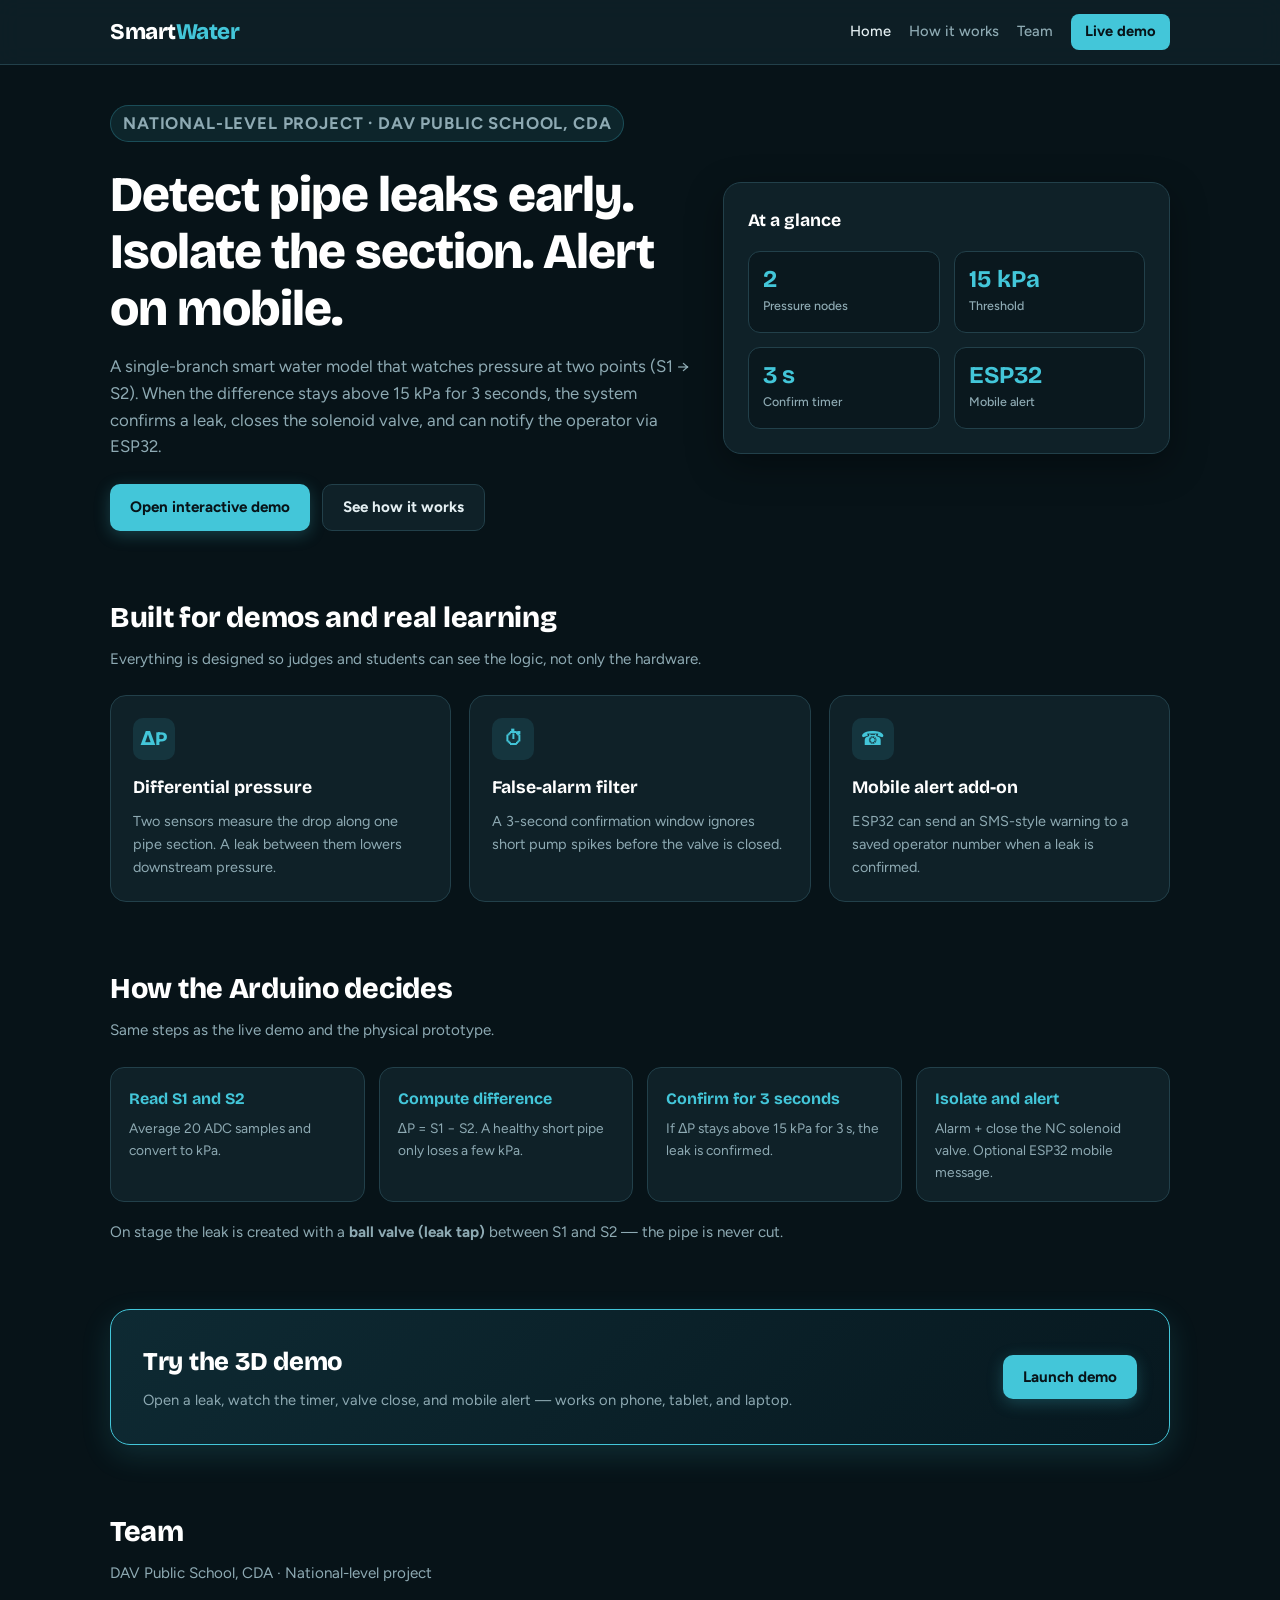
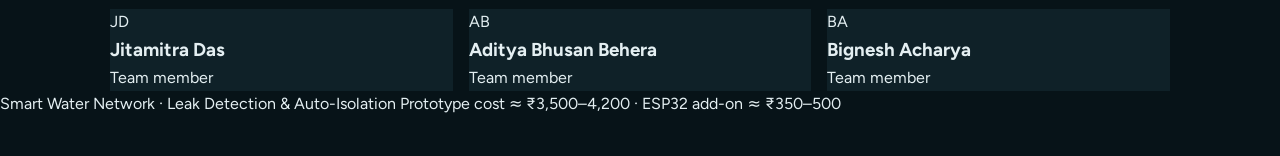
==== index.html @ ad1616ff "Add files via upload" ====
<!DOCTYPE html>
<html lang="en">
<head>
<meta charset="utf-8">
<meta name="viewport" content="width=device-width, initial-scale=1, viewport-fit=cover">
<meta name="theme-color" content="#0b7f92">
<meta name="description" content="Smart Water Network — leak detection and auto-isolation using dual pressure sensors, Arduino, and ESP32 mobile alerts. National-level student project.">
<title>Smart Water Network — Leak Detection</title>
<link rel="preconnect" href="https://fonts.googleapis.com">
<link rel="preconnect" href="https://fonts.gstatic.com" crossorigin>
<link href="https://fonts.googleapis.com/css2?family=Bricolage+Grotesque:wght@600;800&family=Figtree:wght@400;500;600;700&display=swap" rel="stylesheet">
<link rel="stylesheet" href="styles.css">
</head>
<body>
<header class="site-header">
  <nav class="nav" aria-label="Main">
    <a class="logo" href="index.html">Smart<span>Water</span></a>
    <div class="nav-links">
      <a href="index.html" class="active">Home</a>
      <a href="index.html#how">How it works</a>
      <a href="index.html#team">Team</a>
      <a class="nav-cta" href="demo.html">Live demo</a>
    </div>
  </nav>
</header>

<section class="hero">
  <div>
    <p class="eyebrow">National-level project · DAV Public School, CDA</p>
    <h1>Detect pipe leaks early. Isolate the section. Alert on mobile.</h1>
    <p>
      A single-branch smart water model that watches pressure at two points (S1 → S2).
      When the difference stays above 15&nbsp;kPa for 3&nbsp;seconds, the system confirms a leak,
      closes the solenoid valve, and can notify the operator via ESP32.
    </p>
    <div class="hero-actions">
      <a class="btn btn-primary" href="demo.html">Open interactive demo</a>
      <a class="btn btn-ghost" href="#how">See how it works</a>
    </div>
  </div>
  <aside class="hero-card" aria-label="Project highlights">
    <h3>At a glance</h3>
    <div class="stat-grid">
      <div class="stat"><b>2</b><span>Pressure nodes</span></div>
      <div class="stat"><b>15 kPa</b><span>Threshold</span></div>
      <div class="stat"><b>3 s</b><span>Confirm timer</span></div>
      <div class="stat"><b>ESP32</b><span>Mobile alert</span></div>
    </div>
  </aside>
</section>

<section class="section" id="features">
  <h2>Built for demos and real learning</h2>
  <p class="sub">Everything is designed so judges and students can see the logic, not only the hardware.</p>
  <div class="cards">
    <article class="card">
      <div class="icon">ΔP</div>
      <h3>Differential pressure</h3>
      <p>Two sensors measure the drop along one pipe section. A leak between them lowers downstream pressure.</p>
    </article>
    <article class="card">
      <div class="icon">⏱</div>
      <h3>False-alarm filter</h3>
      <p>A 3-second confirmation window ignores short pump spikes before the valve is closed.</p>
    </article>
    <article class="card">
      <div class="icon">☎</div>
      <h3>Mobile alert add-on</h3>
      <p>ESP32 can send an SMS-style warning to a saved operator number when a leak is confirmed.</p>
    </article>
  </div>
</section>

<section class="section" id="how">
  <h2>How the Arduino decides</h2>
  <p class="sub">Same steps as the live demo and the physical prototype.</p>
  <div class="steps">
    <div class="step">
      <div>
        <h3>Read S1 and S2</h3>
        <p>Average 20 ADC samples and convert to kPa.</p>
      </div>
    </div>
    <div class="step">
      <div>
        <h3>Compute difference</h3>
        <p>ΔP = S1 − S2. A healthy short pipe only loses a few kPa.</p>
      </div>
    </div>
    <div class="step">
      <div>
        <h3>Confirm for 3 seconds</h3>
        <p>If ΔP stays above 15 kPa for 3 s, the leak is confirmed.</p>
      </div>
    </div>
    <div class="step">
      <div>
        <h3>Isolate and alert</h3>
        <p>Alarm + close the NC solenoid valve. Optional ESP32 mobile message.</p>
      </div>
    </div>
  </div>
  <p class="sub" style="margin-top:18px">
    On stage the leak is created with a <strong>ball valve (leak tap)</strong> between S1 and S2 — the pipe is never cut.
  </p>
</section>

<section class="section">
  <div class="cta-band">
    <div>
      <h2>Try the 3D demo</h2>
      <p>Open a leak, watch the timer, valve close, and mobile alert — works on phone, tablet, and laptop.</p>
    </div>
    <a class="btn btn-primary" href="demo.html">Launch demo</a>
  </div>
</section>

<section class="section" id="team">
  <h2>Team</h2>
  <p class="sub">DAV Public School, CDA · National-level project</p>
  <div class="team">
    <div class="member">
      <div class="avatar">JD</div>
      <h3>Jitamitra Das</h3>
      <p>Team member</p>
    </div>
    <div class="member">
      <div class="avatar">AB</div>
      <h3>Aditya Bhusan Behera</h3>
      <p>Team member</p>
    </div>
    <div class="member">
      <div class="avatar">BA</div>
      <h3>Bignesh Acharya</h3>
      <p>Team member</p>
    </div>
  </div>
</section>

<footer class="site-footer">
  <div class="footer-inner">
    <span>Smart Water Network · Leak Detection &amp; Auto-Isolation</span>
    <span>Prototype cost ≈ ₹3,500–4,200 · ESP32 add-on ≈ ₹350–500</span>
  </div>
</footer>
</body>
</html>
---- styles.css ----
:root {
  --bg: #071318;
  --panel: #0f2128;
  --panel-border: #22404a;
  --ink: #e4eff2;
  --mut: #8eaab3;
  --acc: #43c6d9;
  --acc-glow: rgba(67, 198, 217, 0.25);
  --acc-text: #071318;
  --ok: #5fd38d;
  --bad: #ff6a5c;
  --warn: #f2b84b;
  --font-heading: 'Bricolage Grotesque', system-ui, sans-serif;
  --font-body: 'Figtree', system-ui, sans-serif;
}

* {
  box-sizing: border-box;
  margin: 0;
  padding: 0;
}

body {
  background: var(--bg);
  color: var(--ink);
  font-family: var(--font-body);
  line-height: 1.6;
  padding-bottom: 40px;
  -webkit-font-smoothing: antialiased;
}

a {
  color: var(--acc);
  text-decoration: none;
}

/* ===== HEADER & LOGO BRANDING ===== */
.site-header {
  position: sticky;
  top: 0;
  z-index: 100;
  background: rgba(15, 33, 40, 0.85);
  backdrop-filter: blur(12px);
  -webkit-backdrop-filter: blur(12px);
  border-bottom: 1px solid var(--panel-border);
}

.nav {
  max-width: 1100px;
  margin: 0 auto;
  padding: 14px 20px;
  display: flex;
  justify-content: space-between;
  align-items: center;
}

.logo {
  font-family: var(--font-heading);
  font-weight: 800;
  font-size: 1.4rem;
  color: #ffffff;
  letter-spacing: -0.02em;
}

.logo span {
  color: #43c6d9;
}

.nav-links {
  display: flex;
  gap: 18px;
  align-items: center;
}

.nav-links a {
  color: var(--mut);
  font-weight: 500;
  font-size: 0.92rem;
  transition: color 0.2s;
}

.nav-links a:hover,
.nav-links a.active {
  color: var(--ink);
}

.nav-cta {
  background: var(--acc);
  color: var(--acc-text) !important;
  font-weight: 700 !important;
  padding: 6px 14px;
  border-radius: 8px;
  transition: transform 0.2s, box-shadow 0.2s;
}

.nav-cta:hover {
  transform: translateY(-1px);
  box-shadow: 0 4px 14px var(--acc-glow);
}

/* ===== HERO SECTION ===== */
.hero {
  max-width: 1100px;
  margin: 40px auto 0;
  padding: 0 20px;
  display: grid;
  grid-template-columns: 1.3fr 1fr;
  gap: 32px;
  align-items: center;
}

@media (max-width: 860px) {
  .hero {
    grid-template-columns: 1fr;
    margin-top: 24px;
  }
}

.eyebrow {
  display: inline-block;
  font-size: 0.78rem;
  font-weight: 700;
  text-transform: uppercase;
  letter-spacing: 0.05em;
  color: var(--acc);
  background: rgba(67, 198, 217, 0.1);
  padding: 4px 12px;
  border-radius: 999px;
  border: 1px solid rgba(67, 198, 217, 0.25);
  margin-bottom: 14px;
}

.hero h1 {
  font-family: var(--font-heading);
  font-weight: 800;
  font-size: clamp(2rem, 4.5vw, 3.1rem);
  line-height: 1.15;
  letter-spacing: -0.02em;
  color: #ffffff;
  margin-bottom: 16px;
}

.hero p {
  color: var(--mut);
  font-size: 1.05rem;
  margin-bottom: 24px;
}

.hero-actions {
  display: flex;
  gap: 12px;
  flex-wrap: wrap;
}

/* ===== BUTTONS ===== */
.btn {
  display: inline-flex;
  align-items: center;
  justify-content: center;
  font-weight: 700;
  font-size: 0.95rem;
  padding: 10px 20px;
  border-radius: 10px;
  transition: all 0.2s ease;
}

.btn-primary {
  background: var(--acc);
  color: var(--acc-text);
  box-shadow: 0 4px 16px var(--acc-glow);
}

.btn-primary:hover {
  transform: translateY(-2px);
  box-shadow: 0 6px 20px rgba(67, 198, 217, 0.4);
}

.btn-ghost {
  background: var(--panel);
  color: var(--ink);
  border: 1px solid var(--panel-border);
}

.btn-ghost:hover {
  border-color: var(--mut);
}

/* ===== STAT CARD HERO ===== */
.hero-card {
  background: var(--panel);
  border: 1px solid var(--panel-border);
  border-radius: 18px;
  padding: 24px;
  box-shadow: 0 12px 36px rgba(0, 0, 0, 0.35);
}

.hero-card h3 {
  font-family: var(--font-heading);
  font-size: 1.1rem;
  margin-bottom: 16px;
  color: #ffffff;
}

.stat-grid {
  display: grid;
  grid-template-columns: 1fr 1fr;
  gap: 14px;
}

.stat {
  background: rgba(7, 19, 24, 0.6);
  border: 1px solid var(--panel-border);
  border-radius: 12px;
  padding: 14px;
}

.stat b {
  display: block;
  font-family: var(--font-heading);
  font-size: 1.5rem;
  color: var(--acc);
  line-height: 1.1;
}

.stat span {
  font-size: 0.78rem;
  color: var(--mut);
  font-weight: 500;
}

/* ===== SECTIONS & CARDS ===== */
.section {
  max-width: 1100px;
  margin: 64px auto 0;
  padding: 0 20px;
}

.section h2 {
  font-family: var(--font-heading);
  font-size: 1.8rem;
  font-weight: 800;
  letter-spacing: -0.01em;
  color: #ffffff;
  margin-bottom: 6px;
}

.section .sub {
  color: var(--mut);
  font-size: 0.95rem;
  margin-bottom: 24px;
}

.cards {
  display: grid;
  grid-template-columns: repeat(auto-fit, minmax(280px, 1fr));
  gap: 18px;
}

.card {
  background: var(--panel);
  border: 1px solid var(--panel-border);
  border-radius: 16px;
  padding: 22px;
  transition: transform 0.2s, border-color 0.2s;
}

.card:hover {
  transform: translateY(-3px);
  border-color: var(--acc);
}

.card .icon {
  font-family: var(--font-heading);
  font-size: 1.2rem;
  font-weight: 800;
  color: var(--acc);
  background: rgba(67, 198, 217, 0.12);
  width: 42px;
  height: 42px;
  border-radius: 10px;
  display: flex;
  align-items: center;
  justify-content: center;
  margin-bottom: 14px;
}

.card h3 {
  font-family: var(--font-heading);
  font-size: 1.1rem;
  margin-bottom: 8px;
  color: #ffffff;
}

.card p {
  color: var(--mut);
  font-size: 0.9rem;
}

/* ===== STEPS ===== */
.steps {
  display: grid;
  grid-template-columns: repeat(auto-fit, minmax(220px, 1fr));
  gap: 14px;
}

.step {
  background: var(--panel);
  border: 1px solid var(--panel-border);
  border-radius: 14px;
  padding: 18px;
  position: relative;
}

.step h3 {
  font-family: var(--font-heading);
  font-size: 1rem;
  color: var(--acc);
  margin-bottom: 6px;
}

.step p {
  color: var(--mut);
  font-size: 0.86rem;
}

/* ===== CTA BAND ===== */
.cta-band {
  background: linear-gradient(135deg, #0e2a33, #07181f);
  border: 1px solid var(--acc);
  border-radius: 20px;
  padding: 32px;
  display: flex;
  justify-content: space-between;
  align-items: center;
  gap: 20px;
  flex-wrap: wrap;
  box-shadow: 0 10px 30px rgba(67, 198, 217, 0.15);
}

.cta-band h2 {
  font-size: 1.6rem;
}

.cta-band p {
  color: var(--mut);
  font-size: 0.92rem;
}

/* ===== TEAM ===== */
.team {
  display: grid;
  grid-template-columns: repeat(auto-fit, minmax(200px, 1fr));
  gap: 16px;
}

.member {
  background: var(--panel);
  border: 1px solid var(--panel-
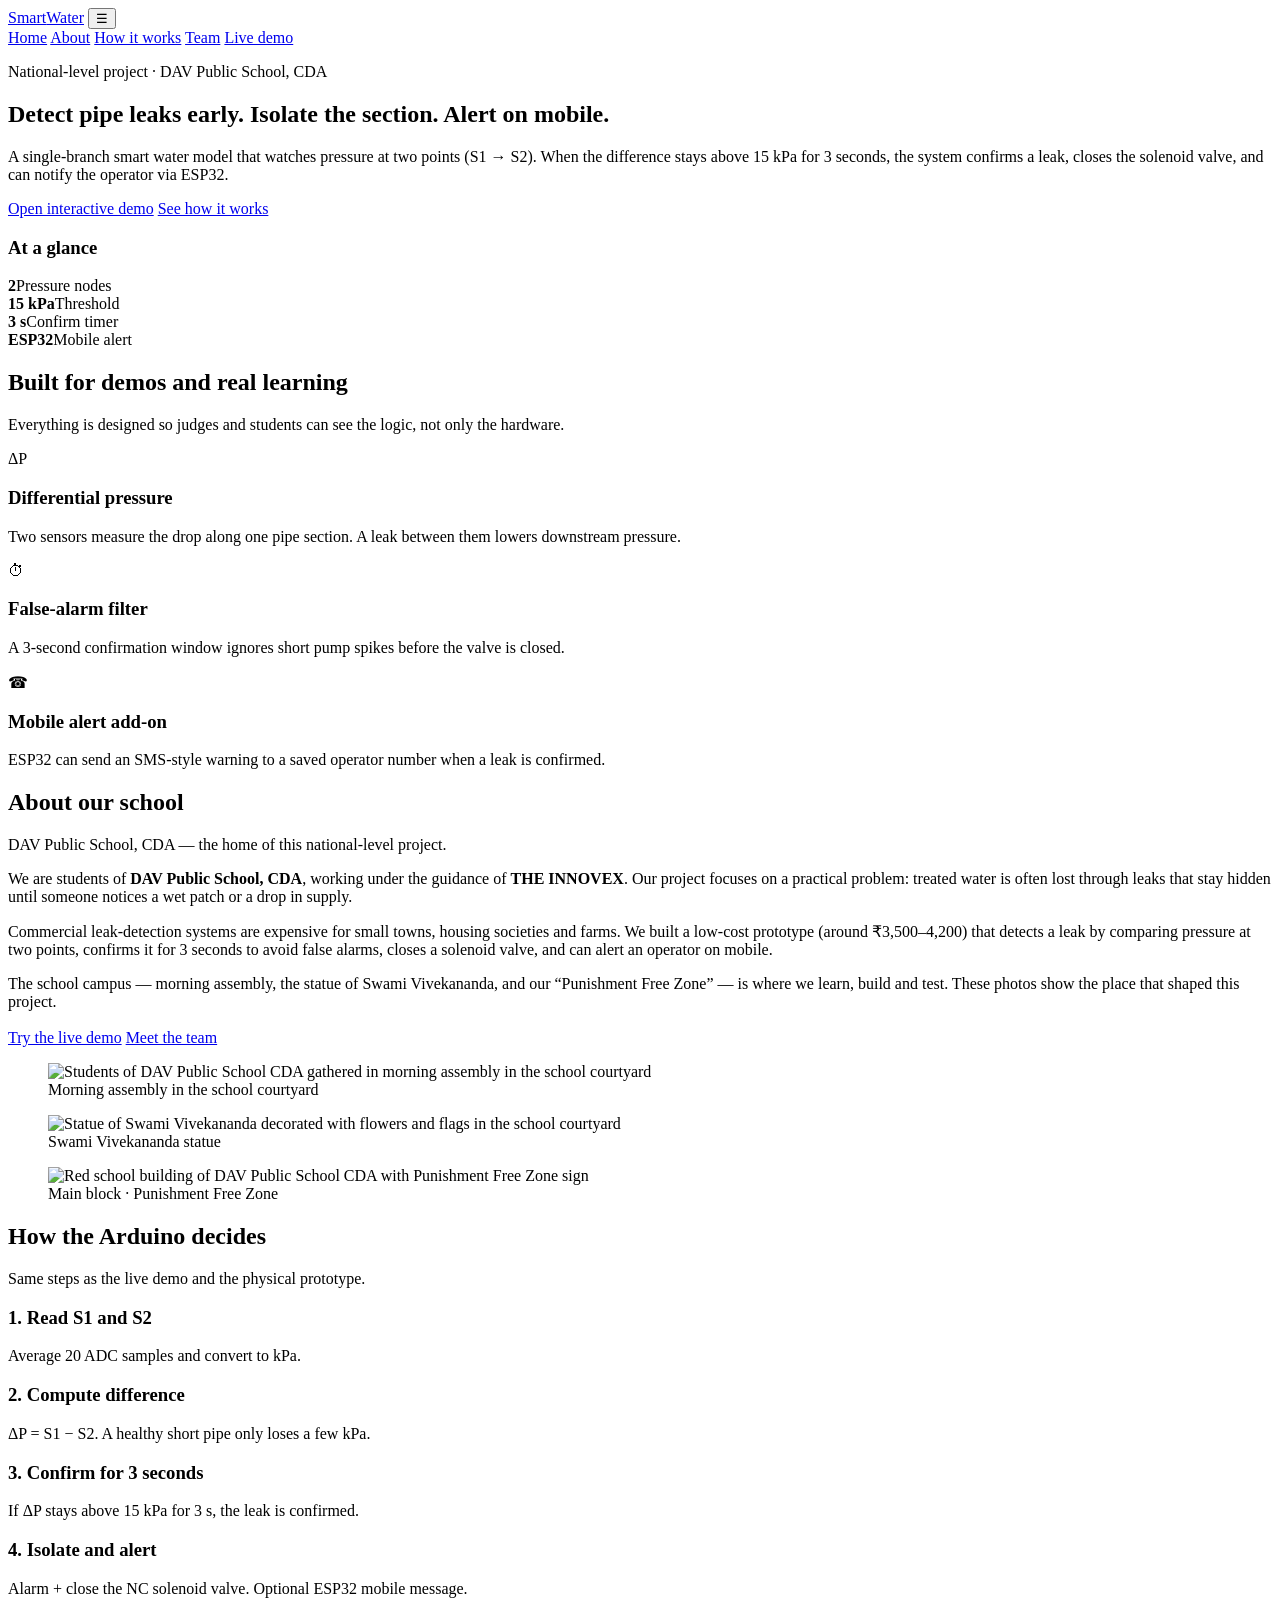
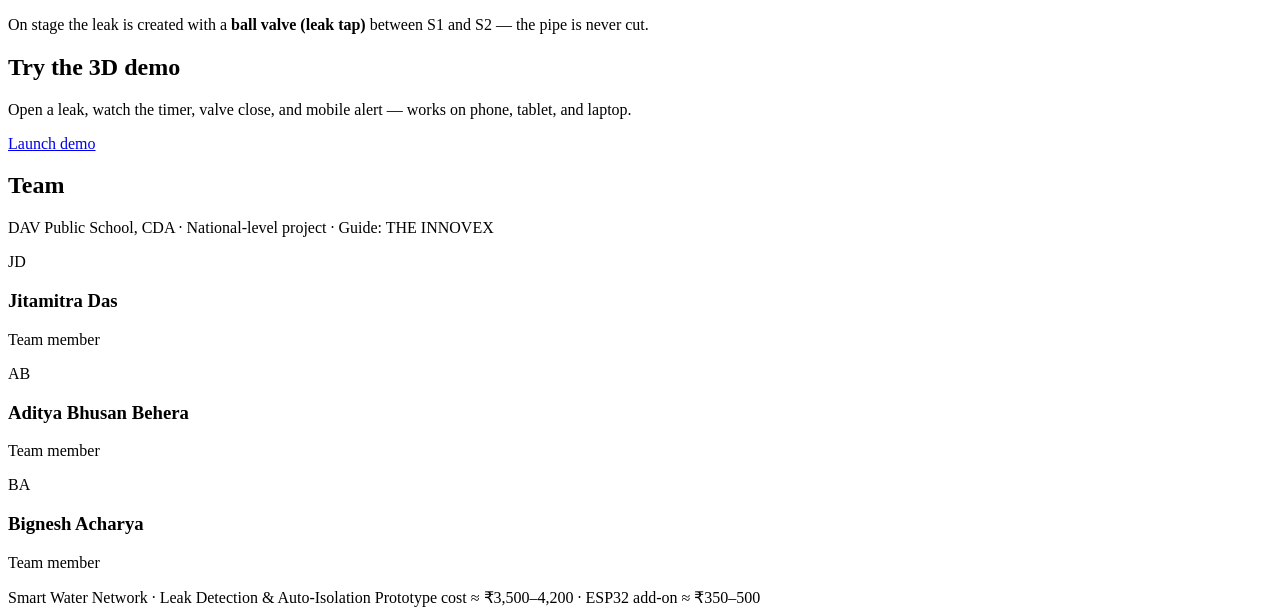
==== commit 1b2e33df: "Add files via upload" ====
--- a/index.html
+++ b/index.html
@@ -4,7 +4,7 @@
 <meta charset="utf-8">
 <meta name="viewport" content="width=device-width, initial-scale=1, viewport-fit=cover">
 <meta name="theme-color" content="#0b7f92">
-<meta name="description" content="Smart Water Network — leak detection and auto-isolation using dual pressure sensors, Arduino, and ESP32 mobile alerts. National-level student project.">
+<meta name="description" content="Smart Water Network — leak detection and auto-isolation using dual pressure sensors, Arduino, and ESP32 mobile alerts. National-level student project from DAV Public School, CDA.">
 <title>Smart Water Network — Leak Detection</title>
 <link rel="preconnect" href="https://fonts.googleapis.com">
 <link rel="preconnect" href="https://fonts.gstatic.com" crossorigin>
@@ -15,10 +15,12 @@
 <header class="site-header">
   <nav class="nav" aria-label="Main">
     <a class="logo" href="index.html">Smart<span>Water</span></a>
-    <div class="nav-links">
+    <button class="nav-toggle" id="navToggle" aria-label="Open menu" aria-expanded="false">☰</button>
+    <div class="nav-links" id="navLinks">
       <a href="index.html" class="active">Home</a>
-      <a href="index.html#how">How it works</a>
-      <a href="index.html#team">Team</a>
+      <a href="#about">About</a>
+      <a href="#how">How it works</a>
+      <a href="#team">Team</a>
       <a class="nav-cta" href="demo.html">Live demo</a>
     </div>
   </nav>
@@ -49,7 +51,7 @@
   </aside>
 </section>
 
-<section class="section" id="features">
+<section class="section reveal" id="features">
   <h2>Built for demos and real learning</h2>
   <p class="sub">Everything is designed so judges and students can see the logic, not only the hardware.</p>
   <div class="cards">
@@ -71,33 +73,67 @@
   </div>
 </section>
 
-<section class="section" id="how">
+<section class="section reveal" id="about">
+  <h2>About our school</h2>
+  <p class="sub">DAV Public School, CDA — the home of this national-level project.</p>
+  <div class="about-grid">
+    <div class="about-text">
+      <p>
+        We are students of <strong>DAV Public School, CDA</strong>, working under the guidance of
+        <strong>THE INNOVEX</strong>. Our project focuses on a practical problem: treated water
+        is often lost through leaks that stay hidden until someone notices a wet patch or a drop in supply.
+      </p>
+      <p>
+        Commercial leak-detection systems are expensive for small towns, housing societies and farms.
+        We built a low-cost prototype (around ₹3,500–4,200) that detects a leak by comparing pressure
+        at two points, confirms it for 3 seconds to avoid false alarms, closes a solenoid valve, and
+        can alert an operator on mobile.
+      </p>
+      <p>
+        The school campus — morning assembly, the statue of Swami Vivekananda, and our “Punishment Free Zone”
+        — is where we learn, build and test. These photos show the place that shaped this project.
+      </p>
+      <div class="hero-actions" style="margin-top:18px">
+        <a class="btn btn-primary" href="demo.html">Try the live demo</a>
+        <a class="btn btn-ghost" href="#team">Meet the team</a>
+      </div>
+    </div>
+    <div class="photo-gallery" aria-label="School campus photos">
+      <figure class="photo">
+        <img src="IMG_1385.jpg" alt="Students of DAV Public School CDA gathered in morning assembly in the school courtyard" loading="lazy" width="900" height="500">
+        <figcaption class="photo-caption">Morning assembly in the school courtyard</figcaption>
+      </figure>
+      <figure class="photo">
+        <img src="IMG_1384.jpg" alt="Statue of Swami Vivekananda decorated with flowers and flags in the school courtyard" loading="lazy" width="600" height="450">
+        <figcaption class="photo-caption">Swami Vivekananda statue</figcaption>
+      </figure>
+      <figure class="photo">
+        <img src="IMG_1383.jpg" alt="Red school building of DAV Public School CDA with Punishment Free Zone sign" loading="lazy" width="600" height="450">
+        <figcaption class="photo-caption">Main block · Punishment Free Zone</figcaption>
+      </figure>
+    </div>
+  </div>
+</section>
+
+<section class="section reveal" id="how">
   <h2>How the Arduino decides</h2>
   <p class="sub">Same steps as the live demo and the physical prototype.</p>
   <div class="steps">
     <div class="step">
-      <div>
-        <h3>Read S1 and S2</h3>
-        <p>Average 20 ADC samples and convert to kPa.</p>
-      </div>
-    </div>
-    <div class="step">
-      <div>
-        <h3>Compute difference</h3>
-        <p>ΔP = S1 − S2. A healthy short pipe only loses a few kPa.</p>
-      </div>
-    </div>
-    <div class="step">
-      <div>
-        <h3>Confirm for 3 seconds</h3>
-        <p>If ΔP stays above 15 kPa for 3 s, the leak is confirmed.</p>
-      </div>
-    </div>
-    <div class="step">
-      <div>
-        <h3>Isolate and alert</h3>
-        <p>Alarm + close the NC solenoid valve. Optional ESP32 mobile message.</p>
-      </div>
+      <h3>1. Read S1 and S2</h3>
+      <p>Average 20 ADC samples and convert to kPa.</p>
+    </div>
+    <div class="step">
+      <h3>2. Compute difference</h3>
+      <p>ΔP = S1 − S2. A healthy short pipe only loses a few kPa.</p>
+    </div>
+    <div class="step">
+      <h3>3. Confirm for 3 seconds</h3>
+      <p>If ΔP stays above 15 kPa for 3 s, the leak is confirmed.</p>
+    </div>
+    <div class="step">
+      <h3>4. Isolate and alert</h3>
+      <p>Alarm + close the NC solenoid valve. Optional ESP32 mobile message.</p>
     </div>
   </div>
   <p class="sub" style="margin-top:18px">
@@ -105,7 +141,7 @@
   </p>
 </section>
 
-<section class="section">
+<section class="section reveal">
   <div class="cta-band">
     <div>
       <h2>Try the 3D demo</h2>
@@ -115,9 +151,9 @@
   </div>
 </section>
 
-<section class="section" id="team">
+<section class="section reveal" id="team">
   <h2>Team</h2>
-  <p class="sub">DAV Public School, CDA · National-level project</p>
+  <p class="sub">DAV Public School, CDA · National-level project · Guide: THE INNOVEX</p>
   <div class="team">
     <div class="member">
       <div class="avatar">JD</div>
@@ -143,5 +179,43 @@
     <span>Prototype cost ≈ ₹3,500–4,200 · ESP32 add-on ≈ ₹350–500</span>
   </div>
 </footer>
+
+<script>
+(function () {
+  // Mobile nav toggle
+  var toggle = document.getElementById('navToggle');
+  var links = document.getElementById('navLinks');
+  if (toggle && links) {
+    toggle.addEventListener('click', function () {
+      var open = links.classList.toggle('open');
+      toggle.setAttribute('aria-expanded', open ? 'true' : 'false');
+      toggle.textContent = open ? '✕' : '☰';
+    });
+    links.querySelectorAll('a').forEach(function (a) {
+      a.addEventListener('click', function () {
+        links.classList.remove('open');
+        toggle.setAttribute('aria-expanded', 'false');
+        toggle.textContent = '☰';
+      });
+    });
+  }
+
+  // Scroll reveal
+  var reveals = document.querySelectorAll('.reveal');
+  if ('IntersectionObserver' in window) {
+    var io = new IntersectionObserver(function (entries) {
+      entries.forEach(function (e) {
+        if (e.isIntersecting) {
+          e.target.classList.add('visible');
+          io.unobserve(e.target);
+        }
+      });
+    }, { threshold: 0.12, rootMargin: '0px 0px -40px 0px' });
+    reveals.forEach(function (el) { io.observe(el); });
+  } else {
+    reveals.forEach(function (el) { el.classList.add('visible'); });
+  }
+})();
+</script>
 </body>
-</html>+</html>
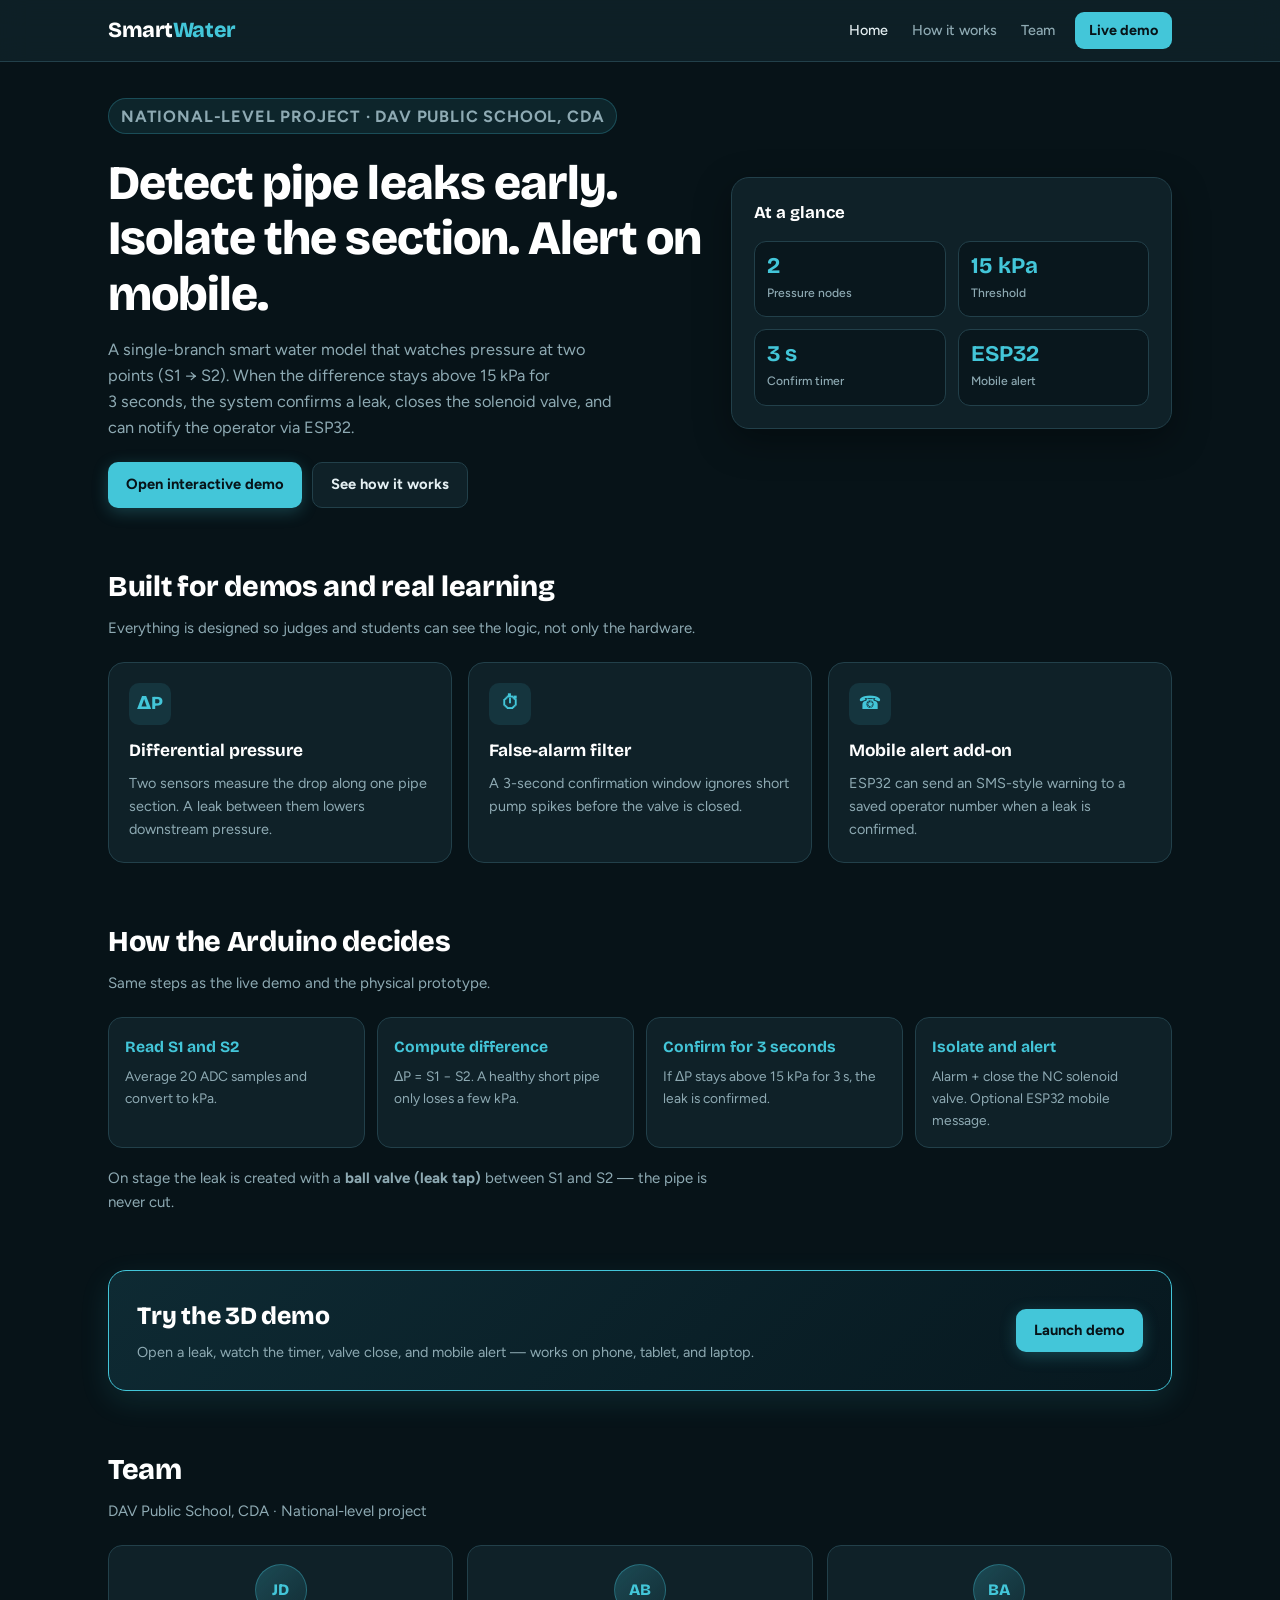
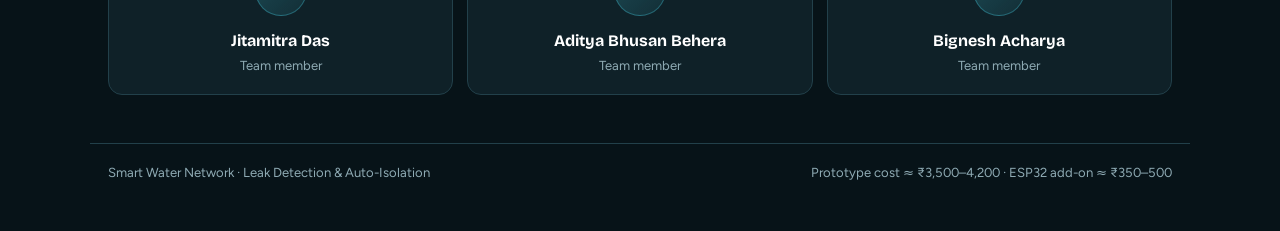
==== commit e4b3adc5: "Add files via upload" ====
--- a/index.html
+++ b/index.html
@@ -4,7 +4,7 @@
 <meta charset="utf-8">
 <meta name="viewport" content="width=device-width, initial-scale=1, viewport-fit=cover">
 <meta name="theme-color" content="#0b7f92">
-<meta name="description" content="Smart Water Network — leak detection and auto-isolation using dual pressure sensors, Arduino, and ESP32 mobile alerts. National-level student project from DAV Public School, CDA.">
+<meta name="description" content="Smart Water Network — leak detection and auto-isolation using dual pressure sensors, Arduino, and ESP32 mobile alerts. National-level student project.">
 <title>Smart Water Network — Leak Detection</title>
 <link rel="preconnect" href="https://fonts.googleapis.com">
 <link rel="preconnect" href="https://fonts.gstatic.com" crossorigin>
@@ -15,12 +15,10 @@
 <header class="site-header">
   <nav class="nav" aria-label="Main">
     <a class="logo" href="index.html">Smart<span>Water</span></a>
-    <button class="nav-toggle" id="navToggle" aria-label="Open menu" aria-expanded="false">☰</button>
-    <div class="nav-links" id="navLinks">
+    <div class="nav-links">
       <a href="index.html" class="active">Home</a>
-      <a href="#about">About</a>
-      <a href="#how">How it works</a>
-      <a href="#team">Team</a>
+      <a href="index.html#how">How it works</a>
+      <a href="index.html#team">Team</a>
       <a class="nav-cta" href="demo.html">Live demo</a>
     </div>
   </nav>
@@ -51,7 +49,7 @@
   </aside>
 </section>
 
-<section class="section reveal" id="features">
+<section class="section" id="features">
   <h2>Built for demos and real learning</h2>
   <p class="sub">Everything is designed so judges and students can see the logic, not only the hardware.</p>
   <div class="cards">
@@ -73,67 +71,33 @@
   </div>
 </section>
 
-<section class="section reveal" id="about">
-  <h2>About our school</h2>
-  <p class="sub">DAV Public School, CDA — the home of this national-level project.</p>
-  <div class="about-grid">
-    <div class="about-text">
-      <p>
-        We are students of <strong>DAV Public School, CDA</strong>, working under the guidance of
-        <strong>THE INNOVEX</strong>. Our project focuses on a practical problem: treated water
-        is often lost through leaks that stay hidden until someone notices a wet patch or a drop in supply.
-      </p>
-      <p>
-        Commercial leak-detection systems are expensive for small towns, housing societies and farms.
-        We built a low-cost prototype (around ₹3,500–4,200) that detects a leak by comparing pressure
-        at two points, confirms it for 3 seconds to avoid false alarms, closes a solenoid valve, and
-        can alert an operator on mobile.
-      </p>
-      <p>
-        The school campus — morning assembly, the statue of Swami Vivekananda, and our “Punishment Free Zone”
-        — is where we learn, build and test. These photos show the place that shaped this project.
-      </p>
-      <div class="hero-actions" style="margin-top:18px">
-        <a class="btn btn-primary" href="demo.html">Try the live demo</a>
-        <a class="btn btn-ghost" href="#team">Meet the team</a>
-      </div>
-    </div>
-    <div class="photo-gallery" aria-label="School campus photos">
-      <figure class="photo">
-        <img src="IMG_1385.jpg" alt="Students of DAV Public School CDA gathered in morning assembly in the school courtyard" loading="lazy" width="900" height="500">
-        <figcaption class="photo-caption">Morning assembly in the school courtyard</figcaption>
-      </figure>
-      <figure class="photo">
-        <img src="IMG_1384.jpg" alt="Statue of Swami Vivekananda decorated with flowers and flags in the school courtyard" loading="lazy" width="600" height="450">
-        <figcaption class="photo-caption">Swami Vivekananda statue</figcaption>
-      </figure>
-      <figure class="photo">
-        <img src="IMG_1383.jpg" alt="Red school building of DAV Public School CDA with Punishment Free Zone sign" loading="lazy" width="600" height="450">
-        <figcaption class="photo-caption">Main block · Punishment Free Zone</figcaption>
-      </figure>
-    </div>
-  </div>
-</section>
-
-<section class="section reveal" id="how">
+<section class="section" id="how">
   <h2>How the Arduino decides</h2>
   <p class="sub">Same steps as the live demo and the physical prototype.</p>
   <div class="steps">
     <div class="step">
-      <h3>1. Read S1 and S2</h3>
-      <p>Average 20 ADC samples and convert to kPa.</p>
+      <div>
+        <h3>Read S1 and S2</h3>
+        <p>Average 20 ADC samples and convert to kPa.</p>
+      </div>
     </div>
     <div class="step">
-      <h3>2. Compute difference</h3>
-      <p>ΔP = S1 − S2. A healthy short pipe only loses a few kPa.</p>
+      <div>
+        <h3>Compute difference</h3>
+        <p>ΔP = S1 − S2. A healthy short pipe only loses a few kPa.</p>
+      </div>
     </div>
     <div class="step">
-      <h3>3. Confirm for 3 seconds</h3>
-      <p>If ΔP stays above 15 kPa for 3 s, the leak is confirmed.</p>
+      <div>
+        <h3>Confirm for 3 seconds</h3>
+        <p>If ΔP stays above 15 kPa for 3 s, the leak is confirmed.</p>
+      </div>
     </div>
     <div class="step">
-      <h3>4. Isolate and alert</h3>
-      <p>Alarm + close the NC solenoid valve. Optional ESP32 mobile message.</p>
+      <div>
+        <h3>Isolate and alert</h3>
+        <p>Alarm + close the NC solenoid valve. Optional ESP32 mobile message.</p>
+      </div>
     </div>
   </div>
   <p class="sub" style="margin-top:18px">
@@ -141,7 +105,7 @@
   </p>
 </section>
 
-<section class="section reveal">
+<section class="section">
   <div class="cta-band">
     <div>
       <h2>Try the 3D demo</h2>
@@ -151,9 +115,9 @@
   </div>
 </section>
 
-<section class="section reveal" id="team">
+<section class="section" id="team">
   <h2>Team</h2>
-  <p class="sub">DAV Public School, CDA · National-level project · Guide: THE INNOVEX</p>
+  <p class="sub">DAV Public School, CDA · National-level project</p>
   <div class="team">
     <div class="member">
       <div class="avatar">JD</div>
@@ -179,43 +143,5 @@
     <span>Prototype cost ≈ ₹3,500–4,200 · ESP32 add-on ≈ ₹350–500</span>
   </div>
 </footer>
-
-<script>
-(function () {
-  // Mobile nav toggle
-  var toggle = document.getElementById('navToggle');
-  var links = document.getElementById('navLinks');
-  if (toggle && links) {
-    toggle.addEventListener('click', function () {
-      var open = links.classList.toggle('open');
-      toggle.setAttribute('aria-expanded', open ? 'true' : 'false');
-      toggle.textContent = open ? '✕' : '☰';
-    });
-    links.querySelectorAll('a').forEach(function (a) {
-      a.addEventListener('click', function () {
-        links.classList.remove('open');
-        toggle.setAttribute('aria-expanded', 'false');
-        toggle.textContent = '☰';
-      });
-    });
-  }
-
-  // Scroll reveal
-  var reveals = document.querySelectorAll('.reveal');
-  if ('IntersectionObserver' in window) {
-    var io = new IntersectionObserver(function (entries) {
-      entries.forEach(function (e) {
-        if (e.isIntersecting) {
-          e.target.classList.add('visible');
-          io.unobserve(e.target);
-        }
-      });
-    }, { threshold: 0.12, rootMargin: '0px 0px -40px 0px' });
-    reveals.forEach(function (el) { io.observe(el); });
-  } else {
-    reveals.forEach(function (el) { el.classList.add('visible'); });
-  }
-})();
-</script>
 </body>
-</html>
+</html>
--- a/styles.css
+++ b/styles.css
@@ -0,0 +1,741 @@
+:root {
+  --bg: #071318;
+  --panel: #0f2128;
+  --panel-border: #22404a;
+  --ink: #e4eff2;
+  --mut: #8eaab3;
+  --acc: #43c6d9;
+  --acc-glow: rgba(67, 198, 217, 0.25);
+  --acc-text: #071318;
+  --ok: #5fd38d;
+  --bad: #ff6a5c;
+  --warn: #f2b84b;
+  --font-heading: 'Bricolage Grotesque', system-ui, sans-serif;
+  --font-body: 'Figtree', system-ui, sans-serif;
+  --radius: 16px;
+  --shadow: 0 12px 36px rgba(0, 0, 0, 0.35);
+  --ease: cubic-bezier(0.22, 1, 0.36, 1);
+}
+
+* {
+  box-sizing: border-box;
+  margin: 0;
+  padding: 0;
+}
+
+html {
+  scroll-behavior: smooth;
+  -webkit-text-size-adjust: 100%;
+}
+
+body {
+  background: var(--bg);
+  color: var(--ink);
+  font-family: var(--font-body);
+  line-height: 1.6;
+  padding-bottom: 48px;
+  -webkit-font-smoothing: antialiased;
+  overflow-x: hidden;
+}
+
+img {
+  max-width: 100%;
+  height: auto;
+  display: block;
+}
+
+a {
+  color: var(--acc);
+  text-decoration: none;
+}
+
+/* ===== ANIMATIONS ===== */
+@keyframes fadeUp {
+  from {
+    opacity: 0;
+    transform: translateY(22px);
+  }
+  to {
+    opacity: 1;
+    transform: translateY(0);
+  }
+}
+
+@keyframes fadeIn {
+  from { opacity: 0; }
+  to { opacity: 1; }
+}
+
+@keyframes pulseSoft {
+  0%, 100% { box-shadow: 0 0 0 0 var(--acc-glow); }
+  50% { box-shadow: 0 0 0 8px transparent; }
+}
+
+.reveal {
+  opacity: 0;
+  transform: translateY(22px);
+  transition: opacity 0.7s var(--ease), transform 0.7s var(--ease);
+}
+
+.reveal.visible {
+  opacity: 1;
+  transform: translateY(0);
+}
+
+/* ===== HEADER ===== */
+.site-header {
+  position: sticky;
+  top: 0;
+  z-index: 100;
+  background: rgba(15, 33, 40, 0.88);
+  backdrop-filter: blur(14px);
+  -webkit-backdrop-filter: blur(14px);
+  border-bottom: 1px solid var(--panel-border);
+}
+
+.nav {
+  max-width: 1100px;
+  margin: 0 auto;
+  padding: 12px 18px;
+  display: flex;
+  justify-content: space-between;
+  align-items: center;
+  gap: 12px;
+}
+
+.logo {
+  font-family: var(--font-heading);
+  font-weight: 800;
+  font-size: 1.35rem;
+  color: #ffffff;
+  letter-spacing: -0.02em;
+  flex-shrink: 0;
+}
+
+.logo span {
+  color: var(--acc);
+}
+
+.nav-links {
+  display: flex;
+  gap: 6px 16px;
+  align-items: center;
+  flex-wrap: wrap;
+  justify-content: flex-end;
+}
+
+.nav-links a {
+  color: var(--mut);
+  font-weight: 500;
+  font-size: 0.9rem;
+  padding: 6px 4px;
+  transition: color 0.2s;
+  white-space: nowrap;
+}
+
+.nav-links a:hover,
+.nav-links a.active {
+  color: var(--ink);
+}
+
+.nav-cta {
+  background: var(--acc);
+  color: var(--acc-text) !important;
+  font-weight: 700 !important;
+  padding: 7px 14px !important;
+  border-radius: 9px;
+  transition: transform 0.2s, box-shadow 0.2s;
+}
+
+.nav-cta:hover {
+  transform: translateY(-1px);
+  box-shadow: 0 4px 14px var(--acc-glow);
+}
+
+/* Mobile menu button */
+.nav-toggle {
+  display: none;
+  background: var(--panel);
+  border: 1px solid var(--panel-border);
+  color: var(--ink);
+  width: 40px;
+  height: 40px;
+  border-radius: 10px;
+  cursor: pointer;
+  align-items: center;
+  justify-content: center;
+  font-size: 1.2rem;
+}
+
+/* ===== HERO ===== */
+.hero {
+  max-width: 1100px;
+  margin: 36px auto 0;
+  padding: 0 18px;
+  display: grid;
+  grid-template-columns: 1.35fr 1fr;
+  gap: 28px;
+  align-items: center;
+}
+
+.hero > div:first-child {
+  animation: fadeUp 0.8s var(--ease) both;
+}
+
+.hero-card {
+  animation: fadeUp 0.8s var(--ease) 0.15s both;
+}
+
+.eyebrow {
+  display: inline-block;
+  font-size: 0.76rem;
+  font-weight: 700;
+  text-transform: uppercase;
+  letter-spacing: 0.05em;
+  color: var(--acc);
+  background: rgba(67, 198, 217, 0.1);
+  padding: 4px 12px;
+  border-radius: 999px;
+  border: 1px solid rgba(67, 198, 217, 0.25);
+  margin-bottom: 14px;
+}
+
+.hero h1 {
+  font-family: var(--font-heading);
+  font-weight: 800;
+  font-size: clamp(1.85rem, 4.2vw, 3rem);
+  line-height: 1.15;
+  letter-spacing: -0.02em;
+  color: #ffffff;
+  margin-bottom: 14px;
+}
+
+.hero p {
+  color: var(--mut);
+  font-size: 1.02rem;
+  margin-bottom: 22px;
+  max-width: 52ch;
+}
+
+.hero-actions {
+  display: flex;
+  gap: 10px;
+  flex-wrap: wrap;
+}
+
+/* ===== BUTTONS ===== */
+.btn {
+  display: inline-flex;
+  align-items: center;
+  justify-content: center;
+  font-weight: 700;
+  font-size: 0.92rem;
+  padding: 10px 18px;
+  border-radius: 10px;
+  transition: all 0.22s var(--ease);
+  border: none;
+  cursor: pointer;
+}
+
+.btn-primary {
+  background: var(--acc);
+  color: var(--acc-text);
+  box-shadow: 0 4px 16px var(--acc-glow);
+}
+
+.btn-primary:hover {
+  transform: translateY(-2px);
+  box-shadow: 0 6px 22px rgba(67, 198, 217, 0.4);
+}
+
+.btn-ghost {
+  background: var(--panel);
+  color: var(--ink);
+  border: 1px solid var(--panel-border);
+}
+
+.btn-ghost:hover {
+  border-color: var(--mut);
+  transform: translateY(-1px);
+}
+
+/* ===== STAT CARD ===== */
+.hero-card {
+  background: var(--panel);
+  border: 1px solid var(--panel-border);
+  border-radius: 18px;
+  padding: 22px;
+  box-shadow: var(--shadow);
+}
+
+.hero-card h3 {
+  font-family: var(--font-heading);
+  font-size: 1.05rem;
+  margin-bottom: 14px;
+  color: #ffffff;
+}
+
+.stat-grid {
+  display: grid;
+  grid-template-columns: 1fr 1fr;
+  gap: 12px;
+}
+
+.stat {
+  background: rgba(7, 19, 24, 0.65);
+  border: 1px solid var(--panel-border);
+  border-radius: 12px;
+  padding: 12px;
+  transition: border-color 0.2s, transform 0.2s;
+}
+
+.stat:hover {
+  border-color: var(--acc);
+  transform: translateY(-2px);
+}
+
+.stat b {
+  display: block;
+  font-family: var(--font-heading);
+  font-size: 1.4rem;
+  color: var(--acc);
+  line-height: 1.1;
+}
+
+.stat span {
+  font-size: 0.76rem;
+  color: var(--mut);
+  font-weight: 500;
+}
+
+/* ===== SECTIONS ===== */
+.section {
+  max-width: 1100px;
+  margin: 56px auto 0;
+  padding: 0 18px;
+}
+
+.section h2 {
+  font-family: var(--font-heading);
+  font-size: clamp(1.45rem, 3vw, 1.8rem);
+  font-weight: 800;
+  letter-spacing: -0.01em;
+  color: #ffffff;
+  margin-bottom: 6px;
+}
+
+.section .sub {
+  color: var(--mut);
+  font-size: 0.94rem;
+  margin-bottom: 22px;
+  max-width: 60ch;
+}
+
+.cards {
+  display: grid;
+  grid-template-columns: repeat(auto-fit, minmax(260px, 1fr));
+  gap: 16px;
+}
+
+.card {
+  background: var(--panel);
+  border: 1px solid var(--panel-border);
+  border-radius: var(--radius);
+  padding: 20px;
+  transition: transform 0.25s var(--ease), border-color 0.25s, box-shadow 0.25s;
+}
+
+.card:hover {
+  transform: translateY(-4px);
+  border-color: var(--acc);
+  box-shadow: 0 10px 28px rgba(0, 0, 0, 0.25);
+}
+
+.card .icon {
+  font-family: var(--font-heading);
+  font-size: 1.15rem;
+  font-weight: 800;
+  color: var(--acc);
+  background: rgba(67, 198, 217, 0.12);
+  width: 42px;
+  height: 42px;
+  border-radius: 10px;
+  display: flex;
+  align-items: center;
+  justify-content: center;
+  margin-bottom: 12px;
+}
+
+.card h3 {
+  font-family: var(--font-heading);
+  font-size: 1.08rem;
+  margin-bottom: 8px;
+  color: #ffffff;
+}
+
+.card p {
+  color: var(--mut);
+  font-size: 0.9rem;
+}
+
+/* ===== STEPS ===== */
+.steps {
+  display: grid;
+  grid-template-columns: repeat(auto-fit, minmax(200px, 1fr));
+  gap: 12px;
+}
+
+.step {
+  background: var(--panel);
+  border: 1px solid var(--panel-border);
+  border-radius: 14px;
+  padding: 16px;
+  transition: border-color 0.2s, transform 0.2s;
+}
+
+.step:hover {
+  border-color: rgba(67, 198, 217, 0.45);
+  transform: translateY(-2px);
+}
+
+.step h3 {
+  font-family: var(--font-heading);
+  font-size: 0.98rem;
+  color: var(--acc);
+  margin-bottom: 6px;
+}
+
+.step p {
+  color: var(--mut);
+  font-size: 0.86rem;
+}
+
+/* ===== CTA BAND ===== */
+.cta-band {
+  background: linear-gradient(135deg, #0e2a33, #07181f);
+  border: 1px solid var(--acc);
+  border-radius: 18px;
+  padding: 26px 28px;
+  display: flex;
+  justify-content: space-between;
+  align-items: center;
+  gap: 18px;
+  flex-wrap: wrap;
+  box-shadow: 0 10px 30px rgba(67, 198, 217, 0.12);
+  animation: pulseSoft 4s ease-in-out infinite;
+}
+
+.cta-band h2 {
+  font-size: clamp(1.25rem, 2.5vw, 1.55rem);
+  margin-bottom: 4px;
+}
+
+.cta-band p {
+  color: var(--mut);
+  font-size: 0.9rem;
+}
+
+/* ===== ABOUT / SCHOOL ===== */
+.about-grid {
+  display: grid;
+  grid-template-columns: 1.1fr 1fr;
+  gap: 28px;
+  align-items: start;
+}
+
+.about-text p {
+  color: var(--mut);
+  font-size: 0.95rem;
+  margin-bottom: 12px;
+}
+
+.about-text strong {
+  color: var(--ink);
+}
+
+.photo-gallery {
+  display: grid;
+  grid-template-columns: 1fr 1fr;
+  gap: 10px;
+}
+
+.photo-gallery .photo {
+  position: relative;
+  border-radius: 14px;
+  overflow: hidden;
+  border: 1px solid var(--panel-border);
+  background: var(--panel);
+  aspect-ratio: 4 / 3;
+  transition: transform 0.35s var(--ease), box-shadow 0.35s;
+}
+
+.photo-gallery .photo:first-child {
+  grid-column: 1 / -1;
+  aspect-ratio: 16 / 9;
+}
+
+.photo-gallery .photo img {
+  width: 100%;
+  height: 100%;
+  object-fit: cover;
+  transition: transform 0.5s var(--ease);
+}
+
+.photo-gallery .photo:hover {
+  transform: translateY(-3px);
+  box-shadow: 0 12px 28px rgba(0, 0, 0, 0.35);
+}
+
+.photo-gallery .photo:hover img {
+  transform: scale(1.04);
+}
+
+.photo-caption {
+  position: absolute;
+  left: 0;
+  right: 0;
+  bottom: 0;
+  padding: 10px 12px;
+  background: linear-gradient(transparent, rgba(7, 19, 24, 0.92));
+  font-size: 0.78rem;
+  font-weight: 600;
+  color: #e4eff2;
+}
+
+/* ===== TEAM ===== */
+.team {
+  display: grid;
+  grid-template-columns: repeat(auto-fit, minmax(180px, 1fr));
+  gap: 14px;
+}
+
+.member {
+  background: var(--panel);
+  border: 1px solid var(--panel-border);
+  border-radius: 14px;
+  padding: 18px 16px;
+  text-align: center;
+  transition: transform 0.25s var(--ease), border-color 0.25s;
+}
+
+.member:hover {
+  transform: translateY(-3px);
+  border-color: var(--acc);
+}
+
+.avatar {
+  width: 52px;
+  height: 52px;
+  border-radius: 50%;
+  background: linear-gradient(135deg, rgba(67, 198, 217, 0.25), rgba(67, 198, 217, 0.08));
+  border: 1px solid rgba(67, 198, 217, 0.35);
+  display: flex;
+  align-items: center;
+  justify-content: center;
+  font-family: var(--font-heading);
+  font-weight: 800;
+  font-size: 1rem;
+  color: var(--acc);
+  margin: 0 auto 12px;
+}
+
+.member h3 {
+  font-family: var(--font-heading);
+  font-size: 1rem;
+  color: #ffffff;
+  margin-bottom: 2px;
+}
+
+.member p {
+  color: var(--mut);
+  font-size: 0.82rem;
+}
+
+/* ===== FOOTER ===== */
+.site-footer {
+  max-width: 1100px;
+  margin: 48px auto 0;
+  padding: 18px 18px 0;
+  border-top: 1px solid var(--panel-border);
+}
+
+.footer-inner {
+  display: flex;
+  flex-wrap: wrap;
+  gap: 8px 24px;
+  justify-content: space-between;
+  color: var(--mut);
+  font-size: 0.82rem;
+}
+
+/* ===== DEVICE HINT BAR (optional visual) ===== */
+.device-hint {
+  display: none;
+  max-width: 1100px;
+  margin: 12px auto 0;
+  padding: 0 18px;
+  font-size: 0.78rem;
+  color: var(--mut);
+}
+
+/* ===== RESPONSIVE: TABLET ===== */
+@media (max-width: 900px) {
+  .hero {
+    grid-template-columns: 1fr;
+    margin-top: 24px;
+    gap: 22px;
+  }
+
+  .about-grid {
+    grid-template-columns: 1fr;
+    gap: 22px;
+  }
+
+  .photo-gallery {
+    order: -1;
+  }
+
+  .nav-links {
+    gap: 4px 12px;
+  }
+
+  .nav-links a {
+    font-size: 0.85rem;
+  }
+}
+
+/* ===== RESPONSIVE: PHONE ===== */
+@media (max-width: 640px) {
+  .nav {
+    padding: 10px 14px;
+  }
+
+  .logo {
+    font-size: 1.2rem;
+  }
+
+  .nav-toggle {
+    display: flex;
+  }
+
+  .nav-links {
+    display: none;
+    position: absolute;
+    top: 100%;
+    left: 0;
+    right: 0;
+    background: rgba(15, 33, 40, 0.97);
+    backdrop-filter: blur(12px);
+    border-bottom: 1px solid var(--panel-border);
+    flex-direction: column;
+    align-items: stretch;
+    padding: 12px 16px 16px;
+    gap: 4px;
+  }
+
+  .nav-links.open {
+    display: flex;
+    animation: fadeIn 0.25s ease;
+  }
+
+  .nav-links a {
+    padding: 10px 8px;
+    font-size: 0.95rem;
+    border-radius: 8px;
+  }
+
+  .nav-links a:hover {
+    background: rgba(67, 198, 217, 0.08);
+  }
+
+  .nav-cta {
+    text-align: center;
+    margin-top: 4px;
+  }
+
+  .hero {
+    margin-top: 18px;
+    padding: 0 14px;
+  }
+
+  .hero h1 {
+    font-size: clamp(1.6rem, 7vw, 2.1rem);
+  }
+
+  .hero p {
+    font-size: 0.95rem;
+  }
+
+  .section {
+    margin-top: 42px;
+    padding: 0 14px;
+  }
+
+  .section h2 {
+    font-size: 1.4rem;
+  }
+
+  .cards,
+  .steps {
+    grid-template-columns: 1fr;
+  }
+
+  .stat-grid {
+    gap: 10px;
+  }
+
+  .stat b {
+    font-size: 1.25rem;
+  }
+
+  .cta-band {
+    padding: 20px;
+    flex-direction: column;
+    align-items: flex-start;
+  }
+
+  .photo-gallery {
+    grid-template-columns: 1fr;
+  }
+
+  .photo-gallery .photo:first-child {
+    grid-column: 1;
+    aspect-ratio: 16 / 10;
+  }
+
+  .team {
+    grid-template-columns: 1fr;
+  }
+
+  .footer-inner {
+    flex-direction: column;
+    gap: 4px;
+  }
+}
+
+/* ===== LARGE PHONE / SMALL TABLET landscape ===== */
+@media (max-width: 480px) {
+  .hero-actions {
+    flex-direction: column;
+  }
+
+  .hero-actions .btn {
+    width: 100%;
+  }
+}
+
+/* Reduce motion */
+@media (prefers-reduced-motion: reduce) {
+  *,
+  *::before,
+  *::after {
+    animation-duration: 0.01ms !important;
+    animation-iteration-count: 1 !important;
+    transition-duration: 0.01ms !important;
+  }
+
+  .reveal {
+    opacity: 1;
+    transform: none;
+  }
+}
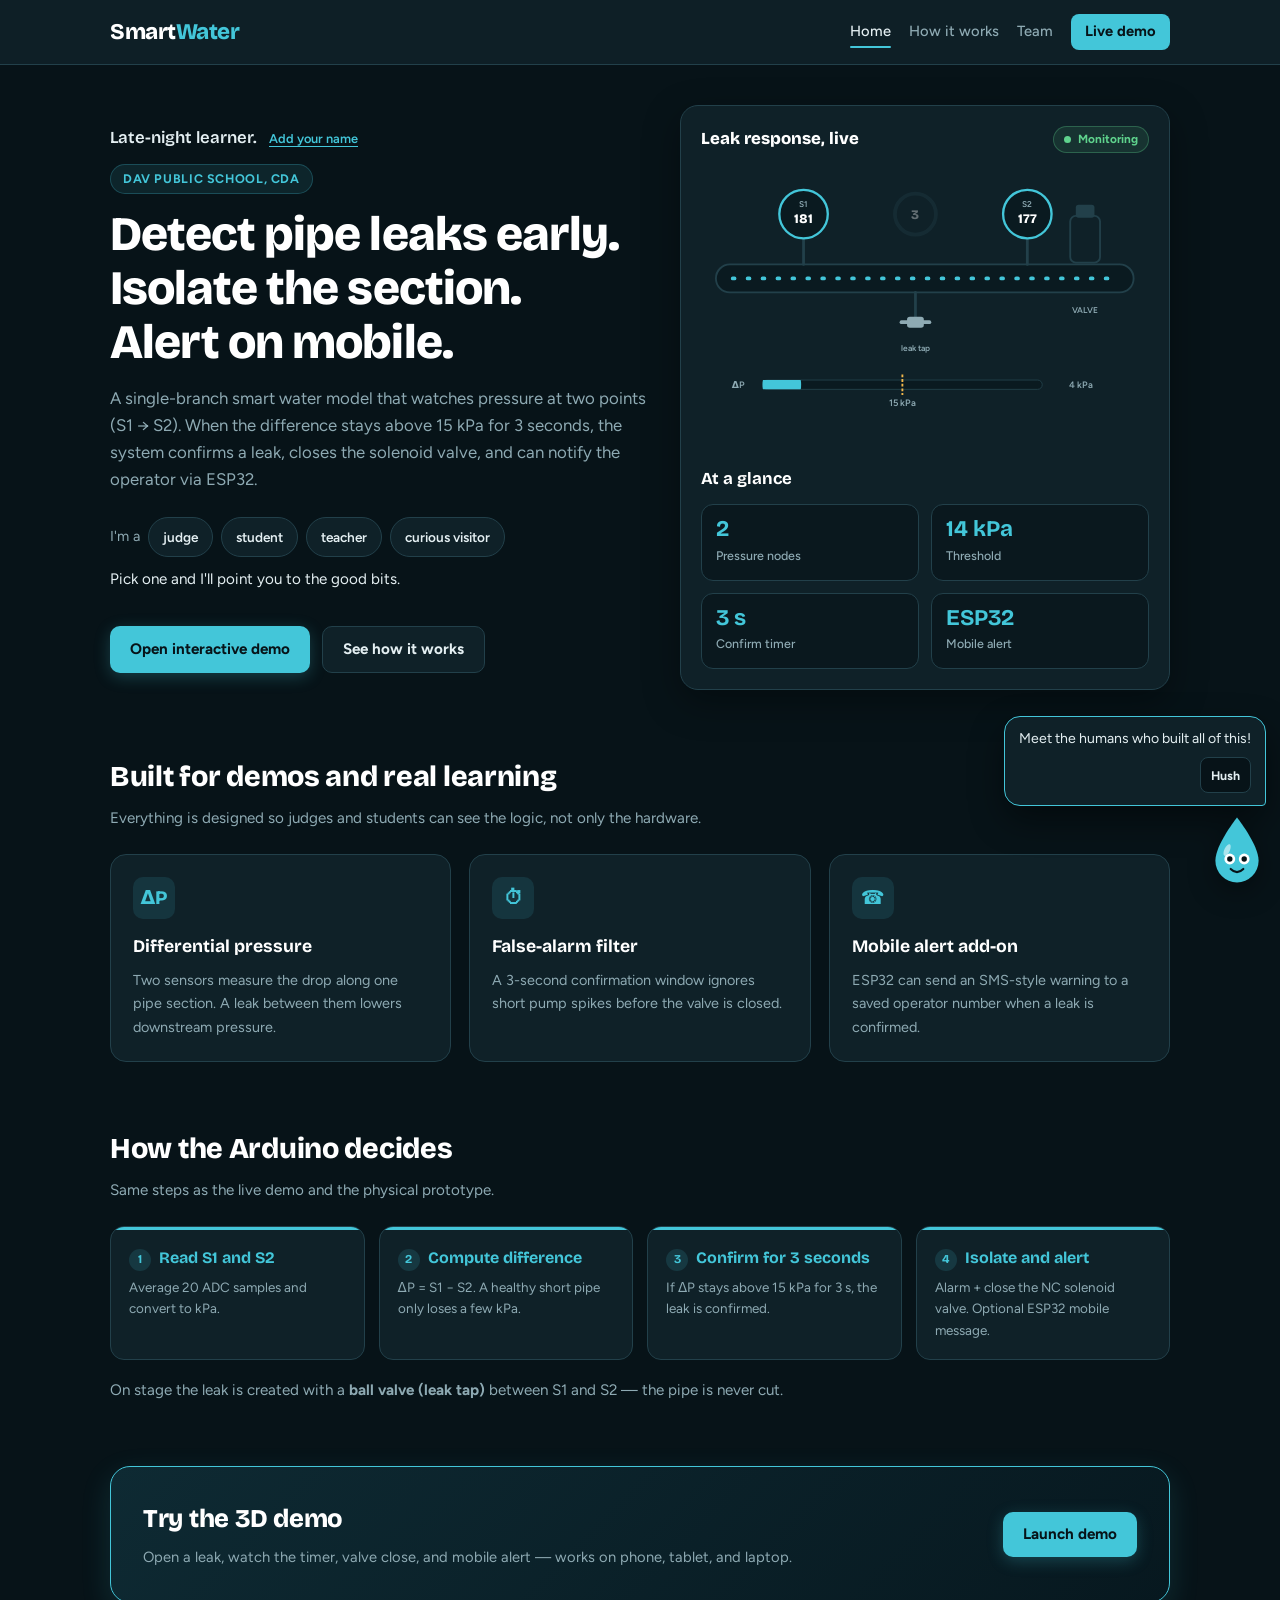
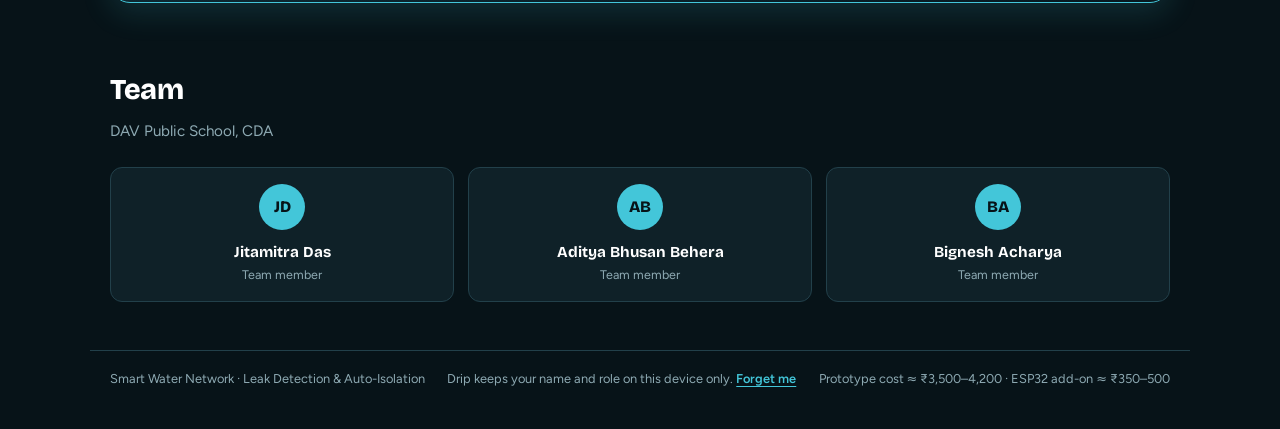
==== commit a812c48b: "Add files via upload" ====
--- a/index.html
+++ b/index.html
@@ -4,14 +4,30 @@
 <meta charset="utf-8">
 <meta name="viewport" content="width=device-width, initial-scale=1, viewport-fit=cover">
 <meta name="theme-color" content="#0b7f92">
-<meta name="description" content="Smart Water Network — leak detection and auto-isolation using dual pressure sensors, Arduino, and ESP32 mobile alerts. National-level student project.">
+<meta name="description" content="Smart Water Network — leak detection and auto-isolation using dual pressure sensors, Arduino, and ESP32 mobile alerts. Student project.">
 <title>Smart Water Network — Leak Detection</title>
+<link rel="icon" href="data:image/svg+xml,%3Csvg xmlns='http://www.w3.org/2000/svg' viewBox='0 0 32 32'%3E%3Cpath d='M16 3S6 14 6 20a10 10 0 0 0 20 0C26 14 16 3 16 3z' fill='%2343c6d9'/%3E%3C/svg%3E">
+<meta name="color-scheme" content="dark">
+<script>
+(function(d){var h=d.documentElement;h.classList.add('js');
+function set(){var w=innerWidth,ht=innerHeight,ua=navigator.userAgent,
+touch=matchMedia('(pointer:coarse)').matches,
+dev=touch?(Math.min(screen.width,screen.height)<600?'phone':'tablet'):(w<600?'phone':w<1024?'tablet':'desktop'),
+cn=navigator.connection||{},
+low=(navigator.deviceMemory&&navigator.deviceMemory<=2)||(navigator.hardwareConcurrency&&navigator.hardwareConcurrency<=2)||cn.saveData;
+h.dataset.device=dev;h.dataset.input=touch?'touch':'mouse';h.dataset.orient=w>ht?'landscape':'portrait';
+h.dataset.os=/iPhone|iPad|iPod/.test(ua)||(/Macintosh/.test(ua)&&navigator.maxTouchPoints>1)?'ios':/Android/.test(ua)?'android':'other';
+h.dataset.perf=low?'low':'normal';}
+window.__detect=set;set();})(document);
+</script>
 <link rel="preconnect" href="https://fonts.googleapis.com">
 <link rel="preconnect" href="https://fonts.gstatic.com" crossorigin>
 <link href="https://fonts.googleapis.com/css2?family=Bricolage+Grotesque:wght@600;800&family=Figtree:wght@400;500;600;700&display=swap" rel="stylesheet">
 <link rel="stylesheet" href="styles.css">
+<script src="motion.js" defer></script>
+<script src="personality.js" defer></script>
 </head>
-<body>
+<body class="home">
 <header class="site-header">
   <nav class="nav" aria-label="Main">
     <a class="logo" href="index.html">Smart<span>Water</span></a>
@@ -25,20 +41,92 @@
 </header>
 
 <section class="hero">
-  <div>
-    <p class="eyebrow">National-level project · DAV Public School, CDA</p>
-    <h1>Detect pipe leaks early. Isolate the section. Alert on mobile.</h1>
+  <div class="hero-copy">
+    <div class="greet" id="greet" hidden><span id="greetText"></span><button type="button" class="linkbtn" id="greetBtn"></button></div>
+    <p class="eyebrow">DAV Public School, CDA</p>
+    <h1>
+      <span class="ln" style="--i:0"><span>Detect pipe leaks early.</span></span>
+      <span class="ln" style="--i:1"><span>Isolate the section.</span></span>
+      <span class="ln" style="--i:2"><span>Alert on mobile.</span></span>
+    </h1>
     <p>
       A single-branch smart water model that watches pressure at two points (S1 → S2).
       When the difference stays above 15&nbsp;kPa for 3&nbsp;seconds, the system confirms a leak,
       closes the solenoid valve, and can notify the operator via ESP32.
     </p>
+    <div class="persona" id="persona" role="radiogroup" aria-label="Who is visiting?">
+      <span class="persona-q">I'm a</span>
+      <button type="button" role="radio" aria-checked="false" data-role="judge">judge</button>
+      <button type="button" role="radio" aria-checked="false" data-role="student">student</button>
+      <button type="button" role="radio" aria-checked="false" data-role="teacher">teacher</button>
+      <button type="button" role="radio" aria-checked="false" data-role="curious">curious visitor</button>
+    </div>
+    <p class="persona-line" id="personaLine" aria-live="polite">Pick one and I'll point you to the good bits.</p>
     <div class="hero-actions">
-      <a class="btn btn-primary" href="demo.html">Open interactive demo</a>
+      <a class="btn btn-primary" id="heroCta" href="demo.html">Open interactive demo</a>
       <a class="btn btn-ghost" href="#how">See how it works</a>
     </div>
   </div>
+
   <aside class="hero-card" aria-label="Project highlights">
+    <div class="scene" id="scene" data-state="normal">
+      <div class="scene-top">
+        <span class="cap">Leak response, live</span>
+        <span class="chip"><i></i><b id="chipText">Monitoring</b></span>
+      </div>
+      <svg viewBox="0 0 480 270" role="img" aria-label="Animated pipe diagram: water flows past two pressure sensors, a leak opens, a 3-second timer counts down, the valve closes and an alert is sent.">
+        <rect class="pipe" x="16" y="112" width="448" height="30" rx="15"/>
+        <line class="flow" x1="34" y1="127" x2="446" y2="127"/>
+
+        <g transform="translate(110 0)"><g class="sensor s1" style="--i:0">
+          <line class="stalk" x1="0" y1="112" x2="0" y2="84"/>
+          <circle class="dial" cx="0" cy="58" r="26"/>
+          <text class="lb" x="0" y="50">S1</text>
+          <text class="val" x="0" y="68" id="v1">180</text>
+        </g></g>
+
+        <g transform="translate(350 0)"><g class="sensor s2" style="--i:1">
+          <line class="stalk" x1="0" y1="112" x2="0" y2="84"/>
+          <circle class="dial" cx="0" cy="58" r="26"/>
+          <text class="lb" x="0" y="50">S2</text>
+          <text class="val" x="0" y="68" id="v2">176</text>
+        </g></g>
+
+        <g transform="translate(230 0)"><g class="sensor timer" style="--i:2">
+          <circle class="ring-track" cx="0" cy="58" r="22"/>
+          <circle class="ring" cx="0" cy="58" r="22" transform="rotate(-90 0 58)"/>
+          <text class="val" x="0" y="63" id="tm">3</text>
+        </g></g>
+
+        <g transform="translate(230 0)"><g class="tap" style="--i:3">
+          <line class="stalk" x1="0" y1="142" x2="0" y2="168"/>
+          <rect class="tapbody" x="-9" y="168" width="18" height="12" rx="3"/>
+          <g class="handle"><rect x="-17" y="172" width="34" height="4" rx="2"/></g>
+          <g class="drops"><circle cx="0" cy="186" r="3"/><circle cx="-3" cy="186" r="2.5"/><circle cx="3" cy="186" r="2.5"/></g>
+        </g></g>
+        <ellipse class="puddle" cx="230" cy="224" rx="44" ry="5"/>
+        <text class="lb" x="230" y="205">leak tap</text>
+
+        <g transform="translate(412 0)"><g class="sensor" style="--i:4">
+          <rect class="gate" x="-4" y="100" width="8" height="44" rx="2"/>
+          <rect class="vbody" x="-16" y="60" width="32" height="50" rx="6"/>
+          <rect class="coil" x="-10" y="48" width="20" height="14" rx="3"/>
+          <text class="lb" x="0" y="164">VALVE</text>
+        </g></g>
+
+        <text class="cap2" x="40" y="245">ΔP</text>
+        <rect class="track" x="66" y="236" width="300" height="10" rx="5"/>
+        <rect class="fill" id="dpFill" x="66" y="236" width="300" height="10" rx="5"/>
+        <line class="thr" x1="216" y1="230" x2="216" y2="252"/>
+        <text class="cap2" x="216" y="264">15 kPa</text>
+        <text class="cap2" id="dpTxt" x="408" y="245">4 kPa</text>
+      </svg>
+      <div class="alert">
+        <svg viewBox="0 0 24 24" fill="none" stroke="currentColor" stroke-width="2" stroke-linecap="round" stroke-linejoin="round" aria-hidden="true"><rect x="7" y="2" width="10" height="20" rx="2"/><path d="M11 18h2"/></svg>
+        Alert sent to operator · valve closed
+      </div>
+    </div>
+
     <h3>At a glance</h3>
     <div class="stat-grid">
       <div class="stat"><b>2</b><span>Pressure nodes</span></div>
@@ -117,7 +205,7 @@
 
 <section class="section" id="team">
   <h2>Team</h2>
-  <p class="sub">DAV Public School, CDA · National-level project</p>
+  <p class="sub">DAV Public School, CDA</p>
   <div class="team">
     <div class="member">
       <div class="avatar">JD</div>
@@ -140,8 +228,35 @@
 <footer class="site-footer">
   <div class="footer-inner">
     <span>Smart Water Network · Leak Detection &amp; Auto-Isolation</span>
+    <span id="footNote">Drip keeps your name and role on this device only. <button type="button" class="linkbtn" id="forget">Forget me</button></span>
     <span>Prototype cost ≈ ₹3,500–4,200 · ESP32 add-on ≈ ₹350–500</span>
   </div>
 </footer>
+
+<div class="drip" id="drip" data-mood="happy">
+  <div class="drip-bubble" id="dripBubble" role="status" aria-live="polite" hidden>
+    <p id="dripText"></p>
+    <form id="dripForm" hidden>
+      <input id="dripName" maxlength="20" placeholder="Your name" autocomplete="given-name" aria-label="Your name">
+      <button type="submit">Say hi</button>
+    </form>
+    <div class="drip-actions"><button type="button" id="dripHush">Hush</button></div>
+  </div>
+  <button class="drip-body" id="dripBtn" type="button" aria-label="Drip, the water droplet mascot. Press for a tip.">
+    <svg viewBox="0 0 64 80" aria-hidden="true">
+      <path class="d-body" d="M32 4C32 4 8 34 8 52a24 24 0 0 0 48 0C56 34 32 4 32 4z"/>
+      <ellipse class="d-shine" cx="21" cy="40" rx="3" ry="7" transform="rotate(25 21 40)"/>
+      <circle class="cheek" cx="16" cy="60" r="4"/><circle class="cheek" cx="48" cy="60" r="4"/>
+      <g class="eyes" id="dripEyes">
+        <g class="eye"><circle class="sclera" cx="24" cy="50" r="6"/><circle class="pupil" cx="24" cy="50" r="3"/></g>
+        <g class="eye"><circle class="sclera" cx="40" cy="50" r="6"/><circle class="pupil" cx="40" cy="50" r="3"/></g>
+      </g>
+      <path class="mouth m-happy" d="M25 61q7 7 14 0"/>
+      <path class="mouth m-worried" d="M25 66q7-6 14 0"/>
+      <ellipse class="mouth m-o" cx="32" cy="63" rx="3" ry="4"/>
+      <text class="zzz" x="46" y="22">z</text>
+    </svg>
+  </button>
+</div>
 </body>
-</html>+</html>
--- a/styles.css
+++ b/styles.css
@@ -12,74 +12,27 @@
   --warn: #f2b84b;
   --font-heading: 'Bricolage Grotesque', system-ui, sans-serif;
   --font-body: 'Figtree', system-ui, sans-serif;
-  --radius: 16px;
-  --shadow: 0 12px 36px rgba(0, 0, 0, 0.35);
   --ease: cubic-bezier(0.22, 1, 0.36, 1);
 }
 
-* {
-  box-sizing: border-box;
-  margin: 0;
-  padding: 0;
-}
-
-html {
-  scroll-behavior: smooth;
-  -webkit-text-size-adjust: 100%;
-}
+* { box-sizing: border-box; margin: 0; padding: 0; }
 
 body {
   background: var(--bg);
   color: var(--ink);
   font-family: var(--font-body);
   line-height: 1.6;
-  padding-bottom: 48px;
+  padding-bottom: 40px;
   -webkit-font-smoothing: antialiased;
-  overflow-x: hidden;
-}
-
-img {
-  max-width: 100%;
-  height: auto;
-  display: block;
-}
-
-a {
-  color: var(--acc);
-  text-decoration: none;
-}
-
-/* ===== ANIMATIONS ===== */
-@keyframes fadeUp {
-  from {
-    opacity: 0;
-    transform: translateY(22px);
-  }
-  to {
-    opacity: 1;
-    transform: translateY(0);
-  }
-}
-
-@keyframes fadeIn {
-  from { opacity: 0; }
-  to { opacity: 1; }
-}
-
-@keyframes pulseSoft {
-  0%, 100% { box-shadow: 0 0 0 0 var(--acc-glow); }
-  50% { box-shadow: 0 0 0 8px transparent; }
-}
-
-.reveal {
-  opacity: 0;
-  transform: translateY(22px);
-  transition: opacity 0.7s var(--ease), transform 0.7s var(--ease);
-}
-
-.reveal.visible {
-  opacity: 1;
-  transform: translateY(0);
+}
+
+a { color: var(--acc); text-decoration: none; }
+
+/* Smooth page-to-page cross-fade (Chrome/Edge/Safari; others just navigate) */
+@view-transition { navigation: auto; }
+
+@media (prefers-reduced-motion: no-preference) {
+  html { scroll-behavior: smooth; scroll-padding-top: 72px; }
 }
 
 /* ===== HEADER ===== */
@@ -87,655 +40,458 @@
   position: sticky;
   top: 0;
   z-index: 100;
-  background: rgba(15, 33, 40, 0.88);
-  backdrop-filter: blur(14px);
-  -webkit-backdrop-filter: blur(14px);
+  background: rgba(15, 33, 40, 0.85);
+  backdrop-filter: blur(12px);
+  -webkit-backdrop-filter: blur(12px);
   border-bottom: 1px solid var(--panel-border);
+  transition: background 0.3s, box-shadow 0.3s;
+}
+.site-header.scrolled { background: rgba(15, 33, 40, 0.96); box-shadow: 0 8px 24px rgba(0, 0, 0, 0.35); }
+.progress {
+  position: absolute; left: 0; right: 0; bottom: -1px; height: 2px;
+  background: linear-gradient(90deg, var(--acc), #9aeaf5);
+  transform: scaleX(0); transform-origin: left; pointer-events: none;
 }
 
 .nav {
-  max-width: 1100px;
-  margin: 0 auto;
-  padding: 12px 18px;
-  display: flex;
-  justify-content: space-between;
-  align-items: center;
-  gap: 12px;
-}
-
+  max-width: 1100px; margin: 0 auto; padding: 14px 20px;
+  display: flex; justify-content: space-between; align-items: center;
+}
 .logo {
-  font-family: var(--font-heading);
-  font-weight: 800;
-  font-size: 1.35rem;
-  color: #ffffff;
-  letter-spacing: -0.02em;
-  flex-shrink: 0;
-}
-
-.logo span {
-  color: var(--acc);
-}
-
-.nav-links {
-  display: flex;
-  gap: 6px 16px;
-  align-items: center;
-  flex-wrap: wrap;
-  justify-content: flex-end;
-}
-
+  font-family: var(--font-heading); font-weight: 800; font-size: 1.4rem;
+  color: #fff; letter-spacing: -0.02em;
+}
+.logo span { color: var(--acc); }
+.nav-links { display: flex; gap: 18px; align-items: center; }
 .nav-links a {
-  color: var(--mut);
-  font-weight: 500;
-  font-size: 0.9rem;
-  padding: 6px 4px;
+  position: relative; color: var(--mut); font-weight: 500; font-size: 0.92rem;
   transition: color 0.2s;
-  white-space: nowrap;
-}
-
-.nav-links a:hover,
-.nav-links a.active {
-  color: var(--ink);
-}
-
+}
+.nav-links a:not(.nav-cta)::after {
+  content: ""; position: absolute; left: 0; right: 0; bottom: -4px; height: 2px;
+  background: var(--acc); border-radius: 2px;
+  transform: scaleX(0); transform-origin: left; transition: transform 0.35s var(--ease);
+}
+.nav-links a:hover, .nav-links a.active { color: var(--ink); }
+.nav-links a:not(.nav-cta):hover::after, .nav-links a.active::after { transform: scaleX(1); }
 .nav-cta {
-  background: var(--acc);
-  color: var(--acc-text) !important;
-  font-weight: 700 !important;
-  padding: 7px 14px !important;
-  border-radius: 9px;
+  background: var(--acc); color: var(--acc-text) !important; font-weight: 700 !important;
+  padding: 6px 14px; border-radius: 8px;
   transition: transform 0.2s, box-shadow 0.2s;
 }
-
-.nav-cta:hover {
-  transform: translateY(-1px);
-  box-shadow: 0 4px 14px var(--acc-glow);
-}
-
-/* Mobile menu button */
-.nav-toggle {
-  display: none;
-  background: var(--panel);
-  border: 1px solid var(--panel-border);
-  color: var(--ink);
-  width: 40px;
-  height: 40px;
-  border-radius: 10px;
-  cursor: pointer;
-  align-items: center;
-  justify-content: center;
-  font-size: 1.2rem;
-}
+.nav-cta:hover { transform: translateY(-1px); box-shadow: 0 4px 14px var(--acc-glow); }
 
 /* ===== HERO ===== */
 .hero {
-  max-width: 1100px;
-  margin: 36px auto 0;
-  padding: 0 18px;
-  display: grid;
-  grid-template-columns: 1.35fr 1fr;
-  gap: 28px;
-  align-items: center;
-}
-
-.hero > div:first-child {
-  animation: fadeUp 0.8s var(--ease) both;
-}
-
-.hero-card {
-  animation: fadeUp 0.8s var(--ease) 0.15s both;
-}
-
-.eyebrow {
-  display: inline-block;
-  font-size: 0.76rem;
-  font-weight: 700;
-  text-transform: uppercase;
-  letter-spacing: 0.05em;
-  color: var(--acc);
-  background: rgba(67, 198, 217, 0.1);
-  padding: 4px 12px;
-  border-radius: 999px;
-  border: 1px solid rgba(67, 198, 217, 0.25);
+  max-width: 1100px; margin: 40px auto 0; padding: 0 20px;
+  display: grid; grid-template-columns: 1.1fr 1fr; gap: 32px; align-items: center;
+}
+.hero .eyebrow {
+  display: inline-block; font-size: 0.78rem; font-weight: 700; text-transform: uppercase;
+  letter-spacing: 0.05em; color: var(--acc); background: rgba(67, 198, 217, 0.1);
+  padding: 4px 12px; border-radius: 999px; border: 1px solid rgba(67, 198, 217, 0.25);
   margin-bottom: 14px;
 }
-
 .hero h1 {
-  font-family: var(--font-heading);
-  font-weight: 800;
-  font-size: clamp(1.85rem, 4.2vw, 3rem);
-  line-height: 1.15;
-  letter-spacing: -0.02em;
-  color: #ffffff;
-  margin-bottom: 14px;
-}
-
-.hero p {
-  color: var(--mut);
-  font-size: 1.02rem;
-  margin-bottom: 22px;
-  max-width: 52ch;
-}
-
-.hero-actions {
-  display: flex;
-  gap: 10px;
-  flex-wrap: wrap;
-}
+  font-family: var(--font-heading); font-weight: 800;
+  font-size: clamp(1.9rem, 4.2vw, 3rem); line-height: 1.12;
+  letter-spacing: -0.02em; color: #fff; margin-bottom: 16px;
+}
+.hero h1 .ln { display: block; overflow: hidden; padding-bottom: 0.08em; margin-bottom: -0.08em; }
+.hero h1 .ln > span { display: inline-block; }
+.hero p { color: var(--mut); font-size: 1.05rem; margin-bottom: 24px; }
+.hero-actions { display: flex; gap: 12px; flex-wrap: wrap; }
 
 /* ===== BUTTONS ===== */
 .btn {
-  display: inline-flex;
-  align-items: center;
-  justify-content: center;
-  font-weight: 700;
-  font-size: 0.92rem;
-  padding: 10px 18px;
-  border-radius: 10px;
-  transition: all 0.22s var(--ease);
-  border: none;
-  cursor: pointer;
-}
-
-.btn-primary {
-  background: var(--acc);
-  color: var(--acc-text);
-  box-shadow: 0 4px 16px var(--acc-glow);
-}
-
-.btn-primary:hover {
-  transform: translateY(-2px);
-  box-shadow: 0 6px 22px rgba(67, 198, 217, 0.4);
-}
-
-.btn-ghost {
-  background: var(--panel);
-  color: var(--ink);
-  border: 1px solid var(--panel-border);
-}
-
-.btn-ghost:hover {
-  border-color: var(--mut);
-  transform: translateY(-1px);
-}
-
-/* ===== STAT CARD ===== */
+  position: relative; overflow: hidden;
+  display: inline-flex; align-items: center; justify-content: center;
+  font-weight: 700; font-size: 0.95rem; padding: 10px 20px; border-radius: 10px;
+  min-height: 44px; transition: all 0.2s ease;
+}
+.btn:active { transform: translateY(0) scale(0.97); }
+.btn-primary { background: var(--acc); color: var(--acc-text); box-shadow: 0 4px 16px var(--acc-glow); }
+.btn-primary:hover { transform: translateY(-2px); box-shadow: 0 6px 20px rgba(67, 198, 217, 0.4); }
+.btn-primary::after {
+  content: ""; position: absolute; top: 0; bottom: 0; left: -60%; width: 40%;
+  background: linear-gradient(100deg, transparent, rgba(255, 255, 255, 0.45), transparent);
+  transform: skewX(-20deg);
+}
+.btn-primary:hover::after { animation: sweep 0.7s var(--ease); }
+.btn-ghost { background: var(--panel); color: var(--ink); border: 1px solid var(--panel-border); }
+.btn-ghost:hover { border-color: var(--mut); }
+
+/* ===== HERO CARD + LIVE SCENE ===== */
 .hero-card {
-  background: var(--panel);
-  border: 1px solid var(--panel-border);
-  border-radius: 18px;
-  padding: 22px;
-  box-shadow: var(--shadow);
-}
-
-.hero-card h3 {
-  font-family: var(--font-heading);
-  font-size: 1.05rem;
-  margin-bottom: 14px;
-  color: #ffffff;
-}
-
-.stat-grid {
-  display: grid;
-  grid-template-columns: 1fr 1fr;
-  gap: 12px;
-}
-
-.stat {
-  background: rgba(7, 19, 24, 0.65);
-  border: 1px solid var(--panel-border);
-  border-radius: 12px;
-  padding: 12px;
-  transition: border-color 0.2s, transform 0.2s;
-}
-
-.stat:hover {
-  border-color: var(--acc);
-  transform: translateY(-2px);
-}
-
-.stat b {
-  display: block;
-  font-family: var(--font-heading);
-  font-size: 1.4rem;
-  color: var(--acc);
-  line-height: 1.1;
-}
-
-.stat span {
-  font-size: 0.76rem;
-  color: var(--mut);
-  font-weight: 500;
-}
-
-/* ===== SECTIONS ===== */
-.section {
-  max-width: 1100px;
-  margin: 56px auto 0;
-  padding: 0 18px;
-}
-
-.section h2 {
-  font-family: var(--font-heading);
-  font-size: clamp(1.45rem, 3vw, 1.8rem);
-  font-weight: 800;
-  letter-spacing: -0.01em;
-  color: #ffffff;
-  margin-bottom: 6px;
-}
-
-.section .sub {
-  color: var(--mut);
-  font-size: 0.94rem;
-  margin-bottom: 22px;
-  max-width: 60ch;
-}
-
-.cards {
-  display: grid;
-  grid-template-columns: repeat(auto-fit, minmax(260px, 1fr));
-  gap: 16px;
-}
-
+  background: var(--panel); border: 1px solid var(--panel-border); border-radius: 18px;
+  padding: 20px; box-shadow: 0 12px 36px rgba(0, 0, 0, 0.35);
+}
+.hero-card h3 { font-family: var(--font-heading); font-size: 1.05rem; margin: 16px 0 12px; color: #fff; }
+.scene-top { display: flex; justify-content: space-between; align-items: center; gap: 10px; min-height: 28px; }
+.scene-top .cap { font-family: var(--font-heading); font-weight: 800; color: #fff; font-size: 1.05rem; }
+.chip {
+  display: inline-flex; align-items: center; gap: 7px; font-size: 0.74rem; font-weight: 700;
+  padding: 3px 10px; border-radius: 999px; color: var(--ok);
+  background: rgba(95, 211, 141, 0.1); border: 1px solid rgba(95, 211, 141, 0.3);
+  transition: color 0.4s, background 0.4s, border-color 0.4s;
+}
+.chip i { width: 7px; height: 7px; border-radius: 50%; background: currentColor; animation: pulse 1.6s ease-in-out infinite; }
+.scene[data-state="leak"] .chip, .scene[data-state="confirm"] .chip {
+  color: var(--bad); background: rgba(255, 106, 92, 0.1); border-color: rgba(255, 106, 92, 0.35);
+}
+.scene[data-state="closed"] .chip { color: var(--warn); background: rgba(242, 184, 75, 0.1); border-color: rgba(242, 184, 75, 0.35); }
+
+.scene svg { display: block; width: 100%; height: auto; margin-top: 6px; overflow: visible; }
+.scene .pipe { fill: #0a1a20; stroke: var(--panel-border); stroke-width: 2; }
+.scene .flow {
+  stroke: var(--acc); stroke-width: 4; stroke-dasharray: 2 14; stroke-linecap: round;
+  animation: flow 0.9s linear infinite; transition: opacity 0.5s;
+}
+.scene[data-state="closed"] .flow { animation-play-state: paused; opacity: 0.2; }
+.scene .stalk { stroke: var(--panel-border); stroke-width: 3; stroke-linecap: round; }
+.scene .dial { fill: #0a1a20; stroke: var(--acc); stroke-width: 2.5; transition: stroke 0.3s; }
+.scene[data-state="leak"] .s2 .dial, .scene[data-state="confirm"] .s2 .dial { stroke: var(--bad); }
+.scene text { text-anchor: middle; font-family: var(--font-body); fill: var(--mut); }
+.scene .lb { font-size: 9px; font-weight: 600; }
+.scene .val { font-size: 14px; font-weight: 800; fill: #fff; font-family: var(--font-heading); }
+.scene .cap2 { font-size: 10px; font-weight: 600; }
+.scene .sensor, .scene .tap { transform-box: fill-box; transform-origin: center; }
+
+.scene .ring-track { fill: none; stroke: var(--panel-border); stroke-width: 4; }
+.scene .ring { fill: none; stroke: var(--bad); stroke-width: 4; stroke-linecap: round; stroke-dasharray: 138.2; stroke-dashoffset: 138.2; }
+.scene[data-state="confirm"] .ring { animation: ring 3s linear forwards; }
+.scene[data-state="closed"] .ring { stroke: var(--warn); stroke-dashoffset: 0; }
+.scene .timer { opacity: 0.35; transition: opacity 0.3s; }
+.scene[data-state="confirm"] .timer, .scene[data-state="closed"] .timer { opacity: 1; }
+
+.scene .handle { transform-box: fill-box; transform-origin: center; transition: transform 0.5s var(--ease); }
+.scene .handle rect, .scene .tapbody { fill: var(--mut); }
+.scene[data-state="leak"] .handle, .scene[data-state="confirm"] .handle { transform: rotate(90deg); }
+.scene .drops { opacity: 0; transition: opacity 0.3s; }
+.scene .drops circle { fill: var(--acc); animation: drip 0.9s linear infinite; }
+.scene .drops circle:nth-child(2) { animation-delay: 0.3s; }
+.scene .drops circle:nth-child(3) { animation-delay: 0.6s; }
+.scene[data-state="leak"] .drops, .scene[data-state="confirm"] .drops { opacity: 1; }
+.scene .puddle {
+  fill: rgba(67, 198, 217, 0.3); transform-box: fill-box; transform-origin: center;
+  transform: scaleX(0.05); opacity: 0; transition: transform 1.6s var(--ease), opacity 0.8s;
+}
+.scene[data-state="leak"] .puddle, .scene[data-state="confirm"] .puddle, .scene[data-state="closed"] .puddle { transform: scaleX(1); opacity: 1; }
+
+.scene .vbody { fill: var(--panel); stroke: var(--panel-border); stroke-width: 2; }
+.scene .coil { fill: var(--panel-border); transition: fill 0.3s; }
+.scene[data-state="closed"] .coil { fill: var(--warn); }
+.scene .gate { fill: var(--warn); transform: translateY(-38px); transition: transform 0.55s var(--ease); }
+.scene[data-state="closed"] .gate { transform: translateY(0); }
+
+.scene .track { fill: #0a1a20; stroke: var(--panel-border); }
+.scene .fill { fill: var(--acc); transform-box: fill-box; transform-origin: 0 50%; transform: scaleX(0.13); transition: fill 0.3s; }
+.scene.over .fill { fill: var(--bad); }
+.scene .thr { stroke: var(--warn); stroke-width: 2; stroke-dasharray: 3 2; }
+
+.scene .alert {
+  display: flex; align-items: center; gap: 8px; min-height: 30px; margin-top: 8px;
+  font-size: 0.8rem; font-weight: 600; color: var(--ok);
+  opacity: 0; transform: translateY(6px); transition: opacity 0.4s, transform 0.5s var(--ease);
+}
+.scene[data-state="closed"] .alert { opacity: 1; transform: none; }
+.scene .alert svg { width: 16px; height: 16px; margin: 0; flex: none; }
+
+.stat-grid { display: grid; grid-template-columns: 1fr 1fr; gap: 12px; }
+.stat { background: rgba(7, 19, 24, 0.6); border: 1px solid var(--panel-border); border-radius: 12px; padding: 12px 14px; }
+.stat b { display: block; font-family: var(--font-heading); font-size: 1.4rem; color: var(--acc); line-height: 1.1; }
+.stat span { font-size: 0.78rem; color: var(--mut); font-weight: 500; }
+
+/* ===== SECTIONS & CARDS ===== */
+.section { max-width: 1100px; margin: 64px auto 0; padding: 0 20px; }
+.section h2 { font-family: var(--font-heading); font-size: 1.8rem; font-weight: 800; letter-spacing: -0.01em; color: #fff; margin-bottom: 6px; }
+.section .sub { color: var(--mut); font-size: 0.95rem; margin-bottom: 24px; }
+.cards { display: grid; grid-template-columns: repeat(auto-fit, minmax(260px, 1fr)); gap: 18px; }
 .card {
-  background: var(--panel);
-  border: 1px solid var(--panel-border);
-  border-radius: var(--radius);
-  padding: 20px;
-  transition: transform 0.25s var(--ease), border-color 0.25s, box-shadow 0.25s;
-}
-
-.card:hover {
-  transform: translateY(-4px);
-  border-color: var(--acc);
-  box-shadow: 0 10px 28px rgba(0, 0, 0, 0.25);
-}
-
+  background: var(--panel); border: 1px solid var(--panel-border); border-radius: 16px; padding: 22px;
+  transition: transform 0.25s var(--ease), border-color 0.2s, box-shadow 0.25s;
+}
+.card:hover { transform: translateY(-4px); border-color: var(--acc); box-shadow: 0 14px 30px rgba(0, 0, 0, 0.3); }
 .card .icon {
-  font-family: var(--font-heading);
-  font-size: 1.15rem;
-  font-weight: 800;
-  color: var(--acc);
-  background: rgba(67, 198, 217, 0.12);
-  width: 42px;
-  height: 42px;
-  border-radius: 10px;
-  display: flex;
-  align-items: center;
-  justify-content: center;
-  margin-bottom: 12px;
-}
-
-.card h3 {
-  font-family: var(--font-heading);
-  font-size: 1.08rem;
-  margin-bottom: 8px;
-  color: #ffffff;
-}
-
-.card p {
-  color: var(--mut);
-  font-size: 0.9rem;
-}
-
-/* ===== STEPS ===== */
-.steps {
-  display: grid;
-  grid-template-columns: repeat(auto-fit, minmax(200px, 1fr));
-  gap: 12px;
-}
-
-.step {
-  background: var(--panel);
-  border: 1px solid var(--panel-border);
-  border-radius: 14px;
-  padding: 16px;
-  transition: border-color 0.2s, transform 0.2s;
-}
-
-.step:hover {
-  border-color: rgba(67, 198, 217, 0.45);
-  transform: translateY(-2px);
-}
-
-.step h3 {
-  font-family: var(--font-heading);
-  font-size: 0.98rem;
-  color: var(--acc);
-  margin-bottom: 6px;
-}
-
-.step p {
-  color: var(--mut);
-  font-size: 0.86rem;
-}
+  font-family: var(--font-heading); font-size: 1.2rem; font-weight: 800; color: var(--acc);
+  background: rgba(67, 198, 217, 0.12); width: 42px; height: 42px; border-radius: 10px;
+  display: flex; align-items: center; justify-content: center; margin-bottom: 14px;
+  transition: background 0.25s, color 0.25s, transform 0.4s var(--ease);
+}
+.card:hover .icon { background: var(--acc); color: var(--acc-text); transform: rotate(-6deg) scale(1.08); }
+.card h3 { font-family: var(--font-heading); font-size: 1.1rem; margin-bottom: 8px; color: #fff; }
+.card p { color: var(--mut); font-size: 0.9rem; }
+
+/* ===== STEPS (class names shared with demo.html, so base stays as before) ===== */
+.steps { display: grid; grid-template-columns: repeat(auto-fit, minmax(200px, 1fr)); gap: 12px; }
+.step { background: var(--panel); border: 1px solid var(--panel-border); border-radius: 12px; padding: 16px; }
+.step h3 { font-family: var(--font-heading); font-size: 0.95rem; color: var(--acc); margin-bottom: 4px; }
+.step p { color: var(--mut); font-size: 0.84rem; }
+
+.home .steps { counter-reset: s; gap: 14px; grid-template-columns: repeat(auto-fit, minmax(220px, 1fr)); }
+.home .step { position: relative; overflow: hidden; padding: 18px; border-radius: 14px; counter-increment: s; }
+.home .step h3 { font-size: 1rem; margin-bottom: 6px; }
+.home .step h3::before {
+  content: counter(s); display: inline-grid; place-items: center; width: 22px; height: 22px;
+  margin-right: 8px; border-radius: 50%; font-size: 0.75rem;
+  background: rgba(67, 198, 217, 0.14); color: var(--acc);
+}
+.home .step::after {
+  content: ""; position: absolute; left: 0; top: 0; width: 100%; height: 3px; background: var(--acc);
+  transform: scaleX(0); transform-origin: left;
+}
+.home .step.in::after, html:not(.js) .home .step::after { animation: fill 0.9s var(--ease) calc(var(--d, 0ms) + 0.35s) forwards; }
 
 /* ===== CTA BAND ===== */
 .cta-band {
-  background: linear-gradient(135deg, #0e2a33, #07181f);
-  border: 1px solid var(--acc);
-  border-radius: 18px;
-  padding: 26px 28px;
-  display: flex;
-  justify-content: space-between;
-  align-items: center;
-  gap: 18px;
-  flex-wrap: wrap;
-  box-shadow: 0 10px 30px rgba(67, 198, 217, 0.12);
-  animation: pulseSoft 4s ease-in-out infinite;
-}
-
-.cta-band h2 {
-  font-size: clamp(1.25rem, 2.5vw, 1.55rem);
-  margin-bottom: 4px;
-}
-
-.cta-band p {
-  color: var(--mut);
-  font-size: 0.9rem;
-}
-
-/* ===== ABOUT / SCHOOL ===== */
-.about-grid {
-  display: grid;
-  grid-template-columns: 1.1fr 1fr;
-  gap: 28px;
-  align-items: start;
-}
-
-.about-text p {
-  color: var(--mut);
-  font-size: 0.95rem;
-  margin-bottom: 12px;
-}
-
-.about-text strong {
-  color: var(--ink);
-}
-
-.photo-gallery {
-  display: grid;
-  grid-template-columns: 1fr 1fr;
-  gap: 10px;
-}
-
-.photo-gallery .photo {
-  position: relative;
-  border-radius: 14px;
-  overflow: hidden;
-  border: 1px solid var(--panel-border);
-  background: var(--panel);
-  aspect-ratio: 4 / 3;
-  transition: transform 0.35s var(--ease), box-shadow 0.35s;
-}
-
-.photo-gallery .photo:first-child {
-  grid-column: 1 / -1;
-  aspect-ratio: 16 / 9;
-}
-
-.photo-gallery .photo img {
-  width: 100%;
-  height: 100%;
-  object-fit: cover;
-  transition: transform 0.5s var(--ease);
-}
-
-.photo-gallery .photo:hover {
-  transform: translateY(-3px);
-  box-shadow: 0 12px 28px rgba(0, 0, 0, 0.35);
-}
-
-.photo-gallery .photo:hover img {
-  transform: scale(1.04);
-}
-
-.photo-caption {
-  position: absolute;
-  left: 0;
-  right: 0;
-  bottom: 0;
-  padding: 10px 12px;
-  background: linear-gradient(transparent, rgba(7, 19, 24, 0.92));
-  font-size: 0.78rem;
-  font-weight: 600;
-  color: #e4eff2;
-}
+  position: relative; overflow: hidden;
+  background: linear-gradient(135deg, #0e2a33, #07181f); border: 1px solid var(--acc); border-radius: 20px;
+  padding: 32px; display: flex; justify-content: space-between; align-items: center; gap: 20px; flex-wrap: wrap;
+  box-shadow: 0 10px 30px rgba(67, 198, 217, 0.15);
+}
+.cta-band > * { position: relative; z-index: 1; }
+.cta-band::before, .cta-band::after {
+  content: ""; position: absolute; right: 8%; top: 50%; width: 220px; height: 220px; margin: -110px -110px 0 0;
+  border: 2px solid rgba(67, 198, 217, 0.35); border-radius: 50%; opacity: 0;
+  animation: ripple 4.5s ease-out infinite;
+}
+.cta-band::after { animation-delay: 2.2s; }
+.cta-band h2 { font-size: 1.6rem; }
+.cta-band p { color: var(--mut); font-size: 0.92rem; }
 
 /* ===== TEAM ===== */
-.team {
-  display: grid;
-  grid-template-columns: repeat(auto-fit, minmax(180px, 1fr));
-  gap: 14px;
-}
-
+.team { display: grid; grid-template-columns: repeat(auto-fit, minmax(180px, 1fr)); gap: 14px; }
 .member {
-  background: var(--panel);
-  border: 1px solid var(--panel-border);
-  border-radius: 14px;
-  padding: 18px 16px;
-  text-align: center;
-  transition: transform 0.25s var(--ease), border-color 0.25s;
-}
-
-.member:hover {
-  transform: translateY(-3px);
-  border-color: var(--acc);
-}
-
+  background: var(--panel); border: 1px solid var(--panel-border); border-radius: 12px; padding: 16px; text-align: center;
+  transition: transform 0.25s var(--ease), border-color 0.2s;
+}
+.member:hover { transform: translateY(-3px); border-color: var(--acc); }
 .avatar {
-  width: 52px;
-  height: 52px;
-  border-radius: 50%;
-  background: linear-gradient(135deg, rgba(67, 198, 217, 0.25), rgba(67, 198, 217, 0.08));
-  border: 1px solid rgba(67, 198, 217, 0.35);
-  display: flex;
-  align-items: center;
-  justify-content: center;
-  font-family: var(--font-heading);
-  font-weight: 800;
-  font-size: 1rem;
-  color: var(--acc);
-  margin: 0 auto 12px;
-}
-
-.member h3 {
-  font-family: var(--font-heading);
-  font-size: 1rem;
-  color: #ffffff;
-  margin-bottom: 2px;
-}
-
-.member p {
-  color: var(--mut);
-  font-size: 0.82rem;
-}
-
-/* ===== FOOTER ===== */
-.site-footer {
-  max-width: 1100px;
-  margin: 48px auto 0;
-  padding: 18px 18px 0;
-  border-top: 1px solid var(--panel-border);
-}
-
-.footer-inner {
-  display: flex;
-  flex-wrap: wrap;
-  gap: 8px 24px;
-  justify-content: space-between;
-  color: var(--mut);
-  font-size: 0.82rem;
-}
-
-/* ===== DEVICE HINT BAR (optional visual) ===== */
-.device-hint {
-  display: none;
-  max-width: 1100px;
-  margin: 12px auto 0;
-  padding: 0 18px;
-  font-size: 0.78rem;
-  color: var(--mut);
-}
-
-/* ===== RESPONSIVE: TABLET ===== */
-@media (max-width: 900px) {
-  .hero {
-    grid-template-columns: 1fr;
-    margin-top: 24px;
-    gap: 22px;
+  width: 46px; height: 46px; border-radius: 50%; background: var(--acc); color: var(--acc-text);
+  font-family: var(--font-heading); font-weight: 800; font-size: 1rem;
+  display: flex; align-items: center; justify-content: center; margin: 0 auto 10px;
+  transition: transform 0.4s var(--ease), box-shadow 0.3s;
+}
+.member:hover .avatar { transform: scale(1.12); box-shadow: 0 0 0 6px var(--acc-glow); }
+.member h3 { font-family: var(--font-heading); font-size: 0.95rem; color: #fff; }
+.member p { color: var(--mut); font-size: 0.78rem; }
+
+.site-footer { max-width: 1100px; margin: 48px auto 0; padding: 18px 20px 0; border-top: 1px solid var(--panel-border); color: var(--mut); font-size: 0.8rem; }
+.footer-inner { display: flex; justify-content: space-between; flex-wrap: wrap; gap: 8px; }
+
+/* ===== MOTION: page load (CSS only, so it works even without JS) ===== */
+.home .hero .eyebrow { animation: rise 0.7s var(--ease) 0.05s backwards; }
+.home .hero h1 .ln > span { animation: lineUp 0.9s var(--ease) backwards; animation-delay: calc(0.15s + var(--i) * 0.13s); }
+.home .hero-copy > p:not(.eyebrow) { animation: rise 0.8s var(--ease) 0.6s backwards; }
+.home .hero-actions { animation: rise 0.8s var(--ease) 0.75s backwards; }
+.home .hero-card { animation: rise 0.9s var(--ease) 0.3s backwards; }
+.home .pipe { animation: fade 0.6s ease 0.6s backwards; }
+.home .sensor, .home .tap { animation: pop 0.6s var(--ease) backwards; animation-delay: calc(0.9s + var(--i, 0) * 0.14s); }
+
+/* Scroll reveals (JS adds .rv; .js is set in <head>) */
+.js .rv { opacity: 0; }
+.js .rv.in { opacity: 1; animation: rise 0.75s var(--ease) var(--d, 0ms) backwards; }
+
+/* ===== MOTION: demo page (additive, entrances only) ===== */
+.demo-top { animation: dropIn 0.5s var(--ease) both; }
+main > header { animation: rise 0.7s var(--ease) 0.1s both; }
+.badges .badge { animation: pop 0.5s var(--ease) both; }
+.badges .badge:nth-child(1) { animation-delay: 0.25s; }
+.badges .badge:nth-child(2) { animation-delay: 0.32s; }
+.badges .badge:nth-child(3) { animation-delay: 0.39s; }
+.badges .badge:nth-child(4) { animation-delay: 0.46s; }
+.badges .badge:nth-child(5) { animation-delay: 0.53s; }
+.badges .badge:nth-child(6) { animation-delay: 0.60s; }
+.side .sec { animation: rise 0.6s var(--ease) both; }
+.side .sec:nth-child(1) { animation-delay: 0.2s; }
+.side .sec:nth-child(2) { animation-delay: 0.3s; }
+.side .sec:nth-child(3) { animation-delay: 0.4s; }
+.side .sec:nth-child(4) { animation-delay: 0.5s; }
+.tb button { transition: transform 0.15s, border-color 0.2s, background 0.2s; }
+.tb button:active { transform: scale(0.96); }
+
+/* ===== KEYFRAMES ===== */
+@keyframes rise { from { opacity: 0; transform: translateY(18px); } to { opacity: 1; transform: none; } }
+@keyframes lineUp { from { transform: translateY(105%); } to { transform: none; } }
+@keyframes fade { from { opacity: 0; } to { opacity: 1; } }
+@keyframes pop { from { opacity: 0; transform: translateY(8px) scale(0.85); } to { opacity: 1; transform: none; } }
+@keyframes dropIn { from { opacity: 0; transform: translateY(-100%); } to { opacity: 1; transform: none; } }
+@keyframes sweep { to { left: 120%; } }
+@keyframes fill { to { transform: scaleX(1); } }
+@keyframes flow { to { stroke-dashoffset: -16; } }
+@keyframes ring { to { stroke-dashoffset: 0; } }
+@keyframes drip { 0% { transform: translateY(0); opacity: 0; } 15% { opacity: 1; } 85% { opacity: 1; } 100% { transform: translateY(34px); opacity: 0; } }
+@keyframes pulse { 0%, 100% { opacity: 1; } 50% { opacity: 0.3; } }
+@keyframes ripple { 0% { transform: scale(0.3); opacity: 0.8; } 100% { transform: scale(1.5); opacity: 0; } }
+
+/* ===== RESPONSIVE ===== */
+@media (max-width: 860px) {
+  .hero { grid-template-columns: 1fr; margin-top: 24px; }
+  .cta-band { flex-direction: column; text-align: center; }
+}
+@media (max-width: 600px) {
+  .nav { padding: 10px 14px; }
+  .nav-links { gap: 12px; }
+  .hero h1 { font-size: 1.6rem; }
+  .hero p { font-size: 0.92rem; }
+  .hero-actions { flex-direction: column; width: 100%; }
+  .hero-actions .btn { width: 100%; }
+  .stat-grid { gap: 8px; }
+  .stat b { font-size: 1.15rem; }
+  .stat span { font-size: 0.7rem; }
+  .cards, .steps, .team { grid-template-columns: 1fr; }
+  .footer-inner { flex-direction: column; gap: 4px; }
+}
+
+
+/* ===== DEVICE ADAPTATION: set by the script in <head> on <html> =====
+   data-device = phone | tablet | desktop    data-input = touch | mouse
+   data-orient = portrait | landscape        data-perf  = low | normal  */
+html { -webkit-text-size-adjust: 100%; -webkit-tap-highlight-color: transparent; }
+a, .btn, button { touch-action: manipulation; }
+body { padding-left: env(safe-area-inset-left, 0px); padding-right: env(safe-area-inset-right, 0px); }
+.site-header { padding-top: env(safe-area-inset-top, 0px); }
+.site-footer { padding-bottom: env(safe-area-inset-bottom, 0px); }
+html:not(.js) .nav { flex-wrap: wrap; gap: 8px; }
+
+/* Mobile menu button (created by motion.js) */
+.menu-btn {
+  display: none; width: 44px; height: 44px; border-radius: 10px; cursor: pointer;
+  border: 1px solid var(--panel-border); background: var(--panel);
+  align-items: center; justify-content: center; flex-direction: column; gap: 5px;
+}
+.menu-btn span { display: block; width: 20px; height: 2px; border-radius: 2px; background: var(--ink); transition: transform 0.3s var(--ease), opacity 0.2s; }
+.menu-btn[aria-expanded="true"] span:nth-child(1) { transform: translateY(7px) rotate(45deg); }
+.menu-btn[aria-expanded="true"] span:nth-child(2) { opacity: 0; }
+.menu-btn[aria-expanded="true"] span:nth-child(3) { transform: translateY(-7px) rotate(-45deg); }
+.menu-btn:focus-visible, .nav-links a:focus-visible, .btn:focus-visible { outline: 3px solid var(--acc); outline-offset: 2px; }
+
+@media (max-width: 700px) {
+  html.js .menu-btn { display: inline-flex; }
+  html.js .nav { position: relative; }
+  html.js .nav-links {
+    position: absolute; top: 100%; left: 0; right: 0; flex-direction: column; align-items: stretch; gap: 0;
+    padding: 6px 14px 14px; background: rgba(15, 33, 40, 0.98); border-bottom: 1px solid var(--panel-border);
+    transform-origin: top; transform: scaleY(0.9); opacity: 0; visibility: hidden;
+    transition: transform 0.3s var(--ease), opacity 0.2s, visibility 0s 0.3s;
   }
-
-  .about-grid {
-    grid-template-columns: 1fr;
-    gap: 22px;
+  html.js .nav-links.open { transform: none; opacity: 1; visibility: visible; transition-delay: 0s; }
+  html.js .nav-links a { padding: 13px 4px; font-size: 1rem; border-bottom: 1px solid rgba(34, 64, 74, 0.6); }
+  html.js .nav-links a::after { display: none; }
+  html.js .nav-links a.active { color: var(--acc); }
+  html.js .nav-links .nav-cta { margin-top: 10px; padding: 13px; text-align: center; border-bottom: 0; }
+}
+
+/* Touch devices: no sticky hover states, 44px tap targets, press feedback */
+[data-input="touch"] .nav-links a, [data-input="touch"] .btn { min-height: 44px; }
+[data-input="touch"] .nav-links a { display: inline-flex; align-items: center; }
+[data-input="touch"] .card:hover, [data-input="touch"] .member:hover { transform: none; border-color: var(--panel-border); box-shadow: none; }
+[data-input="touch"] .card:hover .icon { background: rgba(67, 198, 217, 0.12); color: var(--acc); transform: none; }
+[data-input="touch"] .member:hover .avatar { transform: none; box-shadow: none; }
+[data-input="touch"] .btn-primary:hover, [data-input="touch"] .nav-cta:hover { transform: none; }
+[data-input="touch"] .card:active, [data-input="touch"] .member:active { transform: scale(0.985); border-color: var(--acc); }
+
+/* Phones */
+[data-device="phone"] .hero { margin-top: 16px; gap: 20px; }
+[data-device="phone"] .hero-card { padding: 16px; }
+[data-device="phone"] .section { margin-top: 44px; }
+[data-device="phone"] .section h2 { font-size: 1.5rem; }
+[data-device="phone"] .cta-band { padding: 22px; }
+[data-device="phone"][data-orient="landscape"] .hero { grid-template-columns: 1fr 1fr; margin-top: 12px; }
+[data-device="phone"][data-orient="landscape"] .hero h1 { font-size: 1.5rem; }
+[data-device="phone"][data-orient="landscape"] .hero p { font-size: 0.85rem; margin-bottom: 14px; }
+[data-device="phone"][data-orient="landscape"] .hero-actions { flex-direction: row; width: auto; }
+[data-device="phone"][data-orient="landscape"] .hero-actions .btn { width: auto; }
+
+/* Tablets */
+[data-device="tablet"][data-orient="portrait"] .hero { grid-template-columns: 1fr; }
+[data-device="tablet"] .hero-card { max-width: 640px; }
+
+/* Big screens */
+@media (min-width: 1400px) {
+  .nav, .hero, .section, .site-footer { max-width: 1240px; }
+  .hero h1 { font-size: 3.4rem; }
+}
+
+/* Low-power devices: drop the heaviest effects */
+[data-perf="low"] .site-header { backdrop-filter: none; -webkit-backdrop-filter: none; background: rgba(15, 33, 40, 0.97); }
+[data-perf="low"] .cta-band::before, [data-perf="low"] .cta-band::after { display: none; }
+
+
+/* ===== PERSONALITY: greeting, visitor type, Drip the mascot ===== */
+.hero .greet { display: flex; flex-wrap: wrap; align-items: center; gap: 4px 10px; margin-bottom: 10px; font-family: var(--font-heading); font-weight: 600; font-size: 1.05rem; color: var(--ink); }
+.greet[hidden] { display: none; }
+.linkbtn { background: none; border: 0; color: var(--acc); font: 600 0.8rem var(--font-body); cursor: pointer; text-decoration: underline; text-underline-offset: 3px; padding: 6px 2px; min-height: 32px; }
+.persona { display: flex; flex-wrap: wrap; gap: 8px; align-items: center; }
+.persona-q { color: var(--mut); font-size: 0.9rem; }
+.persona button {
+  font: 600 0.85rem var(--font-body); color: var(--ink); background: var(--panel); border: 1px solid var(--panel-border);
+  border-radius: 999px; padding: 7px 14px; min-height: 40px; cursor: pointer; transition: background 0.2s, border-color 0.2s, color 0.2s, transform 0.15s;
+}
+.persona button:hover { border-color: var(--acc); }
+.persona button:active { transform: scale(0.96); }
+.persona button[aria-checked="true"] { background: var(--acc); color: var(--acc-text); border-color: var(--acc); }
+.persona button:focus-visible, .linkbtn:focus-visible, .drip button:focus-visible, .drip input:focus-visible { outline: 3px solid var(--acc); outline-offset: 2px; }
+.hero .persona-line { min-height: 3em; margin: 10px 0 14px; font-size: 0.95rem; color: var(--ink); }
+#footNote .linkbtn { font-size: inherit; min-height: 0; padding: 0; }
+
+.drip {
+  position: fixed; z-index: 90; display: flex; flex-direction: column; align-items: flex-end; gap: 8px; pointer-events: none;
+  right: calc(14px + env(safe-area-inset-right, 0px)); bottom: calc(14px + env(safe-area-inset-bottom, 0px));
+}
+.drip > * { pointer-events: auto; }
+.drip-body { width: 58px; height: 72px; padding: 0; border: 0; background: none; cursor: pointer; animation: bob 3.2s ease-in-out infinite; filter: drop-shadow(0 8px 14px rgba(0, 0, 0, 0.4)); }
+.drip-body svg { width: 100%; height: 100%; overflow: visible; }
+.d-body { fill: var(--acc); }
+.d-shine { fill: rgba(255, 255, 255, 0.55); }
+.cheek { fill: rgba(255, 120, 120, 0.5); opacity: 0; transition: opacity 0.3s; }
+.sclera { fill: #fff; }
+.pupil { fill: var(--acc-text); transition: transform 0.12s; }
+.eye { transform-box: fill-box; transform-origin: center; transition: transform 0.12s; }
+.eyes.blink .eye { transform: scaleY(0.1); }
+.mouth { fill: none; stroke: var(--acc-text); stroke-width: 2.4; stroke-linecap: round; opacity: 0; transition: opacity 0.2s; }
+.mouth.m-o { fill: var(--acc-text); stroke: none; }
+.zzz { opacity: 0; font: 800 14px var(--font-heading); fill: var(--ink); }
+.drip[data-mood="happy"] .m-happy, .drip[data-mood="proud"] .m-happy { opacity: 1; }
+.drip[data-mood="worried"] .m-worried { opacity: 1; }
+.drip[data-mood="worried"] .drip-body { animation: shake 0.4s ease-in-out infinite; }
+.drip[data-mood="proud"] .drip-body { animation: hop 0.6s var(--ease) 2; }
+.drip[data-mood="proud"] .cheek { opacity: 1; }
+.drip.asleep .eye { transform: scaleY(0.1); }
+.drip.asleep .m-happy, .drip.asleep .m-worried { opacity: 0; }
+.drip.asleep .m-o { opacity: 1; }
+.drip.asleep .zzz { opacity: 1; animation: floatz 2s ease-in-out infinite; }
+
+.drip-bubble {
+  max-width: min(270px, calc(100vw - 100px)); background: var(--panel); border: 1px solid var(--acc);
+  border-radius: 16px 16px 4px 16px; padding: 12px 14px; font-size: 0.88rem; line-height: 1.45; box-shadow: 0 14px 34px rgba(0, 0, 0, 0.45);
+}
+.drip-bubble[hidden] { display: none; }
+.drip-bubble.pop { animation: pop 0.45s var(--ease); }
+.drip-bubble p { color: var(--ink); }
+.drip-bubble form { display: flex; gap: 6px; margin-top: 8px; }
+.drip-bubble form[hidden] { display: none; }
+.drip-bubble input { flex: 1; min-width: 0; font: 500 16px var(--font-body); color: var(--ink); background: var(--bg); border: 1px solid var(--panel-border); border-radius: 8px; padding: 8px 10px; }
+.drip-bubble button { font: 700 0.78rem var(--font-body); border-radius: 8px; border: 1px solid var(--panel-border); background: var(--bg); color: var(--ink); padding: 7px 10px; min-height: 36px; cursor: pointer; }
+.drip-bubble form button { background: var(--acc); color: var(--acc-text); border-color: var(--acc); }
+.drip-actions { display: flex; justify-content: flex-end; margin-top: 8px; }
+[data-device="phone"] .drip-body { width: 48px; height: 60px; }
+[data-perf="low"] .drip-body { animation: none; }
+
+.splash-drop { position: fixed; top: -30px; z-index: 300; pointer-events: none; background: var(--acc); border-radius: 50% 50% 50% 50% / 60% 60% 40% 40%; animation: fall 1.7s ease-in forwards; }
+
+@keyframes bob { 0%, 100% { transform: translateY(0); } 50% { transform: translateY(-4px); } }
+@keyframes shake { 0%, 100% { transform: rotate(0); } 25% { transform: rotate(-5deg); } 75% { transform: rotate(5deg); } }
+@keyframes hop { 0%, 100% { transform: translateY(0); } 40% { transform: translateY(-16px); } }
+@keyframes floatz { 0%, 100% { transform: translateY(0); opacity: 0.4; } 50% { transform: translateY(-6px); opacity: 1; } }
+@keyframes fall { to { transform: translateY(115vh); } }
+
+@media (prefers-reduced-motion: reduce) {
+  *, *::before, *::after {
+    animation-duration: 0.001ms !important; animation-delay: 0s !important;
+    animation-iteration-count: 1 !important; transition-duration: 0.001ms !important;
+    scroll-behavior: auto !important;
   }
-
-  .photo-gallery {
-    order: -1;
-  }
-
-  .nav-links {
-    gap: 4px 12px;
-  }
-
-  .nav-links a {
-    font-size: 0.85rem;
-  }
-}
-
-/* ===== RESPONSIVE: PHONE ===== */
-@media (max-width: 640px) {
-  .nav {
-    padding: 10px 14px;
-  }
-
-  .logo {
-    font-size: 1.2rem;
-  }
-
-  .nav-toggle {
-    display: flex;
-  }
-
-  .nav-links {
-    display: none;
-    position: absolute;
-    top: 100%;
-    left: 0;
-    right: 0;
-    background: rgba(15, 33, 40, 0.97);
-    backdrop-filter: blur(12px);
-    border-bottom: 1px solid var(--panel-border);
-    flex-direction: column;
-    align-items: stretch;
-    padding: 12px 16px 16px;
-    gap: 4px;
-  }
-
-  .nav-links.open {
-    display: flex;
-    animation: fadeIn 0.25s ease;
-  }
-
-  .nav-links a {
-    padding: 10px 8px;
-    font-size: 0.95rem;
-    border-radius: 8px;
-  }
-
-  .nav-links a:hover {
-    background: rgba(67, 198, 217, 0.08);
-  }
-
-  .nav-cta {
-    text-align: center;
-    margin-top: 4px;
-  }
-
-  .hero {
-    margin-top: 18px;
-    padding: 0 14px;
-  }
-
-  .hero h1 {
-    font-size: clamp(1.6rem, 7vw, 2.1rem);
-  }
-
-  .hero p {
-    font-size: 0.95rem;
-  }
-
-  .section {
-    margin-top: 42px;
-    padding: 0 14px;
-  }
-
-  .section h2 {
-    font-size: 1.4rem;
-  }
-
-  .cards,
-  .steps {
-    grid-template-columns: 1fr;
-  }
-
-  .stat-grid {
-    gap: 10px;
-  }
-
-  .stat b {
-    font-size: 1.25rem;
-  }
-
-  .cta-band {
-    padding: 20px;
-    flex-direction: column;
-    align-items: flex-start;
-  }
-
-  .photo-gallery {
-    grid-template-columns: 1fr;
-  }
-
-  .photo-gallery .photo:first-child {
-    grid-column: 1;
-    aspect-ratio: 16 / 10;
-  }
-
-  .team {
-    grid-template-columns: 1fr;
-  }
-
-  .footer-inner {
-    flex-direction: column;
-    gap: 4px;
-  }
-}
-
-/* ===== LARGE PHONE / SMALL TABLET landscape ===== */
-@media (max-width: 480px) {
-  .hero-actions {
-    flex-direction: column;
-  }
-
-  .hero-actions .btn {
-    width: 100%;
-  }
-}
-
-/* Reduce motion */
-@media (prefers-reduced-motion: reduce) {
-  *,
-  *::before,
-  *::after {
-    animation-duration: 0.01ms !important;
-    animation-iteration-count: 1 !important;
-    transition-duration: 0.01ms !important;
-  }
-
-  .reveal {
-    opacity: 1;
-    transform: none;
-  }
-}
+  .js .rv { opacity: 1; }
+  @view-transition { navigation: none; }
+}
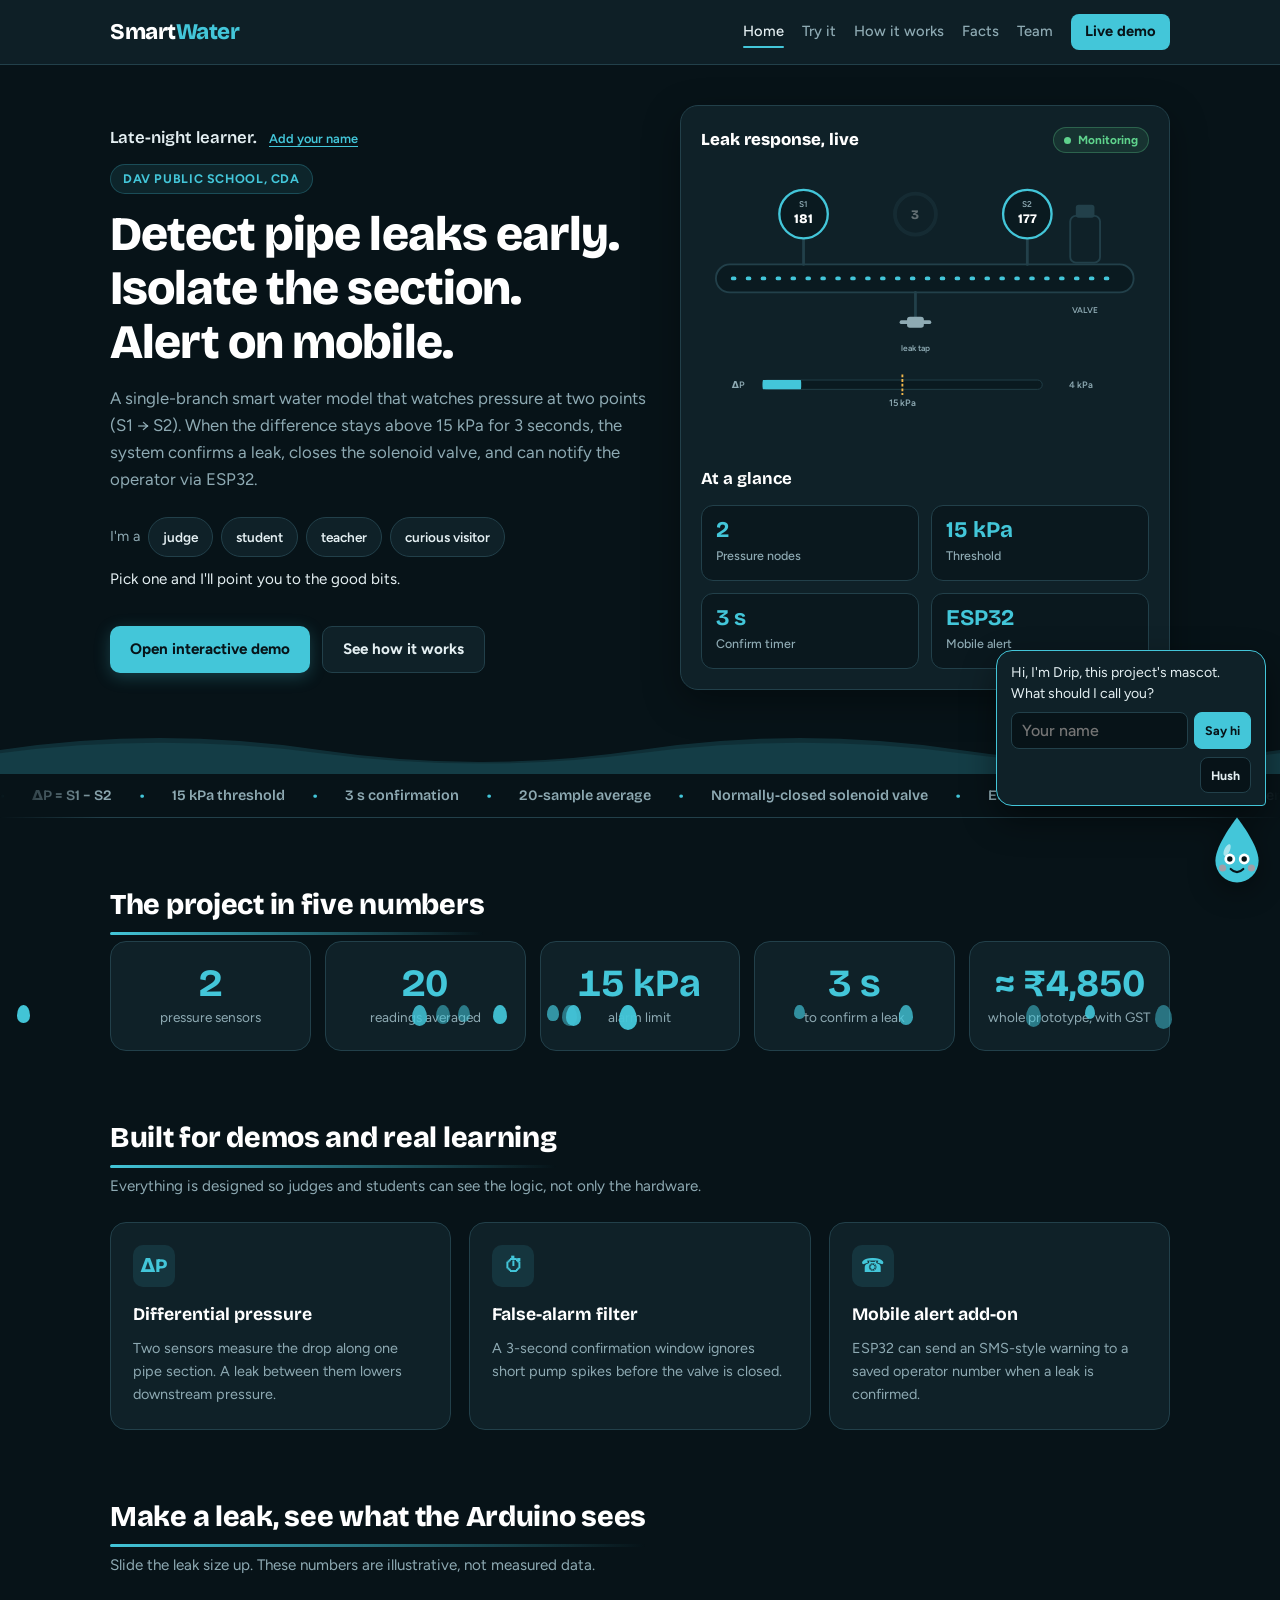
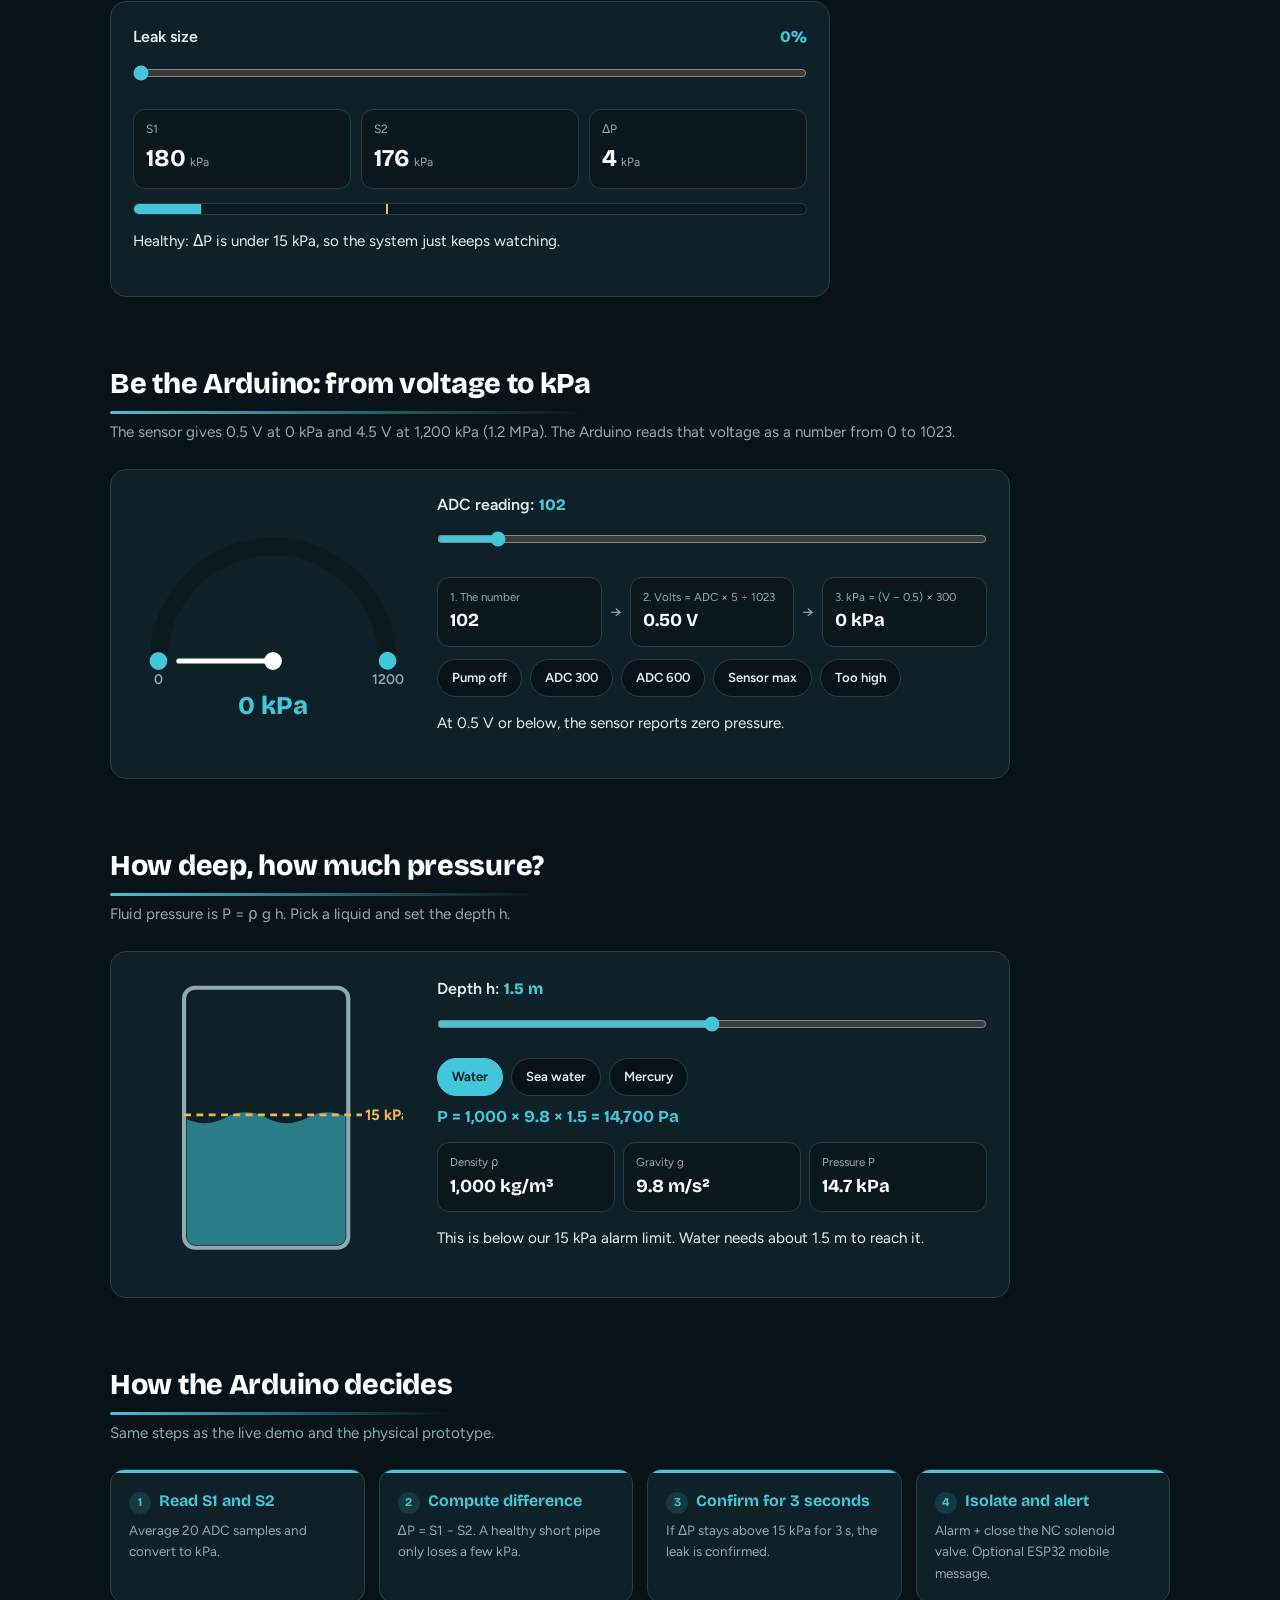
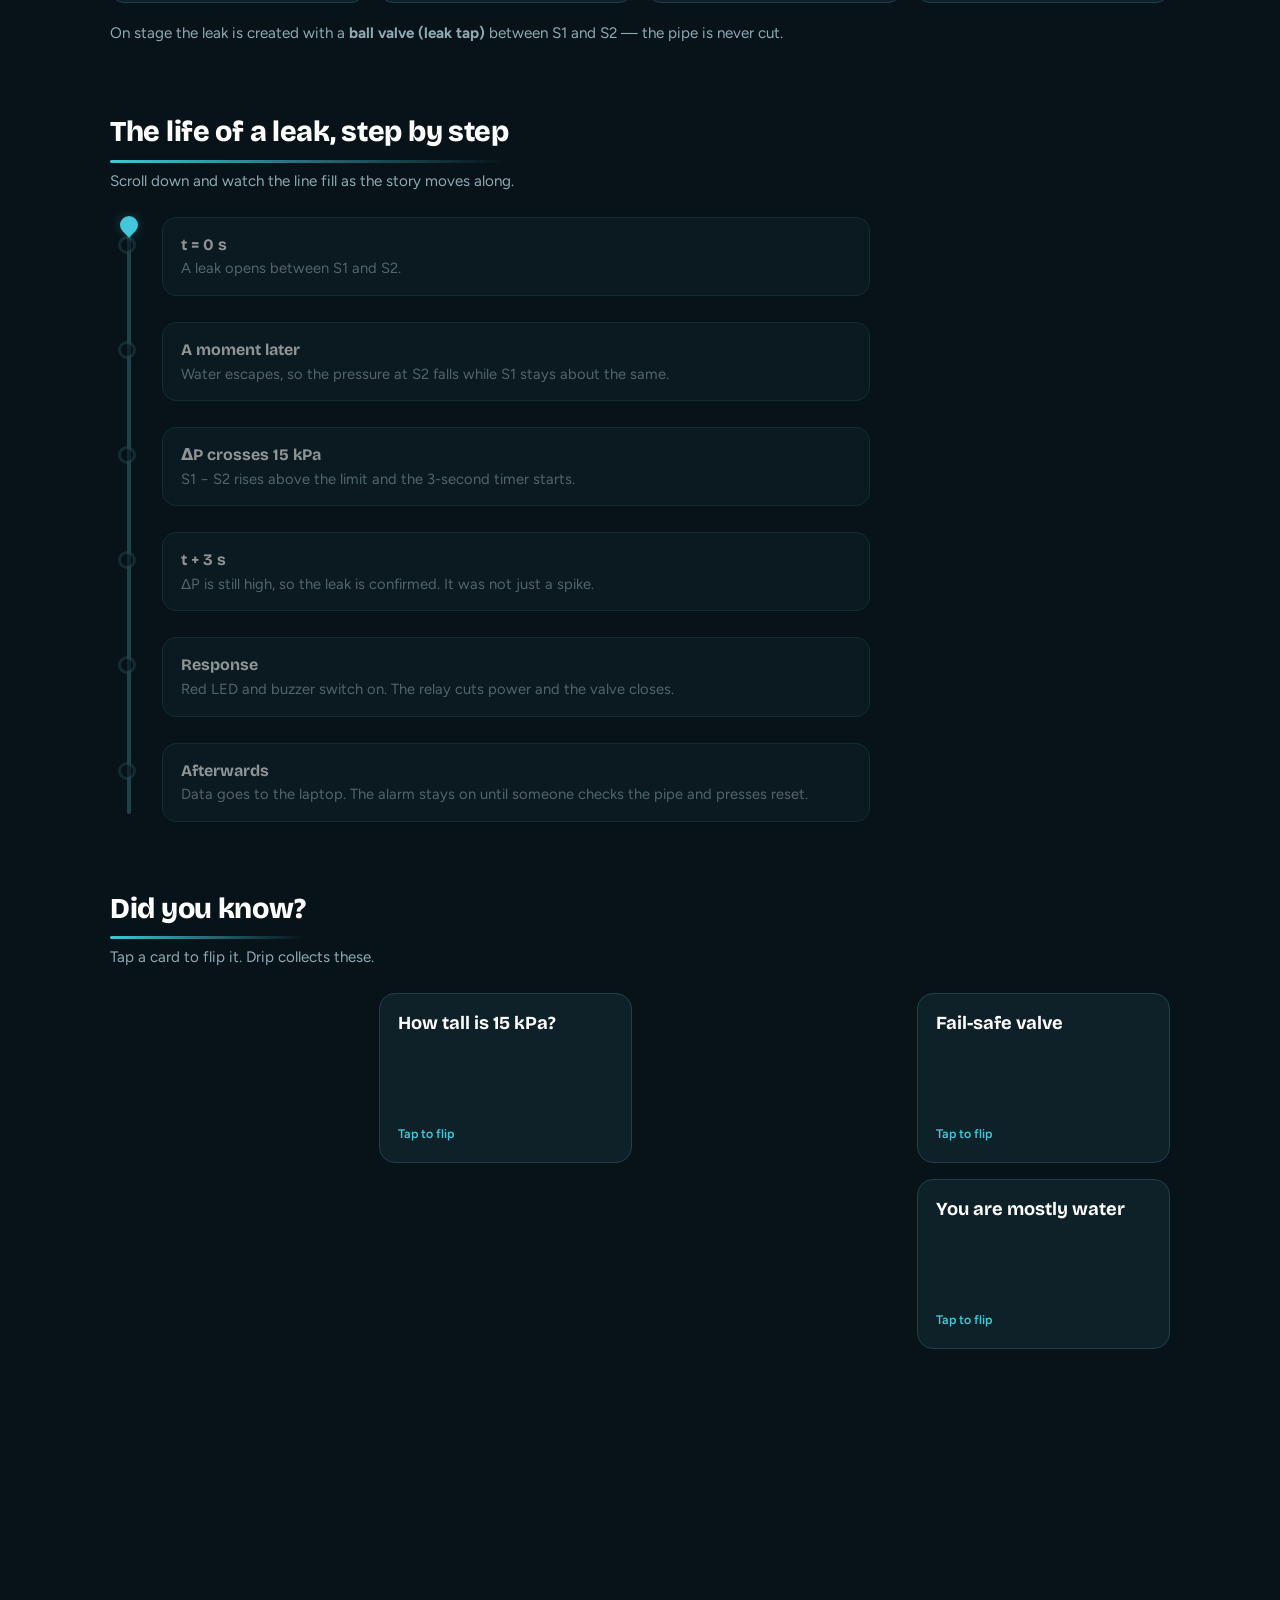
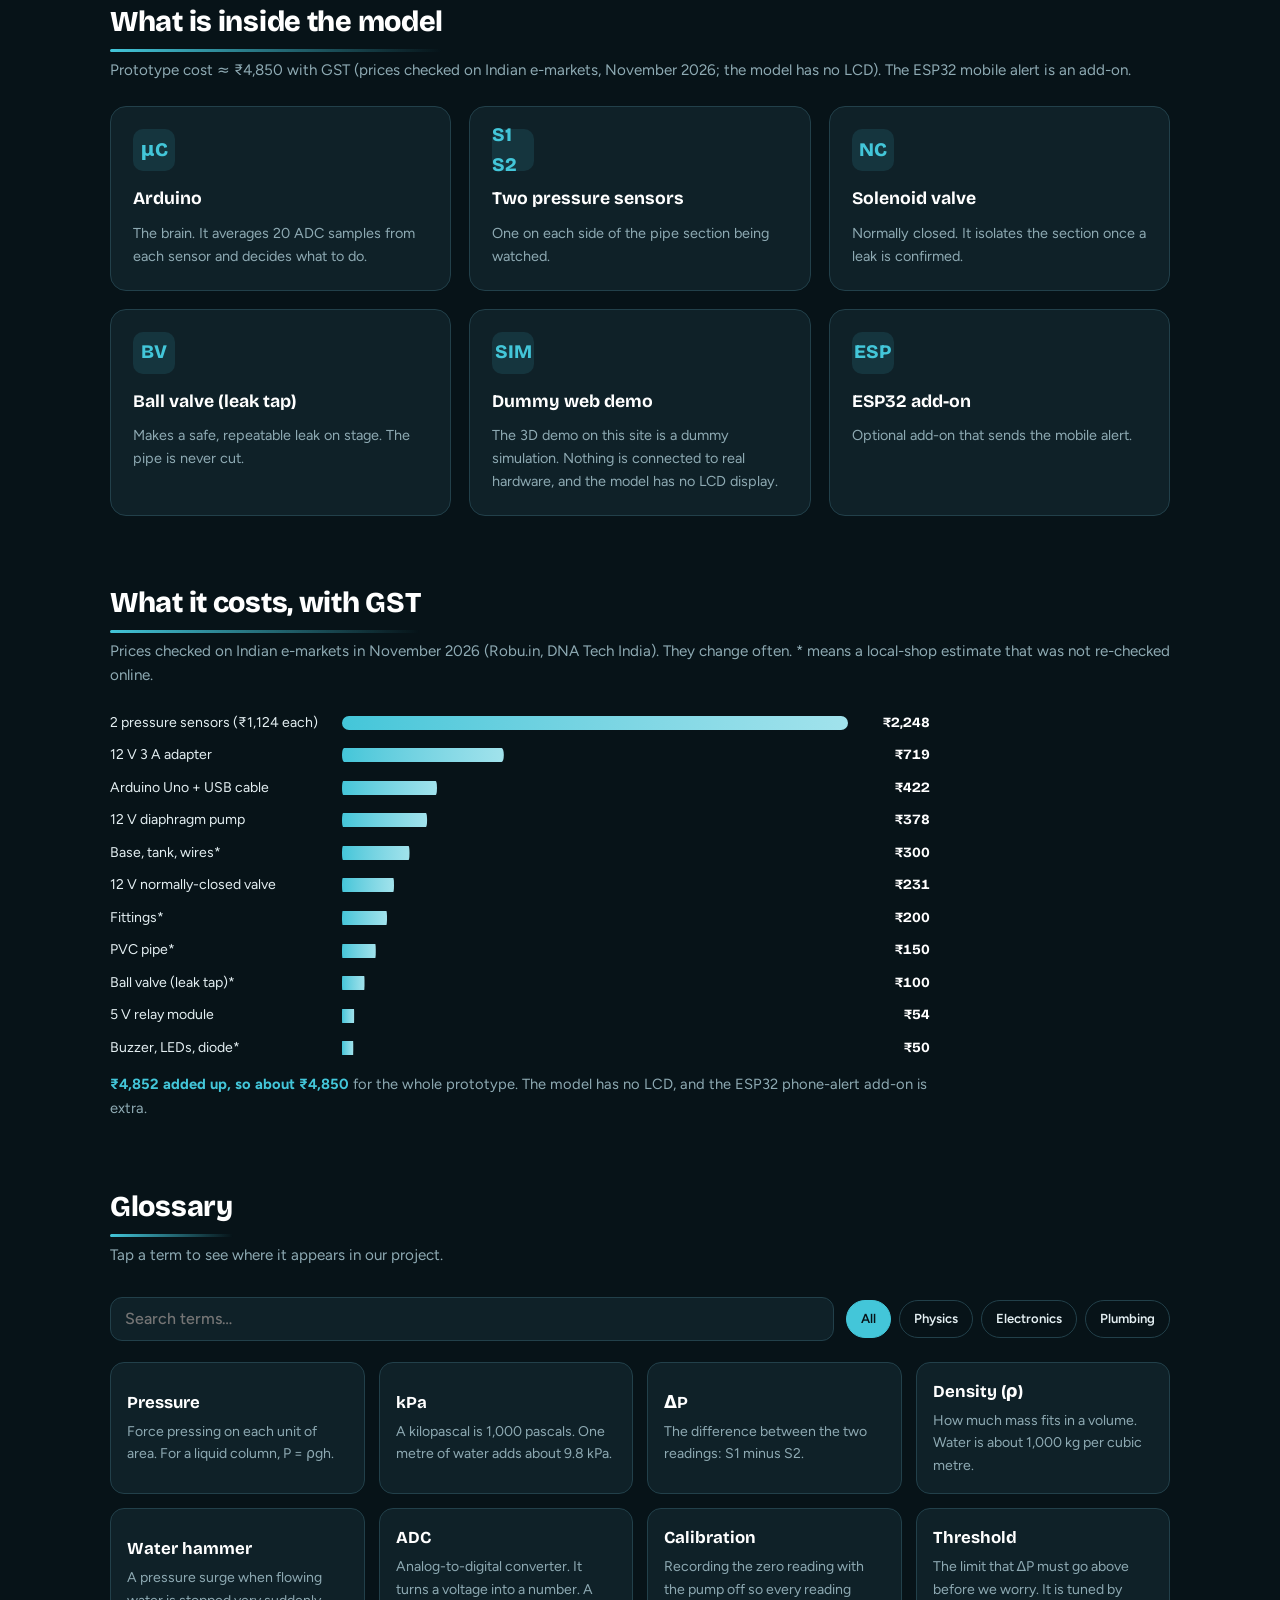
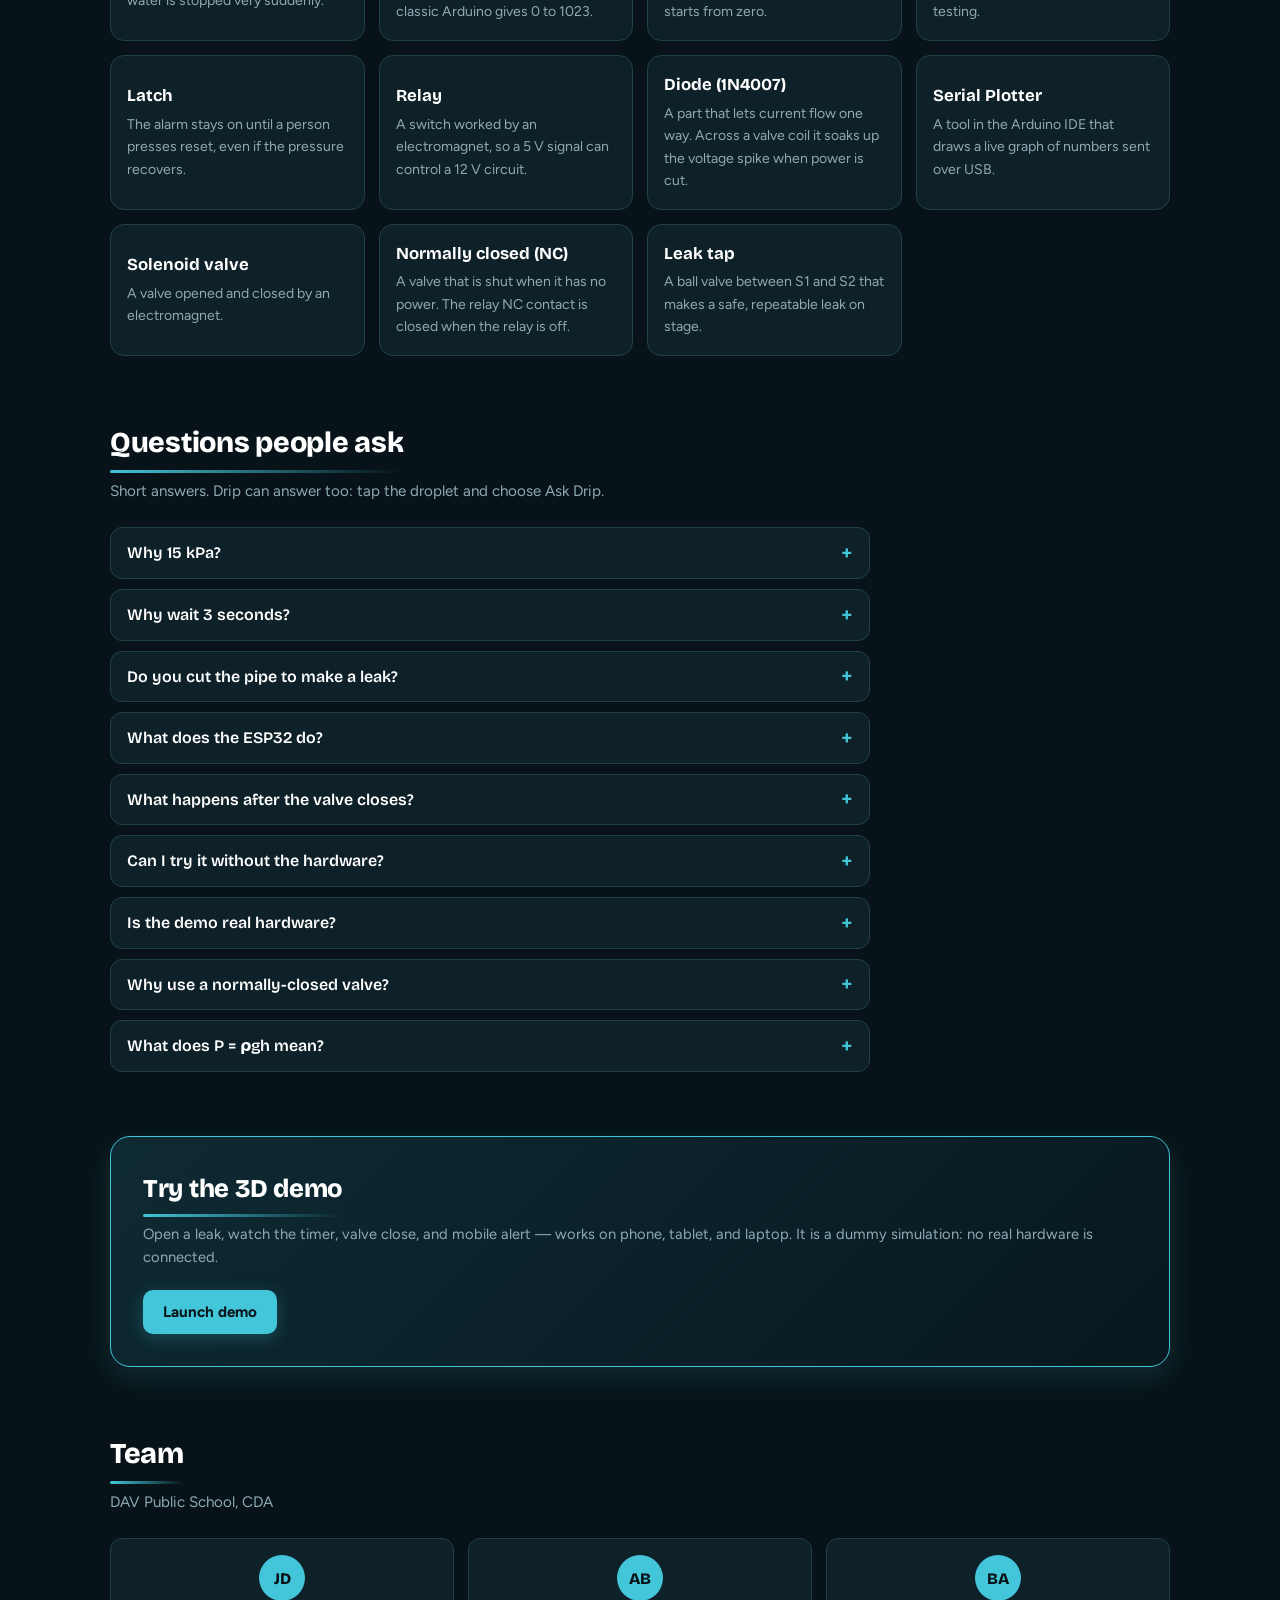
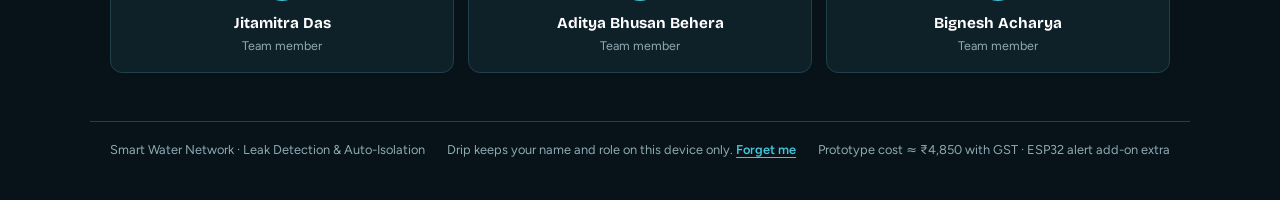
==== commit c0d9bf59: "Add files via upload" ====
--- a/index.html
+++ b/index.html
@@ -18,6 +18,7 @@
 h.dataset.device=dev;h.dataset.input=touch?'touch':'mouse';h.dataset.orient=w>ht?'landscape':'portrait';
 h.dataset.os=/iPhone|iPad|iPod/.test(ua)||(/Macintosh/.test(ua)&&navigator.maxTouchPoints>1)?'ios':/Android/.test(ua)?'android':'other';
 h.dataset.perf=low?'low':'normal';}
+try{var a=localStorage.getItem('sw_acc');if(/^#[0-9a-f]{6}$/i.test(a))h.style.setProperty('--acc',a)}catch(e){}
 window.__detect=set;set();})(document);
 </script>
 <link rel="preconnect" href="https://fonts.googleapis.com">
@@ -26,6 +27,9 @@
 <link rel="stylesheet" href="styles.css">
 <script src="motion.js" defer></script>
 <script src="personality.js" defer></script>
+<script src="extras.js" defer></script>
+<script src="lab.js" defer></script>
+<script src="drip-hub.js" defer></script>
 </head>
 <body class="home">
 <header class="site-header">
@@ -33,7 +37,9 @@
     <a class="logo" href="index.html">Smart<span>Water</span></a>
     <div class="nav-links">
       <a href="index.html" class="active">Home</a>
+      <a href="index.html#explore">Try it</a>
       <a href="index.html#how">How it works</a>
+      <a href="index.html#facts">Facts</a>
       <a href="index.html#team">Team</a>
       <a class="nav-cta" href="demo.html">Live demo</a>
     </div>
@@ -137,6 +143,25 @@
   </aside>
 </section>
 
+<div class="wave" aria-hidden="true">
+  <svg class="w1" viewBox="0 0 2400 60" preserveAspectRatio="none"><path d="M0 30Q150 0 300 30T600 30T900 30T1200 30T1500 30T1800 30T2100 30T2400 30V60H0Z"/></svg>
+  <svg class="w2" viewBox="0 0 2400 60" preserveAspectRatio="none"><path d="M0 34Q150 8 300 34T600 34T900 34T1200 34T1500 34T1800 34T2100 34T2400 34V60H0Z"/></svg>
+</div>
+<div class="ticker" aria-hidden="true"><div class="ticker-track">
+  <span>ΔP = S1 − S2</span><span>15 kPa threshold</span><span>3 s confirmation</span><span>20-sample average</span><span>Normally-closed solenoid valve</span><span>ESP32 mobile alert</span><span>Dummy 3D demo</span><span>P = ρgh</span><span>Ball-valve leak tap</span><span>The pipe is never cut</span>
+</div></div>
+
+<section class="section" id="numbers">
+  <h2>The project in five numbers</h2>
+  <div class="bignums">
+    <div class="stat-big"><b data-count="2">2</b><span>pressure sensors</span></div>
+    <div class="stat-big"><b data-count="20">20</b><span>readings averaged</span></div>
+    <div class="stat-big"><b data-count="15" data-suf=" kPa">15 kPa</b><span>alarm limit</span></div>
+    <div class="stat-big"><b data-count="3" data-suf=" s">3 s</b><span>to confirm a leak</span></div>
+    <div class="stat-big"><b data-count="4850" data-pre="≈ ₹" data-comma="1">≈ ₹4,850</b><span>whole prototype, with GST</span></div>
+  </div>
+</section>
+
 <section class="section" id="features">
   <h2>Built for demos and real learning</h2>
   <p class="sub">Everything is designed so judges and students can see the logic, not only the hardware.</p>
@@ -159,6 +184,76 @@
   </div>
 </section>
 
+<section class="section" id="explore">
+  <h2>Make a leak, see what the Arduino sees</h2>
+  <p class="sub">Slide the leak size up. These numbers are illustrative, not measured data.</p>
+  <div class="lab" id="lab">
+    <div class="lab-top"><label for="leakRange">Leak size</label><output id="leakOut" for="leakRange">0%</output></div>
+    <input type="range" id="leakRange" min="0" max="100" value="0" aria-describedby="labVerdict">
+    <div class="lab-nums">
+      <div><small>S1</small><b id="lS1">180</b><em>kPa</em></div>
+      <div><small>S2</small><b id="lS2">176</b><em>kPa</em></div>
+      <div><small>ΔP</small><b id="lDP">4</b><em>kPa</em></div>
+    </div>
+    <div class="lab-bar" aria-hidden="true"><span id="lFill"></span><i></i></div>
+    <p class="lab-verdict" id="labVerdict" role="status">Healthy: ΔP is under 15 kPa, so the system just keeps watching.</p>
+  </div>
+</section>
+
+<section class="section" id="volts">
+  <h2>Be the Arduino: from voltage to kPa</h2>
+  <p class="sub">The sensor gives 0.5 V at 0 kPa and 4.5 V at 1,200 kPa (1.2 MPa). The Arduino reads that voltage as a number from 0 to 1023.</p>
+  <div class="calc" id="voltCalc">
+    <div class="gauge">
+      <svg viewBox="0 0 220 135" role="img" aria-label="Pressure gauge">
+        <path class="g-track" d="M20 110A90 90 0 0 1 200 110"/>
+        <path class="g-fill" id="gFill" d="M20 110A90 90 0 0 1 200 110" pathLength="100"/>
+        <g id="gNeedle"><line x1="110" y1="110" x2="110" y2="36"/><circle cx="110" cy="110" r="7"/></g>
+        <text x="20" y="128">0</text><text x="200" y="128">1200</text>
+      </svg>
+      <output id="gKpa">0 kPa</output>
+    </div>
+    <div class="calc-body">
+      <label for="adcRange">ADC reading: <output id="adcOut" for="adcRange">102</output></label>
+      <input type="range" id="adcRange" min="0" max="1023" value="102">
+      <div class="chain">
+        <div><small>1. The number</small><b id="cAdc">102</b></div><i>→</i>
+        <div><small>2. Volts = ADC × 5 ÷ 1023</small><b id="cV">0.50 V</b></div><i>→</i>
+        <div><small>3. kPa = (V − 0.5) × 300</small><b id="cK">0 kPa</b></div>
+      </div>
+      <div class="chips" id="adcPresets">
+        <button type="button" data-adc="102">Pump off</button><button type="button" data-adc="300">ADC 300</button><button type="button" data-adc="600">ADC 600</button><button type="button" data-adc="921">Sensor max</button><button type="button" data-adc="1000">Too high</button>
+      </div>
+      <p class="lab-verdict" id="voltNote" role="status"></p>
+    </div>
+  </div>
+</section>
+
+<section class="section" id="depth">
+  <h2>How deep, how much pressure?</h2>
+  <p class="sub">Fluid pressure is P = ρ g h. Pick a liquid and set the depth h.</p>
+  <div class="calc" id="depthCalc">
+    <div class="tank">
+      <svg viewBox="0 0 190 220" role="img" aria-label="Tank of liquid with a marker at 1.5 metres">
+        <defs><clipPath id="tClip"><rect x="32" y="12" width="116" height="186" rx="6"/></clipPath></defs>
+        <g clip-path="url(#tClip)"><g id="tLiq"><path class="wave" d="M0 0q15-8 30 0t30 0t30 0t30 0t30 0t30 0t30 0t30 0t30 0t30 0t30 0t30 0V240H0Z"/></g></g>
+        <rect class="t-glass" x="30" y="10" width="120" height="190" rx="8"/>
+        <line class="t-mark" x1="30" y1="103" x2="160" y2="103"/><text x="162" y="107">15 kPa</text>
+      </svg>
+    </div>
+    <div class="calc-body">
+      <label for="depthRange">Depth h: <output id="dH" for="depthRange">1.5 m</output></label>
+      <input type="range" id="depthRange" min="0" max="3" step="0.1" value="1.5">
+      <div class="chips" id="liqChips">
+        <button type="button" data-liq="water" aria-pressed="true">Water</button><button type="button" data-liq="sea" aria-pressed="false">Sea water</button><button type="button" data-liq="mercury" aria-pressed="false">Mercury</button>
+      </div>
+      <p class="formula" id="dEq">P = 1,000 × 9.8 × 1.5 = 14,700 Pa</p>
+      <div class="chain"><div><small>Density ρ</small><b id="dRho">1,000 kg/m³</b></div><div><small>Gravity g</small><b>9.8 m/s²</b></div><div><small>Pressure P</small><b id="dP">14.7 kPa</b></div></div>
+      <p class="lab-verdict" id="dCmp" role="status"></p>
+    </div>
+  </div>
+</section>
+
 <section class="section" id="how">
   <h2>How the Arduino decides</h2>
   <p class="sub">Same steps as the live demo and the physical prototype.</p>
@@ -193,11 +288,120 @@
   </p>
 </section>
 
+<section class="section" id="timeline">
+  <h2>The life of a leak, step by step</h2>
+  <p class="sub">Scroll down and watch the line fill as the story moves along.</p>
+  <ol class="tl" id="tl">
+    <li class="tl-item"><span class="tl-dot"></span><b>t = 0 s</b><p>A leak opens between S1 and S2.</p></li>
+    <li class="tl-item"><span class="tl-dot"></span><b>A moment later</b><p>Water escapes, so the pressure at S2 falls while S1 stays about the same.</p></li>
+    <li class="tl-item"><span class="tl-dot"></span><b>ΔP crosses 15 kPa</b><p>S1 − S2 rises above the limit and the 3-second timer starts.</p></li>
+    <li class="tl-item"><span class="tl-dot"></span><b>t + 3 s</b><p>ΔP is still high, so the leak is confirmed. It was not just a spike.</p></li>
+    <li class="tl-item"><span class="tl-dot"></span><b>Response</b><p>Red LED and buzzer switch on. The relay cuts power and the valve closes.</p></li>
+    <li class="tl-item"><span class="tl-dot"></span><b>Afterwards</b><p>Data goes to the laptop. The alarm stays on until someone checks the pipe and presses reset.</p></li>
+  </ol>
+</section>
+
+<section class="section" id="facts">
+  <h2>Did you know?</h2>
+  <p class="sub">Tap a card to flip it. Drip collects these.</p>
+  <div class="flips">
+    <button type="button" class="flip" aria-pressed="false"><span class="flip-in"><span class="face front"><b>One drip per second</b><small>Tap to flip</small></span><span class="face back">Over 11,000 litres wasted in a year, about 3,000 US gallons.</span></span></button>
+    <button type="button" class="flip" aria-pressed="false"><span class="flip-in"><span class="face front"><b>How tall is 15 kPa?</b><small>Tap to flip</small></span><span class="face back">About 1.5 m of water, from P = ρgh. Every metre of water height adds roughly 9.8 kPa.</span></span></button>
+    <button type="button" class="flip" aria-pressed="false"><span class="flip-in"><span class="face front"><b>Water hammer</b><small>Tap to flip</small></span><span class="face back">Shut a valve very fast and the moving water can send a pressure surge through the pipe.</span></span></button>
+    <button type="button" class="flip" aria-pressed="false"><span class="flip-in"><span class="face front"><b>Fail-safe valve</b><small>Tap to flip</small></span><span class="face back">A normally-closed solenoid valve shuts by itself when its power is cut.</span></span></button>
+    <button type="button" class="flip" aria-pressed="false"><span class="flip-in"><span class="face front"><b>Earth's fresh water</b><small>Tap to flip</small></span><span class="face back">Only about 3% of Earth's water is fresh, and most of it is frozen or underground.</span></span></button>
+    <button type="button" class="flip" aria-pressed="false"><span class="flip-in"><span class="face front"><b>Air has pressure too</b><small>Tap to flip</small></span><span class="face back">At sea level it is about 101 kPa, so our 15 kPa threshold is roughly 15% of that.</span></span></button>
+    <button type="button" class="flip" aria-pressed="false"><span class="flip-in"><span class="face front"><b>Why average 20 samples?</b><small>Tap to flip</small></span><span class="face back">Averaging smooths electrical noise, so one odd reading cannot cause a false alarm.</span></span></button>
+    <button type="button" class="flip" aria-pressed="false"><span class="flip-in"><span class="face front"><b>You are mostly water</b><small>Tap to flip</small></span><span class="face back">About 60% of an adult human body is water.</span></span></button>
+    <button type="button" class="flip" aria-pressed="false"><span class="flip-in"><span class="face front"><b>Named after Pascal</b><small>Tap to flip</small></span><span class="face back">The pascal (Pa), the unit of pressure, is named after the French scientist Blaise Pascal.</span></span></button>
+    <button type="button" class="flip" aria-pressed="false"><span class="flip-in"><span class="face front"><b>Boiling on a mountain</b><small>Tap to flip</small></span><span class="face back">High up, air pressure is lower, so water boils at a lower temperature than at sea level.</span></span></button>
+    <button type="button" class="flip" aria-pressed="false"><span class="flip-in"><span class="face front"><b>10 m of sea water</b><small>Tap to flip</small></span><span class="face back">Every 10 m or so of sea water adds about one atmosphere (roughly 100 kPa) of pressure.</span></span></button>
+    <button type="button" class="flip" aria-pressed="false"><span class="flip-in"><span class="face front"><b>Drinking with a straw</b><small>Tap to flip</small></span><span class="face back">Your mouth lowers the pressure in the straw, and the air pressure outside pushes the drink up.</span></span></button>
+  </div>
+</section>
+
+<section class="section" id="parts">
+  <h2>What is inside the model</h2>
+  <p class="sub">Prototype cost ≈ ₹4,850 with GST (prices checked on Indian e-markets, November 2026; the model has no LCD). The ESP32 mobile alert is an add-on.</p>
+  <div class="cards">
+    <article class="card part"><div class="icon">μC</div><h3>Arduino</h3><p>The brain. It averages 20 ADC samples from each sensor and decides what to do.</p></article>
+    <article class="card part"><div class="icon">S1 S2</div><h3>Two pressure sensors</h3><p>One on each side of the pipe section being watched.</p></article>
+    <article class="card part"><div class="icon">NC</div><h3>Solenoid valve</h3><p>Normally closed. It isolates the section once a leak is confirmed.</p></article>
+    <article class="card part"><div class="icon">BV</div><h3>Ball valve (leak tap)</h3><p>Makes a safe, repeatable leak on stage. The pipe is never cut.</p></article>
+    <article class="card part"><div class="icon">SIM</div><h3>Dummy web demo</h3><p>The 3D demo on this site is a dummy simulation. Nothing is connected to real hardware, and the model has no LCD display.</p></article>
+    <article class="card part"><div class="icon">ESP</div><h3>ESP32 add-on</h3><p>Optional add-on that sends the mobile alert.</p></article>
+  </div>
+</section>
+
+<section class="section" id="cost">
+  <h2>What it costs, with GST</h2>
+  <p class="sub">Prices checked on Indian e-markets in November 2026 (Robu.in, DNA Tech India). They change often. * means a local-shop estimate that was not re-checked online.</p>
+  <div class="bars" id="bars">
+    <div class="bar" style="--v:2248"><span>2 pressure sensors (₹1,124 each)</span><i></i><b>₹2,248</b></div>
+    <div class="bar" style="--v:719"><span>12 V 3 A adapter</span><i></i><b>₹719</b></div>
+    <div class="bar" style="--v:422"><span>Arduino Uno + USB cable</span><i></i><b>₹422</b></div>
+    <div class="bar" style="--v:378"><span>12 V diaphragm pump</span><i></i><b>₹378</b></div>
+    <div class="bar" style="--v:300"><span>Base, tank, wires*</span><i></i><b>₹300</b></div>
+    <div class="bar" style="--v:231"><span>12 V normally-closed valve</span><i></i><b>₹231</b></div>
+    <div class="bar" style="--v:200"><span>Fittings*</span><i></i><b>₹200</b></div>
+    <div class="bar" style="--v:150"><span>PVC pipe*</span><i></i><b>₹150</b></div>
+    <div class="bar" style="--v:100"><span>Ball valve (leak tap)*</span><i></i><b>₹100</b></div>
+    <div class="bar" style="--v:54"><span>5 V relay module</span><i></i><b>₹54</b></div>
+    <div class="bar" style="--v:50"><span>Buzzer, LEDs, diode*</span><i></i><b>₹50</b></div>
+  </div>
+  <p class="bars-total"><b>₹4,852 added up, so about ₹4,850</b> for the whole prototype. The model has no LCD, and the ESP32 phone-alert add-on is extra.</p>
+</section>
+
+<section class="section" id="glossary">
+  <h2>Glossary</h2>
+  <p class="sub">Tap a term to see where it appears in our project.</p>
+  <div class="gloss-bar">
+    <input type="search" id="glossSearch" placeholder="Search terms…" aria-label="Search the glossary">
+    <div class="chips" id="glossChips">
+      <button type="button" data-cat="all" aria-pressed="true">All</button><button type="button" data-cat="physics" aria-pressed="false">Physics</button><button type="button" data-cat="electronics" aria-pressed="false">Electronics</button><button type="button" data-cat="plumbing" aria-pressed="false">Plumbing</button>
+    </div>
+  </div>
+  <div class="terms" id="terms">
+    <button type="button" class="term" data-cat="physics" aria-expanded="false"><h3>Pressure</h3><p>Force pressing on each unit of area. For a liquid column, P = ρgh.</p><span class="proj">In our project: Our sensors turn this push into a voltage.</span></button>
+    <button type="button" class="term" data-cat="physics" aria-expanded="false"><h3>kPa</h3><p>A kilopascal is 1,000 pascals. One metre of water adds about 9.8 kPa.</p><span class="proj">In our project: The alarm limit is about 15 kPa.</span></button>
+    <button type="button" class="term" data-cat="physics" aria-expanded="false"><h3>ΔP</h3><p>The difference between the two readings: S1 minus S2.</p><span class="proj">In our project: A leak makes ΔP jump.</span></button>
+    <button type="button" class="term" data-cat="physics" aria-expanded="false"><h3>Density (ρ)</h3><p>How much mass fits in a volume. Water is about 1,000 kg per cubic metre.</p><span class="proj">In our project: It is the ρ in P = ρgh.</span></button>
+    <button type="button" class="term" data-cat="physics" aria-expanded="false"><h3>Water hammer</h3><p>A pressure surge when flowing water is stopped very suddenly.</p><span class="proj">In our project: Valves are closed with care to avoid it.</span></button>
+    <button type="button" class="term" data-cat="electronics" aria-expanded="false"><h3>ADC</h3><p>Analog-to-digital converter. It turns a voltage into a number. A classic Arduino gives 0 to 1023.</p><span class="proj">In our project: The Arduino reads S1 and S2 this way.</span></button>
+    <button type="button" class="term" data-cat="electronics" aria-expanded="false"><h3>Calibration</h3><p>Recording the zero reading with the pump off so every reading starts from zero.</p><span class="proj">In our project: It is step 1 of the algorithm.</span></button>
+    <button type="button" class="term" data-cat="electronics" aria-expanded="false"><h3>Threshold</h3><p>The limit that ΔP must go above before we worry. It is tuned by testing.</p><span class="proj">In our project: About 15 kPa in our model.</span></button>
+    <button type="button" class="term" data-cat="electronics" aria-expanded="false"><h3>Latch</h3><p>The alarm stays on until a person presses reset, even if the pressure recovers.</p><span class="proj">In our project: Someone must check the pipe first.</span></button>
+    <button type="button" class="term" data-cat="electronics" aria-expanded="false"><h3>Relay</h3><p>A switch worked by an electromagnet, so a 5 V signal can control a 12 V circuit.</p><span class="proj">In our project: It switches the valve power.</span></button>
+    <button type="button" class="term" data-cat="electronics" aria-expanded="false"><h3>Diode (1N4007)</h3><p>A part that lets current flow one way. Across a valve coil it soaks up the voltage spike when power is cut.</p><span class="proj">In our project: Fitted across the valve, stripe toward +12 V.</span></button>
+    <button type="button" class="term" data-cat="electronics" aria-expanded="false"><h3>Serial Plotter</h3><p>A tool in the Arduino IDE that draws a live graph of numbers sent over USB.</p><span class="proj">In our project: It gives the live graph on the laptop.</span></button>
+    <button type="button" class="term" data-cat="plumbing" aria-expanded="false"><h3>Solenoid valve</h3><p>A valve opened and closed by an electromagnet.</p><span class="proj">In our project: It isolates the leaking section.</span></button>
+    <button type="button" class="term" data-cat="plumbing" aria-expanded="false"><h3>Normally closed (NC)</h3><p>A valve that is shut when it has no power. The relay NC contact is closed when the relay is off.</p><span class="proj">In our project: The valve stays open while powered and shuts when power is cut.</span></button>
+    <button type="button" class="term" data-cat="plumbing" aria-expanded="false"><h3>Leak tap</h3><p>A ball valve between S1 and S2 that makes a safe, repeatable leak on stage.</p><span class="proj">In our project: The pipe is never cut.</span></button>
+  </div>
+  <p class="sub" id="glossEmpty" hidden>No matching term. Try another word.</p>
+</section>
+
+<section class="section" id="faq">
+  <h2>Questions people ask</h2>
+  <p class="sub">Short answers. Drip can answer too: tap the droplet and choose Ask Drip.</p>
+  <div class="faq">
+    <details><summary>Why 15 kPa?</summary><p>A healthy short pipe only loses a few kPa between S1 and S2. 15 kPa sits clearly above that normal loss, so it trips only when something is really wrong.</p></details>
+    <details><summary>Why wait 3 seconds?</summary><p>Short pump spikes pass quickly. The 3-second window ignores them, so the valve is closed only for a real leak.</p></details>
+    <details><summary>Do you cut the pipe to make a leak?</summary><p>No. A ball valve, the leak tap, sits between S1 and S2. Opening it creates the leak and closing it fixes it.</p></details>
+    <details><summary>What does the ESP32 do?</summary><p>It sends a mobile warning to a saved operator number when a leak is confirmed. The demo shows a Telegram-style alert.</p></details>
+    <details><summary>What happens after the valve closes?</summary><p>The alarm is on and that section is isolated. In the demo, press Repair &amp; reset to start over.</p></details>
+    <details><summary>Can I try it without the hardware?</summary><p>Yes. The interactive demo runs in your browser on a phone, tablet or laptop.</p></details>
+    <details><summary>Is the demo real hardware?</summary><p>No. The web demo is a dummy simulation. The readings, alarm, valve and phone alert are simulated, nothing is connected to real hardware, and the model has no LCD display.</p></details>
+    <details><summary>Why use a normally-closed valve?</summary><p>It shuts by itself when it loses power. We feed it through the relay, so cutting that power on a leak closes it and stops the loss.</p></details>
+    <details><summary>What does P = ρgh mean?</summary><p>Pressure from a liquid column equals its density (ρ) times the acceleration due to gravity (g) times its height (h). For water that is about 9.8 kPa per metre.</p></details>
+  </div>
+</section>
+
 <section class="section">
   <div class="cta-band">
     <div>
       <h2>Try the 3D demo</h2>
-      <p>Open a leak, watch the timer, valve close, and mobile alert — works on phone, tablet, and laptop.</p>
+      <p>Open a leak, watch the timer, valve close, and mobile alert — works on phone, tablet, and laptop. It is a dummy simulation: no real hardware is connected.</p>
     </div>
     <a class="btn btn-primary" href="demo.html">Launch demo</a>
   </div>
@@ -229,11 +433,15 @@
   <div class="footer-inner">
     <span>Smart Water Network · Leak Detection &amp; Auto-Isolation</span>
     <span id="footNote">Drip keeps your name and role on this device only. <button type="button" class="linkbtn" id="forget">Forget me</button></span>
-    <span>Prototype cost ≈ ₹3,500–4,200 · ESP32 add-on ≈ ₹350–500</span>
+    <span>Prototype cost ≈ ₹4,850 with GST · ESP32 alert add-on extra</span>
   </div>
 </footer>
 
 <div class="drip" id="drip" data-mood="happy">
+  <div class="drip-panel" id="dripPanel" role="dialog" aria-label="Drip's toolbox" hidden>
+    <div class="dp-head"><button type="button" id="dpBack" aria-label="Back" hidden>←</button><strong id="dpTitle">Drip's toolbox</strong><button type="button" id="dpClose" aria-label="Close">×</button></div>
+    <div class="dp-body" id="dpBody"></div>
+  </div>
   <div class="drip-bubble" id="dripBubble" role="status" aria-live="polite" hidden>
     <p id="dripText"></p>
     <form id="dripForm" hidden>
@@ -242,7 +450,7 @@
     </form>
     <div class="drip-actions"><button type="button" id="dripHush">Hush</button></div>
   </div>
-  <button class="drip-body" id="dripBtn" type="button" aria-label="Drip, the water droplet mascot. Press for a tip.">
+  <button class="drip-body" id="dripBtn" type="button" aria-expanded="false" aria-label="Drip, the water droplet mascot. Press to open the toolbox.">
     <svg viewBox="0 0 64 80" aria-hidden="true">
       <path class="d-body" d="M32 4C32 4 8 34 8 52a24 24 0 0 0 48 0C56 34 32 4 32 4z"/>
       <ellipse class="d-shine" cx="21" cy="40" rx="3" ry="7" transform="rotate(25 21 40)"/>
@@ -254,6 +462,8 @@
       <path class="mouth m-happy" d="M25 61q7 7 14 0"/>
       <path class="mouth m-worried" d="M25 66q7-6 14 0"/>
       <ellipse class="mouth m-o" cx="32" cy="63" rx="3" ry="4"/>
+      <g class="acc acc-cap"><path d="M17 19L32 11L47 19L32 27Z" fill="#14323b"/><path d="M24 23v6q8 4 16 0v-6" fill="#14323b"/><path d="M47 19v8" stroke="#f2b84b" stroke-width="2" stroke-linecap="round"/></g>
+      <g class="acc acc-shades"><rect x="15" y="44" width="16" height="10" rx="4" fill="#071318"/><rect x="33" y="44" width="16" height="10" rx="4" fill="#071318"/><path d="M31 48h2" stroke="#071318" stroke-width="2"/></g>
       <text class="zzz" x="46" y="22">z</text>
     </svg>
   </button>
--- a/styles.css
+++ b/styles.css
@@ -5,7 +5,7 @@
   --ink: #e4eff2;
   --mut: #8eaab3;
   --acc: #43c6d9;
-  --acc-glow: rgba(67, 198, 217, 0.25);
+  --acc-glow: color-mix(in srgb, var(--acc) 25%, transparent);
   --acc-text: #071318;
   --ok: #5fd38d;
   --bad: #ff6a5c;
@@ -49,7 +49,7 @@
 .site-header.scrolled { background: rgba(15, 33, 40, 0.96); box-shadow: 0 8px 24px rgba(0, 0, 0, 0.35); }
 .progress {
   position: absolute; left: 0; right: 0; bottom: -1px; height: 2px;
-  background: linear-gradient(90deg, var(--acc), #9aeaf5);
+  background: linear-gradient(90deg, var(--acc), color-mix(in srgb, var(--acc) 55%, #fff));
   transform: scaleX(0); transform-origin: left; pointer-events: none;
 }
 
@@ -88,8 +88,8 @@
 }
 .hero .eyebrow {
   display: inline-block; font-size: 0.78rem; font-weight: 700; text-transform: uppercase;
-  letter-spacing: 0.05em; color: var(--acc); background: rgba(67, 198, 217, 0.1);
-  padding: 4px 12px; border-radius: 999px; border: 1px solid rgba(67, 198, 217, 0.25);
+  letter-spacing: 0.05em; color: var(--acc); background: color-mix(in srgb, var(--acc) 10%, transparent);
+  padding: 4px 12px; border-radius: 999px; border: 1px solid color-mix(in srgb, var(--acc) 25%, transparent);
   margin-bottom: 14px;
 }
 .hero h1 {
@@ -111,7 +111,7 @@
 }
 .btn:active { transform: translateY(0) scale(0.97); }
 .btn-primary { background: var(--acc); color: var(--acc-text); box-shadow: 0 4px 16px var(--acc-glow); }
-.btn-primary:hover { transform: translateY(-2px); box-shadow: 0 6px 20px rgba(67, 198, 217, 0.4); }
+.btn-primary:hover { transform: translateY(-2px); box-shadow: 0 6px 20px color-mix(in srgb, var(--acc) 40%, transparent); }
 .btn-primary::after {
   content: ""; position: absolute; top: 0; bottom: 0; left: -60%; width: 40%;
   background: linear-gradient(100deg, transparent, rgba(255, 255, 255, 0.45), transparent);
@@ -173,7 +173,7 @@
 .scene .drops circle:nth-child(3) { animation-delay: 0.6s; }
 .scene[data-state="leak"] .drops, .scene[data-state="confirm"] .drops { opacity: 1; }
 .scene .puddle {
-  fill: rgba(67, 198, 217, 0.3); transform-box: fill-box; transform-origin: center;
+  fill: color-mix(in srgb, var(--acc) 30%, transparent); transform-box: fill-box; transform-origin: center;
   transform: scaleX(0.05); opacity: 0; transition: transform 1.6s var(--ease), opacity 0.8s;
 }
 .scene[data-state="leak"] .puddle, .scene[data-state="confirm"] .puddle, .scene[data-state="closed"] .puddle { transform: scaleX(1); opacity: 1; }
@@ -214,7 +214,7 @@
 .card:hover { transform: translateY(-4px); border-color: var(--acc); box-shadow: 0 14px 30px rgba(0, 0, 0, 0.3); }
 .card .icon {
   font-family: var(--font-heading); font-size: 1.2rem; font-weight: 800; color: var(--acc);
-  background: rgba(67, 198, 217, 0.12); width: 42px; height: 42px; border-radius: 10px;
+  background: color-mix(in srgb, var(--acc) 12%, transparent); width: 42px; height: 42px; border-radius: 10px;
   display: flex; align-items: center; justify-content: center; margin-bottom: 14px;
   transition: background 0.25s, color 0.25s, transform 0.4s var(--ease);
 }
@@ -234,7 +234,7 @@
 .home .step h3::before {
   content: counter(s); display: inline-grid; place-items: center; width: 22px; height: 22px;
   margin-right: 8px; border-radius: 50%; font-size: 0.75rem;
-  background: rgba(67, 198, 217, 0.14); color: var(--acc);
+  background: color-mix(in srgb, var(--acc) 14%, transparent); color: var(--acc);
 }
 .home .step::after {
   content: ""; position: absolute; left: 0; top: 0; width: 100%; height: 3px; background: var(--acc);
@@ -247,12 +247,12 @@
   position: relative; overflow: hidden;
   background: linear-gradient(135deg, #0e2a33, #07181f); border: 1px solid var(--acc); border-radius: 20px;
   padding: 32px; display: flex; justify-content: space-between; align-items: center; gap: 20px; flex-wrap: wrap;
-  box-shadow: 0 10px 30px rgba(67, 198, 217, 0.15);
+  box-shadow: 0 10px 30px color-mix(in srgb, var(--acc) 15%, transparent);
 }
 .cta-band > * { position: relative; z-index: 1; }
 .cta-band::before, .cta-band::after {
   content: ""; position: absolute; right: 8%; top: 50%; width: 220px; height: 220px; margin: -110px -110px 0 0;
-  border: 2px solid rgba(67, 198, 217, 0.35); border-radius: 50%; opacity: 0;
+  border: 2px solid color-mix(in srgb, var(--acc) 35%, transparent); border-radius: 50%; opacity: 0;
   animation: ripple 4.5s ease-out infinite;
 }
 .cta-band::after { animation-delay: 2.2s; }
@@ -386,7 +386,7 @@
 [data-input="touch"] .nav-links a, [data-input="touch"] .btn { min-height: 44px; }
 [data-input="touch"] .nav-links a { display: inline-flex; align-items: center; }
 [data-input="touch"] .card:hover, [data-input="touch"] .member:hover { transform: none; border-color: var(--panel-border); box-shadow: none; }
-[data-input="touch"] .card:hover .icon { background: rgba(67, 198, 217, 0.12); color: var(--acc); transform: none; }
+[data-input="touch"] .card:hover .icon { background: color-mix(in srgb, var(--acc) 12%, transparent); color: var(--acc); transform: none; }
 [data-input="touch"] .member:hover .avatar { transform: none; box-shadow: none; }
 [data-input="touch"] .btn-primary:hover, [data-input="touch"] .nav-cta:hover { transform: none; }
 [data-input="touch"] .card:active, [data-input="touch"] .member:active { transform: scale(0.985); border-color: var(--acc); }
@@ -486,6 +486,222 @@
 @keyframes floatz { 0%, 100% { transform: translateY(0); opacity: 0.4; } 50% { transform: translateY(-6px); opacity: 1; } }
 @keyframes fall { to { transform: translateY(115vh); } }
 
+
+/* ===== MORE ANIMATION & CONTENT ===== */
+.home .section h2 { display: inline-block; }
+.home .section h2::after { content: ""; display: block; height: 3px; margin-top: 4px; border-radius: 2px; background: linear-gradient(90deg, var(--acc), transparent); transform: scaleX(0); transform-origin: left; }
+.home .section h2.in::after, html:not(.js) .home .section h2::after { animation: fill 1s var(--ease) 0.25s forwards; }
+.card { position: relative; overflow: hidden; }
+.card > * { position: relative; }
+.card::before { content: ""; position: absolute; inset: 0; opacity: 0; transition: opacity 0.3s; pointer-events: none; background: radial-gradient(220px circle at var(--mx, 50%) var(--my, 50%), color-mix(in srgb, var(--acc) 16%, transparent), transparent 70%); }
+.card:hover::before { opacity: 1; }
+
+.wave { position: relative; height: 48px; margin-top: 36px; overflow: hidden; }
+.wave svg { position: absolute; left: 0; bottom: 0; width: 200%; height: 100%; }
+.wave .w1 { fill: color-mix(in srgb, var(--acc) 16%, transparent); animation: wave 9s linear infinite; }
+.wave .w2 { fill: color-mix(in srgb, var(--acc) 9%, transparent); animation: wave 14s linear infinite reverse; }
+.ticker { overflow: hidden; border-bottom: 1px solid var(--panel-border); -webkit-mask-image: linear-gradient(90deg, transparent, #000 8%, #000 92%, transparent); mask-image: linear-gradient(90deg, transparent, #000 8%, #000 92%, transparent); }
+.ticker-track { display: flex; width: max-content; animation: marquee 38s linear infinite; }
+.ticker:hover .ticker-track { animation-play-state: paused; }
+.ticker span { padding: 10px 28px 10px 0; white-space: nowrap; color: var(--mut); font-family: var(--font-heading); font-weight: 600; font-size: 0.9rem; }
+.ticker span::before { content: "•"; color: var(--acc); margin-right: 28px; }
+
+.lab { max-width: 720px; background: var(--panel); border: 1px solid var(--panel-border); border-radius: 16px; padding: 22px; transition: border-color 0.3s; }
+.lab.over { border-color: var(--bad); }
+.lab-top { display: flex; justify-content: space-between; font-weight: 600; margin-bottom: 6px; }
+.lab output { color: var(--acc); font-family: var(--font-heading); font-weight: 800; }
+.lab input[type="range"] { width: 100%; height: 36px; accent-color: var(--acc); cursor: pointer; }
+.lab-nums { display: grid; grid-template-columns: repeat(3, 1fr); gap: 10px; margin: 10px 0 14px; }
+.lab-nums div { background: rgba(7, 19, 24, 0.6); border: 1px solid var(--panel-border); border-radius: 12px; padding: 10px 12px; }
+.lab-nums small { display: block; color: var(--mut); font-size: 0.75rem; }
+.lab-nums b { font-family: var(--font-heading); font-size: 1.5rem; color: #fff; transition: color 0.3s; }
+.lab-nums em { font-style: normal; color: var(--mut); font-size: 0.75rem; margin-left: 4px; }
+.lab.over .lab-nums div:last-child b { color: var(--bad); }
+.lab-bar { position: relative; height: 12px; background: #0a1a20; border: 1px solid var(--panel-border); border-radius: 99px; overflow: hidden; }
+.lab-bar span { display: block; height: 100%; background: var(--acc); transform-origin: left; transform: scaleX(0.1); transition: transform 0.25s var(--ease), background 0.3s; }
+.lab.over .lab-bar span { background: var(--bad); }
+.lab-bar i { position: absolute; left: 37.5%; top: 0; bottom: 0; width: 2px; background: var(--warn); }
+.lab-verdict { margin-top: 14px; min-height: 3em; font-size: 0.95rem; color: var(--ink); }
+.lab-verdict.pop { animation: pop 0.45s var(--ease); }
+
+.flips { display: grid; grid-template-columns: repeat(auto-fit, minmax(220px, 1fr)); gap: 16px; }
+.flip { perspective: 900px; height: 170px; padding: 0; border: 0; background: none; font: inherit; color: inherit; text-align: left; cursor: pointer; }
+.flip-in { position: relative; display: block; width: 100%; height: 100%; transform-style: preserve-3d; transition: transform 0.7s var(--ease); }
+.flip[aria-pressed="true"] .flip-in { transform: rotateY(180deg); }
+.face { position: absolute; inset: 0; display: flex; flex-direction: column; justify-content: space-between; padding: 18px; border-radius: 16px; border: 1px solid var(--panel-border); background: var(--panel); backface-visibility: hidden; -webkit-backface-visibility: hidden; transition: border-color 0.2s; }
+.face b { font-family: var(--font-heading); font-size: 1.15rem; line-height: 1.25; color: #fff; }
+.face small { color: var(--acc); font-weight: 600; font-size: 0.78rem; }
+.face.back { justify-content: center; transform: rotateY(180deg); font-size: 0.9rem; color: var(--ink); background: linear-gradient(135deg, #0e2a33, #07181f); border-color: var(--acc); }
+.flip:hover .face.front { border-color: var(--acc); }
+.flip:focus-visible { outline: 3px solid var(--acc); outline-offset: 3px; border-radius: 16px; }
+
+.faq { max-width: 760px; }
+.faq details { background: var(--panel); border: 1px solid var(--panel-border); border-radius: 12px; margin-bottom: 10px; transition: border-color 0.2s; }
+.faq details[open] { border-color: var(--acc); }
+.faq summary { display: flex; justify-content: space-between; align-items: center; gap: 12px; min-height: 48px; padding: 12px 16px; list-style: none; cursor: pointer; font-family: var(--font-heading); font-weight: 600; color: #fff; }
+.faq summary::-webkit-details-marker { display: none; }
+.faq summary::after { content: "+"; font-size: 1.4rem; line-height: 1; color: var(--acc); transition: transform 0.3s var(--ease); }
+.faq details[open] summary::after { transform: rotate(45deg); }
+.faq details p { padding: 0 16px 16px; color: var(--mut); font-size: 0.92rem; animation: rise 0.4s var(--ease); }
+
+/* Drip toolbox */
+.drip-panel { width: min(310px, calc(100vw - 28px)); max-height: min(70vh, 520px); overflow: auto; background: var(--panel); border: 1px solid var(--acc); border-radius: 16px 16px 4px 16px; box-shadow: 0 16px 40px rgba(0, 0, 0, 0.5); animation: pop 0.35s var(--ease); }
+.drip-panel[hidden] { display: none; }
+.dp-head { position: sticky; top: 0; z-index: 1; display: flex; align-items: center; gap: 6px; padding: 8px 8px 8px 14px; background: var(--panel); border-bottom: 1px solid var(--panel-border); }
+.dp-head strong { flex: 1; font-family: var(--font-heading); font-size: 0.98rem; color: #fff; }
+.dp-head button { width: 34px; height: 34px; border-radius: 9px; border: 1px solid var(--panel-border); background: var(--bg); color: var(--ink); font-size: 1.1rem; cursor: pointer; }
+.dp-head button[hidden] { display: none; }
+.dp-head #dpBack { order: -1; }
+.dp-body { padding: 12px; }
+.dp-grid { display: grid; grid-template-columns: 1fr 1fr; gap: 8px; }
+.dp-act { display: flex; flex-direction: column; align-items: flex-start; gap: 4px; min-height: 64px; padding: 10px; border-radius: 12px; border: 1px solid var(--panel-border); background: var(--bg); color: var(--ink); font: 600 0.84rem var(--font-body); text-align: left; cursor: pointer; transition: border-color 0.2s, transform 0.15s; }
+.dp-act:hover { border-color: var(--acc); }
+.dp-act:active { transform: scale(0.97); }
+.dp-ic { font-size: 1.15rem; }
+.dp-note, .dp-prog { margin: 10px 0 4px; color: var(--mut); font-size: 0.78rem; }
+.dp-q { margin: 4px 0 10px; color: #fff; font-weight: 600; font-size: 0.95rem; line-height: 1.4; }
+.dp-card { margin-bottom: 10px; padding: 12px; background: var(--bg); border: 1px solid var(--panel-border); border-radius: 12px; font-size: 0.9rem; line-height: 1.5; }
+.dp-card.pop { animation: pop 0.4s var(--ease); }
+.dp-btn { margin: 4px 6px 0 0; padding: 9px 14px; min-height: 40px; border: 0; border-radius: 10px; background: var(--acc); color: var(--acc-text); font: 700 0.82rem var(--font-body); cursor: pointer; }
+.dp-btn.alt { background: var(--bg); color: var(--ink); border: 1px solid var(--panel-border); }
+.dp-opts { display: grid; gap: 8px; }
+.dp-opt { min-height: 44px; padding: 10px 12px; text-align: left; border-radius: 10px; border: 1px solid var(--panel-border); background: var(--bg); color: var(--ink); font: 600 0.88rem var(--font-body); cursor: pointer; transition: border-color 0.2s, background 0.2s; }
+.dp-opt:hover { border-color: var(--acc); }
+.dp-opt.ok { border-color: var(--ok); background: color-mix(in srgb, var(--ok) 16%, var(--bg)); animation: pop 0.4s var(--ease); }
+.dp-opt.no { border-color: var(--bad); background: color-mix(in srgb, var(--bad) 14%, var(--bg)); animation: nope 0.4s; }
+.dp-fb { min-height: 1.4em; margin-top: 8px; color: var(--ink); font-size: 0.85rem; }
+.dp-score { font: 800 2.4rem var(--font-heading); color: var(--acc); }
+.dp-form { display: flex; gap: 6px; margin-bottom: 10px; }
+.dp-form input { flex: 1; min-width: 0; padding: 9px 10px; border-radius: 10px; border: 1px solid var(--panel-border); background: var(--bg); color: var(--ink); font: 500 16px var(--font-body); }
+.dp-form .dp-btn { margin: 0; }
+.dp-chips { display: flex; flex-wrap: wrap; gap: 6px; }
+.dp-chip { min-height: 34px; padding: 6px 10px; border-radius: 999px; border: 1px solid var(--panel-border); background: var(--bg); color: var(--ink); font: 600 0.78rem var(--font-body); cursor: pointer; }
+.dp-chip[aria-pressed="true"] { background: var(--acc); color: var(--acc-text); border-color: var(--acc); }
+.dp-swatches { display: flex; gap: 10px; margin-bottom: 8px; }
+.dp-sw { width: 36px; height: 36px; border-radius: 50%; border: 3px solid transparent; cursor: pointer; transition: transform 0.2s var(--ease); }
+.dp-sw[aria-pressed="true"] { border-color: #fff; transform: scale(1.12); }
+.dp-badges { display: grid; grid-template-columns: 1fr 1fr; gap: 8px; }
+.dp-badge { display: flex; flex-direction: column; gap: 2px; padding: 10px; border-radius: 12px; border: 1px dashed var(--panel-border); opacity: 0.55; }
+.dp-badge.on { border-style: solid; border-color: var(--acc); opacity: 1; }
+.dp-bi { font-size: 1.4rem; }
+.dp-badge strong { color: #fff; font-size: 0.85rem; }
+.dp-badge small { color: var(--mut); font-size: 0.72rem; line-height: 1.3; }
+
+.acc { display: none; }
+.drip[data-acc="cap"] .acc-cap, .drip[data-acc="shades"] .acc-shades { display: inline; }
+.drip .drip-body.t-spin { animation: spin 0.9s var(--ease); }
+.drip .drip-body.t-flip { animation: flip 0.9s var(--ease); }
+.drip .drip-body.t-jump { animation: hop 0.5s var(--ease) 3; }
+.hl { animation: hl 1.8s ease; }
+
+@keyframes wave { to { transform: translateX(-50%); } }
+@keyframes marquee { to { transform: translateX(-50%); } }
+@keyframes spin { to { transform: rotateY(360deg); } }
+@keyframes flip { to { transform: rotate(360deg); } }
+@keyframes hl { 0%, 100% { text-shadow: none; } 30% { text-shadow: 0 0 22px var(--acc); color: var(--acc); } }
+@keyframes nope { 0%, 100% { transform: translateX(0); } 25% { transform: translateX(-6px); } 75% { transform: translateX(6px); } }
+@media (max-width: 600px) { .lab { padding: 16px; } .lab-nums b { font-size: 1.2rem; } .flip { height: 160px; } }
+
+
+/* ===== EVEN MORE: numbers, calculators, timeline, bars, glossary, ambient motion ===== */
+.bubbles { position: fixed; inset: 0; z-index: -1; overflow: hidden; pointer-events: none; }
+.bubbles i { position: absolute; bottom: -80px; border-radius: 50%; border: 1px solid color-mix(in srgb, var(--acc) 35%, transparent); background: color-mix(in srgb, var(--acc) 8%, transparent); animation: bubble linear infinite; }
+@keyframes bubble { from { transform: translate(0, 0); } to { transform: translate(var(--dx, 24px), -120vh); } }
+
+.bignums { display: grid; grid-template-columns: repeat(auto-fit, minmax(170px, 1fr)); gap: 14px; }
+.stat-big { padding: 20px 16px; text-align: center; background: var(--panel); border: 1px solid var(--panel-border); border-radius: 16px; transition: border-color 0.2s, transform 0.25s var(--ease); }
+.stat-big:hover { border-color: var(--acc); transform: translateY(-3px); }
+.stat-big b { display: block; font-family: var(--font-heading); font-size: clamp(1.7rem, 4vw, 2.4rem); line-height: 1.1; color: var(--acc); font-variant-numeric: tabular-nums; }
+.stat-big span { color: var(--mut); font-size: 0.85rem; }
+
+.calc { display: grid; grid-template-columns: minmax(200px, 280px) 1fr; gap: 24px; align-items: center; max-width: 900px; padding: 22px; background: var(--panel); border: 1px solid var(--panel-border); border-radius: 16px; }
+.calc-body label { display: block; margin-bottom: 4px; font-weight: 600; }
+.calc output { color: var(--acc); font-family: var(--font-heading); font-weight: 800; }
+.calc input[type="range"] { width: 100%; height: 36px; accent-color: var(--acc); cursor: pointer; }
+.chain { display: flex; flex-wrap: wrap; align-items: stretch; gap: 8px; margin: 12px 0; }
+.chain > div { flex: 1 1 130px; padding: 10px 12px; background: rgba(7, 19, 24, 0.6); border: 1px solid var(--panel-border); border-radius: 12px; }
+.chain > i { align-self: center; color: var(--mut); font-style: normal; }
+.chain small { display: block; color: var(--mut); font-size: 0.72rem; }
+.chain b { font-family: var(--font-heading); font-size: 1.15rem; color: #fff; }
+.formula { margin: 6px 0; font-family: var(--font-heading); font-weight: 700; color: var(--acc); font-size: 1.05rem; }
+.chips { display: flex; flex-wrap: wrap; gap: 8px; margin: 8px 0; }
+.chips button { min-height: 38px; padding: 6px 14px; border-radius: 999px; border: 1px solid var(--panel-border); background: var(--bg); color: var(--ink); font: 600 0.82rem var(--font-body); cursor: pointer; transition: background 0.2s, border-color 0.2s, transform 0.15s; }
+.chips button:hover { border-color: var(--acc); }
+.chips button:active { transform: scale(0.96); }
+.chips button[aria-pressed="true"] { background: var(--acc); color: var(--acc-text); border-color: var(--acc); }
+
+.gauge svg { width: 100%; height: auto; display: block; }
+.gauge .g-track, .gauge .g-fill { fill: none; stroke-width: 14; stroke-linecap: round; }
+.gauge .g-track { stroke: #0a1a20; }
+.gauge .g-fill { stroke: var(--acc); stroke-dasharray: 0 100; transition: stroke-dasharray 0.6s var(--ease); }
+#gNeedle { transform-origin: 110px 110px; transition: transform 0.7s cubic-bezier(0.34, 1.56, 0.64, 1); }
+#gNeedle line { stroke: #fff; stroke-width: 4; stroke-linecap: round; }
+#gNeedle circle { fill: #fff; }
+.gauge text { fill: var(--mut); font: 600 11px var(--font-body); text-anchor: middle; }
+.gauge output { display: block; margin-top: -6px; text-align: center; font-size: 1.6rem; }
+.calc.over .gauge .g-fill { stroke: var(--bad); }
+
+.tank svg { width: 100%; max-width: 260px; height: auto; display: block; margin: 0 auto; }
+.tank .t-glass { fill: none; stroke: var(--mut); stroke-width: 3; }
+.tank #tLiq { transform: translateY(105px); transition: transform 0.5s var(--ease); }
+.tank .wave { fill: color-mix(in srgb, var(--acc) 55%, transparent); animation: slosh 3s linear infinite; }
+.tank[data-liq="sea"] .wave { fill: rgba(60, 140, 200, 0.6); }
+.tank[data-liq="mercury"] .wave { fill: rgba(190, 200, 210, 0.75); }
+.tank .t-mark { stroke: var(--warn); stroke-width: 2; stroke-dasharray: 5 4; }
+.tank text { fill: var(--warn); font: 700 11px var(--font-body); }
+@keyframes slosh { to { transform: translateX(-60px); } }
+
+.tl { position: relative; max-width: 760px; margin: 0; padding: 0 0 0 52px; list-style: none; --p: 0; }
+.tl::before { content: ""; position: absolute; left: 17px; top: 8px; bottom: 8px; width: 4px; border-radius: 2px; background: var(--panel-border); }
+.tl::after { content: ""; position: absolute; left: 17px; top: 8px; width: 4px; border-radius: 2px; height: calc((100% - 16px) * var(--p)); background: linear-gradient(var(--acc), color-mix(in srgb, var(--acc) 40%, #fff)); box-shadow: 0 0 14px var(--acc-glow); }
+.tl-drop { position: absolute; left: 10px; top: calc(8px + (100% - 16px) * var(--p) - 9px); width: 18px; height: 18px; border-radius: 50% 50% 50% 0; transform: rotate(-45deg); background: var(--acc); box-shadow: 0 0 12px var(--acc-glow); }
+.tl-item { position: relative; margin-bottom: 26px; padding: 14px 18px; background: var(--panel); border: 1px solid var(--panel-border); border-radius: 14px; opacity: 0.55; transition: opacity 0.4s, border-color 0.4s, transform 0.5s var(--ease); }
+.tl-item.on { opacity: 1; border-color: var(--acc); transform: translateX(4px); }
+.tl-dot { position: absolute; left: -45px; top: 18px; width: 18px; height: 18px; border-radius: 50%; background: var(--bg); border: 3px solid var(--panel-border); transition: background 0.3s, border-color 0.3s; }
+.tl-item.on .tl-dot { background: var(--acc); border-color: var(--acc); }
+.tl-item b { font-family: var(--font-heading); color: #fff; }
+.tl-item p { color: var(--mut); font-size: 0.92rem; }
+
+.bars { max-width: 820px; }
+.bar { display: grid; grid-template-columns: minmax(150px, 220px) 1fr 70px; gap: 12px; align-items: center; margin-bottom: 10px; font-size: 0.88rem; }
+.bar i { display: block; height: 14px; border-radius: 99px; background: linear-gradient(90deg, var(--acc), color-mix(in srgb, var(--acc) 50%, #fff)); transform: scaleX(0); transform-origin: left; }
+.bars.in .bar i, html:not(.js) .bar i { transform: scaleX(calc(var(--v) / 2248)); transition: transform 1s var(--ease) calc(var(--i, 0) * 90ms); }
+.bar b { text-align: right; font-family: var(--font-heading); color: #fff; font-variant-numeric: tabular-nums; }
+.bars-total { margin-top: 14px; max-width: 820px; color: var(--mut); font-size: 0.92rem; }
+.bars-total b { color: var(--acc); }
+
+.gloss-bar { display: flex; flex-wrap: wrap; gap: 12px; align-items: center; margin-bottom: 16px; }
+.gloss-bar input { flex: 1 1 220px; min-height: 44px; padding: 8px 14px; border-radius: 12px; border: 1px solid var(--panel-border); background: var(--panel); color: var(--ink); font: 500 16px var(--font-body); }
+.gloss-bar input:focus-visible { outline: 3px solid var(--acc); outline-offset: 2px; }
+.terms { display: grid; grid-template-columns: repeat(auto-fit, minmax(240px, 1fr)); gap: 14px; }
+.term { text-align: left; padding: 16px; border-radius: 14px; border: 1px solid var(--panel-border); background: var(--panel); color: inherit; font: inherit; cursor: pointer; transition: border-color 0.2s, transform 0.25s var(--ease); }
+.term[hidden] { display: none; }
+.term:hover { border-color: var(--acc); }
+.term.pop { animation: pop 0.4s var(--ease); }
+.term h3 { font-family: var(--font-heading); font-size: 1.05rem; color: #fff; margin-bottom: 4px; }
+.term p { color: var(--mut); font-size: 0.88rem; }
+.term .proj { display: block; max-height: 0; overflow: hidden; opacity: 0; color: var(--acc); font-size: 0.85rem; font-weight: 600; transition: max-height 0.4s var(--ease), opacity 0.3s, margin 0.3s; }
+.term[aria-expanded="true"] { border-color: var(--acc); }
+.term[aria-expanded="true"] .proj { max-height: 80px; opacity: 1; margin-top: 8px; }
+.term:focus-visible { outline: 3px solid var(--acc); outline-offset: 2px; }
+
+.hero-card { transition: transform 0.2s ease-out; will-change: transform; }
+.btn-primary { transition: all 0.2s ease, transform 0.15s ease-out; }
+.dp-bar { height: 10px; margin: 4px 0 10px; border-radius: 99px; background: #0a1a20; overflow: hidden; }
+.dp-bar i { display: block; height: 100%; border-radius: 99px; background: var(--acc); transition: width 0.8s var(--ease); }
+.dp-big { font: 800 2rem var(--font-heading); color: var(--acc); }
+.dp-big small { font: 500 0.8rem var(--font-body); color: var(--mut); margin-left: 6px; }
+.dp-row { display: flex; gap: 6px; margin: 8px 0; }
+.dp-row input, .dp-row select { flex: 1; min-width: 0; padding: 9px 10px; border-radius: 10px; border: 1px solid var(--panel-border); background: var(--bg); color: var(--ink); font: 500 16px var(--font-body); }
+.dp-out { display: grid; grid-template-columns: 1fr 1fr; gap: 6px; margin-top: 8px; }
+.dp-out div { padding: 8px 10px; border-radius: 10px; background: var(--bg); border: 1px solid var(--panel-border); font-size: 0.8rem; color: var(--mut); }
+.dp-out b { display: block; color: #fff; font-size: 1rem; }
+.dp-pulse { width: 74px; height: 74px; margin: 6px auto 10px; border-radius: 50%; background: var(--acc); opacity: 0.85; animation: pulse 1.2s ease-in-out infinite; }
+
+@media (max-width: 700px) { .calc { grid-template-columns: 1fr; padding: 16px; } .bar { grid-template-columns: 1fr 60px; } .bar span { grid-column: 1 / -1; } .bar i { grid-column: 1; } }
+@media (prefers-reduced-motion: reduce) { .bubbles { display: none; } .tank .wave { animation: none; } .tl::after { transition: none; } }
+[data-perf="low"] .bubbles { display: none; }
+
 @media (prefers-reduced-motion: reduce) {
   *, *::before, *::after {
     animation-duration: 0.001ms !important; animation-delay: 0s !important;
@@ -495,3 +711,10 @@
   .js .rv { opacity: 1; }
   @view-transition { navigation: none; }
 }
+
+@media (prefers-reduced-motion: reduce) {
+  .ticker-track, .wave svg { animation: none !important; }
+  .home .section h2::after { transform: none; }
+}
+
+.js .term.pop { animation: pop 0.4s var(--ease); }
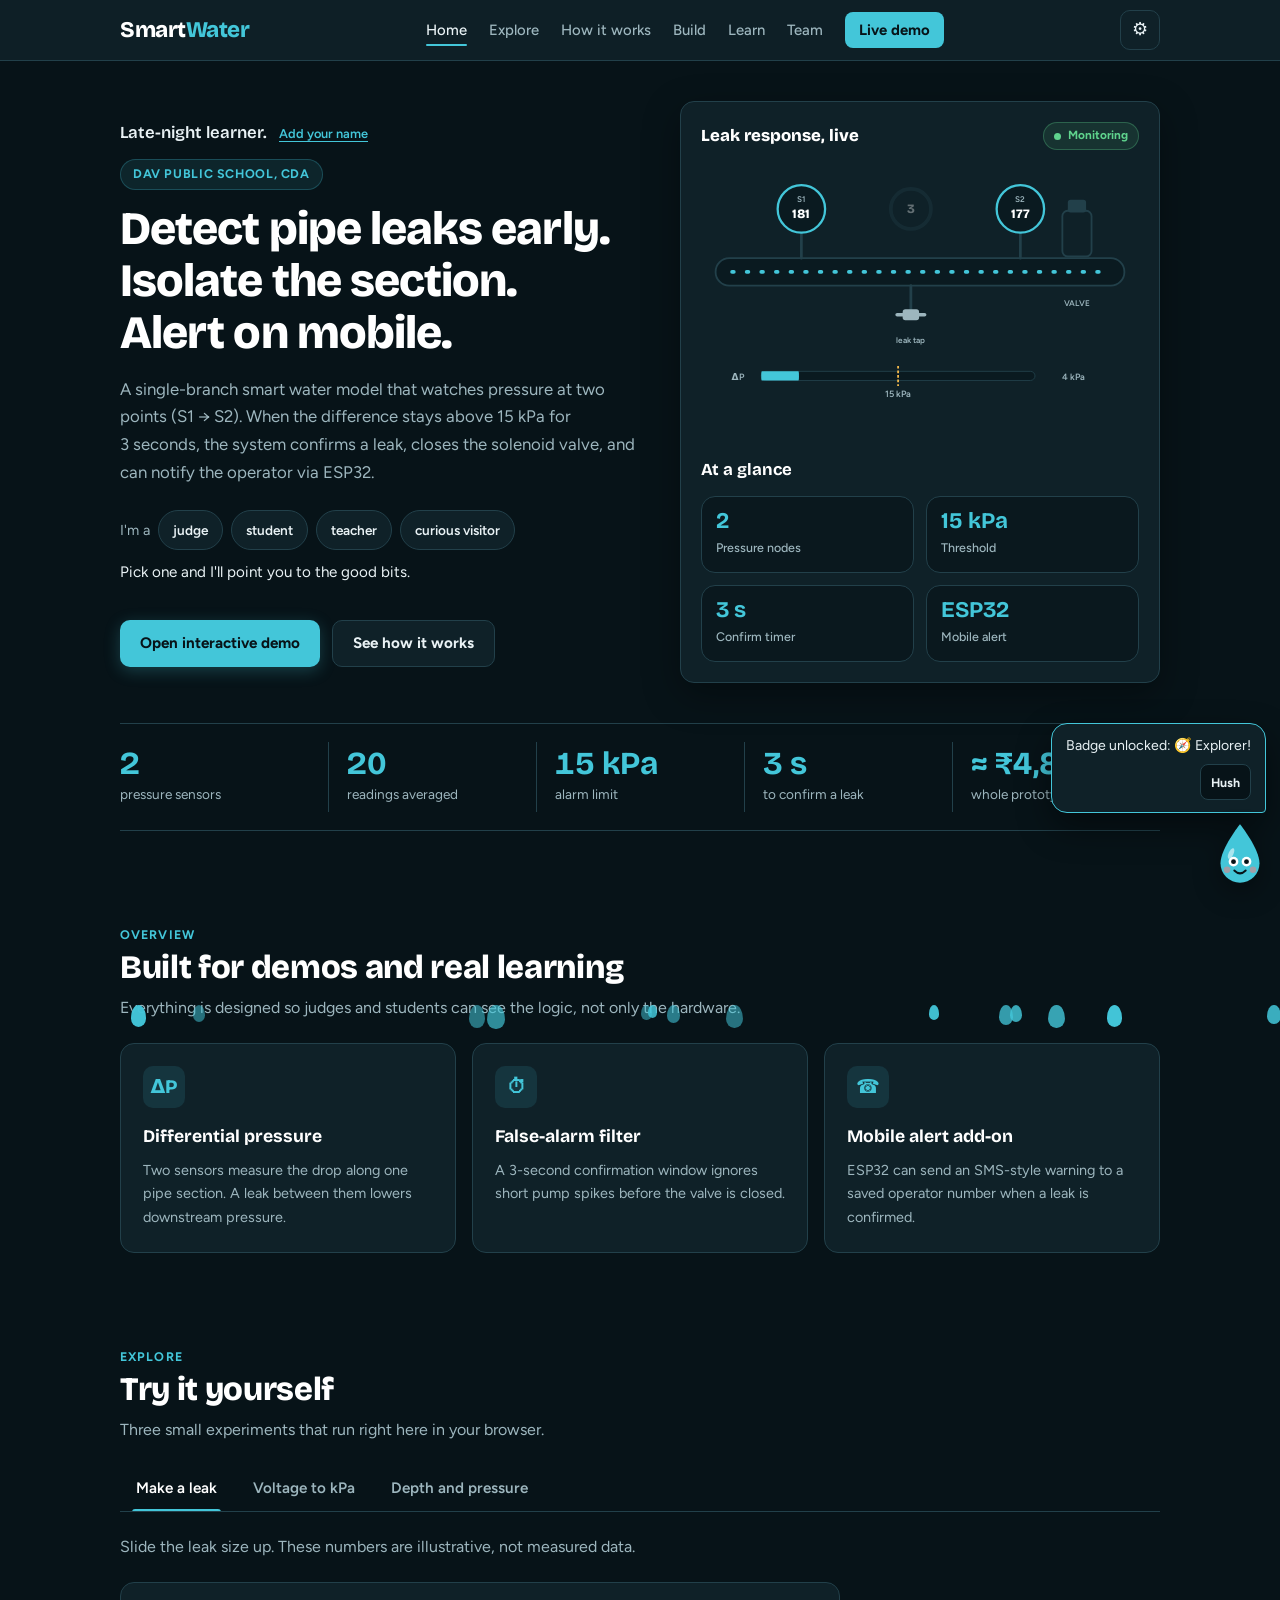
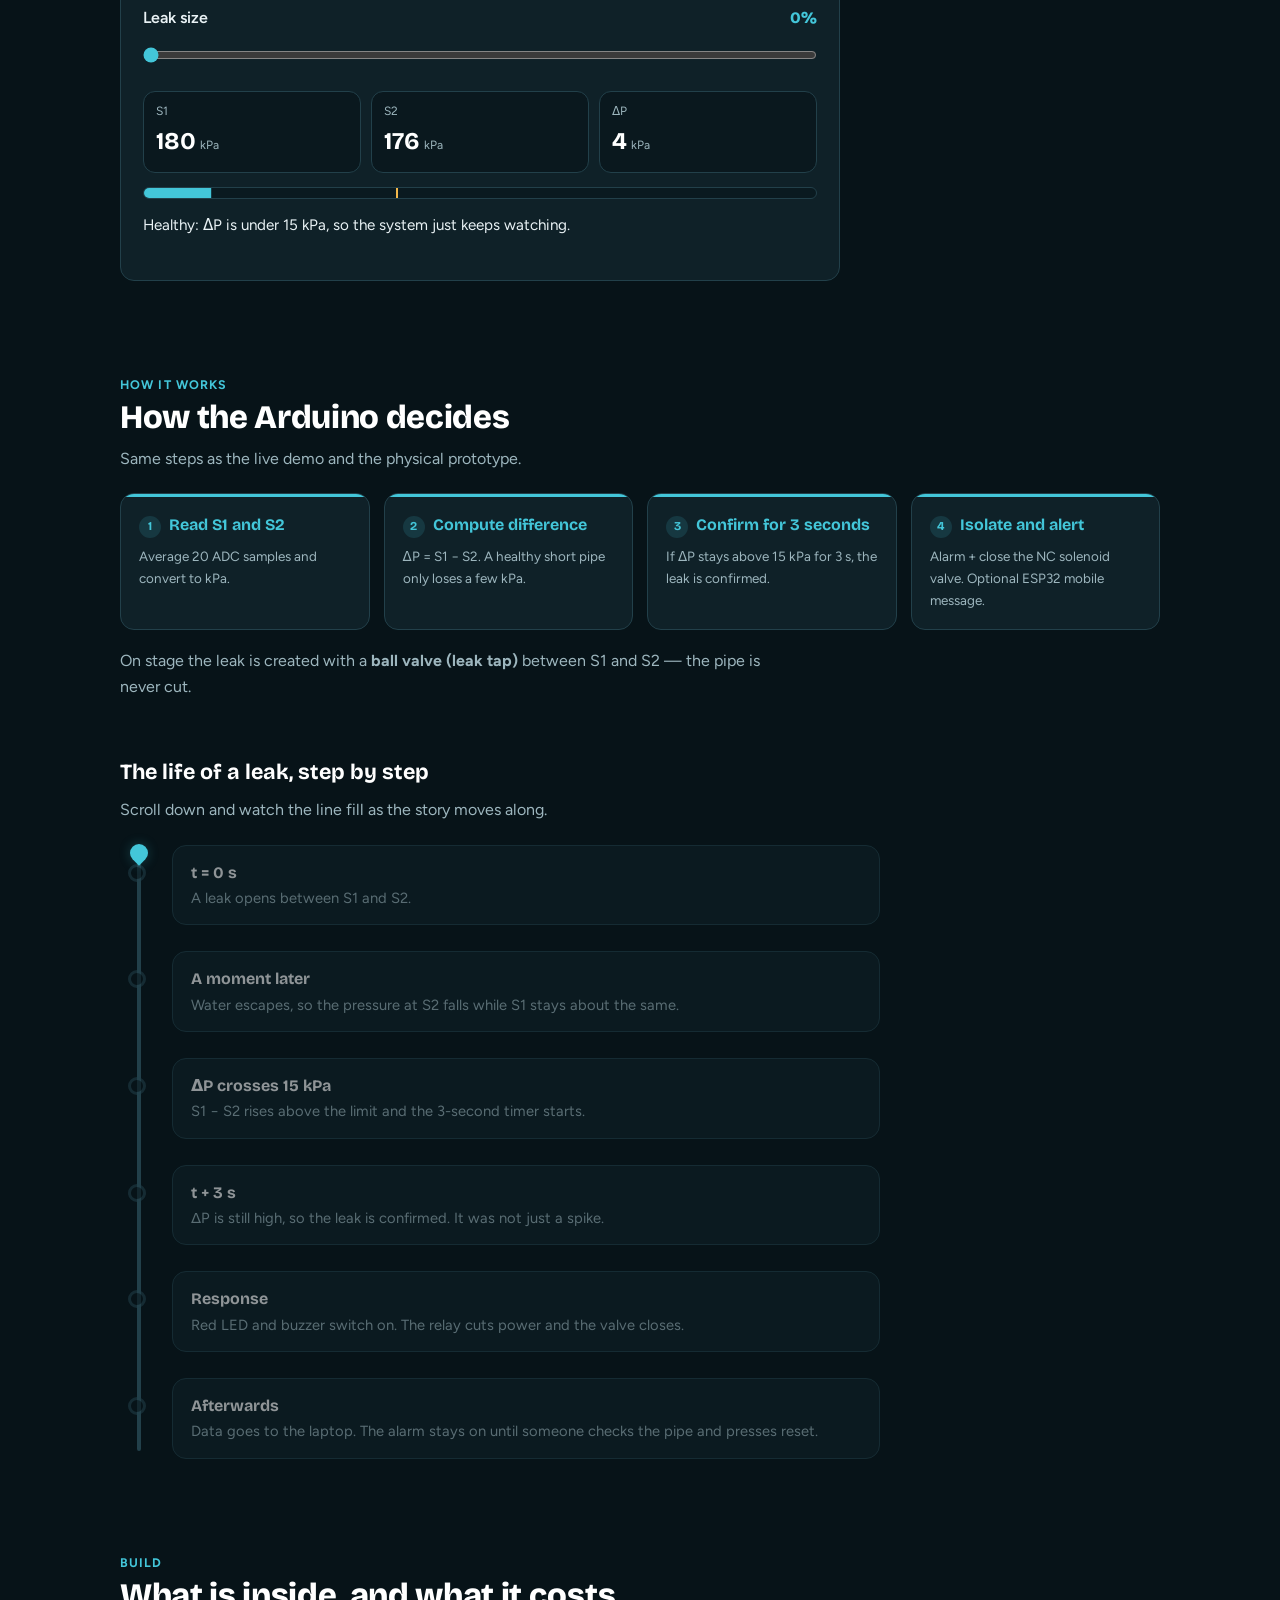
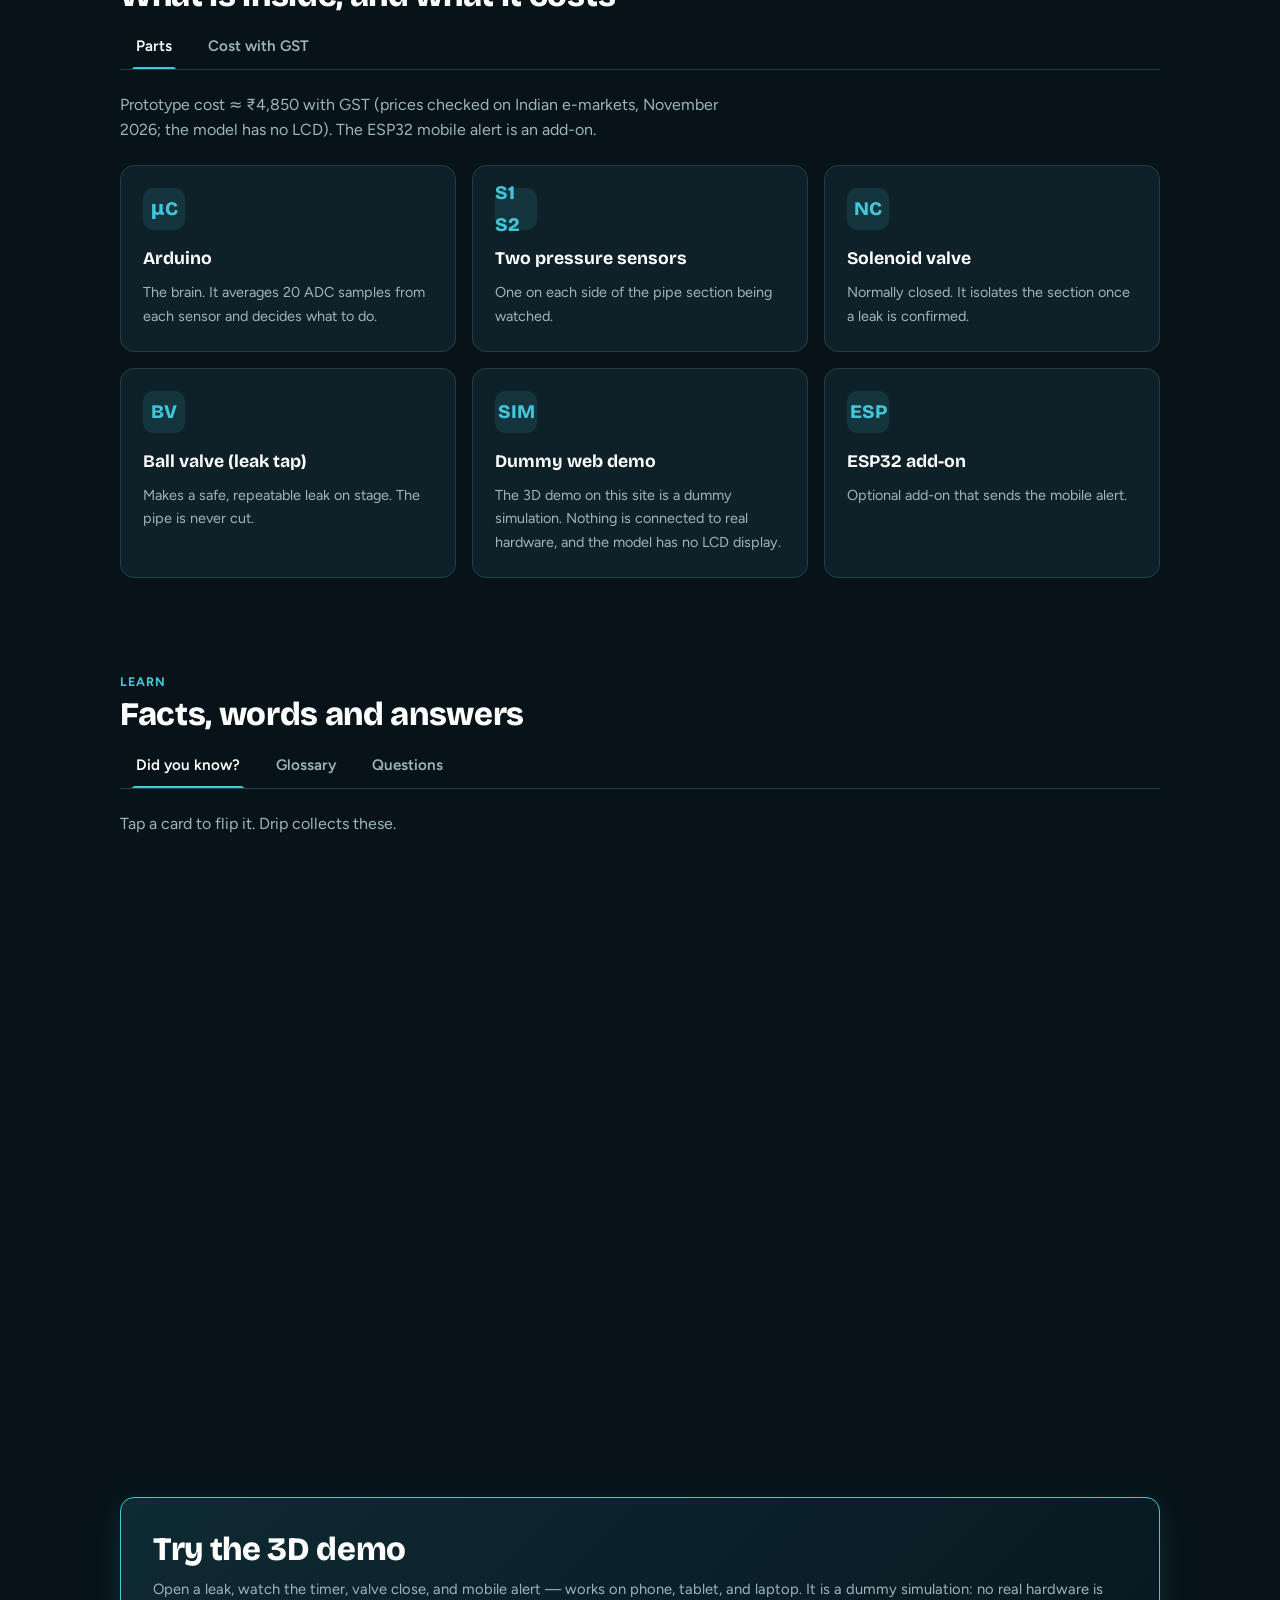
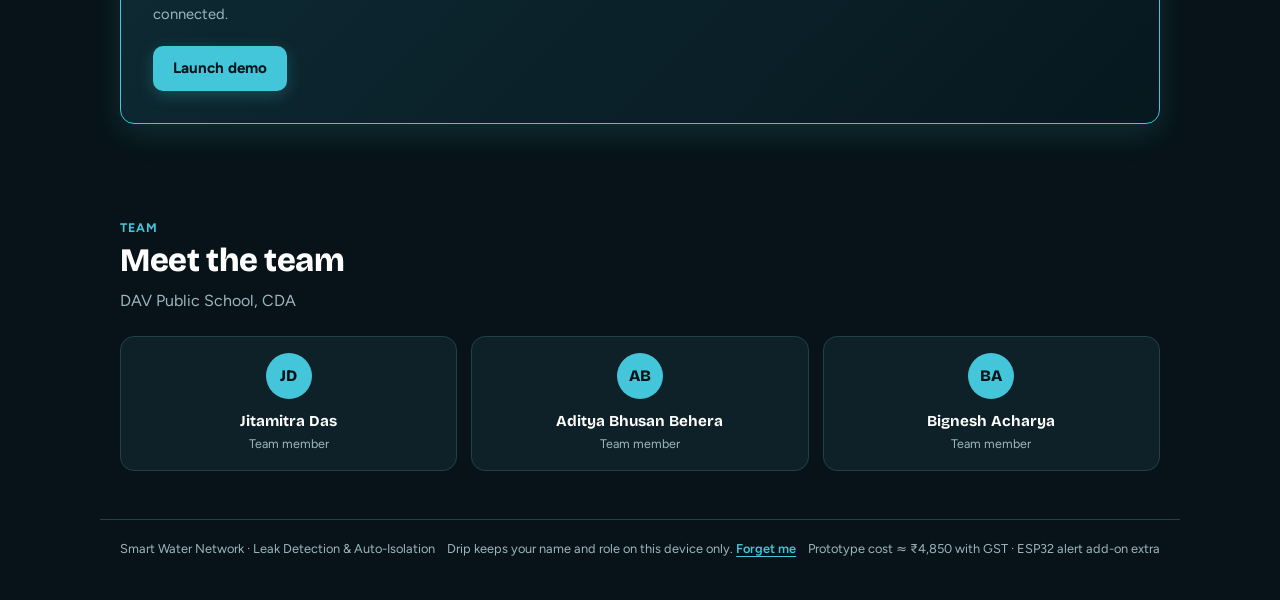
==== commit b69602c9: "Add files via upload" ====
--- a/index.html
+++ b/index.html
@@ -19,6 +19,7 @@
 h.dataset.os=/iPhone|iPad|iPod/.test(ua)||(/Macintosh/.test(ua)&&navigator.maxTouchPoints>1)?'ios':/Android/.test(ua)?'android':'other';
 h.dataset.perf=low?'low':'normal';}
 try{var a=localStorage.getItem('sw_acc');if(/^#[0-9a-f]{6}$/i.test(a))h.style.setProperty('--acc',a)}catch(e){}
+try{var mo=localStorage.getItem('sw_motion');h.dataset.motion=mo==='lively'?'lively':'calm';if(localStorage.getItem('sw_text')==='large')h.dataset.text='large'}catch(e){h.dataset.motion='calm'}
 window.__detect=set;set();})(document);
 </script>
 <link rel="preconnect" href="https://fonts.googleapis.com">
@@ -29,23 +30,27 @@
 <script src="personality.js" defer></script>
 <script src="extras.js" defer></script>
 <script src="lab.js" defer></script>
+<script src="ui.js" defer></script>
 <script src="drip-hub.js" defer></script>
 </head>
 <body class="home">
+<a class="skip" href="#main">Skip to content</a>
 <header class="site-header">
   <nav class="nav" aria-label="Main">
     <a class="logo" href="index.html">Smart<span>Water</span></a>
     <div class="nav-links">
       <a href="index.html" class="active">Home</a>
-      <a href="index.html#explore">Try it</a>
+      <a href="index.html#explore">Explore</a>
       <a href="index.html#how">How it works</a>
-      <a href="index.html#facts">Facts</a>
+      <a href="index.html#build">Build</a>
+      <a href="index.html#learn">Learn</a>
       <a href="index.html#team">Team</a>
       <a class="nav-cta" href="demo.html">Live demo</a>
     </div>
   </nav>
 </header>
 
+<main id="main">
 <section class="hero">
   <div class="hero-copy">
     <div class="greet" id="greet" hidden><span id="greetText"></span><button type="button" class="linkbtn" id="greetBtn"></button></div>
@@ -143,16 +148,7 @@
   </aside>
 </section>
 
-<div class="wave" aria-hidden="true">
-  <svg class="w1" viewBox="0 0 2400 60" preserveAspectRatio="none"><path d="M0 30Q150 0 300 30T600 30T900 30T1200 30T1500 30T1800 30T2100 30T2400 30V60H0Z"/></svg>
-  <svg class="w2" viewBox="0 0 2400 60" preserveAspectRatio="none"><path d="M0 34Q150 8 300 34T600 34T900 34T1200 34T1500 34T1800 34T2100 34T2400 34V60H0Z"/></svg>
-</div>
-<div class="ticker" aria-hidden="true"><div class="ticker-track">
-  <span>ΔP = S1 − S2</span><span>15 kPa threshold</span><span>3 s confirmation</span><span>20-sample average</span><span>Normally-closed solenoid valve</span><span>ESP32 mobile alert</span><span>Dummy 3D demo</span><span>P = ρgh</span><span>Ball-valve leak tap</span><span>The pipe is never cut</span>
-</div></div>
-
-<section class="section" id="numbers">
-  <h2>The project in five numbers</h2>
+<section class="section strip" id="numbers" aria-label="The project in five numbers">
   <div class="bignums">
     <div class="stat-big"><b data-count="2">2</b><span>pressure sensors</span></div>
     <div class="stat-big"><b data-count="20">20</b><span>readings averaged</span></div>
@@ -163,6 +159,7 @@
 </section>
 
 <section class="section" id="features">
+  <p class="kicker">Overview</p>
   <h2>Built for demos and real learning</h2>
   <p class="sub">Everything is designed so judges and students can see the logic, not only the hardware.</p>
   <div class="cards">
@@ -185,7 +182,15 @@
 </section>
 
 <section class="section" id="explore">
-  <h2>Make a leak, see what the Arduino sees</h2>
+  <p class="kicker">Explore</p>
+  <h2>Try it yourself</h2>
+  <p class="sub">Three small experiments that run right here in your browser.</p>
+  <div class="tabs" role="tablist" aria-label="Experiments">
+    <button type="button" role="tab" id="tab-leak" data-target="leak" aria-controls="leak" aria-selected="true" tabindex="0">Make a leak</button>
+    <button type="button" role="tab" id="tab-volts" data-target="volts" aria-controls="volts" aria-selected="false" tabindex="-1">Voltage to kPa</button>
+    <button type="button" role="tab" id="tab-depth" data-target="depth" aria-controls="depth" aria-selected="false" tabindex="-1">Depth and pressure</button>
+  </div>
+  <div class="tabpanel" id="leak" role="tabpanel" aria-labelledby="tab-leak">
   <p class="sub">Slide the leak size up. These numbers are illustrative, not measured data.</p>
   <div class="lab" id="lab">
     <div class="lab-top"><label for="leakRange">Leak size</label><output id="leakOut" for="leakRange">0%</output></div>
@@ -198,10 +203,8 @@
     <div class="lab-bar" aria-hidden="true"><span id="lFill"></span><i></i></div>
     <p class="lab-verdict" id="labVerdict" role="status">Healthy: ΔP is under 15 kPa, so the system just keeps watching.</p>
   </div>
-</section>
-
-<section class="section" id="volts">
-  <h2>Be the Arduino: from voltage to kPa</h2>
+  </div>
+  <div class="tabpanel" id="volts" role="tabpanel" aria-labelledby="tab-volts" hidden>
   <p class="sub">The sensor gives 0.5 V at 0 kPa and 4.5 V at 1,200 kPa (1.2 MPa). The Arduino reads that voltage as a number from 0 to 1023.</p>
   <div class="calc" id="voltCalc">
     <div class="gauge">
@@ -227,10 +230,8 @@
       <p class="lab-verdict" id="voltNote" role="status"></p>
     </div>
   </div>
-</section>
-
-<section class="section" id="depth">
-  <h2>How deep, how much pressure?</h2>
+  </div>
+  <div class="tabpanel" id="depth" role="tabpanel" aria-labelledby="tab-depth" hidden>
   <p class="sub">Fluid pressure is P = ρ g h. Pick a liquid and set the depth h.</p>
   <div class="calc" id="depthCalc">
     <div class="tank">
@@ -252,9 +253,11 @@
       <p class="lab-verdict" id="dCmp" role="status"></p>
     </div>
   </div>
+  </div>
 </section>
 
 <section class="section" id="how">
+  <p class="kicker">How it works</p>
   <h2>How the Arduino decides</h2>
   <p class="sub">Same steps as the live demo and the physical prototype.</p>
   <div class="steps">
@@ -286,10 +289,8 @@
   <p class="sub" style="margin-top:18px">
     On stage the leak is created with a <strong>ball valve (leak tap)</strong> between S1 and S2 — the pipe is never cut.
   </p>
-</section>
-
-<section class="section" id="timeline">
-  <h2>The life of a leak, step by step</h2>
+  <div id="timeline">
+    <h3 class="sub-h">The life of a leak, step by step</h3>
   <p class="sub">Scroll down and watch the line fill as the story moves along.</p>
   <ol class="tl" id="tl">
     <li class="tl-item"><span class="tl-dot"></span><b>t = 0 s</b><p>A leak opens between S1 and S2.</p></li>
@@ -299,10 +300,55 @@
     <li class="tl-item"><span class="tl-dot"></span><b>Response</b><p>Red LED and buzzer switch on. The relay cuts power and the valve closes.</p></li>
     <li class="tl-item"><span class="tl-dot"></span><b>Afterwards</b><p>Data goes to the laptop. The alarm stays on until someone checks the pipe and presses reset.</p></li>
   </ol>
-</section>
-
-<section class="section" id="facts">
-  <h2>Did you know?</h2>
+  </div>
+</section>
+
+<section class="section" id="build">
+  <p class="kicker">Build</p>
+  <h2>What is inside, and what it costs</h2>
+  <div class="tabs" role="tablist" aria-label="Build details">
+    <button type="button" role="tab" id="tab-parts" data-target="parts" aria-controls="parts" aria-selected="true" tabindex="0">Parts</button>
+    <button type="button" role="tab" id="tab-cost" data-target="cost" aria-controls="cost" aria-selected="false" tabindex="-1">Cost with GST</button>
+  </div>
+  <div class="tabpanel" id="parts" role="tabpanel" aria-labelledby="tab-parts">
+  <p class="sub">Prototype cost ≈ ₹4,850 with GST (prices checked on Indian e-markets, November 2026; the model has no LCD). The ESP32 mobile alert is an add-on.</p>
+  <div class="cards">
+    <article class="card part"><div class="icon">μC</div><h3>Arduino</h3><p>The brain. It averages 20 ADC samples from each sensor and decides what to do.</p></article>
+    <article class="card part"><div class="icon">S1 S2</div><h3>Two pressure sensors</h3><p>One on each side of the pipe section being watched.</p></article>
+    <article class="card part"><div class="icon">NC</div><h3>Solenoid valve</h3><p>Normally closed. It isolates the section once a leak is confirmed.</p></article>
+    <article class="card part"><div class="icon">BV</div><h3>Ball valve (leak tap)</h3><p>Makes a safe, repeatable leak on stage. The pipe is never cut.</p></article>
+    <article class="card part"><div class="icon">SIM</div><h3>Dummy web demo</h3><p>The 3D demo on this site is a dummy simulation. Nothing is connected to real hardware, and the model has no LCD display.</p></article>
+    <article class="card part"><div class="icon">ESP</div><h3>ESP32 add-on</h3><p>Optional add-on that sends the mobile alert.</p></article>
+  </div>
+  </div>
+  <div class="tabpanel" id="cost" role="tabpanel" aria-labelledby="tab-cost" hidden>
+  <p class="sub">Prices checked on Indian e-markets in November 2026 (Robu.in, DNA Tech India). They change often. * means a local-shop estimate that was not re-checked online.</p>
+  <div class="bars" id="bars">
+    <div class="bar" style="--v:2248"><span>2 pressure sensors (₹1,124 each)</span><i></i><b>₹2,248</b></div>
+    <div class="bar" style="--v:719"><span>12 V 3 A adapter</span><i></i><b>₹719</b></div>
+    <div class="bar" style="--v:422"><span>Arduino Uno + USB cable</span><i></i><b>₹422</b></div>
+    <div class="bar" style="--v:378"><span>12 V diaphragm pump</span><i></i><b>₹378</b></div>
+    <div class="bar" style="--v:300"><span>Base, tank, wires*</span><i></i><b>₹300</b></div>
+    <div class="bar" style="--v:231"><span>12 V normally-closed valve</span><i></i><b>₹231</b></div>
+    <div class="bar" style="--v:200"><span>Fittings*</span><i></i><b>₹200</b></div>
+    <div class="bar" style="--v:150"><span>PVC pipe*</span><i></i><b>₹150</b></div>
+    <div class="bar" style="--v:100"><span>Ball valve (leak tap)*</span><i></i><b>₹100</b></div>
+    <div class="bar" style="--v:54"><span>5 V relay module</span><i></i><b>₹54</b></div>
+    <div class="bar" style="--v:50"><span>Buzzer, LEDs, diode*</span><i></i><b>₹50</b></div>
+  </div>
+  <p class="bars-total"><b>₹4,852 added up, so about ₹4,850</b> for the whole prototype. The model has no LCD, and the ESP32 phone-alert add-on is extra.</p>
+  </div>
+</section>
+
+<section class="section" id="learn">
+  <p class="kicker">Learn</p>
+  <h2>Facts, words and answers</h2>
+  <div class="tabs" role="tablist" aria-label="Learning resources">
+    <button type="button" role="tab" id="tab-facts" data-target="facts" aria-controls="facts" aria-selected="true" tabindex="0">Did you know?</button>
+    <button type="button" role="tab" id="tab-glossary" data-target="glossary" aria-controls="glossary" aria-selected="false" tabindex="-1">Glossary</button>
+    <button type="button" role="tab" id="tab-faq" data-target="faq" aria-controls="faq" aria-selected="false" tabindex="-1">Questions</button>
+  </div>
+  <div class="tabpanel" id="facts" role="tabpanel" aria-labelledby="tab-facts">
   <p class="sub">Tap a card to flip it. Drip collects these.</p>
   <div class="flips">
     <button type="button" class="flip" aria-pressed="false"><span class="flip-in"><span class="face front"><b>One drip per second</b><small>Tap to flip</small></span><span class="face back">Over 11,000 litres wasted in a year, about 3,000 US gallons.</span></span></button>
@@ -318,42 +364,8 @@
     <button type="button" class="flip" aria-pressed="false"><span class="flip-in"><span class="face front"><b>10 m of sea water</b><small>Tap to flip</small></span><span class="face back">Every 10 m or so of sea water adds about one atmosphere (roughly 100 kPa) of pressure.</span></span></button>
     <button type="button" class="flip" aria-pressed="false"><span class="flip-in"><span class="face front"><b>Drinking with a straw</b><small>Tap to flip</small></span><span class="face back">Your mouth lowers the pressure in the straw, and the air pressure outside pushes the drink up.</span></span></button>
   </div>
-</section>
-
-<section class="section" id="parts">
-  <h2>What is inside the model</h2>
-  <p class="sub">Prototype cost ≈ ₹4,850 with GST (prices checked on Indian e-markets, November 2026; the model has no LCD). The ESP32 mobile alert is an add-on.</p>
-  <div class="cards">
-    <article class="card part"><div class="icon">μC</div><h3>Arduino</h3><p>The brain. It averages 20 ADC samples from each sensor and decides what to do.</p></article>
-    <article class="card part"><div class="icon">S1 S2</div><h3>Two pressure sensors</h3><p>One on each side of the pipe section being watched.</p></article>
-    <article class="card part"><div class="icon">NC</div><h3>Solenoid valve</h3><p>Normally closed. It isolates the section once a leak is confirmed.</p></article>
-    <article class="card part"><div class="icon">BV</div><h3>Ball valve (leak tap)</h3><p>Makes a safe, repeatable leak on stage. The pipe is never cut.</p></article>
-    <article class="card part"><div class="icon">SIM</div><h3>Dummy web demo</h3><p>The 3D demo on this site is a dummy simulation. Nothing is connected to real hardware, and the model has no LCD display.</p></article>
-    <article class="card part"><div class="icon">ESP</div><h3>ESP32 add-on</h3><p>Optional add-on that sends the mobile alert.</p></article>
-  </div>
-</section>
-
-<section class="section" id="cost">
-  <h2>What it costs, with GST</h2>
-  <p class="sub">Prices checked on Indian e-markets in November 2026 (Robu.in, DNA Tech India). They change often. * means a local-shop estimate that was not re-checked online.</p>
-  <div class="bars" id="bars">
-    <div class="bar" style="--v:2248"><span>2 pressure sensors (₹1,124 each)</span><i></i><b>₹2,248</b></div>
-    <div class="bar" style="--v:719"><span>12 V 3 A adapter</span><i></i><b>₹719</b></div>
-    <div class="bar" style="--v:422"><span>Arduino Uno + USB cable</span><i></i><b>₹422</b></div>
-    <div class="bar" style="--v:378"><span>12 V diaphragm pump</span><i></i><b>₹378</b></div>
-    <div class="bar" style="--v:300"><span>Base, tank, wires*</span><i></i><b>₹300</b></div>
-    <div class="bar" style="--v:231"><span>12 V normally-closed valve</span><i></i><b>₹231</b></div>
-    <div class="bar" style="--v:200"><span>Fittings*</span><i></i><b>₹200</b></div>
-    <div class="bar" style="--v:150"><span>PVC pipe*</span><i></i><b>₹150</b></div>
-    <div class="bar" style="--v:100"><span>Ball valve (leak tap)*</span><i></i><b>₹100</b></div>
-    <div class="bar" style="--v:54"><span>5 V relay module</span><i></i><b>₹54</b></div>
-    <div class="bar" style="--v:50"><span>Buzzer, LEDs, diode*</span><i></i><b>₹50</b></div>
-  </div>
-  <p class="bars-total"><b>₹4,852 added up, so about ₹4,850</b> for the whole prototype. The model has no LCD, and the ESP32 phone-alert add-on is extra.</p>
-</section>
-
-<section class="section" id="glossary">
-  <h2>Glossary</h2>
+  </div>
+  <div class="tabpanel" id="glossary" role="tabpanel" aria-labelledby="tab-glossary" hidden>
   <p class="sub">Tap a term to see where it appears in our project.</p>
   <div class="gloss-bar">
     <input type="search" id="glossSearch" placeholder="Search terms…" aria-label="Search the glossary">
@@ -379,10 +391,8 @@
     <button type="button" class="term" data-cat="plumbing" aria-expanded="false"><h3>Leak tap</h3><p>A ball valve between S1 and S2 that makes a safe, repeatable leak on stage.</p><span class="proj">In our project: The pipe is never cut.</span></button>
   </div>
   <p class="sub" id="glossEmpty" hidden>No matching term. Try another word.</p>
-</section>
-
-<section class="section" id="faq">
-  <h2>Questions people ask</h2>
+  </div>
+  <div class="tabpanel" id="faq" role="tabpanel" aria-labelledby="tab-faq" hidden>
   <p class="sub">Short answers. Drip can answer too: tap the droplet and choose Ask Drip.</p>
   <div class="faq">
     <details><summary>Why 15 kPa?</summary><p>A healthy short pipe only loses a few kPa between S1 and S2. 15 kPa sits clearly above that normal loss, so it trips only when something is really wrong.</p></details>
@@ -395,6 +405,7 @@
     <details><summary>Why use a normally-closed valve?</summary><p>It shuts by itself when it loses power. We feed it through the relay, so cutting that power on a leak closes it and stops the loss.</p></details>
     <details><summary>What does P = ρgh mean?</summary><p>Pressure from a liquid column equals its density (ρ) times the acceleration due to gravity (g) times its height (h). For water that is about 9.8 kPa per metre.</p></details>
   </div>
+  </div>
 </section>
 
 <section class="section">
@@ -408,7 +419,8 @@
 </section>
 
 <section class="section" id="team">
-  <h2>Team</h2>
+  <p class="kicker">Team</p>
+  <h2>Meet the team</h2>
   <p class="sub">DAV Public School, CDA</p>
   <div class="team">
     <div class="member">
@@ -428,6 +440,8 @@
     </div>
   </div>
 </section>
+
+</main>
 
 <footer class="site-footer">
   <div class="footer-inner">
--- a/styles.css
+++ b/styles.css
@@ -699,6 +699,85 @@
 .dp-pulse { width: 74px; height: 74px; margin: 6px auto 10px; border-radius: 50%; background: var(--acc); opacity: 0.85; animation: pulse 1.2s ease-in-out infinite; }
 
 @media (max-width: 700px) { .calc { grid-template-columns: 1fr; padding: 16px; } .bar { grid-template-columns: 1fr 60px; } .bar span { grid-column: 1 / -1; } .bar i { grid-column: 1; } }
+
+/* ===== DESIGN SYSTEM POLISH: calm, readable, efficient ===== */
+:root { --ink: #e9f2f5; --mut: #9db6be; --radius: 14px; --section-gap: clamp(56px, 8vw, 96px); }
+html[data-text="large"] { font-size: 112.5%; }
+body { font-size: 1rem; line-height: 1.65; }
+.nav, .hero, .section, .site-footer { max-width: 1080px; }
+.section { margin-top: var(--section-gap); }
+.skip { position: absolute; left: 12px; top: -60px; z-index: 300; padding: 10px 16px; border-radius: 10px; background: var(--acc); color: var(--acc-text); font-weight: 700; transition: top 0.2s; }
+.skip:focus { top: 12px; }
+:focus-visible { outline: 3px solid var(--acc); outline-offset: 2px; }
+
+/* headings: kicker, title, lead */
+.kicker { margin-bottom: 6px; color: var(--acc); font: 700 0.78rem var(--font-body); letter-spacing: 0.09em; text-transform: uppercase; }
+.section h2 { font-size: clamp(1.55rem, 3vw, 2.05rem); line-height: 1.2; margin-bottom: 8px; }
+.section .sub { max-width: 64ch; margin-bottom: 22px; font-size: 1rem; line-height: 1.6; }
+.sub-h { margin: 56px 0 6px; font-family: var(--font-heading); font-size: 1.35rem; color: #fff; }
+.hero h1 { font-size: clamp(2rem, 4.2vw, 2.9rem); }
+.hero p { max-width: 58ch; }
+
+/* header: lighter, quieter */
+.nav { padding: 10px 20px; gap: 12px; }
+.nav-links { gap: 22px; }
+.nav-links a { font-size: 0.93rem; }
+.settings-btn { order: 2; width: 40px; height: 40px; border-radius: 10px; border: 1px solid var(--panel-border); background: var(--panel); color: var(--ink); cursor: pointer; font-size: 1.1rem; line-height: 1; transition: border-color 0.2s; }
+.settings-btn:hover, .settings-btn[aria-expanded="true"] { border-color: var(--acc); }
+.menu-btn { order: 3; }
+.settings { position: absolute; right: 16px; top: calc(100% + 8px); z-index: 120; width: min(300px, calc(100vw - 32px)); padding: 16px; background: var(--panel); border: 1px solid var(--panel-border); border-radius: var(--radius); box-shadow: 0 18px 40px rgba(0, 0, 0, 0.5); animation: pop 0.25s var(--ease); }
+.settings[hidden] { display: none; }
+.settings h3 { margin-bottom: 10px; font-family: var(--font-heading); font-size: 1rem; color: #fff; }
+.set-row { margin-bottom: 12px; }
+.set-row > span { display: block; margin-bottom: 6px; color: var(--mut); font-size: 0.8rem; }
+.seg { display: flex; border: 1px solid var(--panel-border); border-radius: 10px; overflow: hidden; }
+.seg button { flex: 1; min-height: 38px; border: 0; background: var(--bg); color: var(--ink); font: 600 0.85rem var(--font-body); cursor: pointer; }
+.seg button + button { border-left: 1px solid var(--panel-border); }
+.seg button[aria-pressed="true"] { background: var(--acc); color: var(--acc-text); }
+.set-note { margin-top: 4px; color: var(--mut); font-size: 0.75rem; }
+
+/* tabs: fewer, calmer sections */
+.tabs { display: flex; gap: 4px; margin-bottom: 22px; border-bottom: 1px solid var(--panel-border); overflow-x: auto; scrollbar-width: none; }
+.tabs::-webkit-scrollbar { display: none; }
+.tabs [role="tab"] { position: relative; flex: none; min-height: 46px; padding: 10px 16px; border: 0; background: none; color: var(--mut); font: 600 0.95rem var(--font-body); cursor: pointer; transition: color 0.2s; }
+.tabs [role="tab"]::after { content: ""; position: absolute; left: 12px; right: 12px; bottom: -1px; height: 3px; border-radius: 3px 3px 0 0; background: var(--acc); transform: scaleX(0); transition: transform 0.3s var(--ease); }
+.tabs [role="tab"]:hover { color: var(--ink); }
+.tabs [role="tab"][aria-selected="true"] { color: #fff; }
+.tabs [role="tab"][aria-selected="true"]::after { transform: scaleX(1); }
+.tabpanel[hidden] { display: none; }
+.tabpanel { animation: fade 0.35s ease; }
+
+/* key numbers: a quiet strip instead of five boxes */
+.strip { margin-top: 40px; }
+.strip .bignums { gap: 0; padding: 18px 0; border-top: 1px solid var(--panel-border); border-bottom: 1px solid var(--panel-border); }
+.strip .stat-big { padding: 4px 18px; text-align: left; background: none; border: 0; border-left: 1px solid var(--panel-border); border-radius: 0; }
+.strip .stat-big:first-child { border-left: 0; padding-left: 0; }
+.strip .stat-big:hover { transform: none; }
+.strip .stat-big b { font-size: clamp(1.5rem, 3vw, 2rem); }
+
+/* consistent surfaces */
+.card, .lab, .calc, .tl-item, .term, .flip .face, .faq details, .step, .member, .stat, .hero-card, .cta-band { border-radius: var(--radius); }
+.card { padding: 22px; }
+.cards { gap: 16px; }
+.to-top { position: fixed; left: calc(14px + env(safe-area-inset-left, 0px)); bottom: calc(14px + env(safe-area-inset-bottom, 0px)); z-index: 80; width: 44px; height: 44px; border-radius: 50%; border: 1px solid var(--panel-border); background: var(--panel); color: var(--ink); font-size: 1.1rem; cursor: pointer; opacity: 0; transform: translateY(10px); pointer-events: none; transition: opacity 0.25s, transform 0.25s var(--ease), border-color 0.2s; }
+.to-top.show { opacity: 1; transform: none; pointer-events: auto; }
+.to-top:hover { border-color: var(--acc); }
+.drip-body { width: 52px; height: 65px; }
+
+/* CALM motion (default): keep meaningful animation, drop decoration */
+[data-motion="calm"] .bubbles, [data-motion="calm"] .cta-band::before, [data-motion="calm"] .cta-band::after { display: none; }
+[data-motion="calm"] .home .section h2::after { display: none; }
+[data-motion="calm"] .card::before { display: none; }
+[data-motion="calm"] .card:hover, [data-motion="calm"] .member:hover, [data-motion="calm"] .stat-big:hover, [data-motion="calm"] .btn-primary:hover { transform: none; }
+[data-motion="calm"] .card:hover .icon, [data-motion="calm"] .member:hover .avatar { transform: none; }
+[data-motion="calm"] .btn-primary::after { display: none; }
+[data-motion="calm"] .drip-body, [data-motion="calm"] .tank .wave, [data-motion="calm"] .scene .chip i { animation: none; }
+[data-motion="calm"] .js .rv.in { animation: rise 0.45s var(--ease) backwards; }
+[data-motion="calm"] .hero h1 .ln > span { animation-duration: 0.6s; animation-delay: calc(var(--i) * 0.07s); }
+
+@media (max-width: 860px) { .strip .bignums { display: grid; grid-template-columns: repeat(2, 1fr); gap: 12px 0; } .strip .stat-big:nth-child(odd) { border-left: 0; padding-left: 0; } }
+@media (max-width: 700px) { .section h2 { font-size: 1.5rem; } .tabs [role="tab"] { padding: 10px 12px; font-size: 0.9rem; } .nav-links { gap: 12px; } .settings { right: 8px; } }
+
 @media (prefers-reduced-motion: reduce) { .bubbles { display: none; } .tank .wave { animation: none; } .tl::after { transition: none; } }
 [data-perf="low"] .bubbles { display: none; }
 
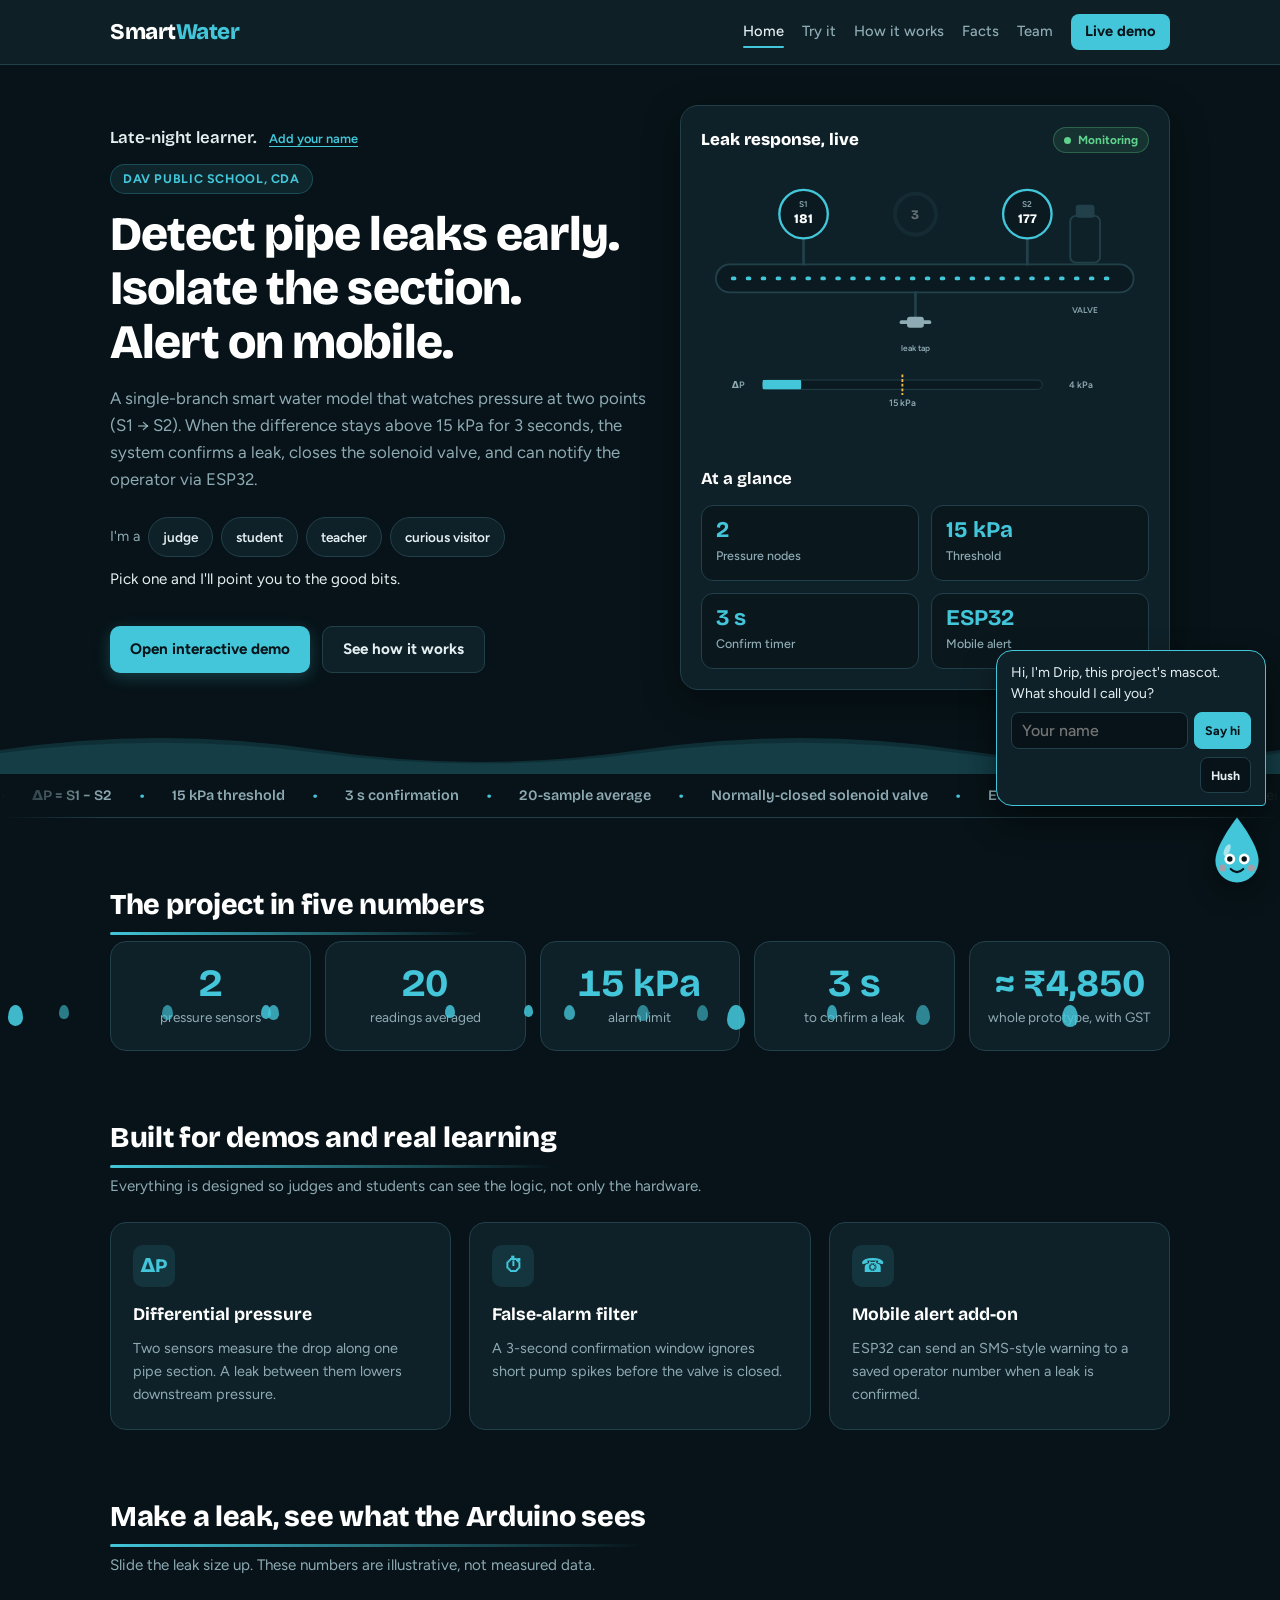
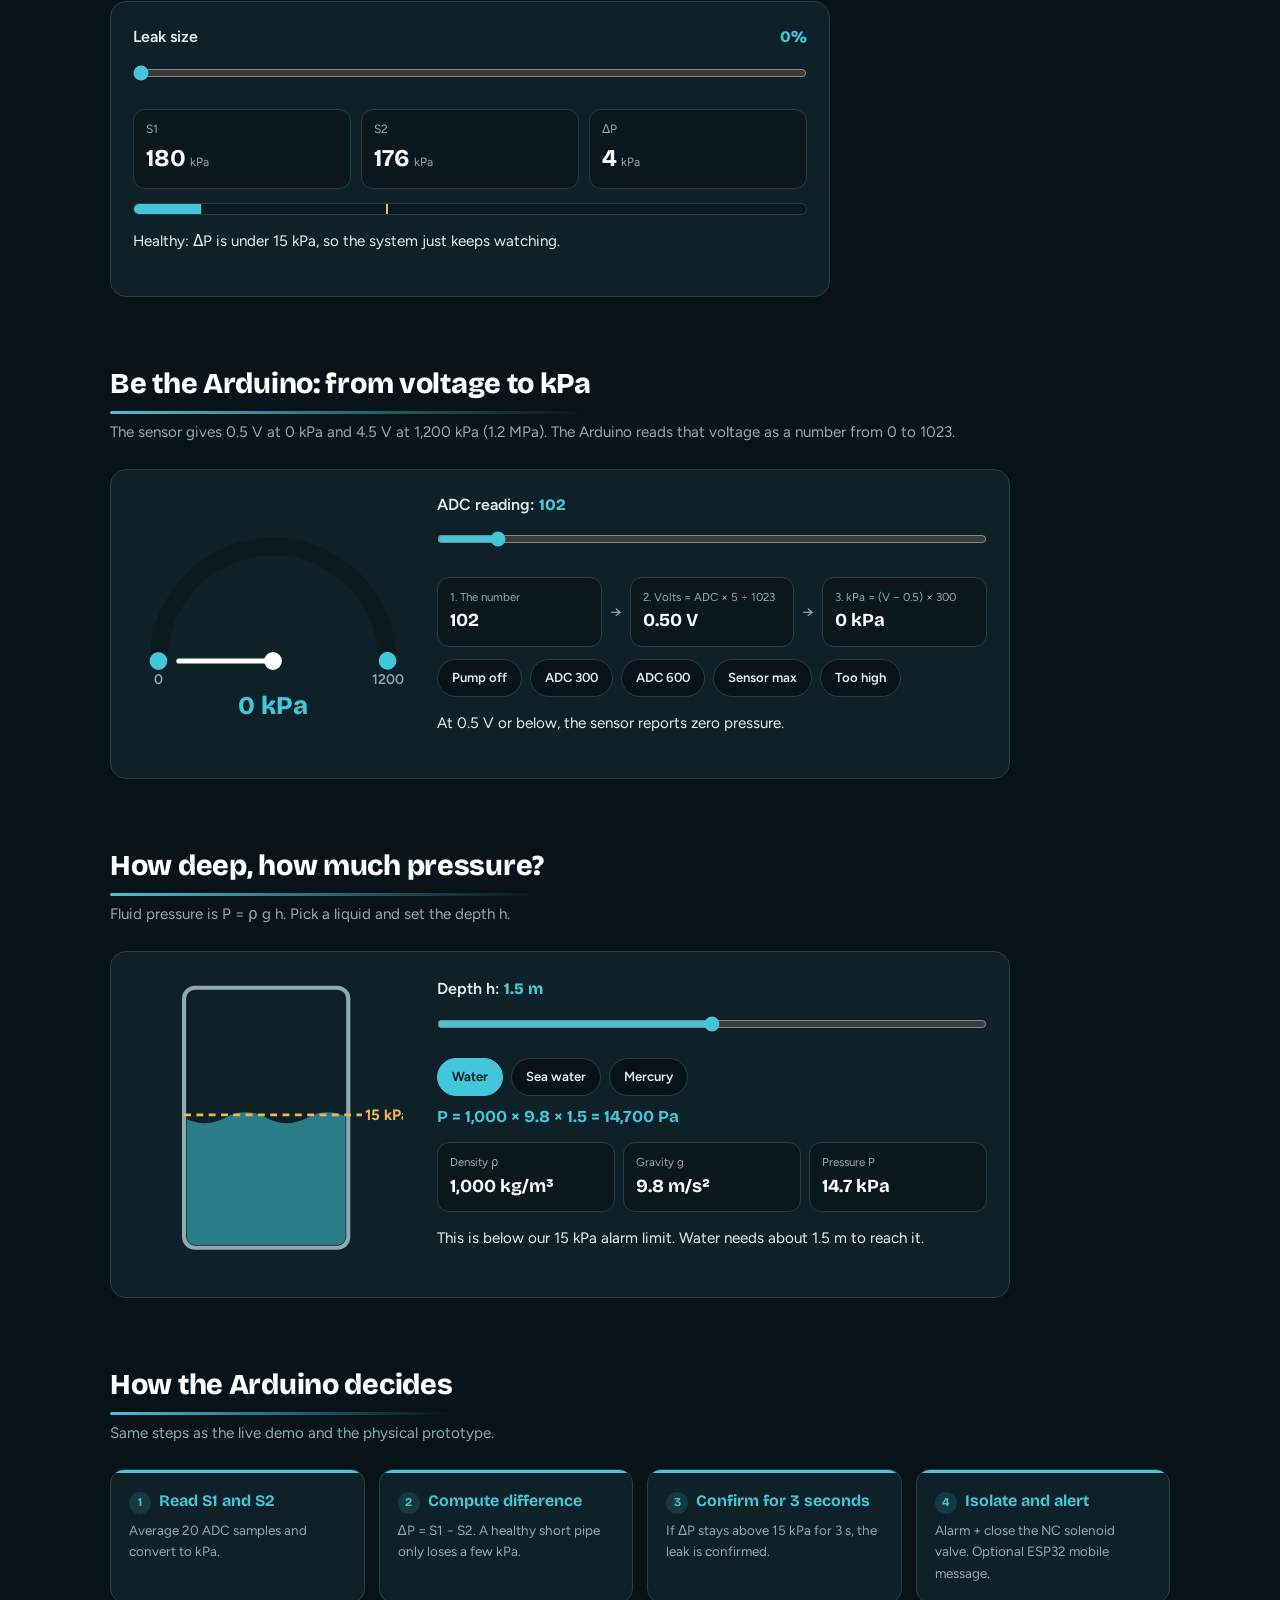
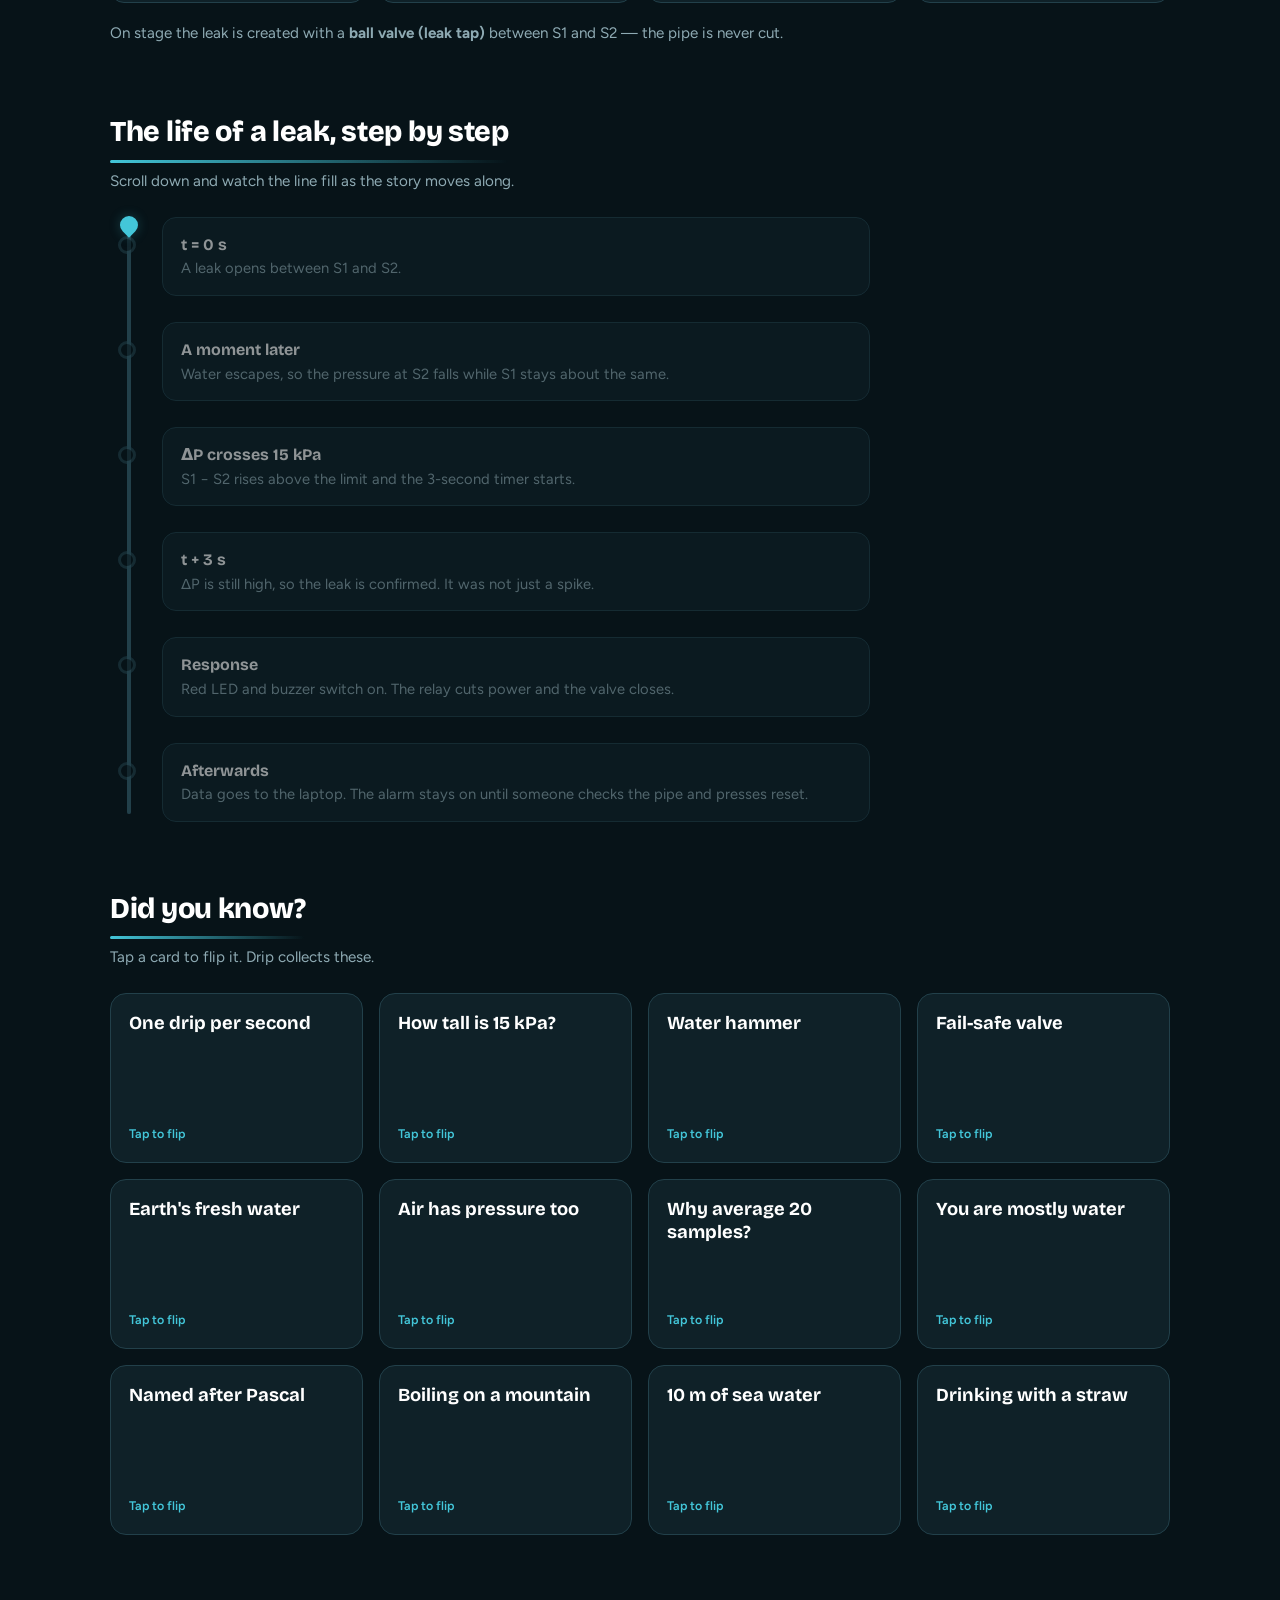
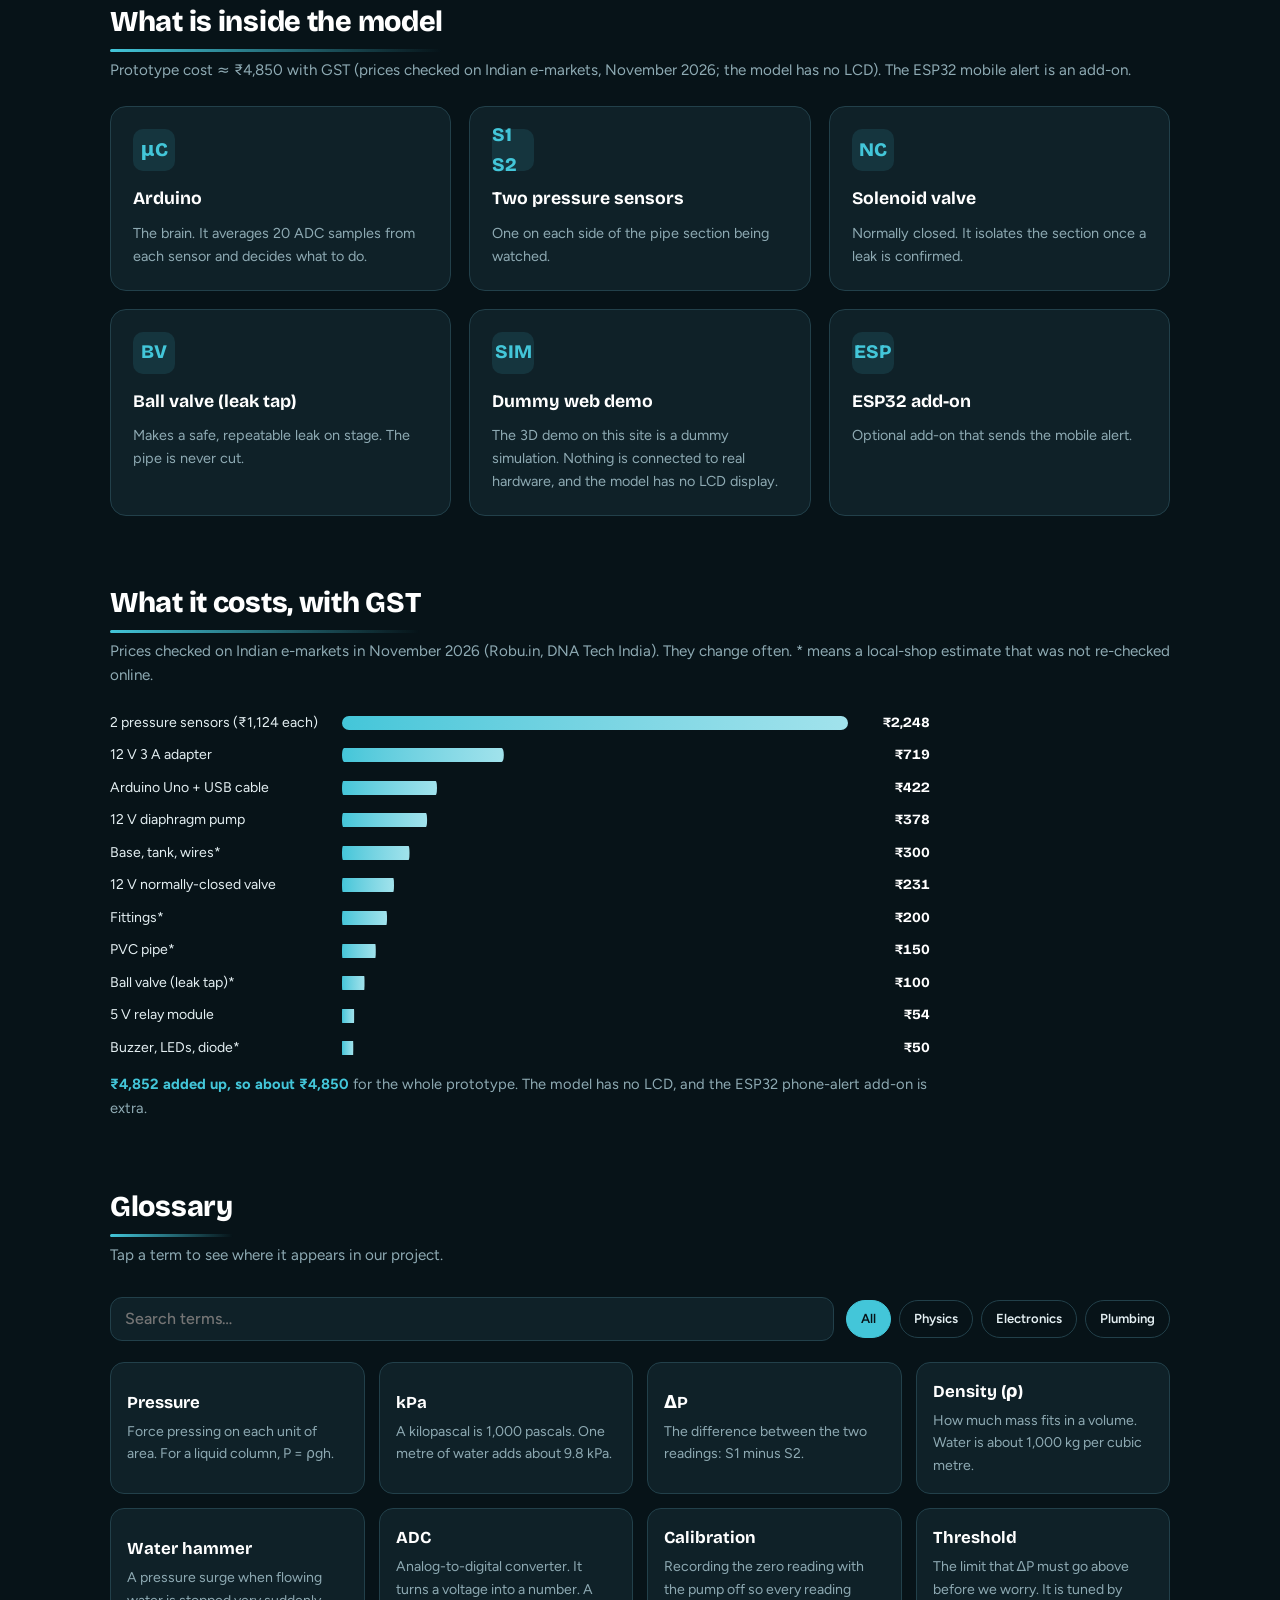
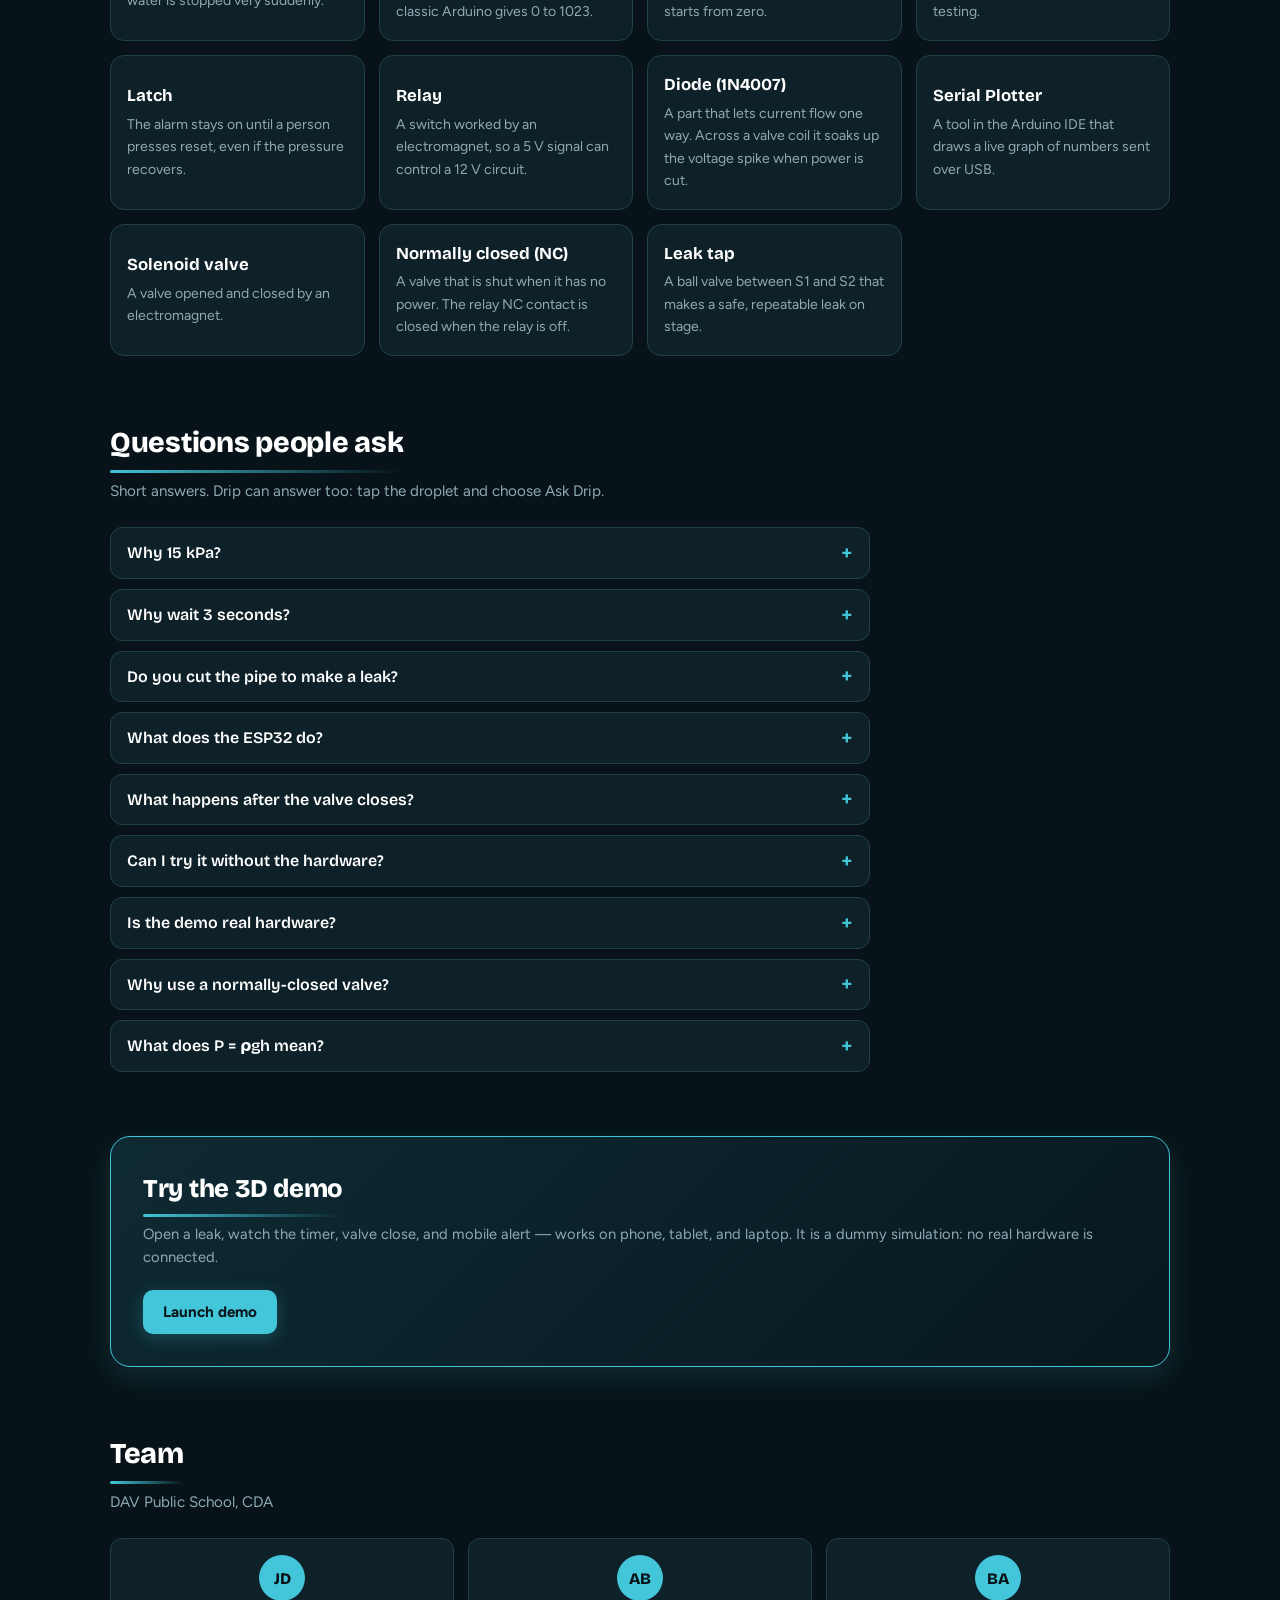
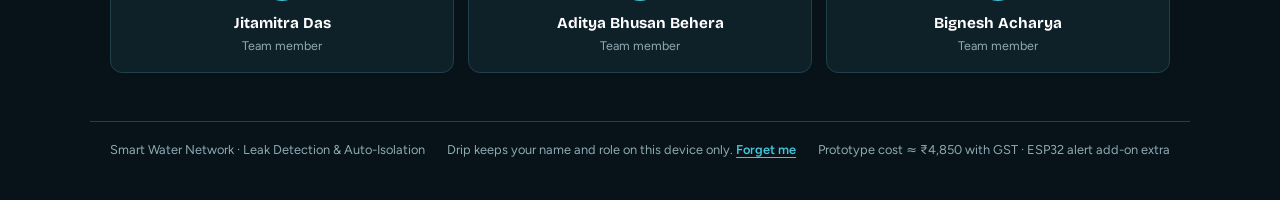
==== commit 02b63a8f: "Add files via upload" ====
--- a/index.html
+++ b/index.html
@@ -19,7 +19,6 @@
 h.dataset.os=/iPhone|iPad|iPod/.test(ua)||(/Macintosh/.test(ua)&&navigator.maxTouchPoints>1)?'ios':/Android/.test(ua)?'android':'other';
 h.dataset.perf=low?'low':'normal';}
 try{var a=localStorage.getItem('sw_acc');if(/^#[0-9a-f]{6}$/i.test(a))h.style.setProperty('--acc',a)}catch(e){}
-try{var mo=localStorage.getItem('sw_motion');h.dataset.motion=mo==='lively'?'lively':'calm';if(localStorage.getItem('sw_text')==='large')h.dataset.text='large'}catch(e){h.dataset.motion='calm'}
 window.__detect=set;set();})(document);
 </script>
 <link rel="preconnect" href="https://fonts.googleapis.com">
@@ -30,27 +29,23 @@
 <script src="personality.js" defer></script>
 <script src="extras.js" defer></script>
 <script src="lab.js" defer></script>
-<script src="ui.js" defer></script>
 <script src="drip-hub.js" defer></script>
 </head>
 <body class="home">
-<a class="skip" href="#main">Skip to content</a>
 <header class="site-header">
   <nav class="nav" aria-label="Main">
     <a class="logo" href="index.html">Smart<span>Water</span></a>
     <div class="nav-links">
       <a href="index.html" class="active">Home</a>
-      <a href="index.html#explore">Explore</a>
+      <a href="index.html#explore">Try it</a>
       <a href="index.html#how">How it works</a>
-      <a href="index.html#build">Build</a>
-      <a href="index.html#learn">Learn</a>
+      <a href="index.html#facts">Facts</a>
       <a href="index.html#team">Team</a>
       <a class="nav-cta" href="demo.html">Live demo</a>
     </div>
   </nav>
 </header>
 
-<main id="main">
 <section class="hero">
   <div class="hero-copy">
     <div class="greet" id="greet" hidden><span id="greetText"></span><button type="button" class="linkbtn" id="greetBtn"></button></div>
@@ -148,7 +143,16 @@
   </aside>
 </section>
 
-<section class="section strip" id="numbers" aria-label="The project in five numbers">
+<div class="wave" aria-hidden="true">
+  <svg class="w1" viewBox="0 0 2400 60" preserveAspectRatio="none"><path d="M0 30Q150 0 300 30T600 30T900 30T1200 30T1500 30T1800 30T2100 30T2400 30V60H0Z"/></svg>
+  <svg class="w2" viewBox="0 0 2400 60" preserveAspectRatio="none"><path d="M0 34Q150 8 300 34T600 34T900 34T1200 34T1500 34T1800 34T2100 34T2400 34V60H0Z"/></svg>
+</div>
+<div class="ticker" aria-hidden="true"><div class="ticker-track">
+  <span>ΔP = S1 − S2</span><span>15 kPa threshold</span><span>3 s confirmation</span><span>20-sample average</span><span>Normally-closed solenoid valve</span><span>ESP32 mobile alert</span><span>Dummy 3D demo</span><span>P = ρgh</span><span>Ball-valve leak tap</span><span>The pipe is never cut</span>
+</div></div>
+
+<section class="section" id="numbers">
+  <h2>The project in five numbers</h2>
   <div class="bignums">
     <div class="stat-big"><b data-count="2">2</b><span>pressure sensors</span></div>
     <div class="stat-big"><b data-count="20">20</b><span>readings averaged</span></div>
@@ -159,7 +163,6 @@
 </section>
 
 <section class="section" id="features">
-  <p class="kicker">Overview</p>
   <h2>Built for demos and real learning</h2>
   <p class="sub">Everything is designed so judges and students can see the logic, not only the hardware.</p>
   <div class="cards">
@@ -182,15 +185,7 @@
 </section>
 
 <section class="section" id="explore">
-  <p class="kicker">Explore</p>
-  <h2>Try it yourself</h2>
-  <p class="sub">Three small experiments that run right here in your browser.</p>
-  <div class="tabs" role="tablist" aria-label="Experiments">
-    <button type="button" role="tab" id="tab-leak" data-target="leak" aria-controls="leak" aria-selected="true" tabindex="0">Make a leak</button>
-    <button type="button" role="tab" id="tab-volts" data-target="volts" aria-controls="volts" aria-selected="false" tabindex="-1">Voltage to kPa</button>
-    <button type="button" role="tab" id="tab-depth" data-target="depth" aria-controls="depth" aria-selected="false" tabindex="-1">Depth and pressure</button>
-  </div>
-  <div class="tabpanel" id="leak" role="tabpanel" aria-labelledby="tab-leak">
+  <h2>Make a leak, see what the Arduino sees</h2>
   <p class="sub">Slide the leak size up. These numbers are illustrative, not measured data.</p>
   <div class="lab" id="lab">
     <div class="lab-top"><label for="leakRange">Leak size</label><output id="leakOut" for="leakRange">0%</output></div>
@@ -203,8 +198,10 @@
     <div class="lab-bar" aria-hidden="true"><span id="lFill"></span><i></i></div>
     <p class="lab-verdict" id="labVerdict" role="status">Healthy: ΔP is under 15 kPa, so the system just keeps watching.</p>
   </div>
-  </div>
-  <div class="tabpanel" id="volts" role="tabpanel" aria-labelledby="tab-volts" hidden>
+</section>
+
+<section class="section" id="volts">
+  <h2>Be the Arduino: from voltage to kPa</h2>
   <p class="sub">The sensor gives 0.5 V at 0 kPa and 4.5 V at 1,200 kPa (1.2 MPa). The Arduino reads that voltage as a number from 0 to 1023.</p>
   <div class="calc" id="voltCalc">
     <div class="gauge">
@@ -230,8 +227,10 @@
       <p class="lab-verdict" id="voltNote" role="status"></p>
     </div>
   </div>
-  </div>
-  <div class="tabpanel" id="depth" role="tabpanel" aria-labelledby="tab-depth" hidden>
+</section>
+
+<section class="section" id="depth">
+  <h2>How deep, how much pressure?</h2>
   <p class="sub">Fluid pressure is P = ρ g h. Pick a liquid and set the depth h.</p>
   <div class="calc" id="depthCalc">
     <div class="tank">
@@ -253,11 +252,9 @@
       <p class="lab-verdict" id="dCmp" role="status"></p>
     </div>
   </div>
-  </div>
 </section>
 
 <section class="section" id="how">
-  <p class="kicker">How it works</p>
   <h2>How the Arduino decides</h2>
   <p class="sub">Same steps as the live demo and the physical prototype.</p>
   <div class="steps">
@@ -289,8 +286,10 @@
   <p class="sub" style="margin-top:18px">
     On stage the leak is created with a <strong>ball valve (leak tap)</strong> between S1 and S2 — the pipe is never cut.
   </p>
-  <div id="timeline">
-    <h3 class="sub-h">The life of a leak, step by step</h3>
+</section>
+
+<section class="section" id="timeline">
+  <h2>The life of a leak, step by step</h2>
   <p class="sub">Scroll down and watch the line fill as the story moves along.</p>
   <ol class="tl" id="tl">
     <li class="tl-item"><span class="tl-dot"></span><b>t = 0 s</b><p>A leak opens between S1 and S2.</p></li>
@@ -300,55 +299,10 @@
     <li class="tl-item"><span class="tl-dot"></span><b>Response</b><p>Red LED and buzzer switch on. The relay cuts power and the valve closes.</p></li>
     <li class="tl-item"><span class="tl-dot"></span><b>Afterwards</b><p>Data goes to the laptop. The alarm stays on until someone checks the pipe and presses reset.</p></li>
   </ol>
-  </div>
-</section>
-
-<section class="section" id="build">
-  <p class="kicker">Build</p>
-  <h2>What is inside, and what it costs</h2>
-  <div class="tabs" role="tablist" aria-label="Build details">
-    <button type="button" role="tab" id="tab-parts" data-target="parts" aria-controls="parts" aria-selected="true" tabindex="0">Parts</button>
-    <button type="button" role="tab" id="tab-cost" data-target="cost" aria-controls="cost" aria-selected="false" tabindex="-1">Cost with GST</button>
-  </div>
-  <div class="tabpanel" id="parts" role="tabpanel" aria-labelledby="tab-parts">
-  <p class="sub">Prototype cost ≈ ₹4,850 with GST (prices checked on Indian e-markets, November 2026; the model has no LCD). The ESP32 mobile alert is an add-on.</p>
-  <div class="cards">
-    <article class="card part"><div class="icon">μC</div><h3>Arduino</h3><p>The brain. It averages 20 ADC samples from each sensor and decides what to do.</p></article>
-    <article class="card part"><div class="icon">S1 S2</div><h3>Two pressure sensors</h3><p>One on each side of the pipe section being watched.</p></article>
-    <article class="card part"><div class="icon">NC</div><h3>Solenoid valve</h3><p>Normally closed. It isolates the section once a leak is confirmed.</p></article>
-    <article class="card part"><div class="icon">BV</div><h3>Ball valve (leak tap)</h3><p>Makes a safe, repeatable leak on stage. The pipe is never cut.</p></article>
-    <article class="card part"><div class="icon">SIM</div><h3>Dummy web demo</h3><p>The 3D demo on this site is a dummy simulation. Nothing is connected to real hardware, and the model has no LCD display.</p></article>
-    <article class="card part"><div class="icon">ESP</div><h3>ESP32 add-on</h3><p>Optional add-on that sends the mobile alert.</p></article>
-  </div>
-  </div>
-  <div class="tabpanel" id="cost" role="tabpanel" aria-labelledby="tab-cost" hidden>
-  <p class="sub">Prices checked on Indian e-markets in November 2026 (Robu.in, DNA Tech India). They change often. * means a local-shop estimate that was not re-checked online.</p>
-  <div class="bars" id="bars">
-    <div class="bar" style="--v:2248"><span>2 pressure sensors (₹1,124 each)</span><i></i><b>₹2,248</b></div>
-    <div class="bar" style="--v:719"><span>12 V 3 A adapter</span><i></i><b>₹719</b></div>
-    <div class="bar" style="--v:422"><span>Arduino Uno + USB cable</span><i></i><b>₹422</b></div>
-    <div class="bar" style="--v:378"><span>12 V diaphragm pump</span><i></i><b>₹378</b></div>
-    <div class="bar" style="--v:300"><span>Base, tank, wires*</span><i></i><b>₹300</b></div>
-    <div class="bar" style="--v:231"><span>12 V normally-closed valve</span><i></i><b>₹231</b></div>
-    <div class="bar" style="--v:200"><span>Fittings*</span><i></i><b>₹200</b></div>
-    <div class="bar" style="--v:150"><span>PVC pipe*</span><i></i><b>₹150</b></div>
-    <div class="bar" style="--v:100"><span>Ball valve (leak tap)*</span><i></i><b>₹100</b></div>
-    <div class="bar" style="--v:54"><span>5 V relay module</span><i></i><b>₹54</b></div>
-    <div class="bar" style="--v:50"><span>Buzzer, LEDs, diode*</span><i></i><b>₹50</b></div>
-  </div>
-  <p class="bars-total"><b>₹4,852 added up, so about ₹4,850</b> for the whole prototype. The model has no LCD, and the ESP32 phone-alert add-on is extra.</p>
-  </div>
-</section>
-
-<section class="section" id="learn">
-  <p class="kicker">Learn</p>
-  <h2>Facts, words and answers</h2>
-  <div class="tabs" role="tablist" aria-label="Learning resources">
-    <button type="button" role="tab" id="tab-facts" data-target="facts" aria-controls="facts" aria-selected="true" tabindex="0">Did you know?</button>
-    <button type="button" role="tab" id="tab-glossary" data-target="glossary" aria-controls="glossary" aria-selected="false" tabindex="-1">Glossary</button>
-    <button type="button" role="tab" id="tab-faq" data-target="faq" aria-controls="faq" aria-selected="false" tabindex="-1">Questions</button>
-  </div>
-  <div class="tabpanel" id="facts" role="tabpanel" aria-labelledby="tab-facts">
+</section>
+
+<section class="section" id="facts">
+  <h2>Did you know?</h2>
   <p class="sub">Tap a card to flip it. Drip collects these.</p>
   <div class="flips">
     <button type="button" class="flip" aria-pressed="false"><span class="flip-in"><span class="face front"><b>One drip per second</b><small>Tap to flip</small></span><span class="face back">Over 11,000 litres wasted in a year, about 3,000 US gallons.</span></span></button>
@@ -364,8 +318,42 @@
     <button type="button" class="flip" aria-pressed="false"><span class="flip-in"><span class="face front"><b>10 m of sea water</b><small>Tap to flip</small></span><span class="face back">Every 10 m or so of sea water adds about one atmosphere (roughly 100 kPa) of pressure.</span></span></button>
     <button type="button" class="flip" aria-pressed="false"><span class="flip-in"><span class="face front"><b>Drinking with a straw</b><small>Tap to flip</small></span><span class="face back">Your mouth lowers the pressure in the straw, and the air pressure outside pushes the drink up.</span></span></button>
   </div>
-  </div>
-  <div class="tabpanel" id="glossary" role="tabpanel" aria-labelledby="tab-glossary" hidden>
+</section>
+
+<section class="section" id="parts">
+  <h2>What is inside the model</h2>
+  <p class="sub">Prototype cost ≈ ₹4,850 with GST (prices checked on Indian e-markets, November 2026; the model has no LCD). The ESP32 mobile alert is an add-on.</p>
+  <div class="cards">
+    <article class="card part"><div class="icon">μC</div><h3>Arduino</h3><p>The brain. It averages 20 ADC samples from each sensor and decides what to do.</p></article>
+    <article class="card part"><div class="icon">S1 S2</div><h3>Two pressure sensors</h3><p>One on each side of the pipe section being watched.</p></article>
+    <article class="card part"><div class="icon">NC</div><h3>Solenoid valve</h3><p>Normally closed. It isolates the section once a leak is confirmed.</p></article>
+    <article class="card part"><div class="icon">BV</div><h3>Ball valve (leak tap)</h3><p>Makes a safe, repeatable leak on stage. The pipe is never cut.</p></article>
+    <article class="card part"><div class="icon">SIM</div><h3>Dummy web demo</h3><p>The 3D demo on this site is a dummy simulation. Nothing is connected to real hardware, and the model has no LCD display.</p></article>
+    <article class="card part"><div class="icon">ESP</div><h3>ESP32 add-on</h3><p>Optional add-on that sends the mobile alert.</p></article>
+  </div>
+</section>
+
+<section class="section" id="cost">
+  <h2>What it costs, with GST</h2>
+  <p class="sub">Prices checked on Indian e-markets in November 2026 (Robu.in, DNA Tech India). They change often. * means a local-shop estimate that was not re-checked online.</p>
+  <div class="bars" id="bars">
+    <div class="bar" style="--v:2248"><span>2 pressure sensors (₹1,124 each)</span><i></i><b>₹2,248</b></div>
+    <div class="bar" style="--v:719"><span>12 V 3 A adapter</span><i></i><b>₹719</b></div>
+    <div class="bar" style="--v:422"><span>Arduino Uno + USB cable</span><i></i><b>₹422</b></div>
+    <div class="bar" style="--v:378"><span>12 V diaphragm pump</span><i></i><b>₹378</b></div>
+    <div class="bar" style="--v:300"><span>Base, tank, wires*</span><i></i><b>₹300</b></div>
+    <div class="bar" style="--v:231"><span>12 V normally-closed valve</span><i></i><b>₹231</b></div>
+    <div class="bar" style="--v:200"><span>Fittings*</span><i></i><b>₹200</b></div>
+    <div class="bar" style="--v:150"><span>PVC pipe*</span><i></i><b>₹150</b></div>
+    <div class="bar" style="--v:100"><span>Ball valve (leak tap)*</span><i></i><b>₹100</b></div>
+    <div class="bar" style="--v:54"><span>5 V relay module</span><i></i><b>₹54</b></div>
+    <div class="bar" style="--v:50"><span>Buzzer, LEDs, diode*</span><i></i><b>₹50</b></div>
+  </div>
+  <p class="bars-total"><b>₹4,852 added up, so about ₹4,850</b> for the whole prototype. The model has no LCD, and the ESP32 phone-alert add-on is extra.</p>
+</section>
+
+<section class="section" id="glossary">
+  <h2>Glossary</h2>
   <p class="sub">Tap a term to see where it appears in our project.</p>
   <div class="gloss-bar">
     <input type="search" id="glossSearch" placeholder="Search terms…" aria-label="Search the glossary">
@@ -391,8 +379,10 @@
     <button type="button" class="term" data-cat="plumbing" aria-expanded="false"><h3>Leak tap</h3><p>A ball valve between S1 and S2 that makes a safe, repeatable leak on stage.</p><span class="proj">In our project: The pipe is never cut.</span></button>
   </div>
   <p class="sub" id="glossEmpty" hidden>No matching term. Try another word.</p>
-  </div>
-  <div class="tabpanel" id="faq" role="tabpanel" aria-labelledby="tab-faq" hidden>
+</section>
+
+<section class="section" id="faq">
+  <h2>Questions people ask</h2>
   <p class="sub">Short answers. Drip can answer too: tap the droplet and choose Ask Drip.</p>
   <div class="faq">
     <details><summary>Why 15 kPa?</summary><p>A healthy short pipe only loses a few kPa between S1 and S2. 15 kPa sits clearly above that normal loss, so it trips only when something is really wrong.</p></details>
@@ -405,7 +395,6 @@
     <details><summary>Why use a normally-closed valve?</summary><p>It shuts by itself when it loses power. We feed it through the relay, so cutting that power on a leak closes it and stops the loss.</p></details>
     <details><summary>What does P = ρgh mean?</summary><p>Pressure from a liquid column equals its density (ρ) times the acceleration due to gravity (g) times its height (h). For water that is about 9.8 kPa per metre.</p></details>
   </div>
-  </div>
 </section>
 
 <section class="section">
@@ -419,8 +408,7 @@
 </section>
 
 <section class="section" id="team">
-  <p class="kicker">Team</p>
-  <h2>Meet the team</h2>
+  <h2>Team</h2>
   <p class="sub">DAV Public School, CDA</p>
   <div class="team">
     <div class="member">
@@ -440,8 +428,6 @@
     </div>
   </div>
 </section>
-
-</main>
 
 <footer class="site-footer">
   <div class="footer-inner">
--- a/styles.css
+++ b/styles.css
@@ -699,85 +699,6 @@
 .dp-pulse { width: 74px; height: 74px; margin: 6px auto 10px; border-radius: 50%; background: var(--acc); opacity: 0.85; animation: pulse 1.2s ease-in-out infinite; }
 
 @media (max-width: 700px) { .calc { grid-template-columns: 1fr; padding: 16px; } .bar { grid-template-columns: 1fr 60px; } .bar span { grid-column: 1 / -1; } .bar i { grid-column: 1; } }
-
-/* ===== DESIGN SYSTEM POLISH: calm, readable, efficient ===== */
-:root { --ink: #e9f2f5; --mut: #9db6be; --radius: 14px; --section-gap: clamp(56px, 8vw, 96px); }
-html[data-text="large"] { font-size: 112.5%; }
-body { font-size: 1rem; line-height: 1.65; }
-.nav, .hero, .section, .site-footer { max-width: 1080px; }
-.section { margin-top: var(--section-gap); }
-.skip { position: absolute; left: 12px; top: -60px; z-index: 300; padding: 10px 16px; border-radius: 10px; background: var(--acc); color: var(--acc-text); font-weight: 700; transition: top 0.2s; }
-.skip:focus { top: 12px; }
-:focus-visible { outline: 3px solid var(--acc); outline-offset: 2px; }
-
-/* headings: kicker, title, lead */
-.kicker { margin-bottom: 6px; color: var(--acc); font: 700 0.78rem var(--font-body); letter-spacing: 0.09em; text-transform: uppercase; }
-.section h2 { font-size: clamp(1.55rem, 3vw, 2.05rem); line-height: 1.2; margin-bottom: 8px; }
-.section .sub { max-width: 64ch; margin-bottom: 22px; font-size: 1rem; line-height: 1.6; }
-.sub-h { margin: 56px 0 6px; font-family: var(--font-heading); font-size: 1.35rem; color: #fff; }
-.hero h1 { font-size: clamp(2rem, 4.2vw, 2.9rem); }
-.hero p { max-width: 58ch; }
-
-/* header: lighter, quieter */
-.nav { padding: 10px 20px; gap: 12px; }
-.nav-links { gap: 22px; }
-.nav-links a { font-size: 0.93rem; }
-.settings-btn { order: 2; width: 40px; height: 40px; border-radius: 10px; border: 1px solid var(--panel-border); background: var(--panel); color: var(--ink); cursor: pointer; font-size: 1.1rem; line-height: 1; transition: border-color 0.2s; }
-.settings-btn:hover, .settings-btn[aria-expanded="true"] { border-color: var(--acc); }
-.menu-btn { order: 3; }
-.settings { position: absolute; right: 16px; top: calc(100% + 8px); z-index: 120; width: min(300px, calc(100vw - 32px)); padding: 16px; background: var(--panel); border: 1px solid var(--panel-border); border-radius: var(--radius); box-shadow: 0 18px 40px rgba(0, 0, 0, 0.5); animation: pop 0.25s var(--ease); }
-.settings[hidden] { display: none; }
-.settings h3 { margin-bottom: 10px; font-family: var(--font-heading); font-size: 1rem; color: #fff; }
-.set-row { margin-bottom: 12px; }
-.set-row > span { display: block; margin-bottom: 6px; color: var(--mut); font-size: 0.8rem; }
-.seg { display: flex; border: 1px solid var(--panel-border); border-radius: 10px; overflow: hidden; }
-.seg button { flex: 1; min-height: 38px; border: 0; background: var(--bg); color: var(--ink); font: 600 0.85rem var(--font-body); cursor: pointer; }
-.seg button + button { border-left: 1px solid var(--panel-border); }
-.seg button[aria-pressed="true"] { background: var(--acc); color: var(--acc-text); }
-.set-note { margin-top: 4px; color: var(--mut); font-size: 0.75rem; }
-
-/* tabs: fewer, calmer sections */
-.tabs { display: flex; gap: 4px; margin-bottom: 22px; border-bottom: 1px solid var(--panel-border); overflow-x: auto; scrollbar-width: none; }
-.tabs::-webkit-scrollbar { display: none; }
-.tabs [role="tab"] { position: relative; flex: none; min-height: 46px; padding: 10px 16px; border: 0; background: none; color: var(--mut); font: 600 0.95rem var(--font-body); cursor: pointer; transition: color 0.2s; }
-.tabs [role="tab"]::after { content: ""; position: absolute; left: 12px; right: 12px; bottom: -1px; height: 3px; border-radius: 3px 3px 0 0; background: var(--acc); transform: scaleX(0); transition: transform 0.3s var(--ease); }
-.tabs [role="tab"]:hover { color: var(--ink); }
-.tabs [role="tab"][aria-selected="true"] { color: #fff; }
-.tabs [role="tab"][aria-selected="true"]::after { transform: scaleX(1); }
-.tabpanel[hidden] { display: none; }
-.tabpanel { animation: fade 0.35s ease; }
-
-/* key numbers: a quiet strip instead of five boxes */
-.strip { margin-top: 40px; }
-.strip .bignums { gap: 0; padding: 18px 0; border-top: 1px solid var(--panel-border); border-bottom: 1px solid var(--panel-border); }
-.strip .stat-big { padding: 4px 18px; text-align: left; background: none; border: 0; border-left: 1px solid var(--panel-border); border-radius: 0; }
-.strip .stat-big:first-child { border-left: 0; padding-left: 0; }
-.strip .stat-big:hover { transform: none; }
-.strip .stat-big b { font-size: clamp(1.5rem, 3vw, 2rem); }
-
-/* consistent surfaces */
-.card, .lab, .calc, .tl-item, .term, .flip .face, .faq details, .step, .member, .stat, .hero-card, .cta-band { border-radius: var(--radius); }
-.card { padding: 22px; }
-.cards { gap: 16px; }
-.to-top { position: fixed; left: calc(14px + env(safe-area-inset-left, 0px)); bottom: calc(14px + env(safe-area-inset-bottom, 0px)); z-index: 80; width: 44px; height: 44px; border-radius: 50%; border: 1px solid var(--panel-border); background: var(--panel); color: var(--ink); font-size: 1.1rem; cursor: pointer; opacity: 0; transform: translateY(10px); pointer-events: none; transition: opacity 0.25s, transform 0.25s var(--ease), border-color 0.2s; }
-.to-top.show { opacity: 1; transform: none; pointer-events: auto; }
-.to-top:hover { border-color: var(--acc); }
-.drip-body { width: 52px; height: 65px; }
-
-/* CALM motion (default): keep meaningful animation, drop decoration */
-[data-motion="calm"] .bubbles, [data-motion="calm"] .cta-band::before, [data-motion="calm"] .cta-band::after { display: none; }
-[data-motion="calm"] .home .section h2::after { display: none; }
-[data-motion="calm"] .card::before { display: none; }
-[data-motion="calm"] .card:hover, [data-motion="calm"] .member:hover, [data-motion="calm"] .stat-big:hover, [data-motion="calm"] .btn-primary:hover { transform: none; }
-[data-motion="calm"] .card:hover .icon, [data-motion="calm"] .member:hover .avatar { transform: none; }
-[data-motion="calm"] .btn-primary::after { display: none; }
-[data-motion="calm"] .drip-body, [data-motion="calm"] .tank .wave, [data-motion="calm"] .scene .chip i { animation: none; }
-[data-motion="calm"] .js .rv.in { animation: rise 0.45s var(--ease) backwards; }
-[data-motion="calm"] .hero h1 .ln > span { animation-duration: 0.6s; animation-delay: calc(var(--i) * 0.07s); }
-
-@media (max-width: 860px) { .strip .bignums { display: grid; grid-template-columns: repeat(2, 1fr); gap: 12px 0; } .strip .stat-big:nth-child(odd) { border-left: 0; padding-left: 0; } }
-@media (max-width: 700px) { .section h2 { font-size: 1.5rem; } .tabs [role="tab"] { padding: 10px 12px; font-size: 0.9rem; } .nav-links { gap: 12px; } .settings { right: 8px; } }
-
 @media (prefers-reduced-motion: reduce) { .bubbles { display: none; } .tank .wave { animation: none; } .tl::after { transition: none; } }
 [data-perf="low"] .bubbles { display: none; }
 
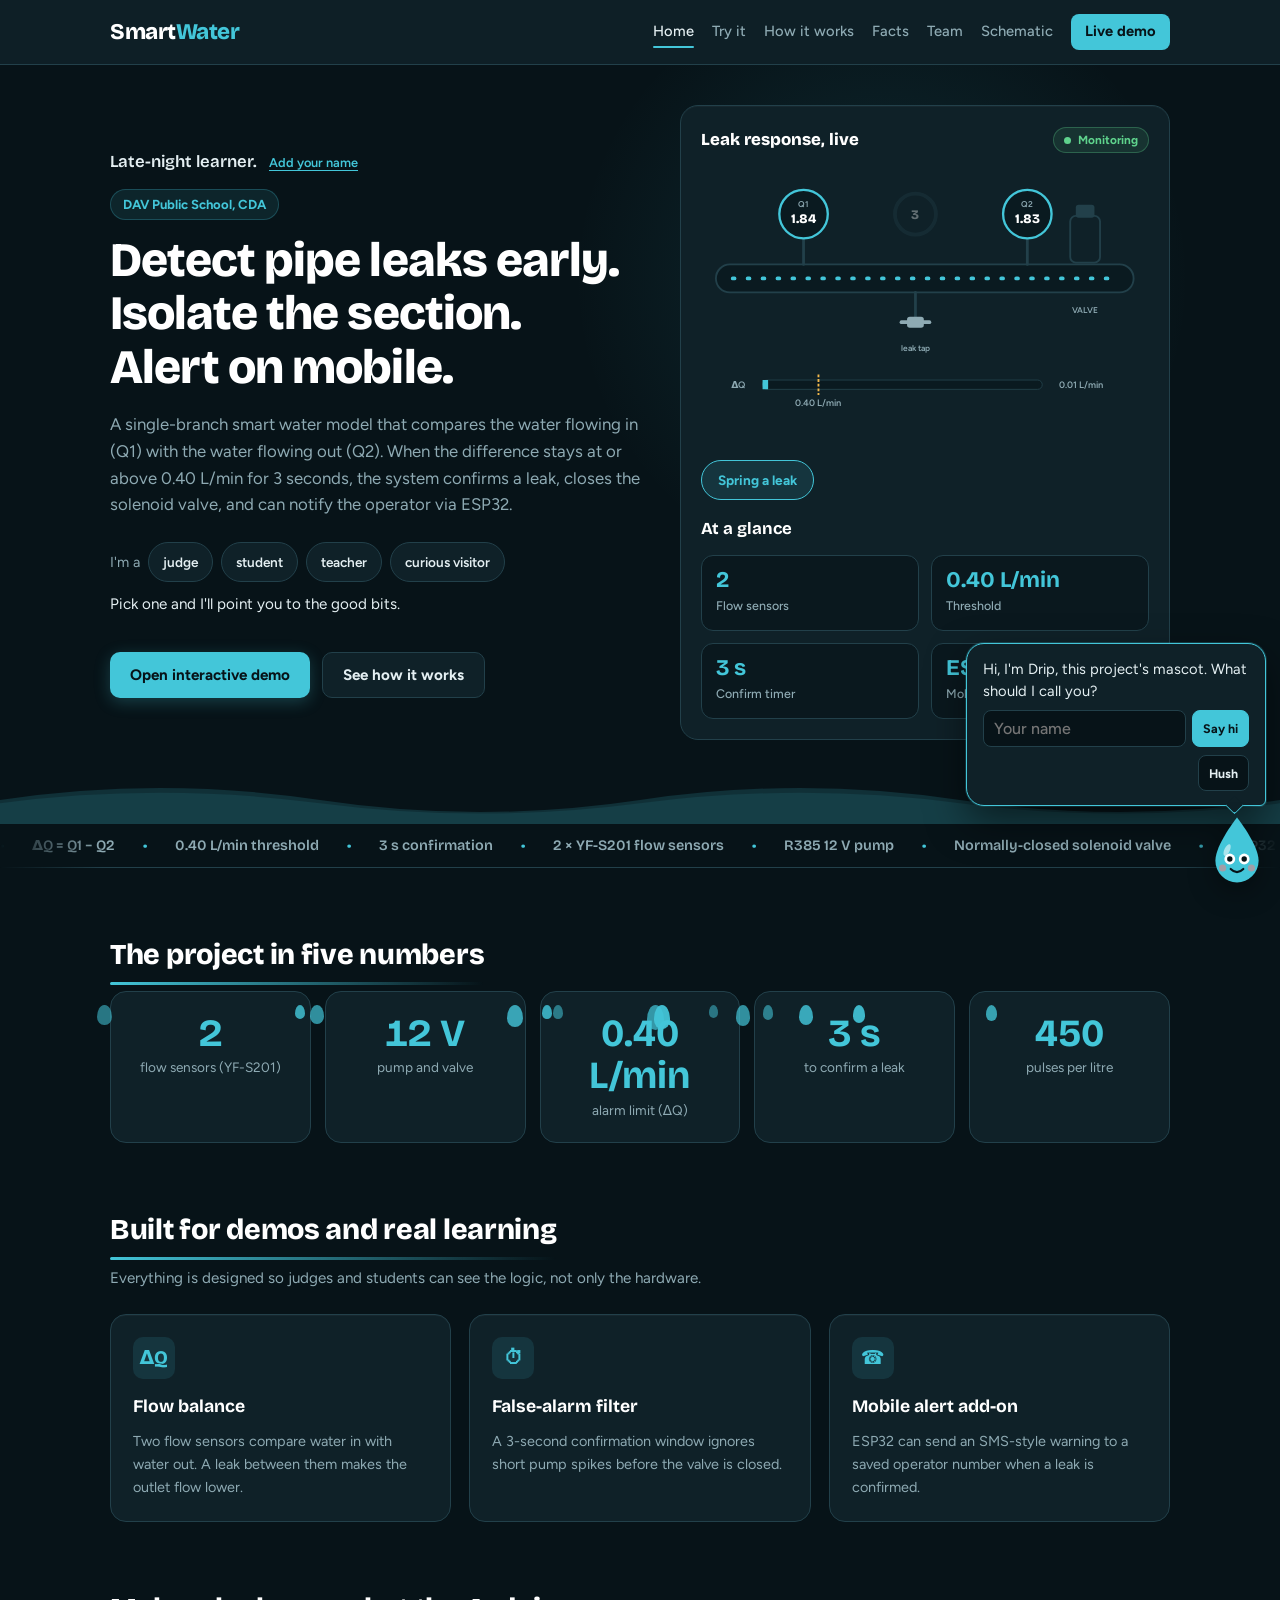
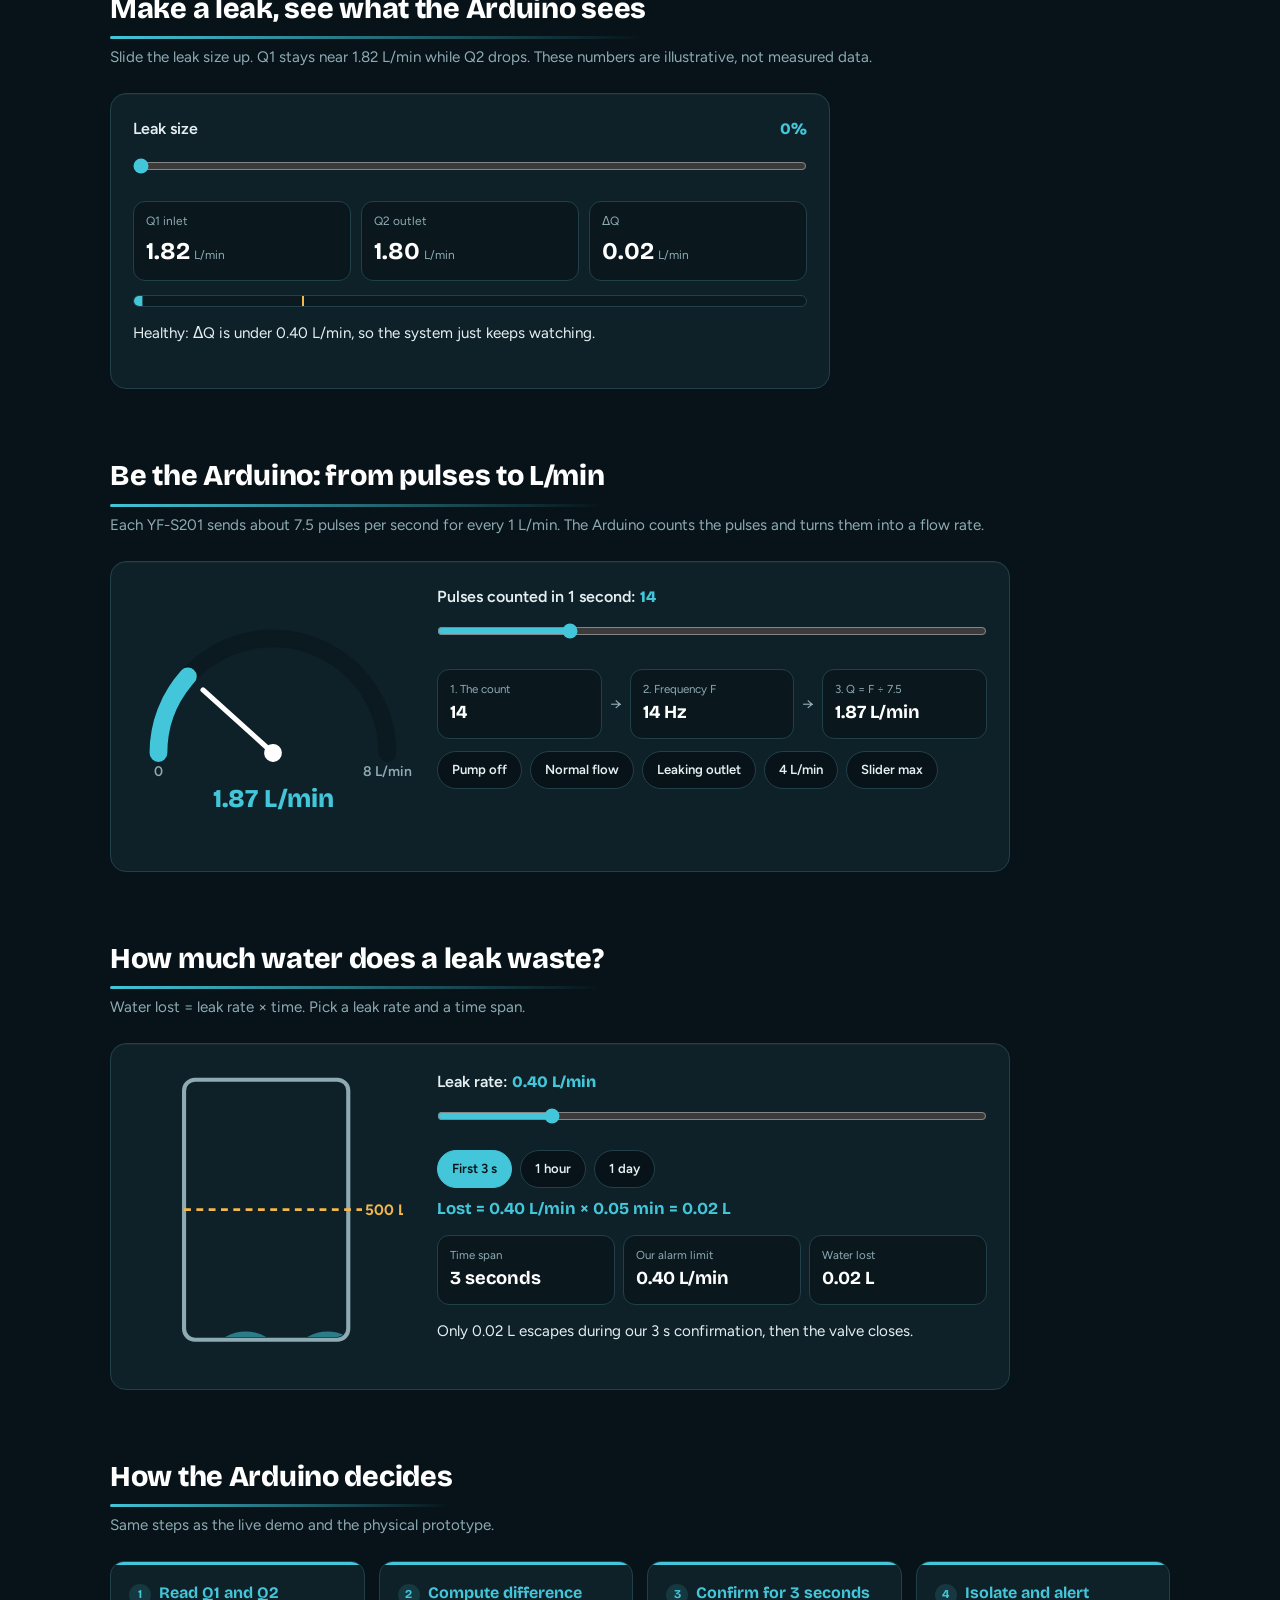
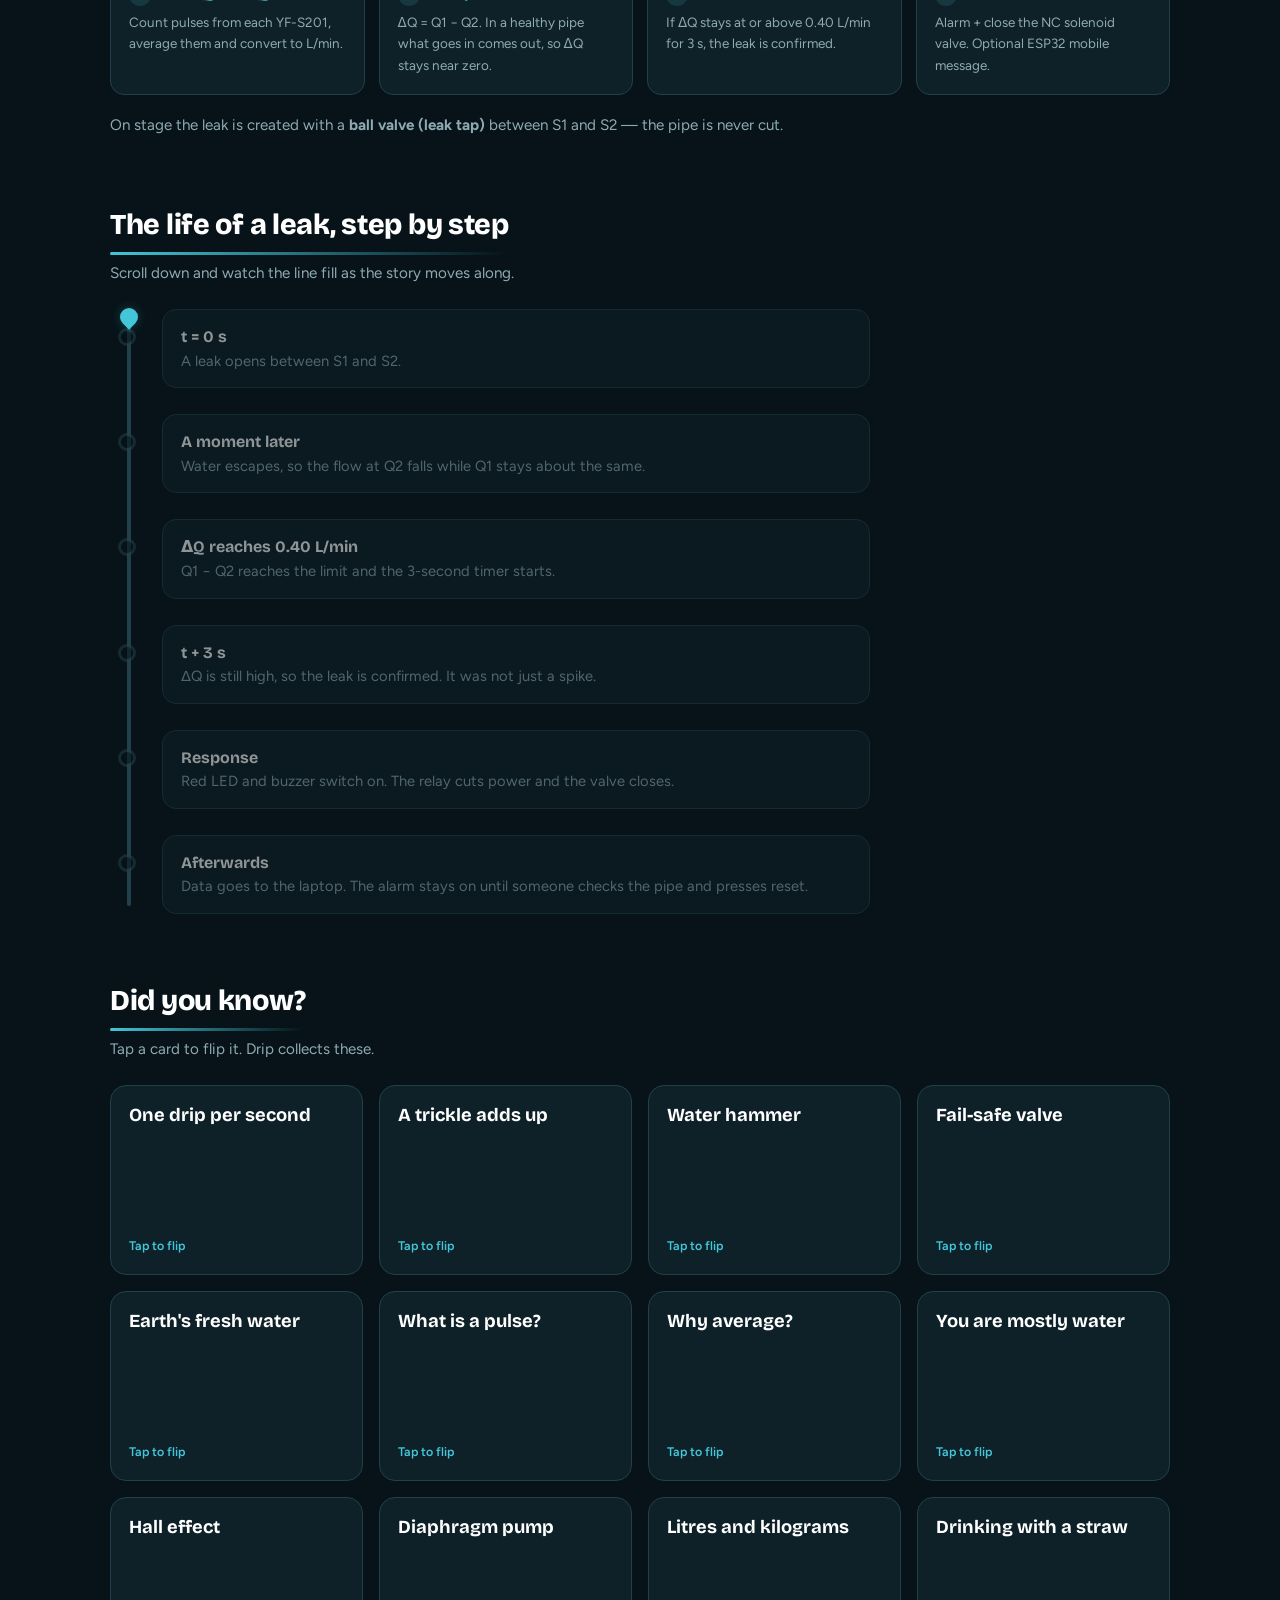
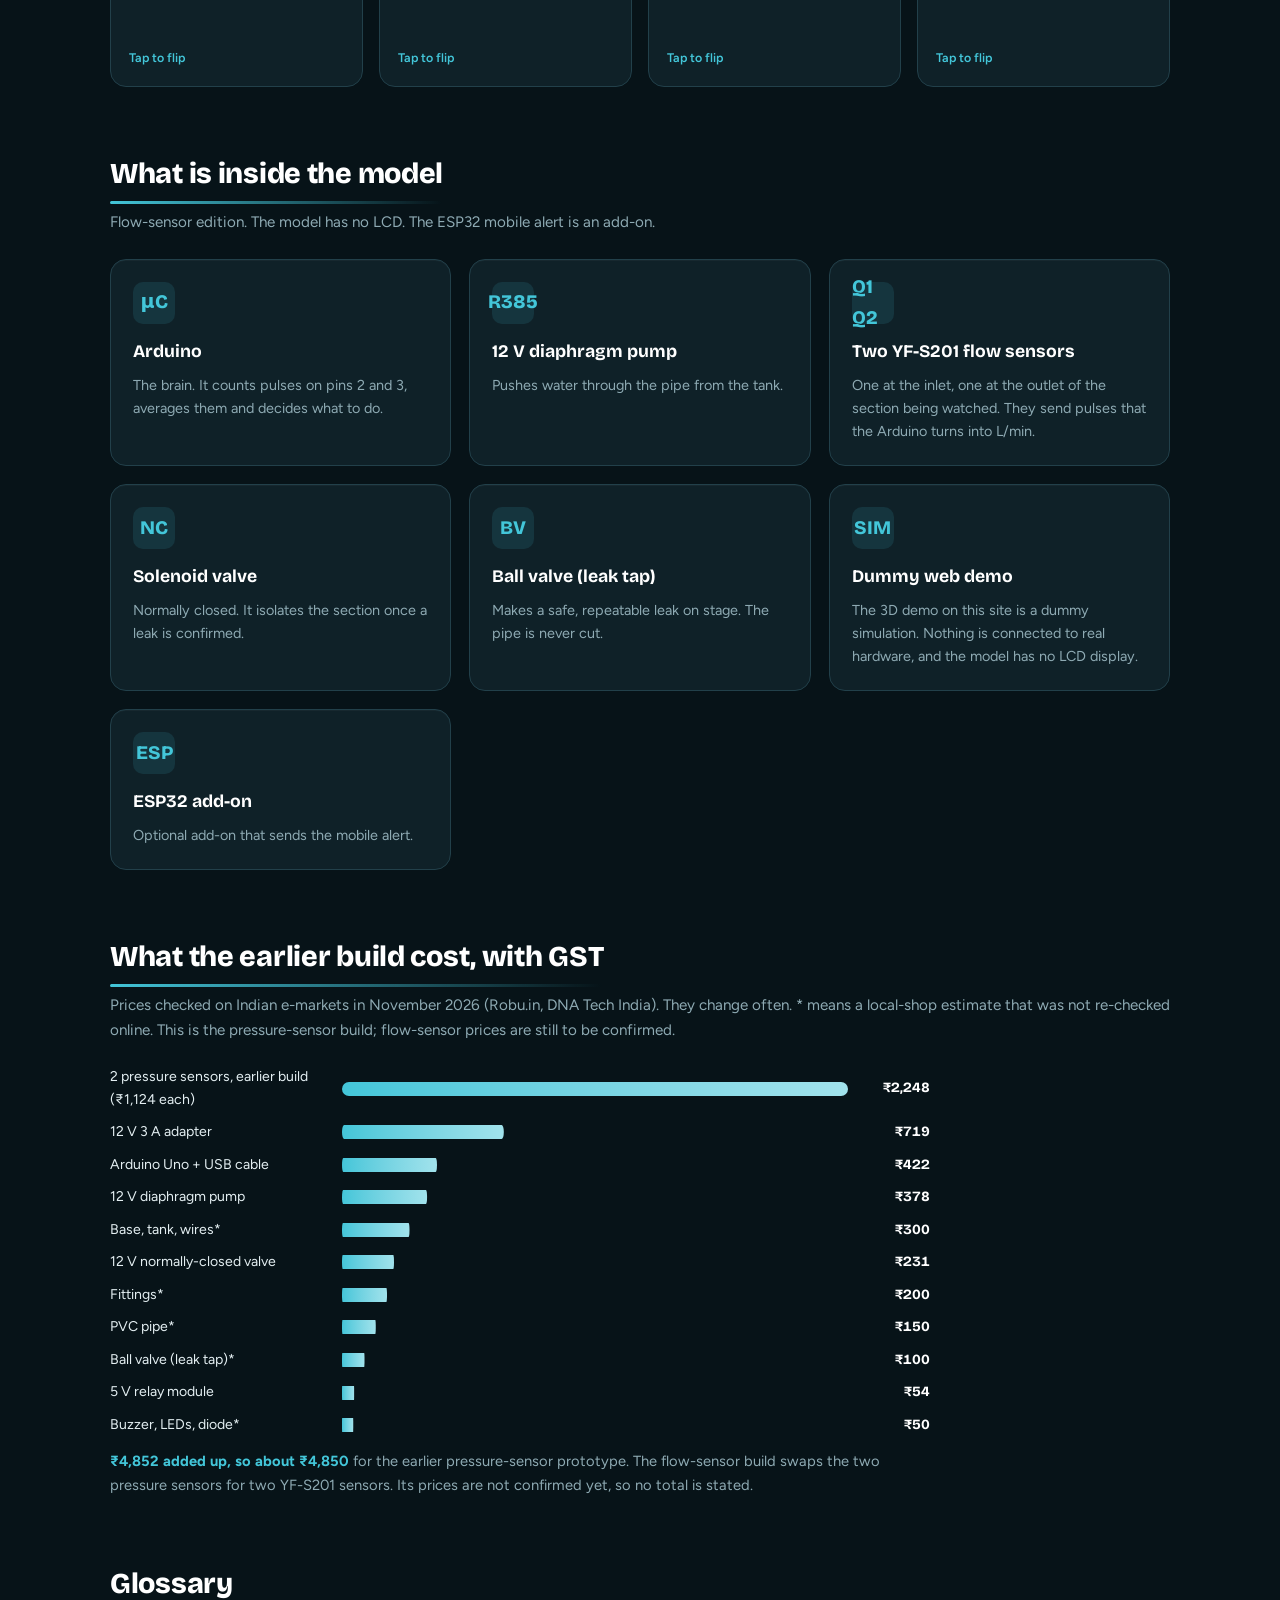
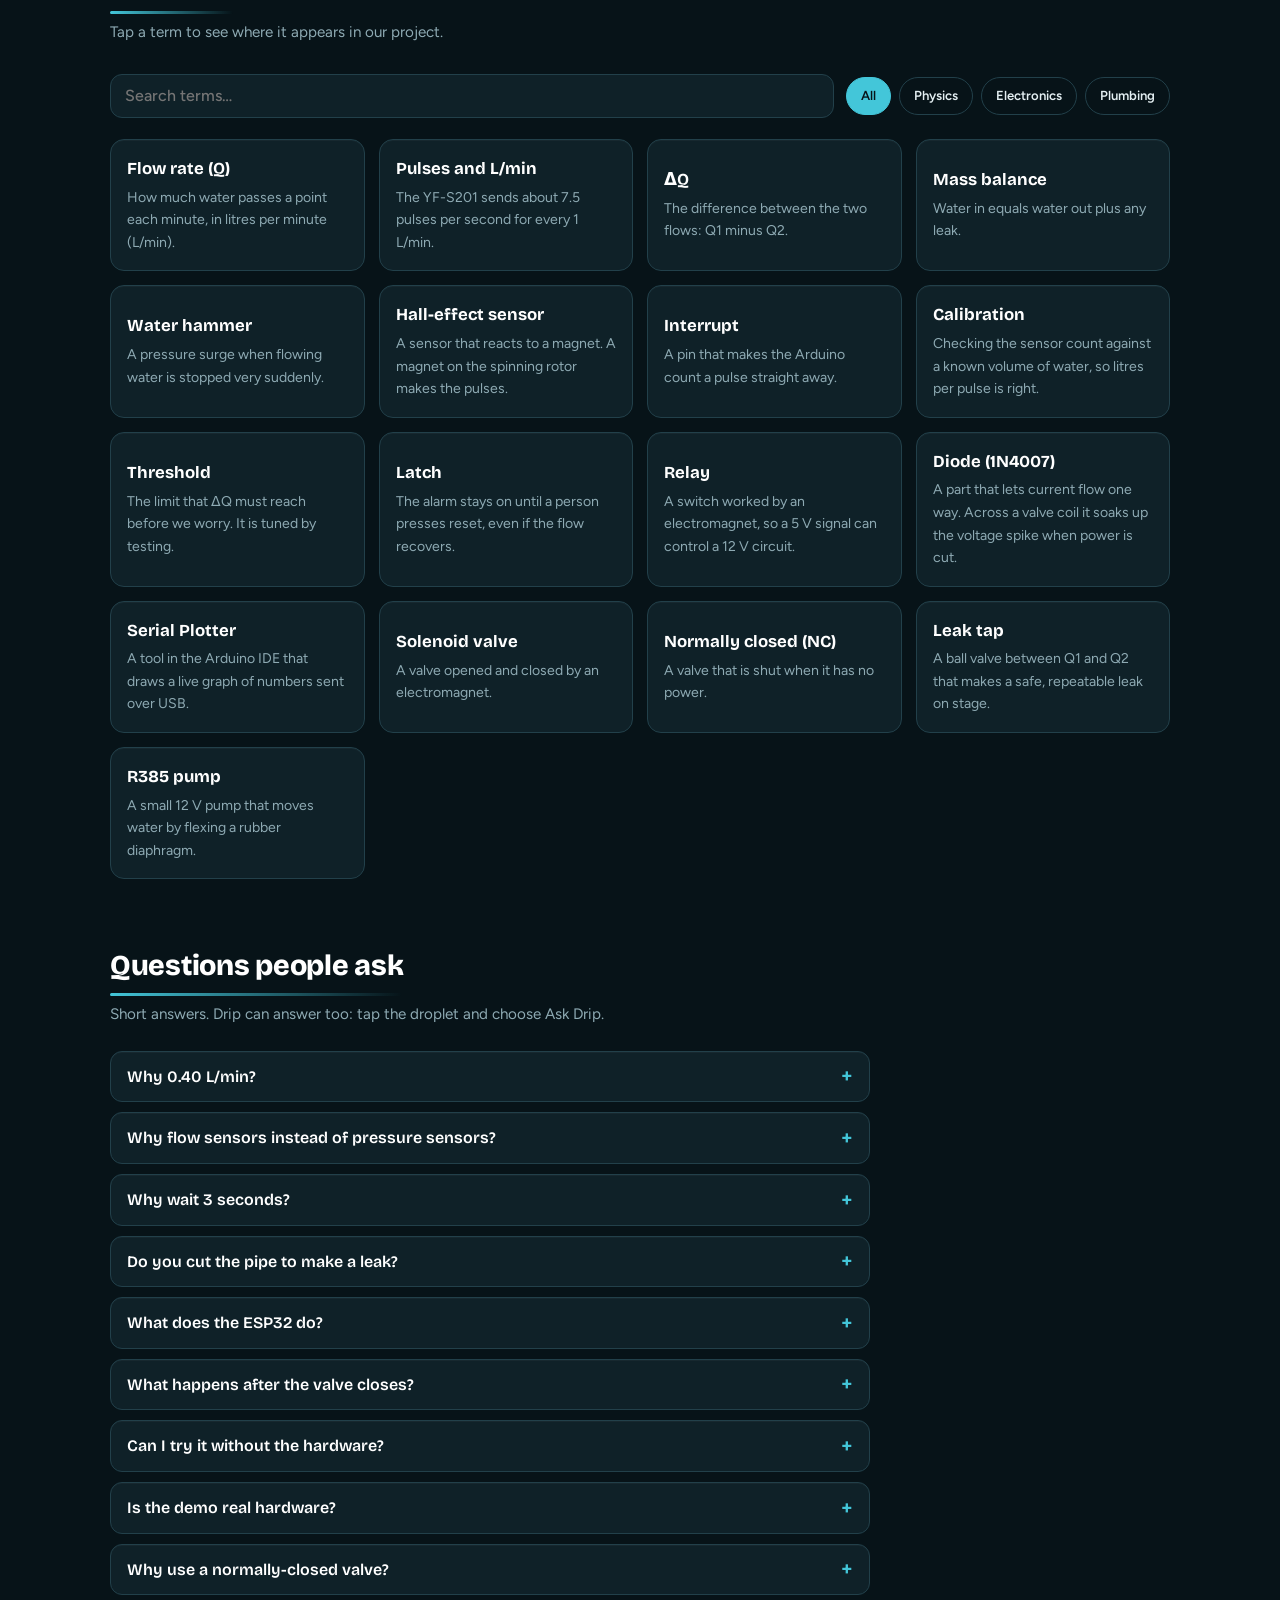
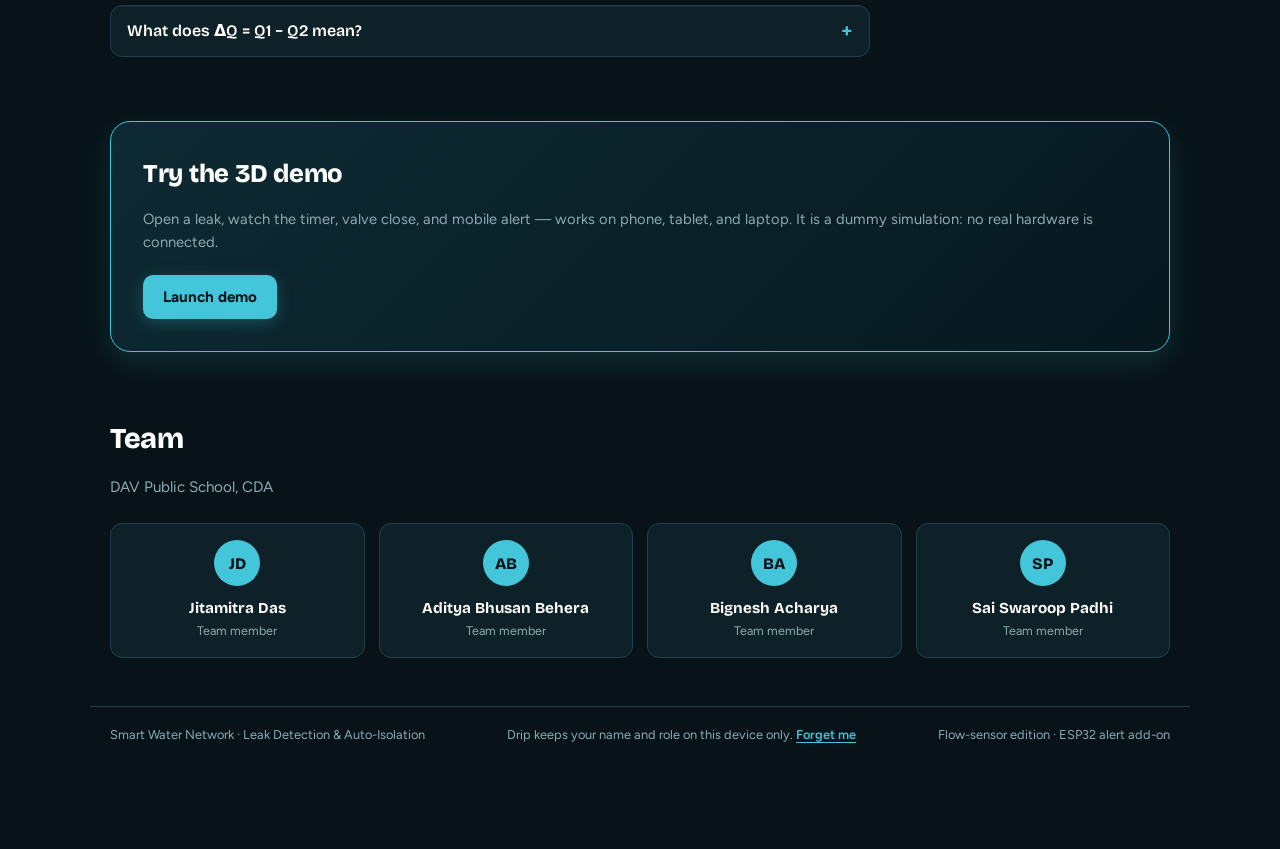
==== commit d3178b8e: "FOR PAGES" ====
--- a/index.html
+++ b/index.html
@@ -3,11 +3,15 @@
 <head>
 <meta charset="utf-8">
 <meta name="viewport" content="width=device-width, initial-scale=1, viewport-fit=cover">
-<meta name="theme-color" content="#0b7f92">
-<meta name="description" content="Smart Water Network — leak detection and auto-isolation using dual pressure sensors, Arduino, and ESP32 mobile alerts. Student project.">
+<meta name="theme-color" content="#071318">
+<meta name="description" content="Smart Water Network — leak detection and auto-isolation using two flow sensors, an Arduino, a 12 V solenoid valve and ESP32 mobile alerts. Student project.">
 <title>Smart Water Network — Leak Detection</title>
 <link rel="icon" href="data:image/svg+xml,%3Csvg xmlns='http://www.w3.org/2000/svg' viewBox='0 0 32 32'%3E%3Cpath d='M16 3S6 14 6 20a10 10 0 0 0 20 0C26 14 16 3 16 3z' fill='%2343c6d9'/%3E%3C/svg%3E">
 <meta name="color-scheme" content="dark">
+<meta property="og:type" content="website">
+<meta property="og:title" content="Smart Water Network: leak detection and auto-isolation">
+<meta property="og:description" content="Two flow sensors, an Arduino and a valve that closes itself. Try the live demo.">
+<meta name="twitter:card" content="summary">
 <script>
 (function(d){var h=d.documentElement;h.classList.add('js');
 function set(){var w=innerWidth,ht=innerHeight,ua=navigator.userAgent,
@@ -21,17 +25,22 @@
 try{var a=localStorage.getItem('sw_acc');if(/^#[0-9a-f]{6}$/i.test(a))h.style.setProperty('--acc',a)}catch(e){}
 window.__detect=set;set();})(document);
 </script>
+<script src="layout.js"></script>
 <link rel="preconnect" href="https://fonts.googleapis.com">
 <link rel="preconnect" href="https://fonts.gstatic.com" crossorigin>
 <link href="https://fonts.googleapis.com/css2?family=Bricolage+Grotesque:wght@600;800&family=Figtree:wght@400;500;600;700&display=swap" rel="stylesheet">
 <link rel="stylesheet" href="styles.css">
+<link rel="stylesheet" href="enhance.css">
 <script src="motion.js" defer></script>
 <script src="personality.js" defer></script>
 <script src="extras.js" defer></script>
 <script src="lab.js" defer></script>
 <script src="drip-hub.js" defer></script>
+<script src="flair.js" defer></script>
 </head>
 <body class="home">
+<div class="page-load" id="pageLoad" aria-hidden="true"><i></i></div>
+<a class="skip" href="#main">Skip to content</a>
 <header class="site-header">
   <nav class="nav" aria-label="Main">
     <a class="logo" href="index.html">Smart<span>Water</span></a>
@@ -41,11 +50,13 @@
       <a href="index.html#how">How it works</a>
       <a href="index.html#facts">Facts</a>
       <a href="index.html#team">Team</a>
+      <a href="schematic.html">Schematic</a>
       <a class="nav-cta" href="demo.html">Live demo</a>
     </div>
   </nav>
 </header>
 
+<main id="main">
 <section class="hero">
   <div class="hero-copy">
     <div class="greet" id="greet" hidden><span id="greetText"></span><button type="button" class="linkbtn" id="greetBtn"></button></div>
@@ -56,9 +67,7 @@
       <span class="ln" style="--i:2"><span>Alert on mobile.</span></span>
     </h1>
     <p>
-      A single-branch smart water model that watches pressure at two points (S1 → S2).
-      When the difference stays above 15&nbsp;kPa for 3&nbsp;seconds, the system confirms a leak,
-      closes the solenoid valve, and can notify the operator via ESP32.
+      A single-branch smart water model that compares the water flowing in (Q1) with the water flowing out (Q2). When the difference stays at or above 0.40&nbsp;L/min for 3&nbsp;seconds, the system confirms a leak, closes the solenoid valve, and can notify the operator via ESP32.
     </p>
     <div class="persona" id="persona" role="radiogroup" aria-label="Who is visiting?">
       <span class="persona-q">I'm a</span>
@@ -80,22 +89,22 @@
         <span class="cap">Leak response, live</span>
         <span class="chip"><i></i><b id="chipText">Monitoring</b></span>
       </div>
-      <svg viewBox="0 0 480 270" role="img" aria-label="Animated pipe diagram: water flows past two pressure sensors, a leak opens, a 3-second timer counts down, the valve closes and an alert is sent.">
+      <svg viewBox="0 0 480 270" role="img" aria-label="Animated pipe diagram: water flows past two flow sensors, a leak opens, a 3-second timer counts down, the valve closes and an alert is sent.">
         <rect class="pipe" x="16" y="112" width="448" height="30" rx="15"/>
         <line class="flow" x1="34" y1="127" x2="446" y2="127"/>
 
         <g transform="translate(110 0)"><g class="sensor s1" style="--i:0">
           <line class="stalk" x1="0" y1="112" x2="0" y2="84"/>
           <circle class="dial" cx="0" cy="58" r="26"/>
-          <text class="lb" x="0" y="50">S1</text>
-          <text class="val" x="0" y="68" id="v1">180</text>
+          <text class="lb" x="0" y="50">Q1</text>
+          <text class="val" x="0" y="68" id="v1">1.82</text>
         </g></g>
 
         <g transform="translate(350 0)"><g class="sensor s2" style="--i:1">
           <line class="stalk" x1="0" y1="112" x2="0" y2="84"/>
           <circle class="dial" cx="0" cy="58" r="26"/>
-          <text class="lb" x="0" y="50">S2</text>
-          <text class="val" x="0" y="68" id="v2">176</text>
+          <text class="lb" x="0" y="50">Q2</text>
+          <text class="val" x="0" y="68" id="v2">1.81</text>
         </g></g>
 
         <g transform="translate(230 0)"><g class="sensor timer" style="--i:2">
@@ -120,23 +129,24 @@
           <text class="lb" x="0" y="164">VALVE</text>
         </g></g>
 
-        <text class="cap2" x="40" y="245">ΔP</text>
+        <text class="cap2" x="40" y="245">ΔQ</text>
         <rect class="track" x="66" y="236" width="300" height="10" rx="5"/>
         <rect class="fill" id="dpFill" x="66" y="236" width="300" height="10" rx="5"/>
-        <line class="thr" x1="216" y1="230" x2="216" y2="252"/>
-        <text class="cap2" x="216" y="264">15 kPa</text>
-        <text class="cap2" id="dpTxt" x="408" y="245">4 kPa</text>
+        <line class="thr" x1="126" y1="230" x2="126" y2="252"/>
+        <text class="cap2" x="126" y="264">0.40 L/min</text>
+        <text class="cap2" id="dpTxt" x="408" y="245">0.01 L/min</text>
       </svg>
       <div class="alert">
         <svg viewBox="0 0 24 24" fill="none" stroke="currentColor" stroke-width="2" stroke-linecap="round" stroke-linejoin="round" aria-hidden="true"><rect x="7" y="2" width="10" height="20" rx="2"/><path d="M11 18h2"/></svg>
         Alert sent to operator · valve closed
       </div>
+      <button type="button" class="spring" id="springBtn">Spring a leak</button>
     </div>
 
     <h3>At a glance</h3>
     <div class="stat-grid">
-      <div class="stat"><b>2</b><span>Pressure nodes</span></div>
-      <div class="stat"><b>15 kPa</b><span>Threshold</span></div>
+      <div class="stat"><b>2</b><span>Flow sensors</span></div>
+      <div class="stat"><b>0.40 L/min</b><span>Threshold</span></div>
       <div class="stat"><b>3 s</b><span>Confirm timer</span></div>
       <div class="stat"><b>ESP32</b><span>Mobile alert</span></div>
     </div>
@@ -148,17 +158,17 @@
   <svg class="w2" viewBox="0 0 2400 60" preserveAspectRatio="none"><path d="M0 34Q150 8 300 34T600 34T900 34T1200 34T1500 34T1800 34T2100 34T2400 34V60H0Z"/></svg>
 </div>
 <div class="ticker" aria-hidden="true"><div class="ticker-track">
-  <span>ΔP = S1 − S2</span><span>15 kPa threshold</span><span>3 s confirmation</span><span>20-sample average</span><span>Normally-closed solenoid valve</span><span>ESP32 mobile alert</span><span>Dummy 3D demo</span><span>P = ρgh</span><span>Ball-valve leak tap</span><span>The pipe is never cut</span>
+  <span>ΔQ = Q1 − Q2</span><span>0.40 L/min threshold</span><span>3 s confirmation</span><span>2 × YF-S201 flow sensors</span><span>R385 12 V pump</span><span>Normally-closed solenoid valve</span><span>ESP32 mobile alert</span><span>Dummy 3D demo</span><span>Ball-valve leak tap</span><span>The pipe is never cut</span>
 </div></div>
 
 <section class="section" id="numbers">
   <h2>The project in five numbers</h2>
   <div class="bignums">
-    <div class="stat-big"><b data-count="2">2</b><span>pressure sensors</span></div>
-    <div class="stat-big"><b data-count="20">20</b><span>readings averaged</span></div>
-    <div class="stat-big"><b data-count="15" data-suf=" kPa">15 kPa</b><span>alarm limit</span></div>
+    <div class="stat-big"><b data-count="2">2</b><span>flow sensors (YF-S201)</span></div>
+    <div class="stat-big"><b data-count="12" data-suf=" V">12 V</b><span>pump and valve</span></div>
+    <div class="stat-big"><b data-count="4" data-pre="0." data-suf="0 L/min">0.40 L/min</b><span>alarm limit (ΔQ)</span></div>
     <div class="stat-big"><b data-count="3" data-suf=" s">3 s</b><span>to confirm a leak</span></div>
-    <div class="stat-big"><b data-count="4850" data-pre="≈ ₹" data-comma="1">≈ ₹4,850</b><span>whole prototype, with GST</span></div>
+    <div class="stat-big"><b data-count="450">450</b><span>pulses per litre</span></div>
   </div>
 </section>
 
@@ -167,9 +177,9 @@
   <p class="sub">Everything is designed so judges and students can see the logic, not only the hardware.</p>
   <div class="cards">
     <article class="card">
-      <div class="icon">ΔP</div>
-      <h3>Differential pressure</h3>
-      <p>Two sensors measure the drop along one pipe section. A leak between them lowers downstream pressure.</p>
+      <div class="icon">ΔQ</div>
+      <h3>Flow balance</h3>
+      <p>Two flow sensors compare water in with water out. A leak between them makes the outlet flow lower.</p>
     </article>
     <article class="card">
       <div class="icon">⏱</div>
@@ -186,43 +196,43 @@
 
 <section class="section" id="explore">
   <h2>Make a leak, see what the Arduino sees</h2>
-  <p class="sub">Slide the leak size up. These numbers are illustrative, not measured data.</p>
+  <p class="sub">Slide the leak size up. Q1 stays near 1.82 L/min while Q2 drops. These numbers are illustrative, not measured data.</p>
   <div class="lab" id="lab">
     <div class="lab-top"><label for="leakRange">Leak size</label><output id="leakOut" for="leakRange">0%</output></div>
     <input type="range" id="leakRange" min="0" max="100" value="0" aria-describedby="labVerdict">
     <div class="lab-nums">
-      <div><small>S1</small><b id="lS1">180</b><em>kPa</em></div>
-      <div><small>S2</small><b id="lS2">176</b><em>kPa</em></div>
-      <div><small>ΔP</small><b id="lDP">4</b><em>kPa</em></div>
+      <div><small>Q1 inlet</small><b id="lS1">1.82</b><em>L/min</em></div>
+      <div><small>Q2 outlet</small><b id="lS2">1.80</b><em>L/min</em></div>
+      <div><small>ΔQ</small><b id="lDP">0.02</b><em>L/min</em></div>
     </div>
     <div class="lab-bar" aria-hidden="true"><span id="lFill"></span><i></i></div>
-    <p class="lab-verdict" id="labVerdict" role="status">Healthy: ΔP is under 15 kPa, so the system just keeps watching.</p>
+    <p class="lab-verdict" id="labVerdict" role="status">Healthy: ΔQ is under 0.40 L/min, so the system just keeps watching.</p>
   </div>
 </section>
 
 <section class="section" id="volts">
-  <h2>Be the Arduino: from voltage to kPa</h2>
-  <p class="sub">The sensor gives 0.5 V at 0 kPa and 4.5 V at 1,200 kPa (1.2 MPa). The Arduino reads that voltage as a number from 0 to 1023.</p>
+  <h2>Be the Arduino: from pulses to L/min</h2>
+  <p class="sub">Each YF-S201 sends about 7.5 pulses per second for every 1 L/min. The Arduino counts the pulses and turns them into a flow rate.</p>
   <div class="calc" id="voltCalc">
     <div class="gauge">
-      <svg viewBox="0 0 220 135" role="img" aria-label="Pressure gauge">
+      <svg viewBox="0 0 220 135" role="img" aria-label="Flow gauge">
         <path class="g-track" d="M20 110A90 90 0 0 1 200 110"/>
         <path class="g-fill" id="gFill" d="M20 110A90 90 0 0 1 200 110" pathLength="100"/>
         <g id="gNeedle"><line x1="110" y1="110" x2="110" y2="36"/><circle cx="110" cy="110" r="7"/></g>
-        <text x="20" y="128">0</text><text x="200" y="128">1200</text>
+        <text x="20" y="128">0</text><text x="200" y="128">8 L/min</text>
       </svg>
-      <output id="gKpa">0 kPa</output>
+      <output id="gKpa">1.87 L/min</output>
     </div>
     <div class="calc-body">
-      <label for="adcRange">ADC reading: <output id="adcOut" for="adcRange">102</output></label>
-      <input type="range" id="adcRange" min="0" max="1023" value="102">
+      <label for="adcRange">Pulses counted in 1 second: <output id="adcOut" for="adcRange">14</output></label>
+      <input type="range" id="adcRange" min="0" max="60" value="14">
       <div class="chain">
-        <div><small>1. The number</small><b id="cAdc">102</b></div><i>→</i>
-        <div><small>2. Volts = ADC × 5 ÷ 1023</small><b id="cV">0.50 V</b></div><i>→</i>
-        <div><small>3. kPa = (V − 0.5) × 300</small><b id="cK">0 kPa</b></div>
+        <div><small>1. The count</small><b id="cAdc">14</b></div><i>→</i>
+        <div><small>2. Frequency F</small><b id="cV">14 Hz</b></div><i>→</i>
+        <div><small>3. Q = F ÷ 7.5</small><b id="cK">1.87 L/min</b></div>
       </div>
       <div class="chips" id="adcPresets">
-        <button type="button" data-adc="102">Pump off</button><button type="button" data-adc="300">ADC 300</button><button type="button" data-adc="600">ADC 600</button><button type="button" data-adc="921">Sensor max</button><button type="button" data-adc="1000">Too high</button>
+        <button type="button" data-adc="0">Pump off</button><button type="button" data-adc="14">Normal flow</button><button type="button" data-adc="7">Leaking outlet</button><button type="button" data-adc="30">4 L/min</button><button type="button" data-adc="60">Slider max</button>
       </div>
       <p class="lab-verdict" id="voltNote" role="status"></p>
     </div>
@@ -230,25 +240,25 @@
 </section>
 
 <section class="section" id="depth">
-  <h2>How deep, how much pressure?</h2>
-  <p class="sub">Fluid pressure is P = ρ g h. Pick a liquid and set the depth h.</p>
+  <h2>How much water does a leak waste?</h2>
+  <p class="sub">Water lost = leak rate × time. Pick a leak rate and a time span.</p>
   <div class="calc" id="depthCalc">
     <div class="tank">
-      <svg viewBox="0 0 190 220" role="img" aria-label="Tank of liquid with a marker at 1.5 metres">
+      <svg viewBox="0 0 190 220" role="img" aria-label="Tank filling with the water lost, with a marker at 500 litres">
         <defs><clipPath id="tClip"><rect x="32" y="12" width="116" height="186" rx="6"/></clipPath></defs>
         <g clip-path="url(#tClip)"><g id="tLiq"><path class="wave" d="M0 0q15-8 30 0t30 0t30 0t30 0t30 0t30 0t30 0t30 0t30 0t30 0t30 0t30 0V240H0Z"/></g></g>
         <rect class="t-glass" x="30" y="10" width="120" height="190" rx="8"/>
-        <line class="t-mark" x1="30" y1="103" x2="160" y2="103"/><text x="162" y="107">15 kPa</text>
+        <line class="t-mark" x1="30" y1="105" x2="160" y2="105"/><text x="162" y="109">500 L</text>
       </svg>
     </div>
     <div class="calc-body">
-      <label for="depthRange">Depth h: <output id="dH" for="depthRange">1.5 m</output></label>
-      <input type="range" id="depthRange" min="0" max="3" step="0.1" value="1.5">
+      <label for="depthRange">Leak rate: <output id="dH" for="depthRange">0.40 L/min</output></label>
+      <input type="range" id="depthRange" min="0" max="2" step="0.05" value="0.4">
       <div class="chips" id="liqChips">
-        <button type="button" data-liq="water" aria-pressed="true">Water</button><button type="button" data-liq="sea" aria-pressed="false">Sea water</button><button type="button" data-liq="mercury" aria-pressed="false">Mercury</button>
-      </div>
-      <p class="formula" id="dEq">P = 1,000 × 9.8 × 1.5 = 14,700 Pa</p>
-      <div class="chain"><div><small>Density ρ</small><b id="dRho">1,000 kg/m³</b></div><div><small>Gravity g</small><b>9.8 m/s²</b></div><div><small>Pressure P</small><b id="dP">14.7 kPa</b></div></div>
+        <button type="button" data-liq="conf" aria-pressed="true">First 3 s</button><button type="button" data-liq="hour" aria-pressed="false">1 hour</button><button type="button" data-liq="day" aria-pressed="false">1 day</button>
+      </div>
+      <p class="formula" id="dEq">Lost = 0.40 L/min × 0.05 min = 0.02 L</p>
+      <div class="chain"><div><small>Time span</small><b id="dRho">3 seconds</b></div><div><small>Our alarm limit</small><b>0.40 L/min</b></div><div><small>Water lost</small><b id="dP">0.02 L</b></div></div>
       <p class="lab-verdict" id="dCmp" role="status"></p>
     </div>
   </div>
@@ -260,20 +270,20 @@
   <div class="steps">
     <div class="step">
       <div>
-        <h3>Read S1 and S2</h3>
-        <p>Average 20 ADC samples and convert to kPa.</p>
+        <h3>Read Q1 and Q2</h3>
+        <p>Count pulses from each YF-S201, average them and convert to L/min.</p>
       </div>
     </div>
     <div class="step">
       <div>
         <h3>Compute difference</h3>
-        <p>ΔP = S1 − S2. A healthy short pipe only loses a few kPa.</p>
+        <p>ΔQ = Q1 − Q2. In a healthy pipe what goes in comes out, so ΔQ stays near zero.</p>
       </div>
     </div>
     <div class="step">
       <div>
         <h3>Confirm for 3 seconds</h3>
-        <p>If ΔP stays above 15 kPa for 3 s, the leak is confirmed.</p>
+        <p>If ΔQ stays at or above 0.40 L/min for 3 s, the leak is confirmed.</p>
       </div>
     </div>
     <div class="step">
@@ -293,9 +303,9 @@
   <p class="sub">Scroll down and watch the line fill as the story moves along.</p>
   <ol class="tl" id="tl">
     <li class="tl-item"><span class="tl-dot"></span><b>t = 0 s</b><p>A leak opens between S1 and S2.</p></li>
-    <li class="tl-item"><span class="tl-dot"></span><b>A moment later</b><p>Water escapes, so the pressure at S2 falls while S1 stays about the same.</p></li>
-    <li class="tl-item"><span class="tl-dot"></span><b>ΔP crosses 15 kPa</b><p>S1 − S2 rises above the limit and the 3-second timer starts.</p></li>
-    <li class="tl-item"><span class="tl-dot"></span><b>t + 3 s</b><p>ΔP is still high, so the leak is confirmed. It was not just a spike.</p></li>
+    <li class="tl-item"><span class="tl-dot"></span><b>A moment later</b><p>Water escapes, so the flow at Q2 falls while Q1 stays about the same.</p></li>
+    <li class="tl-item"><span class="tl-dot"></span><b>ΔQ reaches 0.40 L/min</b><p>Q1 − Q2 reaches the limit and the 3-second timer starts.</p></li>
+    <li class="tl-item"><span class="tl-dot"></span><b>t + 3 s</b><p>ΔQ is still high, so the leak is confirmed. It was not just a spike.</p></li>
     <li class="tl-item"><span class="tl-dot"></span><b>Response</b><p>Red LED and buzzer switch on. The relay cuts power and the valve closes.</p></li>
     <li class="tl-item"><span class="tl-dot"></span><b>Afterwards</b><p>Data goes to the laptop. The alarm stays on until someone checks the pipe and presses reset.</p></li>
   </ol>
@@ -306,26 +316,27 @@
   <p class="sub">Tap a card to flip it. Drip collects these.</p>
   <div class="flips">
     <button type="button" class="flip" aria-pressed="false"><span class="flip-in"><span class="face front"><b>One drip per second</b><small>Tap to flip</small></span><span class="face back">Over 11,000 litres wasted in a year, about 3,000 US gallons.</span></span></button>
-    <button type="button" class="flip" aria-pressed="false"><span class="flip-in"><span class="face front"><b>How tall is 15 kPa?</b><small>Tap to flip</small></span><span class="face back">About 1.5 m of water, from P = ρgh. Every metre of water height adds roughly 9.8 kPa.</span></span></button>
+    <button type="button" class="flip" aria-pressed="false"><span class="flip-in"><span class="face front"><b>A trickle adds up</b><small>Tap to flip</small></span><span class="face back">A leak of 0.40 L/min wastes about 576 litres in a day if nothing stops it.</span></span></button>
     <button type="button" class="flip" aria-pressed="false"><span class="flip-in"><span class="face front"><b>Water hammer</b><small>Tap to flip</small></span><span class="face back">Shut a valve very fast and the moving water can send a pressure surge through the pipe.</span></span></button>
     <button type="button" class="flip" aria-pressed="false"><span class="flip-in"><span class="face front"><b>Fail-safe valve</b><small>Tap to flip</small></span><span class="face back">A normally-closed solenoid valve shuts by itself when its power is cut.</span></span></button>
     <button type="button" class="flip" aria-pressed="false"><span class="flip-in"><span class="face front"><b>Earth's fresh water</b><small>Tap to flip</small></span><span class="face back">Only about 3% of Earth's water is fresh, and most of it is frozen or underground.</span></span></button>
-    <button type="button" class="flip" aria-pressed="false"><span class="flip-in"><span class="face front"><b>Air has pressure too</b><small>Tap to flip</small></span><span class="face back">At sea level it is about 101 kPa, so our 15 kPa threshold is roughly 15% of that.</span></span></button>
-    <button type="button" class="flip" aria-pressed="false"><span class="flip-in"><span class="face front"><b>Why average 20 samples?</b><small>Tap to flip</small></span><span class="face back">Averaging smooths electrical noise, so one odd reading cannot cause a false alarm.</span></span></button>
+    <button type="button" class="flip" aria-pressed="false"><span class="flip-in"><span class="face front"><b>What is a pulse?</b><small>Tap to flip</small></span><span class="face back">The YF-S201 sends about 7.5 pulses per second for every 1 L/min, or 450 pulses per litre.</span></span></button>
+    <button type="button" class="flip" aria-pressed="false"><span class="flip-in"><span class="face front"><b>Why average?</b><small>Tap to flip</small></span><span class="face back">Averaging smooths electrical noise, so one odd count cannot cause a false alarm.</span></span></button>
     <button type="button" class="flip" aria-pressed="false"><span class="flip-in"><span class="face front"><b>You are mostly water</b><small>Tap to flip</small></span><span class="face back">About 60% of an adult human body is water.</span></span></button>
-    <button type="button" class="flip" aria-pressed="false"><span class="flip-in"><span class="face front"><b>Named after Pascal</b><small>Tap to flip</small></span><span class="face back">The pascal (Pa), the unit of pressure, is named after the French scientist Blaise Pascal.</span></span></button>
-    <button type="button" class="flip" aria-pressed="false"><span class="flip-in"><span class="face front"><b>Boiling on a mountain</b><small>Tap to flip</small></span><span class="face back">High up, air pressure is lower, so water boils at a lower temperature than at sea level.</span></span></button>
-    <button type="button" class="flip" aria-pressed="false"><span class="flip-in"><span class="face front"><b>10 m of sea water</b><small>Tap to flip</small></span><span class="face back">Every 10 m or so of sea water adds about one atmosphere (roughly 100 kPa) of pressure.</span></span></button>
+    <button type="button" class="flip" aria-pressed="false"><span class="flip-in"><span class="face front"><b>Hall effect</b><small>Tap to flip</small></span><span class="face back">The YF-S201 uses the Hall effect, discovered by Edwin Hall in 1879.</span></span></button>
+    <button type="button" class="flip" aria-pressed="false"><span class="flip-in"><span class="face front"><b>Diaphragm pump</b><small>Tap to flip</small></span><span class="face back">An R385 pump moves water by flexing a rubber diaphragm back and forth.</span></span></button>
+    <button type="button" class="flip" aria-pressed="false"><span class="flip-in"><span class="face front"><b>Litres and kilograms</b><small>Tap to flip</small></span><span class="face back">One litre of water has a mass of about one kilogram.</span></span></button>
     <button type="button" class="flip" aria-pressed="false"><span class="flip-in"><span class="face front"><b>Drinking with a straw</b><small>Tap to flip</small></span><span class="face back">Your mouth lowers the pressure in the straw, and the air pressure outside pushes the drink up.</span></span></button>
   </div>
 </section>
 
 <section class="section" id="parts">
   <h2>What is inside the model</h2>
-  <p class="sub">Prototype cost ≈ ₹4,850 with GST (prices checked on Indian e-markets, November 2026; the model has no LCD). The ESP32 mobile alert is an add-on.</p>
+  <p class="sub">Flow-sensor edition. The model has no LCD. The ESP32 mobile alert is an add-on.</p>
   <div class="cards">
-    <article class="card part"><div class="icon">μC</div><h3>Arduino</h3><p>The brain. It averages 20 ADC samples from each sensor and decides what to do.</p></article>
-    <article class="card part"><div class="icon">S1 S2</div><h3>Two pressure sensors</h3><p>One on each side of the pipe section being watched.</p></article>
+    <article class="card part"><div class="icon">μC</div><h3>Arduino</h3><p>The brain. It counts pulses on pins 2 and 3, averages them and decides what to do.</p></article>
+    <article class="card part"><div class="icon">R385</div><h3>12 V diaphragm pump</h3><p>Pushes water through the pipe from the tank.</p></article>
+    <article class="card part"><div class="icon">Q1 Q2</div><h3>Two YF-S201 flow sensors</h3><p>One at the inlet, one at the outlet of the section being watched. They send pulses that the Arduino turns into L/min.</p></article>
     <article class="card part"><div class="icon">NC</div><h3>Solenoid valve</h3><p>Normally closed. It isolates the section once a leak is confirmed.</p></article>
     <article class="card part"><div class="icon">BV</div><h3>Ball valve (leak tap)</h3><p>Makes a safe, repeatable leak on stage. The pipe is never cut.</p></article>
     <article class="card part"><div class="icon">SIM</div><h3>Dummy web demo</h3><p>The 3D demo on this site is a dummy simulation. Nothing is connected to real hardware, and the model has no LCD display.</p></article>
@@ -334,10 +345,10 @@
 </section>
 
 <section class="section" id="cost">
-  <h2>What it costs, with GST</h2>
-  <p class="sub">Prices checked on Indian e-markets in November 2026 (Robu.in, DNA Tech India). They change often. * means a local-shop estimate that was not re-checked online.</p>
+  <h2>What the earlier build cost, with GST</h2>
+  <p class="sub">Prices checked on Indian e-markets in November 2026 (Robu.in, DNA Tech India). They change often. * means a local-shop estimate that was not re-checked online. This is the pressure-sensor build; flow-sensor prices are still to be confirmed.</p>
   <div class="bars" id="bars">
-    <div class="bar" style="--v:2248"><span>2 pressure sensors (₹1,124 each)</span><i></i><b>₹2,248</b></div>
+    <div class="bar" style="--v:2248"><span>2 pressure sensors, earlier build (₹1,124 each)</span><i></i><b>₹2,248</b></div>
     <div class="bar" style="--v:719"><span>12 V 3 A adapter</span><i></i><b>₹719</b></div>
     <div class="bar" style="--v:422"><span>Arduino Uno + USB cable</span><i></i><b>₹422</b></div>
     <div class="bar" style="--v:378"><span>12 V diaphragm pump</span><i></i><b>₹378</b></div>
@@ -349,7 +360,7 @@
     <div class="bar" style="--v:54"><span>5 V relay module</span><i></i><b>₹54</b></div>
     <div class="bar" style="--v:50"><span>Buzzer, LEDs, diode*</span><i></i><b>₹50</b></div>
   </div>
-  <p class="bars-total"><b>₹4,852 added up, so about ₹4,850</b> for the whole prototype. The model has no LCD, and the ESP32 phone-alert add-on is extra.</p>
+  <p class="bars-total"><b>₹4,852 added up, so about ₹4,850</b> for the earlier pressure-sensor prototype. The flow-sensor build swaps the two pressure sensors for two YF-S201 sensors. Its prices are not confirmed yet, so no total is stated.</p>
 </section>
 
 <section class="section" id="glossary">
@@ -362,21 +373,23 @@
     </div>
   </div>
   <div class="terms" id="terms">
-    <button type="button" class="term" data-cat="physics" aria-expanded="false"><h3>Pressure</h3><p>Force pressing on each unit of area. For a liquid column, P = ρgh.</p><span class="proj">In our project: Our sensors turn this push into a voltage.</span></button>
-    <button type="button" class="term" data-cat="physics" aria-expanded="false"><h3>kPa</h3><p>A kilopascal is 1,000 pascals. One metre of water adds about 9.8 kPa.</p><span class="proj">In our project: The alarm limit is about 15 kPa.</span></button>
-    <button type="button" class="term" data-cat="physics" aria-expanded="false"><h3>ΔP</h3><p>The difference between the two readings: S1 minus S2.</p><span class="proj">In our project: A leak makes ΔP jump.</span></button>
-    <button type="button" class="term" data-cat="physics" aria-expanded="false"><h3>Density (ρ)</h3><p>How much mass fits in a volume. Water is about 1,000 kg per cubic metre.</p><span class="proj">In our project: It is the ρ in P = ρgh.</span></button>
+    <button type="button" class="term" data-cat="physics" aria-expanded="false"><h3>Flow rate (Q)</h3><p>How much water passes a point each minute, in litres per minute (L/min).</p><span class="proj">In our project: Two sensors measure it, at the inlet and the outlet.</span></button>
+    <button type="button" class="term" data-cat="physics" aria-expanded="false"><h3>Pulses and L/min</h3><p>The YF-S201 sends about 7.5 pulses per second for every 1 L/min.</p><span class="proj">In our project: The Arduino turns the pulse count back into L/min.</span></button>
+    <button type="button" class="term" data-cat="physics" aria-expanded="false"><h3>ΔQ</h3><p>The difference between the two flows: Q1 minus Q2.</p><span class="proj">In our project: A leak makes ΔQ jump.</span></button>
+    <button type="button" class="term" data-cat="physics" aria-expanded="false"><h3>Mass balance</h3><p>Water in equals water out plus any leak.</p><span class="proj">In our project: That is why Q1 − Q2 shows a leak.</span></button>
     <button type="button" class="term" data-cat="physics" aria-expanded="false"><h3>Water hammer</h3><p>A pressure surge when flowing water is stopped very suddenly.</p><span class="proj">In our project: Valves are closed with care to avoid it.</span></button>
-    <button type="button" class="term" data-cat="electronics" aria-expanded="false"><h3>ADC</h3><p>Analog-to-digital converter. It turns a voltage into a number. A classic Arduino gives 0 to 1023.</p><span class="proj">In our project: The Arduino reads S1 and S2 this way.</span></button>
-    <button type="button" class="term" data-cat="electronics" aria-expanded="false"><h3>Calibration</h3><p>Recording the zero reading with the pump off so every reading starts from zero.</p><span class="proj">In our project: It is step 1 of the algorithm.</span></button>
-    <button type="button" class="term" data-cat="electronics" aria-expanded="false"><h3>Threshold</h3><p>The limit that ΔP must go above before we worry. It is tuned by testing.</p><span class="proj">In our project: About 15 kPa in our model.</span></button>
-    <button type="button" class="term" data-cat="electronics" aria-expanded="false"><h3>Latch</h3><p>The alarm stays on until a person presses reset, even if the pressure recovers.</p><span class="proj">In our project: Someone must check the pipe first.</span></button>
+    <button type="button" class="term" data-cat="electronics" aria-expanded="false"><h3>Hall-effect sensor</h3><p>A sensor that reacts to a magnet. A magnet on the spinning rotor makes the pulses.</p><span class="proj">In our project: Inside each YF-S201.</span></button>
+    <button type="button" class="term" data-cat="electronics" aria-expanded="false"><h3>Interrupt</h3><p>A pin that makes the Arduino count a pulse straight away.</p><span class="proj">In our project: Pins 2 and 3 count the pulses from Q1 and Q2.</span></button>
+    <button type="button" class="term" data-cat="electronics" aria-expanded="false"><h3>Calibration</h3><p>Checking the sensor count against a known volume of water, so litres per pulse is right.</p><span class="proj">In our project: It makes small flows more trustworthy.</span></button>
+    <button type="button" class="term" data-cat="electronics" aria-expanded="false"><h3>Threshold</h3><p>The limit that ΔQ must reach before we worry. It is tuned by testing.</p><span class="proj">In our project: 0.40 L/min in our model.</span></button>
+    <button type="button" class="term" data-cat="electronics" aria-expanded="false"><h3>Latch</h3><p>The alarm stays on until a person presses reset, even if the flow recovers.</p><span class="proj">In our project: Someone must check the pipe first.</span></button>
     <button type="button" class="term" data-cat="electronics" aria-expanded="false"><h3>Relay</h3><p>A switch worked by an electromagnet, so a 5 V signal can control a 12 V circuit.</p><span class="proj">In our project: It switches the valve power.</span></button>
     <button type="button" class="term" data-cat="electronics" aria-expanded="false"><h3>Diode (1N4007)</h3><p>A part that lets current flow one way. Across a valve coil it soaks up the voltage spike when power is cut.</p><span class="proj">In our project: Fitted across the valve, stripe toward +12 V.</span></button>
     <button type="button" class="term" data-cat="electronics" aria-expanded="false"><h3>Serial Plotter</h3><p>A tool in the Arduino IDE that draws a live graph of numbers sent over USB.</p><span class="proj">In our project: It gives the live graph on the laptop.</span></button>
     <button type="button" class="term" data-cat="plumbing" aria-expanded="false"><h3>Solenoid valve</h3><p>A valve opened and closed by an electromagnet.</p><span class="proj">In our project: It isolates the leaking section.</span></button>
-    <button type="button" class="term" data-cat="plumbing" aria-expanded="false"><h3>Normally closed (NC)</h3><p>A valve that is shut when it has no power. The relay NC contact is closed when the relay is off.</p><span class="proj">In our project: The valve stays open while powered and shuts when power is cut.</span></button>
-    <button type="button" class="term" data-cat="plumbing" aria-expanded="false"><h3>Leak tap</h3><p>A ball valve between S1 and S2 that makes a safe, repeatable leak on stage.</p><span class="proj">In our project: The pipe is never cut.</span></button>
+    <button type="button" class="term" data-cat="plumbing" aria-expanded="false"><h3>Normally closed (NC)</h3><p>A valve that is shut when it has no power.</p><span class="proj">In our project: Power is cut on a leak, so the valve closes.</span></button>
+    <button type="button" class="term" data-cat="plumbing" aria-expanded="false"><h3>Leak tap</h3><p>A ball valve between Q1 and Q2 that makes a safe, repeatable leak on stage.</p><span class="proj">In our project: The pipe is never cut.</span></button>
+    <button type="button" class="term" data-cat="plumbing" aria-expanded="false"><h3>R385 pump</h3><p>A small 12 V pump that moves water by flexing a rubber diaphragm.</p><span class="proj">In our project: It pushes water through the pipe.</span></button>
   </div>
   <p class="sub" id="glossEmpty" hidden>No matching term. Try another word.</p>
 </section>
@@ -385,15 +398,16 @@
   <h2>Questions people ask</h2>
   <p class="sub">Short answers. Drip can answer too: tap the droplet and choose Ask Drip.</p>
   <div class="faq">
-    <details><summary>Why 15 kPa?</summary><p>A healthy short pipe only loses a few kPa between S1 and S2. 15 kPa sits clearly above that normal loss, so it trips only when something is really wrong.</p></details>
+    <details><summary>Why 0.40 L/min?</summary><p>In a healthy pipe Q1 and Q2 are almost equal. 0.40 L/min sits clearly above that small difference, so it trips only when something is really wrong. It is tuned by testing.</p></details>
+    <details><summary>Why flow sensors instead of pressure sensors?</summary><p>Flow compares the water going in with the water coming out, which is a direct sign of a leak. That is the idea of mass balance.</p></details>
     <details><summary>Why wait 3 seconds?</summary><p>Short pump spikes pass quickly. The 3-second window ignores them, so the valve is closed only for a real leak.</p></details>
     <details><summary>Do you cut the pipe to make a leak?</summary><p>No. A ball valve, the leak tap, sits between S1 and S2. Opening it creates the leak and closing it fixes it.</p></details>
-    <details><summary>What does the ESP32 do?</summary><p>It sends a mobile warning to a saved operator number when a leak is confirmed. The demo shows a Telegram-style alert.</p></details>
+    <details><summary>What does the ESP32 do?</summary><p>It sends a mobile warning to a saved operator number when a leak is confirmed. The demo shows an SMS-style alert.</p></details>
     <details><summary>What happens after the valve closes?</summary><p>The alarm is on and that section is isolated. In the demo, press Repair &amp; reset to start over.</p></details>
     <details><summary>Can I try it without the hardware?</summary><p>Yes. The interactive demo runs in your browser on a phone, tablet or laptop.</p></details>
     <details><summary>Is the demo real hardware?</summary><p>No. The web demo is a dummy simulation. The readings, alarm, valve and phone alert are simulated, nothing is connected to real hardware, and the model has no LCD display.</p></details>
     <details><summary>Why use a normally-closed valve?</summary><p>It shuts by itself when it loses power. We feed it through the relay, so cutting that power on a leak closes it and stops the loss.</p></details>
-    <details><summary>What does P = ρgh mean?</summary><p>Pressure from a liquid column equals its density (ρ) times the acceleration due to gravity (g) times its height (h). For water that is about 9.8 kPa per metre.</p></details>
+    <details><summary>What does ΔQ = Q1 − Q2 mean?</summary><p>It is the inlet flow minus the outlet flow. If water is leaking out between the sensors, Q2 is lower and ΔQ grows.</p></details>
   </div>
 </section>
 
@@ -426,14 +440,21 @@
       <h3>Bignesh Acharya</h3>
       <p>Team member</p>
     </div>
-  </div>
-</section>
+    <div class="member">
+      <div class="avatar">SP</div>
+      <h3>Sai Swaroop Padhi</h3>
+      <p>Team member</p>
+    </div>
+  </div>
+</section>
+
+</main>
 
 <footer class="site-footer">
   <div class="footer-inner">
     <span>Smart Water Network · Leak Detection &amp; Auto-Isolation</span>
     <span id="footNote">Drip keeps your name and role on this device only. <button type="button" class="linkbtn" id="forget">Forget me</button></span>
-    <span>Prototype cost ≈ ₹4,850 with GST · ESP32 alert add-on extra</span>
+    <span>Flow-sensor edition · ESP32 alert add-on</span>
   </div>
 </footer>
 
@@ -468,5 +489,6 @@
     </svg>
   </button>
 </div>
+<script>(function(){var p=document.getElementById("pageLoad");function done(){if(!p)return;p.classList.add("done");setTimeout(function(){p.remove();p=null},500)}if(document.readyState==="complete")done();else addEventListener("load",done);setTimeout(done,2500)})();</script>
 </body>
 </html>
--- a/styles.css
+++ b/styles.css
@@ -520,7 +520,7 @@
 .lab-bar { position: relative; height: 12px; background: #0a1a20; border: 1px solid var(--panel-border); border-radius: 99px; overflow: hidden; }
 .lab-bar span { display: block; height: 100%; background: var(--acc); transform-origin: left; transform: scaleX(0.1); transition: transform 0.25s var(--ease), background 0.3s; }
 .lab.over .lab-bar span { background: var(--bad); }
-.lab-bar i { position: absolute; left: 37.5%; top: 0; bottom: 0; width: 2px; background: var(--warn); }
+.lab-bar i { position: absolute; left: 25%; top: 0; bottom: 0; width: 2px; background: var(--warn); }
 .lab-verdict { margin-top: 14px; min-height: 3em; font-size: 0.95rem; color: var(--ink); }
 .lab-verdict.pop { animation: pop 0.45s var(--ease); }
 
--- a/enhance.css
+++ b/enhance.css
@@ -0,0 +1,157 @@
+/* ===== enhance.css: polish, Drip animation, Drip toolbox layout ===== */
+html { scroll-padding-top: 76px; }
+body { padding-bottom: 104px; }
+h1, h2, h3 { text-wrap: balance; }
+:focus-visible { outline: 3px solid var(--acc); outline-offset: 2px; }
+.skip { position: absolute; left: 12px; top: -60px; z-index: 400; padding: 10px 16px; border-radius: 10px; background: var(--acc); color: var(--acc-text); font-weight: 700; transition: top .2s; }
+.skip:focus { top: 12px; }
+.hero .eyebrow { text-transform: none; letter-spacing: 0; font-size: .82rem; }
+.flip { height: 190px; }
+.site-header { background: rgba(7, 19, 24, .78); }
+.hero-card, .card, .lab, .calc, .term, .faq details { box-shadow: 0 1px 0 rgba(255,255,255,.03) inset; }
+
+/* ----- Drip: character animation ----- */
+.drip-body { position: relative; transform-origin: 50% 100%; transition: filter .3s; animation: dripIdle 4.6s ease-in-out infinite; }
+.drip-body:hover { filter: drop-shadow(0 10px 18px rgba(0,0,0,.45)) brightness(1.08); }
+.drip-body:active { animation: dripSquish .35s var(--ease); }
+.drip-body:hover .cheek { opacity: 1; }
+.d-shine { animation: dripShine 4.6s ease-in-out infinite; }
+.drip .eye { transition: transform .12s; }
+.drip.talking .m-happy, .drip.talking .m-worried { transform-box: fill-box; transform-origin: center; animation: dripTalk .26s ease-in-out infinite; }
+.drip.talking .drip-body { animation: dripTalkBody .5s var(--ease) 1; }
+.drip.hello .drip-body { animation: dripWave 1.1s ease-in-out 2; }
+.drip.asleep .drip-body { animation: dripBreathe 4.2s ease-in-out infinite; }
+.drip[data-mood="proud"] .drip-body { animation: dripCheer .7s var(--ease) 2; }
+.drip[data-mood="worried"] .drip-body { animation: dripShake .45s ease-in-out infinite; }
+.drip-body[aria-expanded="true"] { animation: dripOpen .6s var(--ease) 1; }
+
+@keyframes dripIdle {
+  0%, 100% { transform: translateY(0) scale(1, 1); }
+  38%, 58% { transform: translateY(-6px) scale(.96, 1.05); }
+  80% { transform: translateY(0) scale(1.07, .93); }
+  90% { transform: translateY(0) scale(.99, 1.02); }
+}
+@keyframes dripSquish { 0% { transform: scale(1); } 40% { transform: scale(1.14, .86); } 100% { transform: scale(1); } }
+@keyframes dripShine { 0%, 100% { opacity: .35; } 50% { opacity: .75; } }
+@keyframes dripTalk { 50% { transform: scaleY(.45); } }
+@keyframes dripTalkBody { 40% { transform: translateY(-5px) scale(.97, 1.04); } }
+@keyframes dripWave { 0%, 100% { transform: rotate(0); } 25% { transform: rotate(-9deg) translateY(-3px); } 75% { transform: rotate(9deg) translateY(-3px); } }
+@keyframes dripBreathe { 0%, 100% { transform: scale(1); } 50% { transform: scale(1.04, .97); } }
+@keyframes dripCheer { 0%, 100% { transform: translateY(0) scale(1); } 35% { transform: translateY(-18px) scale(.94, 1.08) rotate(-6deg); } 70% { transform: translateY(0) scale(1.08, .92); } }
+@keyframes dripShake { 0%, 100% { transform: rotate(0); } 25% { transform: rotate(-6deg); } 75% { transform: rotate(6deg); } }
+@keyframes dripOpen { 0% { transform: scale(1); } 35% { transform: scale(1.15, .88); } 70% { transform: scale(.95, 1.08); } 100% { transform: scale(1); } }
+
+/* ----- Drip toolbox: grouped, tidy, responsive ----- */
+.drip-panel { width: min(344px, calc(100vw - 24px)); max-height: min(72dvh, 560px); border-radius: 20px 20px 6px 20px; transform-origin: bottom right; overscroll-behavior: contain; }
+.dp-head { padding: 10px 10px 10px 16px; }
+.dp-head strong { font-size: 1.02rem; }
+.dp-body { padding: 4px 14px 14px; }
+.dp-sec { margin: 14px 2px 6px; color: var(--mut); font: 700 .78rem var(--font-body); }
+.dp-grid { gap: 6px; }
+.dp-act { flex-direction: row; align-items: center; gap: 10px; min-height: 48px; padding: 7px 10px; }
+.dp-ic { display: grid; place-items: center; flex: none; width: 32px; height: 32px; border-radius: 10px; font-size: 1rem; background: color-mix(in srgb, var(--acc) 14%, transparent); transition: background .2s, transform .3s var(--ease); }
+.dp-act:hover .dp-ic { background: color-mix(in srgb, var(--acc) 30%, transparent); transform: rotate(-8deg) scale(1.08); }
+.dp-foot { display: flex; gap: 6px; margin-top: 14px; padding-top: 12px; border-top: 1px solid var(--panel-border); }
+.dp-foot button { flex: 1; min-height: 40px; padding: 6px 8px; border-radius: 10px; border: 1px solid var(--panel-border); background: var(--bg); color: var(--ink); font: 600 .8rem var(--font-body); cursor: pointer; transition: border-color .2s, transform .15s; }
+.dp-foot button:hover { border-color: var(--acc); }
+.dp-foot button:active { transform: scale(.97); }
+.dp-foot button[aria-checked="true"] { background: var(--acc); color: var(--acc-text); border-color: var(--acc); }
+.dp-note { text-align: center; }
+[data-input="touch"] .dp-note { display: none; }
+@media (max-width: 600px) {
+  .drip-panel { position: fixed; left: 12px; right: 12px; bottom: calc(env(safe-area-inset-bottom, 0px) + 92px); width: auto; max-height: min(66dvh, 540px); }
+  .drip-bubble { max-width: min(270px, calc(100vw - 92px)); }
+}
+@media (max-height: 480px) and (orientation: landscape) { .drip-panel { max-height: calc(100dvh - 100px); } .dp-grid { grid-template-columns: 1fr 1fr 1fr; } }
+
+/* ===== flair.js: water-themed motion system ===== */
+.level { position: fixed; right: calc(10px + env(safe-area-inset-right, 0px)); top: 50%; z-index: 80; width: 12px; height: min(36vh, 240px); transform: translateY(-50%); overflow: hidden; pointer-events: none; border-radius: 99px; border: 1px solid var(--panel-border); background: rgba(7, 19, 24, .6); }
+.level-fill { position: absolute; inset: 0; background: color-mix(in srgb, var(--acc) 55%, transparent); will-change: transform; }
+.level-fill svg { position: absolute; left: 0; top: -6px; width: 200%; height: 7px; fill: color-mix(in srgb, var(--acc) 55%, transparent); animation: levelSlosh 2.2s linear infinite; }
+@keyframes levelSlosh { to { transform: translateX(-50%); } }
+@media (max-width: 600px), (max-height: 480px) { .level { display: none; } }
+
+.drip-body svg { transform-origin: 50% 100%; transition: transform .12s linear; }
+
+.ripple { position: fixed; z-index: 250; width: 14px; height: 14px; margin: -7px 0 0 -7px; border-radius: 50%; border: 2px solid var(--acc); pointer-events: none; animation: rippleOut .8s ease-out forwards; }
+@keyframes rippleOut { to { transform: scale(8); opacity: 0; } }
+
+.hero { position: relative; }
+.hero::before { content: ""; position: absolute; inset: -40px 0; z-index: -1; pointer-events: none; background: radial-gradient(440px circle at var(--px, 72%) var(--py, 30%), color-mix(in srgb, var(--acc) 13%, transparent), transparent 70%); }
+
+.pipe-div { position: relative; width: 2px; height: 56px; margin: 36px auto -28px; background: linear-gradient(var(--panel-border), transparent); }
+.pipe-div i { position: absolute; left: -3px; top: 0; width: 8px; height: 11px; opacity: 0; border-radius: 50% 50% 50% 50% / 62% 62% 38% 38%; background: var(--acc); }
+.pipe-div::after { content: ""; position: absolute; left: -13px; bottom: -3px; width: 28px; height: 6px; border-radius: 50%; border: 1.5px solid var(--acc); opacity: 0; }
+.pipe-div.on i { animation: pipeDrop 2.6s cubic-bezier(.55, 0, 1, .6) infinite; }
+.pipe-div.on::after { animation: pipeSplash 2.6s ease-out infinite; }
+@keyframes pipeDrop { 0% { transform: translateY(0) scale(.5); opacity: 0; } 12% { opacity: 1; transform: translateY(2px) scale(1); } 72% { transform: translateY(46px); opacity: 1; } 76%, 100% { transform: translateY(50px) scale(.4); opacity: 0; } }
+@keyframes pipeSplash { 0%, 72% { transform: scale(.2); opacity: 0; } 76% { opacity: .9; } 100% { transform: scale(1.5); opacity: 0; } }
+
+.lab.over { animation: labAlarm 1.2s ease-in-out infinite; }
+@keyframes labAlarm { 0%, 100% { box-shadow: 0 0 0 0 rgba(255, 106, 92, 0); } 50% { box-shadow: 0 0 0 6px rgba(255, 106, 92, .18); } }
+
+/* ===== mini-game, spring button, performance ===== */
+.dp-arena { position: relative; height: 200px; margin-bottom: 8px; overflow: hidden; touch-action: manipulation; border: 1px solid var(--panel-border); border-radius: 12px; background: linear-gradient(var(--bg), color-mix(in srgb, var(--acc) 14%, var(--bg))); }
+.dp-drop { position: absolute; top: 0; width: 22px; height: 30px; margin-left: -11px; cursor: pointer; border-radius: 50% 50% 50% 50% / 62% 62% 38% 38%; background: var(--acc); box-shadow: 0 0 12px var(--acc-glow); }
+.dp-drop::after { content: ""; position: absolute; inset: -12px; }
+.spring { margin-top: 10px; min-height: 40px; padding: 8px 16px; border-radius: 999px; border: 1px solid var(--acc); background: color-mix(in srgb, var(--acc) 12%, transparent); color: var(--acc); font: 700 .85rem var(--font-body); cursor: pointer; transition: background .2s, transform .15s; }
+.spring:hover { background: color-mix(in srgb, var(--acc) 24%, transparent); }
+.spring:active { transform: scale(.96); }
+@media (prefers-reduced-motion: reduce) { .spring { display: none; } }
+
+/* ===== Drip message box + auto layout alignment (layout.js) ===== */
+.drip { bottom: calc(14px + env(safe-area-inset-bottom, 0px) + var(--kb, 0px)); transition: bottom .25s var(--ease); }
+[data-dir="rtl"] .drip { right: auto; left: calc(14px + env(safe-area-inset-left, 0px)); align-items: flex-start; }
+[data-size="xl"] .drip-body { width: 64px; height: 80px; }
+.drip-bubble { position: relative; width: max-content; max-width: min(300px, calc(100vw - 28px)); padding: 14px 16px; border-radius: 18px 18px 6px 18px; font-size: .92rem; line-height: 1.5; overflow-wrap: anywhere; cursor: pointer; box-shadow: 0 16px 38px rgba(0,0,0,.5), 0 0 0 1px color-mix(in srgb, var(--acc) 25%, transparent); }
+.drip-bubble::after { content: ""; position: absolute; right: 24px; bottom: -7px; width: 12px; height: 12px; background: var(--panel); border: 1px solid var(--acc); border-top: 0; border-left: 0; border-radius: 0 0 3px 0; transform: rotate(45deg); }
+[data-dir="rtl"] .drip-bubble { border-radius: 18px 18px 18px 6px; }
+[data-dir="rtl"] .drip-bubble::after { right: auto; left: 24px; }
+.drip-bubble:has(form:not([hidden])) { cursor: default; }
+.drip-actions { gap: 8px; flex-wrap: wrap; }
+[data-device="tablet"] .drip-panel { width: min(380px, calc(100vw - 28px)); }
+@media (max-width: 600px) {
+  .drip-bubble { position: fixed; left: 12px; right: 12px; bottom: calc(env(safe-area-inset-bottom, 0px) + var(--kb, 0px) + 92px); width: auto; max-width: none; font-size: .95rem; }
+  .drip-bubble p { max-height: calc(var(--vvh, 100dvh) - 230px); overflow-y: auto; }
+  .drip-bubble::after { right: 26px; }
+  [data-dir="rtl"] .drip-bubble::after { right: auto; left: 26px; }
+  .drip-bubble form { flex-wrap: wrap; }
+  .drip-bubble input { min-height: 44px; flex: 1 1 140px; }
+  .drip-bubble button { min-height: 44px; padding: 8px 14px; }
+  .drip-panel { bottom: calc(env(safe-area-inset-bottom, 0px) + var(--kb, 0px) + 92px); max-height: min(66dvh, calc(var(--vvh, 100dvh) - 120px)); }
+}
+[data-vh="short"] .drip-bubble { font-size: .85rem; padding: 10px 12px; }
+@media (max-height: 480px) and (orientation: landscape) { .drip-bubble { position: fixed; left: auto; right: 12px; width: min(340px, 60vw); bottom: calc(env(safe-area-inset-bottom, 0px) + var(--kb, 0px) + 92px); } }
+
+[data-vh="short"] .drip-bubble p { max-height: calc(var(--vvh, 100dvh) - 245px); overflow-y: auto; }
+[data-vh="short"] .drip-actions { margin-top: 6px; }
+
+/* ===== Settings (Drip toolbox + shared prefs) ===== */
+.dp-seg { display: grid; grid-auto-flow: column; grid-auto-columns: 1fr; gap: 4px; padding: 3px; border-radius: 12px; background: var(--bg); border: 1px solid var(--panel-border); }
+.dp-seg button { min-height: 38px; border: 0; border-radius: 9px; background: transparent; color: var(--mut); font: 700 .85rem var(--font-body); cursor: pointer; transition: background .2s, color .2s; }
+.dp-seg button:hover { color: var(--ink); }
+.dp-seg button[aria-pressed="true"] { background: var(--acc); color: var(--acc-text); }
+.dp-row { display: flex; align-items: center; justify-content: space-between; gap: 12px; width: 100%; min-height: 52px; margin-top: 6px; padding: 8px 12px; text-align: left; cursor: pointer; border: 1px solid var(--panel-border); border-radius: 12px; background: var(--bg); color: var(--ink); font: inherit; transition: border-color .2s; }
+.dp-row:hover { border-color: var(--acc); }
+.dp-row b { display: block; font-size: .9rem; }
+.dp-row small { display: block; color: var(--mut); font-size: .76rem; }
+.dp-sw { position: relative; flex: none; width: 42px; height: 24px; border-radius: 99px; background: var(--panel-border); transition: background .2s; }
+.dp-sw::after { content: ""; position: absolute; top: 3px; left: 3px; width: 18px; height: 18px; border-radius: 50%; background: #fff; transition: transform .25s var(--ease); }
+.dp-row[aria-checked="true"] .dp-sw { background: var(--acc); }
+.dp-row[aria-checked="true"] .dp-sw::after { transform: translateX(18px); }
+html[data-contrast="high"] { --mut: color-mix(in srgb, var(--ink) 82%, var(--bg)); --panel-border: color-mix(in srgb, var(--ink) 45%, transparent); }
+html[data-contrast="high"] :focus-visible { outline-width: 4px; }
+html[data-fx="off"] .level, html[data-fx="off"] .pipe-div, html[data-fx="off"] .ripple { display: none; }
+html[data-fx="off"] .hero::before { display: none; }
+html[data-motion="calm"] *, html[data-motion="calm"] *::before, html[data-motion="calm"] *::after { animation-iteration-count: 1 !important; scroll-behavior: auto !important; }
+html[data-motion="off"] *, html[data-motion="off"] *::before, html[data-motion="off"] *::after { animation-duration: .001ms !important; animation-delay: 0s !important; animation-iteration-count: 1 !important; transition-duration: .001ms !important; scroll-behavior: auto !important; }
+html.js[data-motion="calm"] .rv, html.js[data-motion="off"] .rv { opacity: 1; }
+html[data-motion="calm"] .bubbles, html[data-motion="off"] .bubbles { display: none; }
+html[data-motion="calm"] .ticker-track, html[data-motion="off"] .ticker-track, html[data-motion="calm"] .wave svg, html[data-motion="off"] .wave svg { animation: none !important; }
+html[data-motion="calm"] .home .section h2::after, html[data-motion="off"] .home .section h2::after { transform: none; }
+
+/* ===== page loader ===== */
+.page-load { position: fixed; inset: 0; z-index: 600; display: grid; place-items: center; background: var(--bg); transition: opacity .45s; }
+.page-load.done { opacity: 0; pointer-events: none; }
+.page-load i { width: 30px; height: 42px; border-radius: 50% 50% 50% 50% / 62% 62% 38% 38%; background: var(--acc); animation: bob 1.1s ease-in-out infinite; }
+html:not(.js) .page-load { display: none; }
